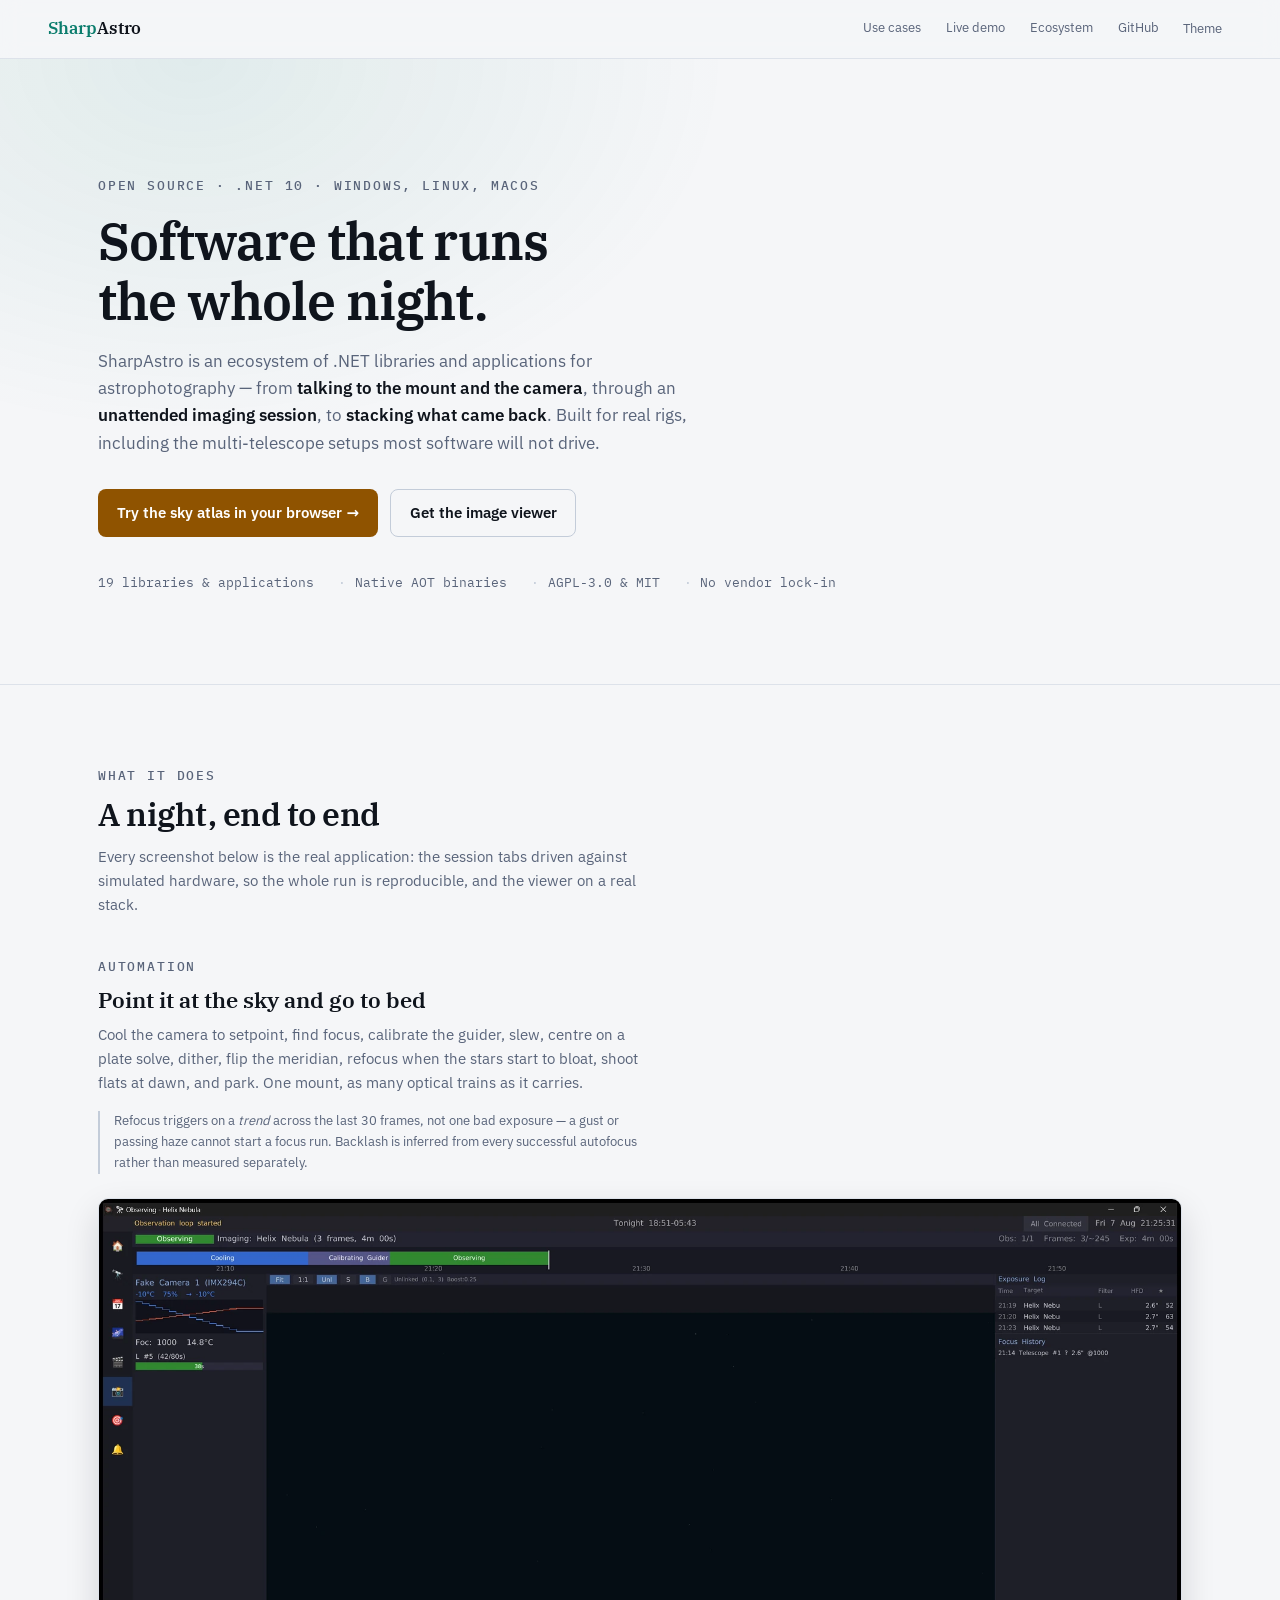
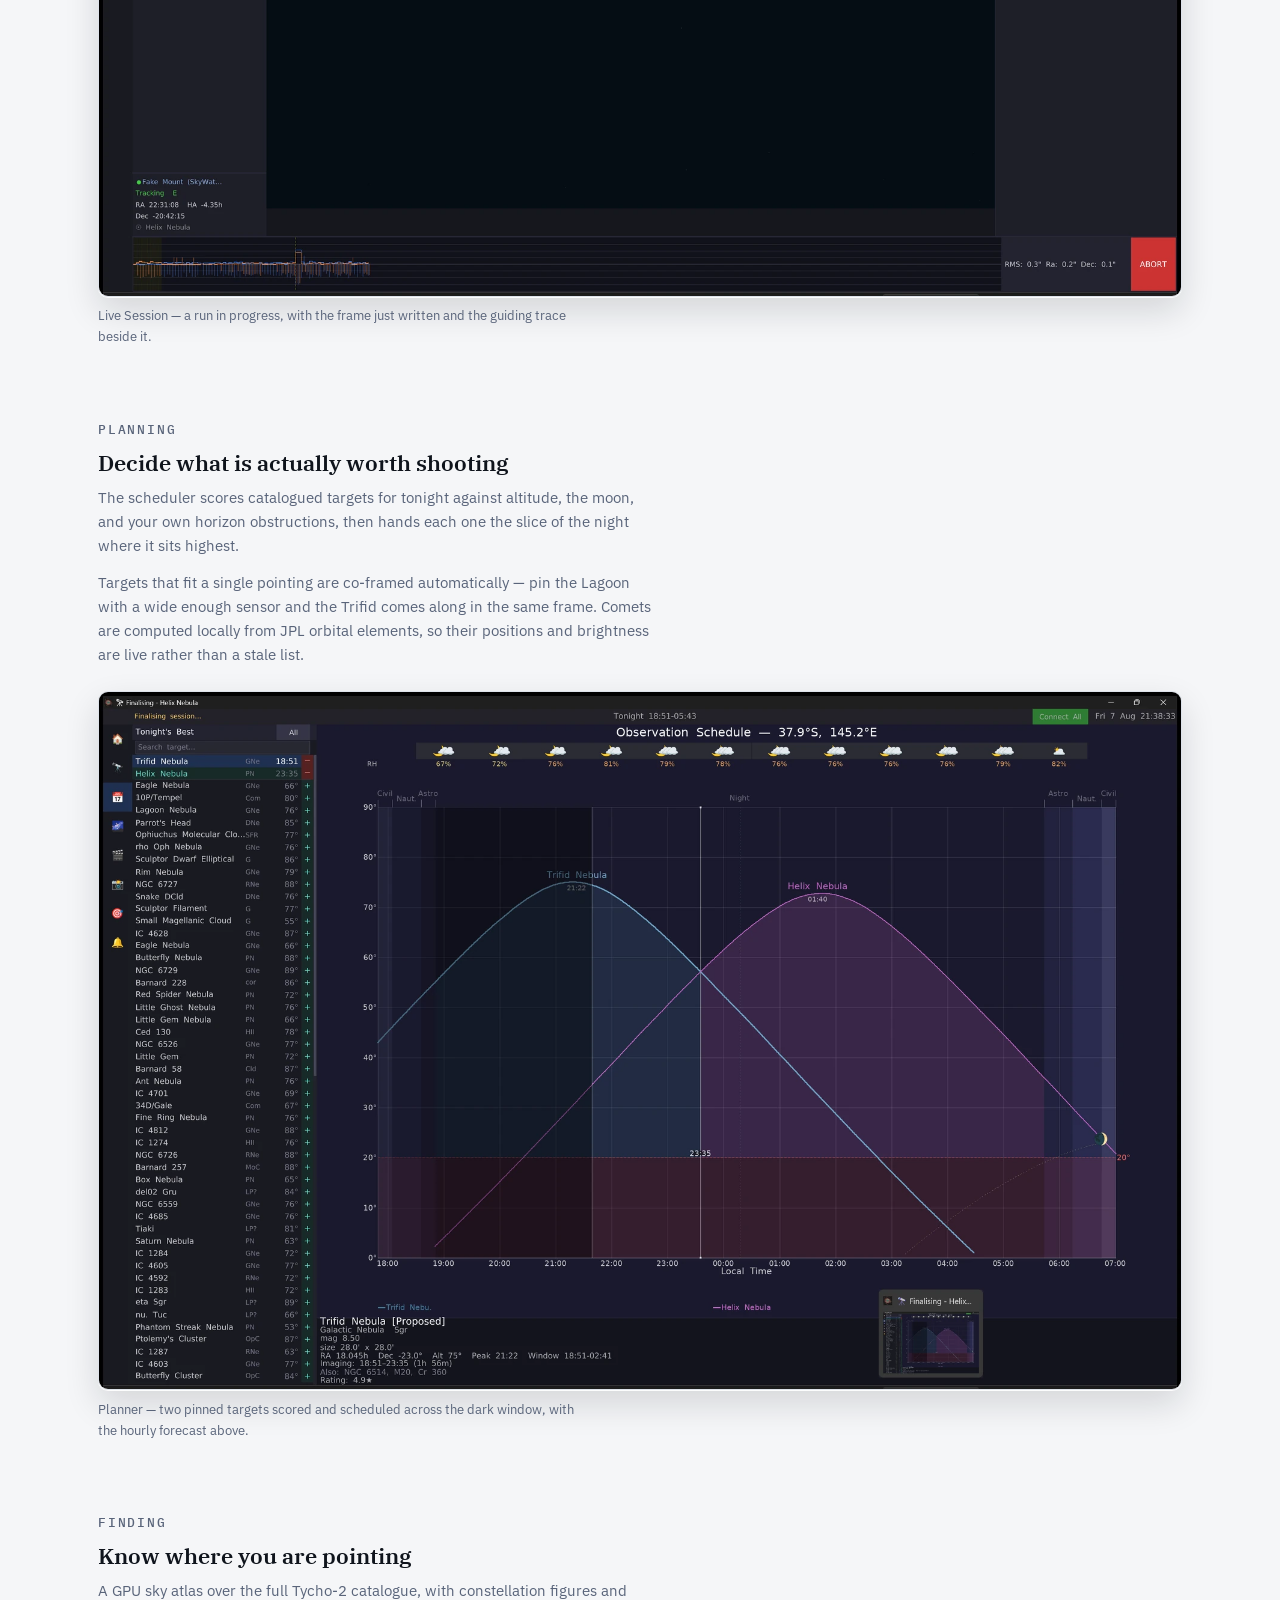
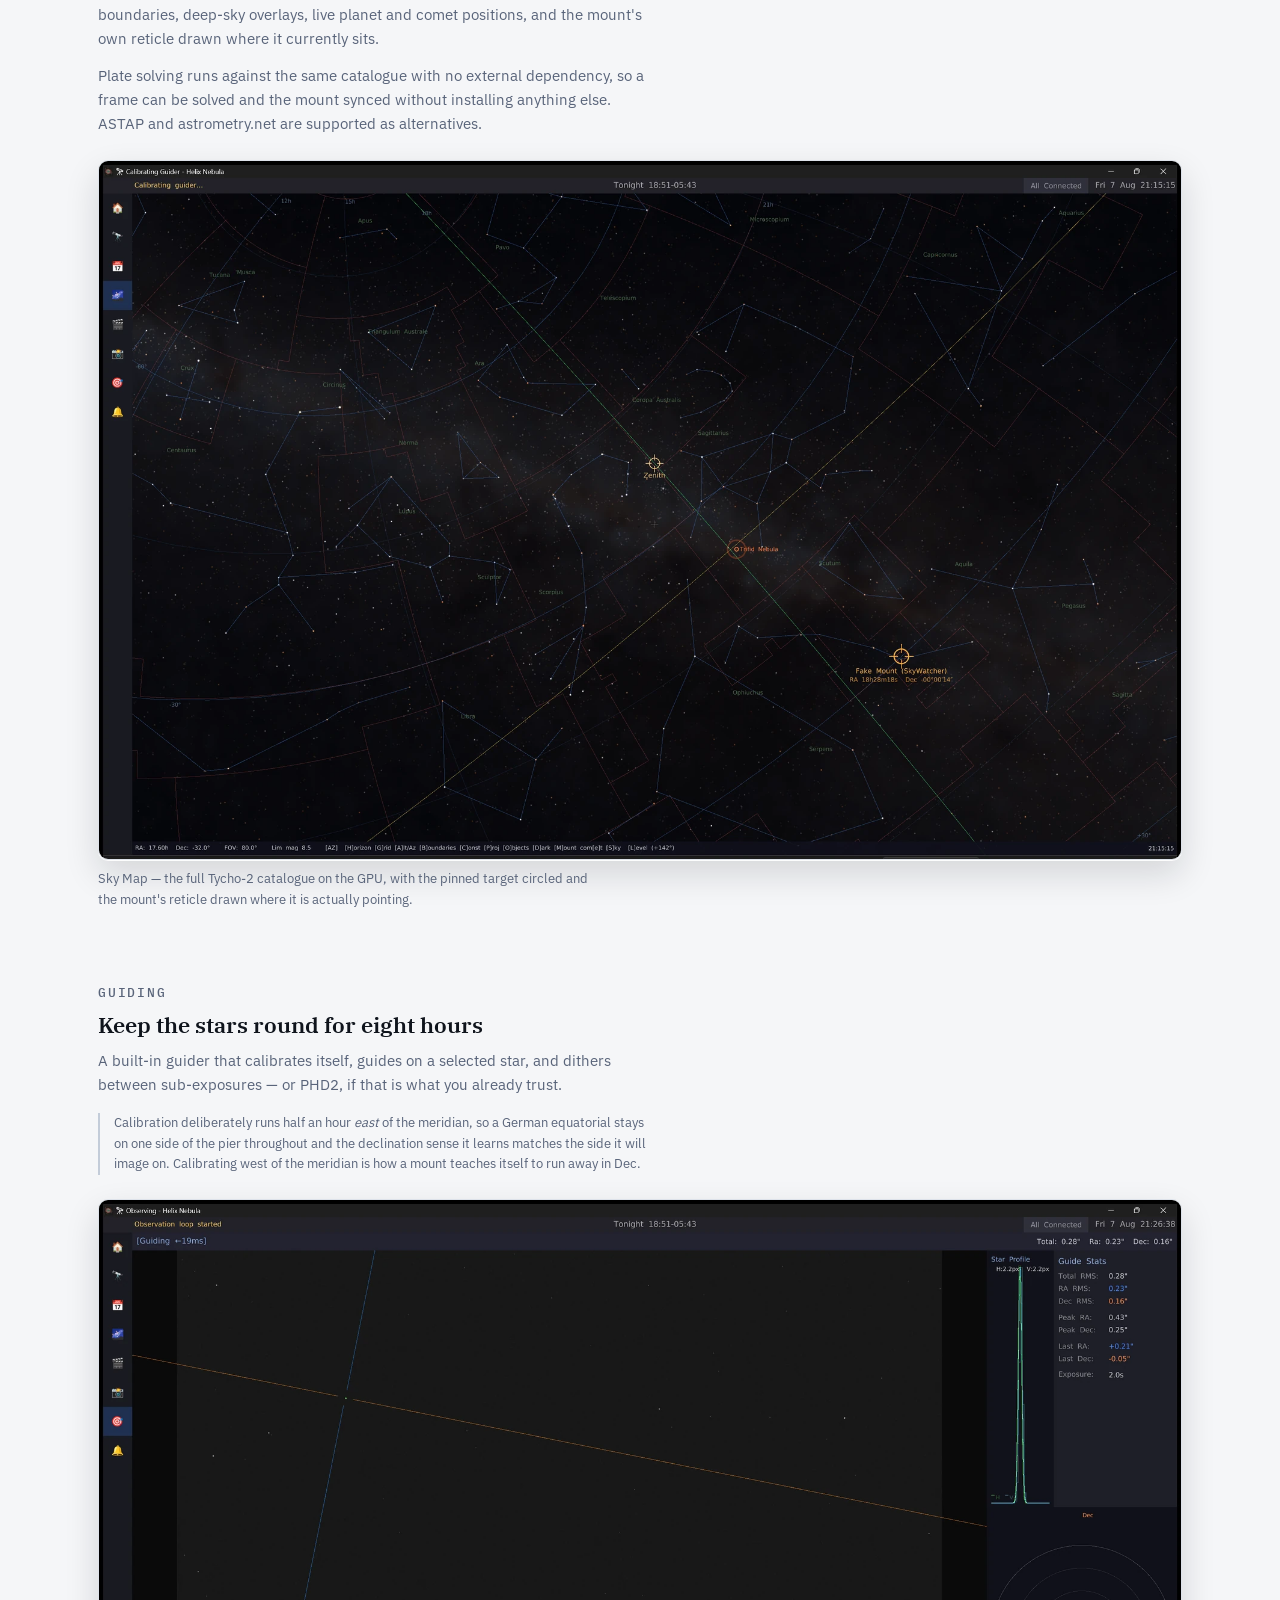
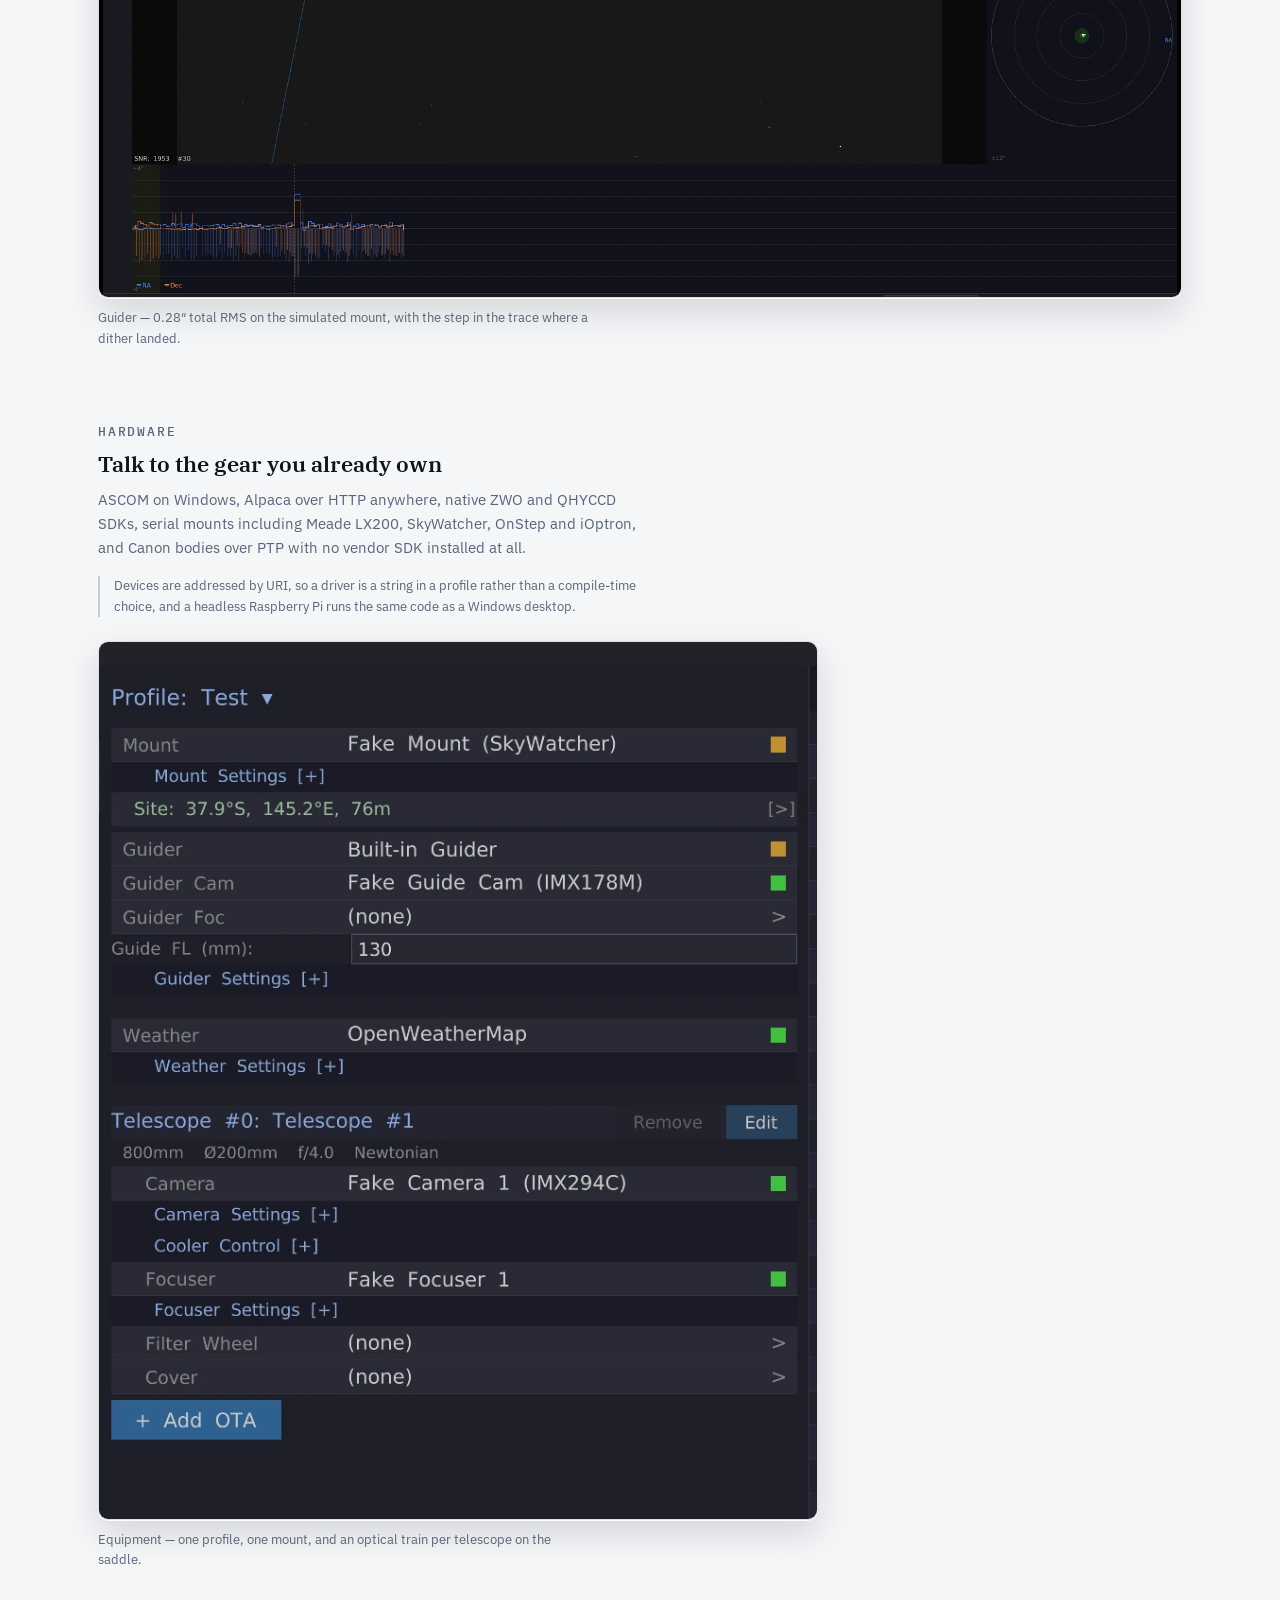
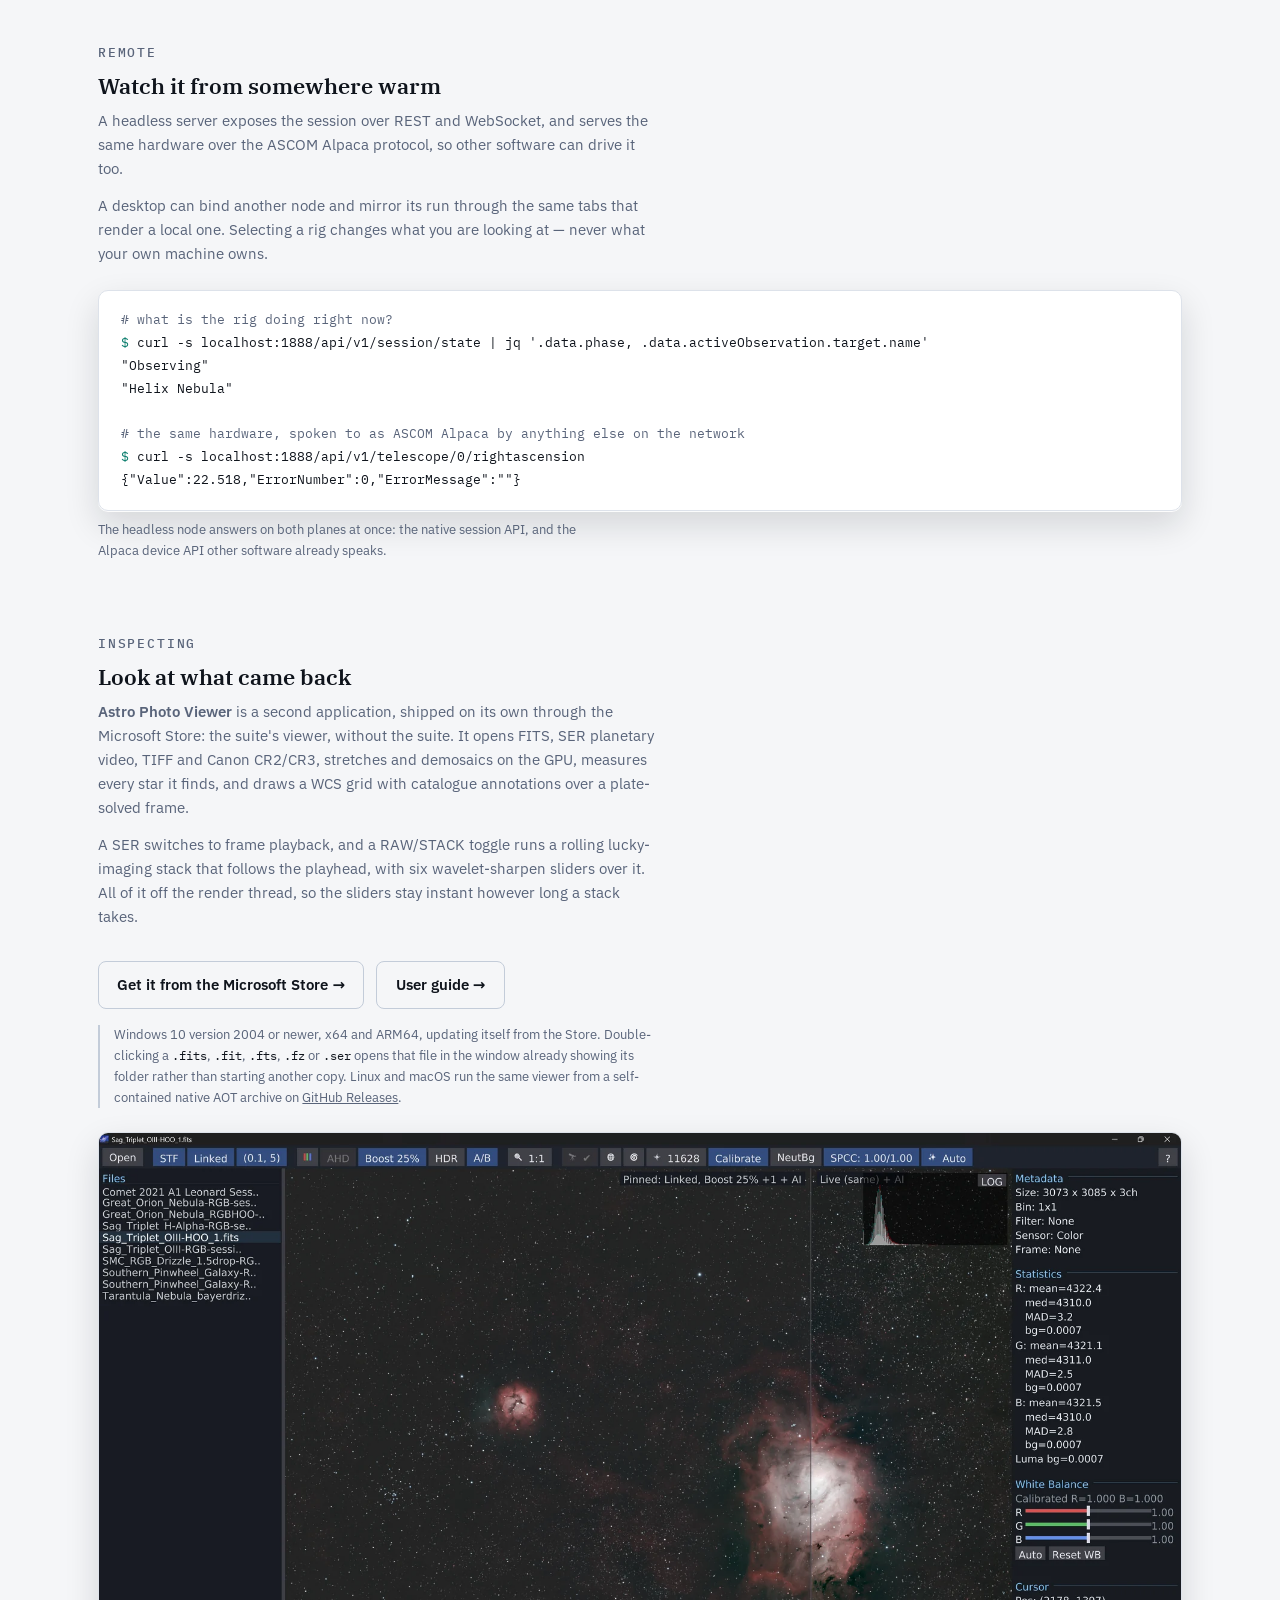
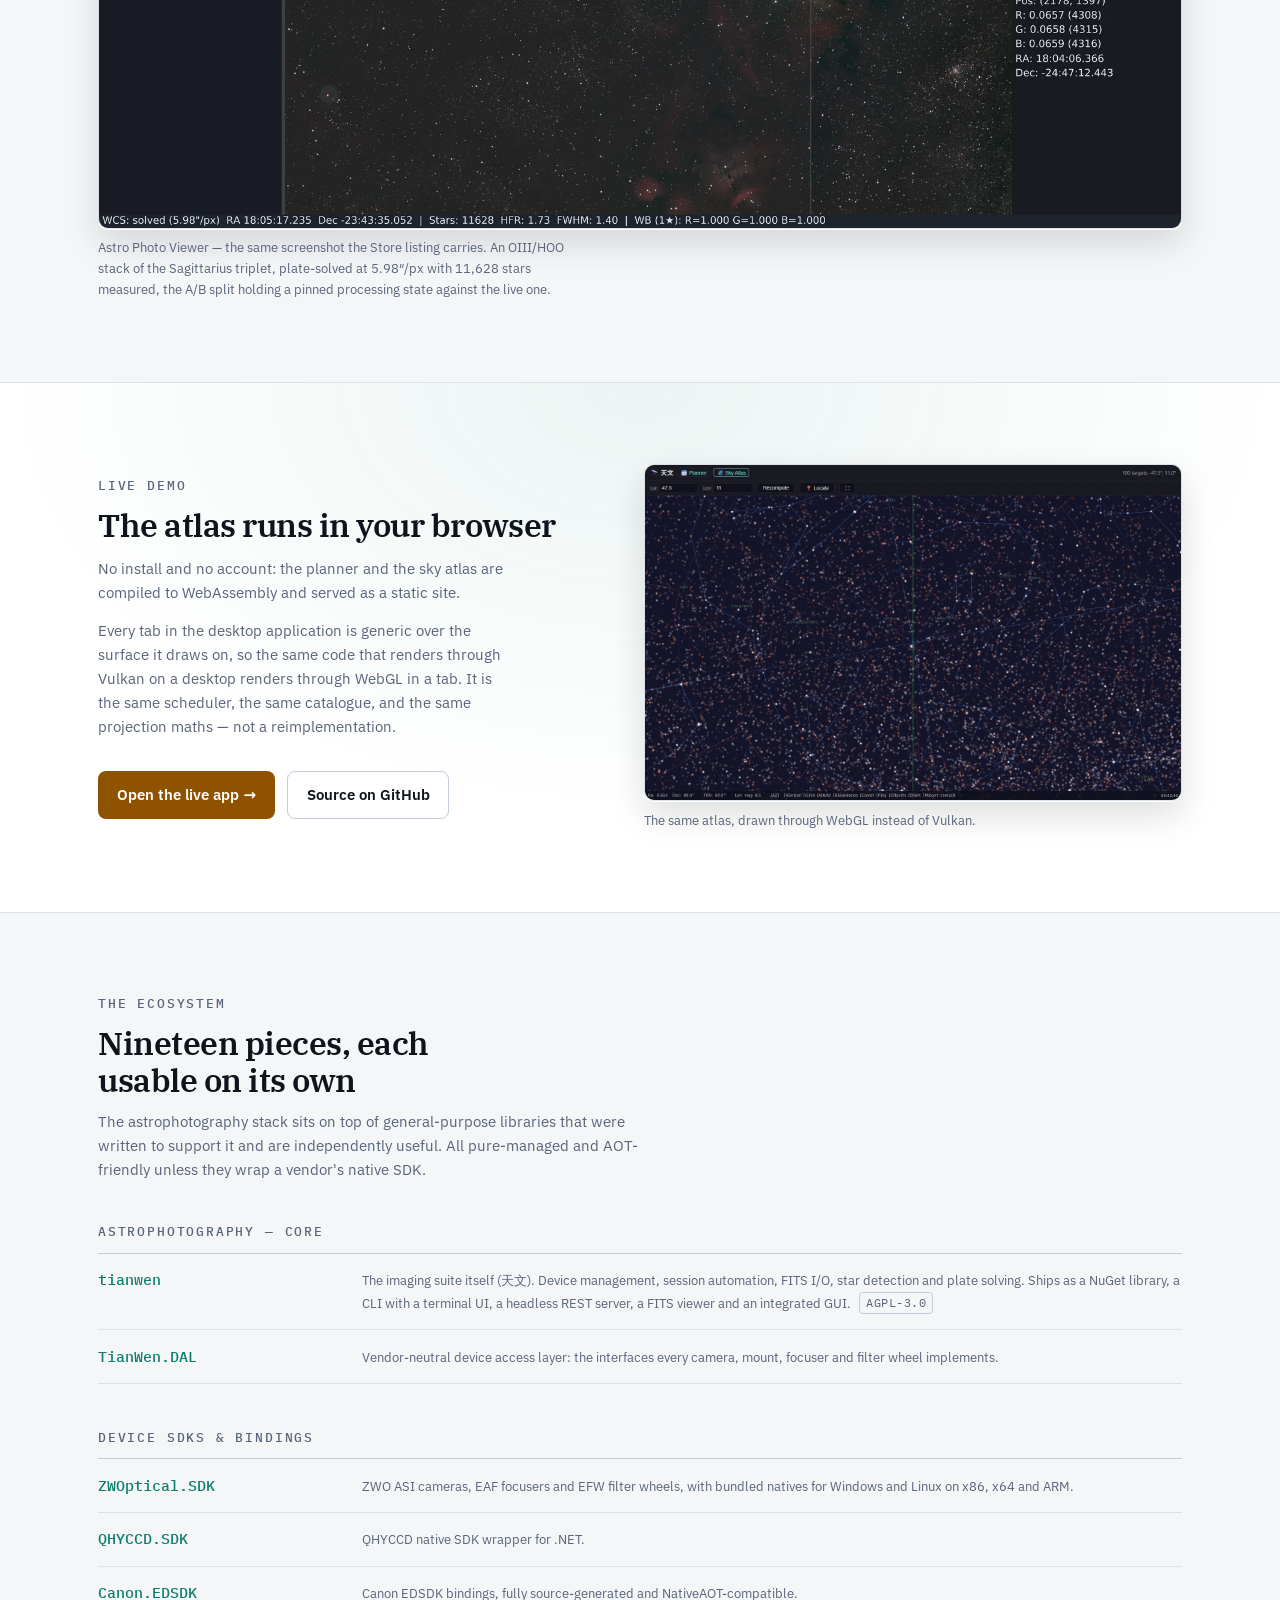
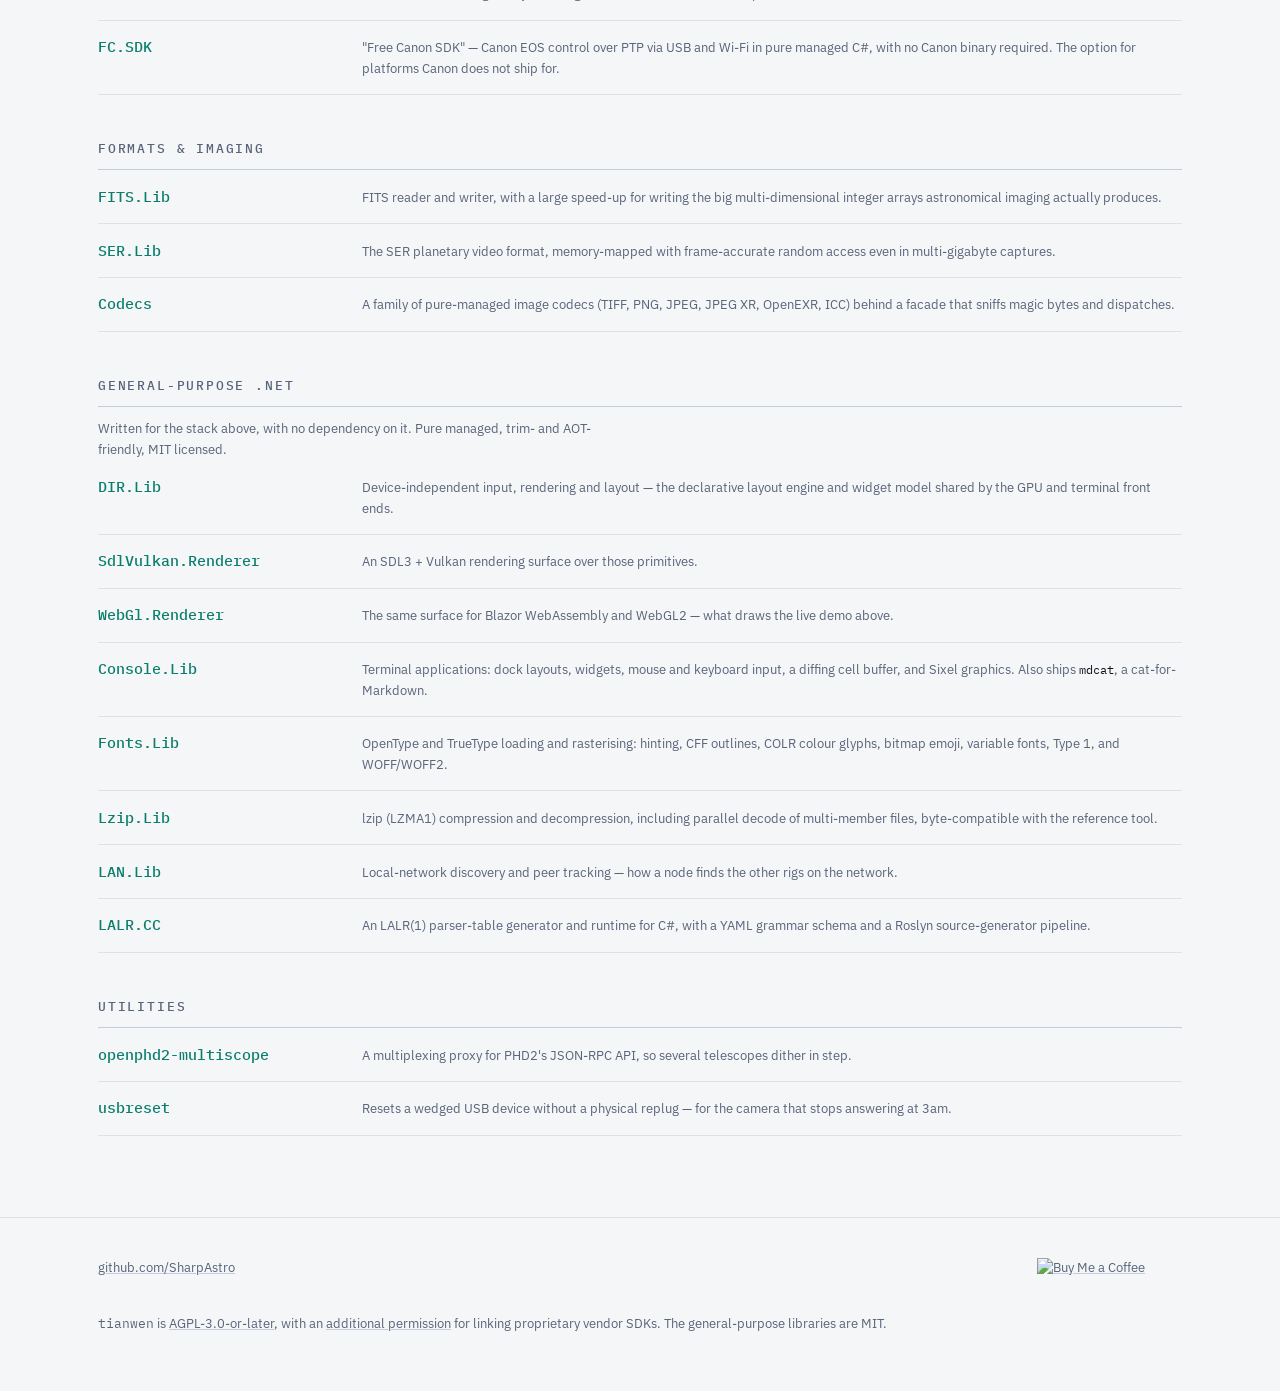
==== index.html @ 947f4868 "Add a Buy Me a Coffee button to the footer Between the GitHub link and the licence line, so it reads" ====
<!DOCTYPE html>
<html lang="en">

<head>
    <meta charset="utf-8" />
    <meta name="viewport" content="width=device-width, initial-scale=1" />
    <title>SharpAstro — a .NET ecosystem for astrophotography</title>
    <meta name="description"
          content="Open-source .NET libraries and applications for astrophotography: device control over ASCOM, Alpaca and native SDKs, unattended imaging sessions, plate solving, and image processing. Try the sky atlas in your browser, or install the image viewer from the Microsoft Store." />
    <link rel="canonical" href="https://sharpastro.github.io/" />

    <meta property="og:type" content="website" />
    <meta property="og:title" content="SharpAstro — a .NET ecosystem for astrophotography" />
    <meta property="og:description"
          content="Device control, unattended imaging sessions, plate solving and image processing, in open-source .NET. Try the sky atlas in your browser." />
    <meta property="og:url" content="https://sharpastro.github.io/" />
    <!-- Deliberately a JPEG, and a different crop from the in-page image: social scrapers are the
         one consumer whose WebP support is still uneven, and they want a 1200x630 card. -->
    <meta property="og:image" content="https://sharpastro.github.io/assets/img/og-cover.jpg" />
    <meta property="og:image:width" content="1200" />
    <meta property="og:image:height" content="630" />
    <meta name="twitter:card" content="summary_large_image" />

    <!-- Zero-asset favicon, matching the telescope the flagship app uses for its own. -->
    <link rel="icon"
          href="data:image/svg+xml,<svg xmlns=%22http://www.w3.org/2000/svg%22 viewBox=%220 0 100 100%22><text y=%22.9em%22 font-size=%2290%22>🔭</text></svg>" />

    <link rel="preload" href="assets/fonts/plex-sans-400.woff2" as="font" type="font/woff2" crossorigin />
    <link rel="preload" href="assets/fonts/plex-serif-600.woff2" as="font" type="font/woff2" crossorigin />
    <link rel="stylesheet" href="assets/site.css" />

    <!-- Applied before first paint so a chosen theme never flashes the other one. -->
    <script>
        (function () {
            try {
                var t = localStorage.getItem("sharpastro-theme");
                if (t === "light" || t === "dark") document.documentElement.setAttribute("data-theme", t);
            } catch (e) { /* private mode: fall through to the OS preference */ }
        })();
    </script>
</head>

<body>
    <header class="topbar">
        <a class="brand" href="/"><span class="sharp">Sharp</span>Astro</a>
        <nav>
            <a href="#use-cases" data-optional>Use&nbsp;cases</a>
            <a href="#demo" data-optional>Live&nbsp;demo</a>
            <a href="#ecosystem">Ecosystem</a>
            <a href="https://github.com/SharpAstro">GitHub</a>
            <button class="theme-toggle" type="button" id="theme-toggle" aria-label="Switch between the dark and light theme">
                Theme
            </button>
        </nav>
    </header>

    <main>
        <section class="hero">
            <div class="wrap">
                <p class="eyebrow">Open source &middot; .NET&nbsp;10 &middot; Windows, Linux, macOS</p>
                <h1>Software that runs the whole night.</h1>
                <p class="lede">
                    SharpAstro is an ecosystem of .NET libraries and applications for astrophotography &mdash;
                    from <strong>talking to the mount and the camera</strong>, through an
                    <strong>unattended imaging session</strong>, to <strong>stacking what came back</strong>.
                    Built for real rigs, including the multi-telescope setups most software will not drive.
                </p>

                <div class="cta-row">
                    <a class="btn btn-primary" href="/tianwen/">Try the sky atlas in your browser &rarr;</a>
                    <a class="btn btn-ghost" href="#viewer">Get the image viewer</a>
                </div>

                <p class="hero-meta">
                    <span>19 libraries &amp; applications</span>
                    <span>Native AOT binaries</span>
                    <span>AGPL-3.0 &amp; MIT</span>
                    <span>No vendor lock-in</span>
                </p>
            </div>
        </section>

        <section id="use-cases">
            <div class="wrap">
                <div class="section-head">
                    <p class="eyebrow">What it does</p>
                    <h2>A night, end to end</h2>
                    <p>
                        Every screenshot below is the real application: the session tabs driven against
                        simulated hardware, so the whole run is reproducible, and the viewer on a real
                        stack.
                    </p>
                </div>

                <div class="usecases">

                    <article class="usecase">
                        <div class="usecase-body">
                            <p class="eyebrow">Automation</p>
                            <h3>Point it at the sky and go to bed</h3>
                            <p>
                                Cool the camera to setpoint, find focus, calibrate the guider, slew, centre on a
                                plate solve, dither, flip the meridian, refocus when the stars start to bloat,
                                shoot flats at dawn, and park. One mount, as many optical trains as it carries.
                            </p>
                            <p class="detail">
                                Refocus triggers on a <em>trend</em> across the last 30 frames, not one bad
                                exposure &mdash; a gust or passing haze cannot start a focus run. Backlash is
                                inferred from every successful autofocus rather than measured separately.
                            </p>
                        </div>
                        <figure>
                            <div class="shot"><img src="assets/img/live-session.webp" width="1800" height="1160" alt="The Live Session tab during an imaging run, showing the current frame, the session phase, and per-frame guiding statistics." loading="lazy" /></div>
                            <figcaption>Live Session &mdash; a run in progress, with the frame just written and the guiding trace beside it.</figcaption>
                        </figure>
                    </article>

                    <article class="usecase">
                        <div class="usecase-body">
                            <p class="eyebrow">Planning</p>
                            <h3>Decide what is actually worth shooting</h3>
                            <p>
                                The scheduler scores catalogued targets for tonight against altitude, the moon,
                                and your own horizon obstructions, then hands each one the slice of the night
                                where it sits highest.
                            </p>
                            <p>
                                Targets that fit a single pointing are co-framed automatically &mdash; pin the
                                Lagoon with a wide enough sensor and the Trifid comes along in the same frame.
                                Comets are computed locally from JPL orbital elements, so their positions and
                                brightness are live rather than a stale list.
                            </p>
                        </div>
                        <figure>
                            <div class="shot"><img src="assets/img/planner.webp" width="1800" height="1160" alt="The Planner tab showing tonight's candidate targets, with altitude curves for two pinned objects plotted against the twilight bands and an hourly cloud forecast." loading="lazy" /></div>
                            <figcaption>Planner &mdash; two pinned targets scored and scheduled across the dark window, with the hourly forecast above.</figcaption>
                        </figure>
                    </article>

                    <article class="usecase">
                        <div class="usecase-body">
                            <p class="eyebrow">Finding</p>
                            <h3>Know where you are pointing</h3>
                            <p>
                                A GPU sky atlas over the full Tycho-2 catalogue, with constellation figures and
                                boundaries, deep-sky overlays, live planet and comet positions, and the mount's
                                own reticle drawn where it currently sits.
                            </p>
                            <p>
                                Plate solving runs against the same catalogue with no external dependency, so a
                                frame can be solved and the mount synced without installing anything else.
                                ASTAP and astrometry.net are supported as alternatives.
                            </p>
                        </div>
                        <figure>
                            <div class="shot"><img src="assets/img/sky-atlas.webp" width="1800" height="1160" alt="The Sky Map tab showing the Milky Way through Sagittarius and Scorpius with constellation figures, boundaries, the ecliptic, the zenith marker and the mount's own reticle." loading="lazy" /></div>
                            <figcaption>Sky Map &mdash; the full Tycho-2 catalogue on the GPU, with the pinned target circled and the mount's reticle drawn where it is actually pointing.</figcaption>
                        </figure>
                    </article>

                    <article class="usecase">
                        <div class="usecase-body">
                            <p class="eyebrow">Guiding</p>
                            <h3>Keep the stars round for eight hours</h3>
                            <p>
                                A built-in guider that calibrates itself, guides on a selected star, and dithers
                                between sub-exposures &mdash; or PHD2, if that is what you already trust.
                            </p>
                            <p class="detail">
                                Calibration deliberately runs half an hour <em>east</em> of the meridian, so a
                                German equatorial stays on one side of the pier throughout and the declination
                                sense it learns matches the side it will image on. Calibrating west of the
                                meridian is how a mount teaches itself to run away in Dec.
                            </p>
                        </div>
                        <figure>
                            <div class="shot"><img src="assets/img/guider.webp" width="1800" height="1160" alt="The Guider tab showing the guide star with its right ascension and declination vectors, a star profile, guide statistics, a scatter plot, and the guiding trace with a dither step." loading="lazy" /></div>
                            <figcaption>Guider &mdash; 0.28&Prime; total RMS on the simulated mount, with the step in the trace where a dither landed.</figcaption>
                        </figure>
                    </article>

                    <article class="usecase">
                        <div class="usecase-body">
                            <p class="eyebrow">Hardware</p>
                            <h3>Talk to the gear you already own</h3>
                            <p>
                                ASCOM on Windows, Alpaca over HTTP anywhere, native ZWO and QHYCCD SDKs, serial
                                mounts including Meade LX200, SkyWatcher, OnStep and iOptron, and Canon bodies
                                over PTP with no vendor SDK installed at all.
                            </p>
                            <p class="detail">
                                Devices are addressed by URI, so a driver is a string in a profile rather than a
                                compile-time choice, and a headless Raspberry Pi runs the same code as a Windows
                                desktop.
                            </p>
                        </div>
                        <figure class="figure-narrow">
                            <div class="shot"><img src="assets/img/equipment.webp" width="760" height="928" alt="The Equipment tab showing a profile with a mount, guider, guide camera, weather source, and one optical train with its camera and focuser assigned." loading="lazy" /></div>
                            <figcaption>Equipment &mdash; one profile, one mount, and an optical train per telescope on the saddle.</figcaption>
                        </figure>
                    </article>

                    <article class="usecase">
                        <div class="usecase-body">
                            <p class="eyebrow">Remote</p>
                            <h3>Watch it from somewhere warm</h3>
                            <p>
                                A headless server exposes the session over REST and WebSocket, and serves the
                                same hardware over the ASCOM Alpaca protocol, so other software can drive it too.
                            </p>
                            <p>
                                A desktop can bind another node and mirror its run through the same tabs that
                                render a local one. Selecting a rig changes what you are looking at &mdash; never
                                what your own machine owns.
                            </p>
                        </div>
                        <figure>
                            <pre class="term" aria-label="Example terminal session querying a running node over its REST API"><code><span class="c"># what is the rig doing right now?</span>
<span class="p">$</span> curl -s localhost:1888/api/v1/session/state | jq '.data.phase, .data.activeObservation.target.name'
<span class="o">"Observing"</span>
<span class="o">"Helix Nebula"</span>

<span class="c"># the same hardware, spoken to as ASCOM Alpaca by anything else on the network</span>
<span class="p">$</span> curl -s localhost:1888/api/v1/telescope/0/rightascension
<span class="o">{"Value":22.518,"ErrorNumber":0,"ErrorMessage":""}</span></code></pre>
                            <figcaption>The headless node answers on both planes at once: the native session API, and the Alpaca device API other software already speaks.</figcaption>
                        </figure>
                    </article>

                    <article class="usecase" id="viewer">
                        <div class="usecase-body">
                            <p class="eyebrow">Inspecting</p>
                            <h3>Look at what came back</h3>
                            <p>
                                <strong>Astro Photo Viewer</strong> is a second application, shipped on its
                                own through the Microsoft Store: the suite's viewer, without the suite. It
                                opens FITS, SER planetary video, TIFF and Canon CR2/CR3, stretches and
                                demosaics on the GPU, measures every star it finds, and draws a WCS grid with
                                catalogue annotations over a plate-solved frame.
                            </p>
                            <p>
                                A SER switches to frame playback, and a RAW/STACK toggle runs a rolling
                                lucky-imaging stack that follows the playhead, with six wavelet-sharpen
                                sliders over it. All of it off the render thread, so the sliders stay instant
                                however long a stack takes.
                            </p>
                            <div class="cta-row">
                                <a class="btn btn-ghost" href="https://apps.microsoft.com/detail/9pmdzp16tgbg">Get it from the Microsoft Store &rarr;</a>
                                <a class="btn btn-ghost" href="guide/viewer.html">User guide &rarr;</a>
                            </div>
                            <p class="detail">
                                Windows&nbsp;10 version&nbsp;2004 or newer, x64 and ARM64, updating itself
                                from the Store. Double-clicking a <code>.fits</code>, <code>.fit</code>,
                                <code>.fts</code>, <code>.fz</code> or <code>.ser</code> opens that file in
                                the window already showing its folder rather than starting another copy.
                                Linux and macOS run the same viewer from a self-contained native AOT archive
                                on <a href="https://github.com/SharpAstro/tianwen/releases">GitHub
                                Releases</a>.
                            </p>
                        </div>
                        <figure>
                            <div class="shot"><img src="assets/img/viewer.webp" width="1800" height="1155" alt="Astro Photo Viewer showing a colour FITS of the Lagoon and Trifid nebulae: the file list at left, an A/B split down the middle between a pinned stretch and the live one, and metadata, per-channel statistics, white-balance sliders and a cursor read-out at right." loading="lazy" /></div>
                            <figcaption>Astro Photo Viewer &mdash; the same screenshot the Store listing carries. An OIII/HOO stack of the Sagittarius triplet, plate-solved at 5.98&Prime;/px with 11,628 stars measured, the A/B split holding a pinned processing state against the live one.</figcaption>
                        </figure>
                    </article>

                </div>
            </div>
        </section>

        <section class="demo" id="demo">
            <div class="wrap demo-grid">
                <div>
                    <p class="eyebrow">Live demo</p>
                    <h2>The atlas runs in your browser</h2>
                    <p>
                        No install and no account: the planner and the sky atlas are compiled to WebAssembly and
                        served as a static site.
                    </p>
                    <p>
                        Every tab in the desktop application is generic over the surface it draws on, so the same
                        code that renders through Vulkan on a desktop renders through WebGL in a tab. It is the
                        same scheduler, the same catalogue, and the same projection maths &mdash; not a
                        reimplementation.
                    </p>
                    <div class="cta-row">
                        <a class="btn btn-primary" href="/tianwen/">Open the live app &rarr;</a>
                        <a class="btn btn-ghost" href="https://github.com/SharpAstro/tianwen">Source on GitHub</a>
                    </div>
                </div>
                <figure>
                    <div class="shot"><img src="assets/img/web-app.webp" width="1440" height="900" alt="The in-browser sky atlas rendering stars, constellation figures and the horizon through WebGL." loading="lazy" /></div>
                    <figcaption>The same atlas, drawn through WebGL instead of Vulkan.</figcaption>
                </figure>
            </div>
        </section>

        <section id="ecosystem">
            <div class="wrap">
                <div class="section-head">
                    <p class="eyebrow">The ecosystem</p>
                    <h2>Nineteen pieces, each usable on its own</h2>
                    <p>
                        The astrophotography stack sits on top of general-purpose libraries that were written to
                        support it and are independently useful. All pure-managed and AOT-friendly unless they
                        wrap a vendor's native SDK.
                    </p>
                </div>

                <div class="catalogue">

                    <div class="cat-group">
                        <p class="eyebrow">Astrophotography &mdash; core</p>
                        <ul class="cat-list">
                            <li><a href="https://github.com/SharpAstro/tianwen">
                                <span class="cat-name">tianwen</span>
                                <span class="cat-desc">The imaging suite itself (天文). Device management, session automation, FITS I/O, star detection and plate solving. Ships as a NuGet library, a CLI with a terminal UI, a headless REST server, a FITS viewer and an integrated GUI.<span class="cat-flag">AGPL-3.0</span></span>
                            </a></li>
                            <li><a href="https://github.com/SharpAstro/TianWen.DAL">
                                <span class="cat-name">TianWen.DAL</span>
                                <span class="cat-desc">Vendor-neutral device access layer: the interfaces every camera, mount, focuser and filter wheel implements.</span>
                            </a></li>
                        </ul>
                    </div>

                    <div class="cat-group">
                        <p class="eyebrow">Device SDKs &amp; bindings</p>
                        <ul class="cat-list">
                            <li><a href="https://github.com/SharpAstro/ZWOptical.SDK">
                                <span class="cat-name">ZWOptical.SDK</span>
                                <span class="cat-desc">ZWO ASI cameras, EAF focusers and EFW filter wheels, with bundled natives for Windows and Linux on x86, x64 and ARM.</span>
                            </a></li>
                            <li><a href="https://github.com/SharpAstro/QHYCCD.SDK">
                                <span class="cat-name">QHYCCD.SDK</span>
                                <span class="cat-desc">QHYCCD native SDK wrapper for .NET.</span>
                            </a></li>
                            <li><a href="https://github.com/SharpAstro/Canon.EDSDK">
                                <span class="cat-name">Canon.EDSDK</span>
                                <span class="cat-desc">Canon EDSDK bindings, fully source-generated and NativeAOT-compatible.</span>
                            </a></li>
                            <li><a href="https://github.com/SharpAstro/FC.SDK">
                                <span class="cat-name">FC.SDK</span>
                                <span class="cat-desc">"Free Canon SDK" &mdash; Canon EOS control over PTP via USB and Wi-Fi in pure managed C#, with no Canon binary required. The option for platforms Canon does not ship for.</span>
                            </a></li>
                        </ul>
                    </div>

                    <div class="cat-group">
                        <p class="eyebrow">Formats &amp; imaging</p>
                        <ul class="cat-list">
                            <li><a href="https://github.com/SharpAstro/FITS.Lib">
                                <span class="cat-name">FITS.Lib</span>
                                <span class="cat-desc">FITS reader and writer, with a large speed-up for writing the big multi-dimensional integer arrays astronomical imaging actually produces.</span>
                            </a></li>
                            <li><a href="https://github.com/SharpAstro/SER.Lib">
                                <span class="cat-name">SER.Lib</span>
                                <span class="cat-desc">The SER planetary video format, memory-mapped with frame-accurate random access even in multi-gigabyte captures.</span>
                            </a></li>
                            <li><a href="https://github.com/SharpAstro/Codecs">
                                <span class="cat-name">Codecs</span>
                                <span class="cat-desc">A family of pure-managed image codecs (TIFF, PNG, JPEG, JPEG&nbsp;XR, OpenEXR, ICC) behind a facade that sniffs magic bytes and dispatches.</span>
                            </a></li>
                        </ul>
                    </div>

                    <div class="cat-group">
                        <p class="eyebrow">General-purpose .NET</p>
                        <p class="group-note">
                            Written for the stack above, with no dependency on it. Pure managed, trim- and
                            AOT-friendly, MIT licensed.
                        </p>
                        <ul class="cat-list">
                            <li><a href="https://github.com/SharpAstro/DIR.Lib">
                                <span class="cat-name">DIR.Lib</span>
                                <span class="cat-desc">Device-independent input, rendering and layout &mdash; the declarative layout engine and widget model shared by the GPU and terminal front ends.</span>
                            </a></li>
                            <li><a href="https://github.com/SharpAstro/SdlVulkan.Renderer">
                                <span class="cat-name">SdlVulkan.Renderer</span>
                                <span class="cat-desc">An SDL3 + Vulkan rendering surface over those primitives.</span>
                            </a></li>
                            <li><a href="https://github.com/SharpAstro/WebGl.Renderer">
                                <span class="cat-name">WebGl.Renderer</span>
                                <span class="cat-desc">The same surface for Blazor WebAssembly and WebGL2 &mdash; what draws the live demo above.</span>
                            </a></li>
                            <li><a href="https://github.com/SharpAstro/Console.Lib">
                                <span class="cat-name">Console.Lib</span>
                                <span class="cat-desc">Terminal applications: dock layouts, widgets, mouse and keyboard input, a diffing cell buffer, and Sixel graphics. Also ships <code>mdcat</code>, a cat-for-Markdown.</span>
                            </a></li>
                            <li><a href="https://github.com/SharpAstro/Fonts.Lib">
                                <span class="cat-name">Fonts.Lib</span>
                                <span class="cat-desc">OpenType and TrueType loading and rasterising: hinting, CFF outlines, COLR colour glyphs, bitmap emoji, variable fonts, Type&nbsp;1, and WOFF/WOFF2.</span>
                            </a></li>
                            <li><a href="https://github.com/SharpAstro/Lzip.Lib">
                                <span class="cat-name">Lzip.Lib</span>
                                <span class="cat-desc">lzip (LZMA1) compression and decompression, including parallel decode of multi-member files, byte-compatible with the reference tool.</span>
                            </a></li>
                            <li><a href="https://github.com/SharpAstro/LAN.Lib">
                                <span class="cat-name">LAN.Lib</span>
                                <span class="cat-desc">Local-network discovery and peer tracking &mdash; how a node finds the other rigs on the network.</span>
                            </a></li>
                            <li><a href="https://github.com/SharpAstro/LALR.CC">
                                <span class="cat-name">LALR.CC</span>
                                <span class="cat-desc">An LALR(1) parser-table generator and runtime for C#, with a YAML grammar schema and a Roslyn source-generator pipeline.</span>
                            </a></li>
                        </ul>
                    </div>

                    <div class="cat-group">
                        <p class="eyebrow">Utilities</p>
                        <ul class="cat-list">
                            <li><a href="https://github.com/SharpAstro/openphd2-multiscope">
                                <span class="cat-name">openphd2-multiscope</span>
                                <span class="cat-desc">A multiplexing proxy for PHD2's JSON-RPC API, so several telescopes dither in step.</span>
                            </a></li>
                            <li><a href="https://github.com/SharpAstro/usbreset">
                                <span class="cat-name">usbreset</span>
                                <span class="cat-desc">Resets a wedged USB device without a physical replug &mdash; for the camera that stops answering at 3am.</span>
                            </a></li>
                        </ul>
                    </div>

                </div>
            </div>
        </section>
    </main>

    <footer>
        <div class="wrap footer-grid">
            <p>
                <a href="https://github.com/SharpAstro">github.com/SharpAstro</a>
            </p>
            <p>
                <!-- Buy Me a Coffee's own hosted button, from their button generator: this is the use
                     it exists for, and it keeps their trademark on their CDN rather than vendored into
                     this repo. Dimensions are explicit because every img here is lazy and an unsized
                     lazy image is a zero-height box until it loads. -->
                <a href="https://buymeacoffee.com/sharpastro">
                    <img src="https://cdn.buymeacoffee.com/buttons/v2/default-yellow.png"
                         alt="Buy Me a Coffee" width="145" height="40" loading="lazy" />
                </a>
            </p>
            <p>
                <code>tianwen</code> is <a href="https://github.com/SharpAstro/tianwen/blob/main/LICENSE">AGPL-3.0-or-later</a>, with an <a href="https://github.com/SharpAstro/tianwen/blob/main/LICENSE.EXCEPTION">additional permission</a> for linking proprietary vendor SDKs. The general-purpose libraries are MIT.
            </p>
        </div>
    </footer>

    <script>
        (function () {
            var btn = document.getElementById("theme-toggle");
            if (!btn) return;
            btn.addEventListener("click", function () {
                var explicit = document.documentElement.getAttribute("data-theme");
                var current = explicit
                    || (window.matchMedia("(prefers-color-scheme: light)").matches ? "light" : "dark");
                var next = current === "dark" ? "light" : "dark";
                document.documentElement.setAttribute("data-theme", next);
                try { localStorage.setItem("sharpastro-theme", next); } catch (e) { /* private mode */ }
            });
        })();
    </script>
</body>

</html>
---- assets/site.css ----
/* SharpAstro org site.

   Two themes, both drawn from the subject rather than from a mood board:
   - dark  = the sky at astronomical twilight. Not pure black; a real dark sky is blue-black,
             and every neutral here is biased the same way so the greys read as chosen.
   - light = a photographic survey plate. Plates are negatives, so the light theme is ink on a
             cool near-white, NOT cream -- the warm-paper-and-serif look is somebody else's site.

   The teal accent is not invented: #66ddcc is the pinned-target colour the TianWen GUI draws
   with, and the same value the in-browser app already uses for its chrome. Site and product
   are one system. Amber is a K-class star's colour and is spent in exactly one place, the
   live-demo call to action.

   Everything is styled through the tokens; the media query and the [data-theme] overrides
   redefine ONLY the tokens, so the OS preference and the explicit toggle can never disagree
   about a component. */

:root {
    color-scheme: dark light;

    --void: #070a12;
    --panel: #0d1220;
    --panel-2: #111829;
    --line: #1b2334;
    --line-strong: #2b3550;
    --text: #dbe2ee;
    --dim: #8895ac;
    --teal: #66ddcc;
    --teal-ink: #041a17;
    --amber: #ffb35c;
    --amber-ink: #21140a;
    --scrim-top: rgba(7, 10, 18, 0.35);
    --scrim-bottom: rgba(7, 10, 18, 0.97);
    --shadow: 0 1px 0 rgba(255, 255, 255, 0.04), 0 18px 44px rgba(0, 0, 0, 0.5);

    /* One scale, used everywhere. */
    --t--1: 0.8125rem;
    --t-0: 0.9375rem;
    --t-1: 1.0625rem;
    --t-2: 1.375rem;
    --t-3: 2rem;
    --t-4: 3.25rem;

    --measure: 62ch;
    --gutter: clamp(1.25rem, 4vw, 3rem);
    --max: 1180px;
}

@media (prefers-color-scheme: light) {
    :root {
        --void: #f5f6f8;
        --panel: #ffffff;
        --panel-2: #eef1f5;
        --line: #dde2ea;
        --line-strong: #c3ccd9;
        --text: #0f141c;
        --dim: #59647a;
        --teal: #0b7d6d;
        --teal-ink: #ffffff;
        --amber: #8f5300;
        --amber-ink: #ffffff;
        --scrim-top: rgba(245, 246, 248, 0.10);
        --scrim-bottom: rgba(245, 246, 248, 0.97);
        --shadow: 0 1px 0 rgba(255, 255, 255, 0.9), 0 14px 34px rgba(15, 20, 28, 0.14);
    }
}

/* The toggle wins over the OS in BOTH directions, so it needs its own full redefinition
   rather than only overriding the media query's half. */
:root[data-theme="light"] {
    color-scheme: light;
    --void: #f5f6f8;
    --panel: #ffffff;
    --panel-2: #eef1f5;
    --line: #dde2ea;
    --line-strong: #c3ccd9;
    --text: #0f141c;
    --dim: #59647a;
    --teal: #0b7d6d;
    --teal-ink: #ffffff;
    --amber: #8f5300;
    --amber-ink: #ffffff;
    --scrim-top: rgba(245, 246, 248, 0.10);
    --scrim-bottom: rgba(245, 246, 248, 0.97);
    --shadow: 0 1px 0 rgba(255, 255, 255, 0.9), 0 14px 34px rgba(15, 20, 28, 0.14);
}

:root[data-theme="dark"] {
    color-scheme: dark;
    --void: #070a12;
    --panel: #0d1220;
    --panel-2: #111829;
    --line: #1b2334;
    --line-strong: #2b3550;
    --text: #dbe2ee;
    --dim: #8895ac;
    --teal: #66ddcc;
    --teal-ink: #041a17;
    --amber: #ffb35c;
    --amber-ink: #21140a;
    --scrim-top: rgba(7, 10, 18, 0.35);
    --scrim-bottom: rgba(7, 10, 18, 0.97);
    --shadow: 0 1px 0 rgba(255, 255, 255, 0.04), 0 18px 44px rgba(0, 0, 0, 0.5);
}

/* Self-hosted so the published site has no third-party font request. */
@font-face {
    font-family: "Plex Sans";
    src: url("fonts/plex-sans-400.woff2") format("woff2");
    font-weight: 400;
    font-display: swap;
}
@font-face {
    font-family: "Plex Sans";
    src: url("fonts/plex-sans-600.woff2") format("woff2");
    font-weight: 600;
    font-display: swap;
}
@font-face {
    font-family: "Plex Serif";
    src: url("fonts/plex-serif-600.woff2") format("woff2");
    font-weight: 600;
    font-display: swap;
}
@font-face {
    font-family: "Plex Mono";
    src: url("fonts/plex-mono-400.woff2") format("woff2");
    font-weight: 400;
    font-display: swap;
}
@font-face {
    font-family: "Plex Mono";
    src: url("fonts/plex-mono-500.woff2") format("woff2");
    font-weight: 500;
    font-display: swap;
}

*, *::before, *::after { box-sizing: border-box; }

html {
    -webkit-text-size-adjust: 100%;

    /* Clears the sticky topbar when an in-page anchor is followed. Sections have enough padding to
       get away without it; #viewer is an <article> whose eyebrow starts at its very first pixel. */
    scroll-padding-block-start: 4rem;
}

body {
    margin: 0;
    background: var(--void);
    color: var(--text);
    font-family: "Plex Sans", system-ui, -apple-system, "Segoe UI", sans-serif;
    font-size: var(--t-0);
    line-height: 1.6;
    text-rendering: optimizeLegibility;
}

h1, h2, h3 {
    font-family: "Plex Serif", Georgia, serif;
    font-weight: 600;
    line-height: 1.15;
    text-wrap: balance;
    margin: 0;
}

p { margin: 0; }

a { color: inherit; }

img { display: block; max-width: 100%; height: auto; }

code, .mono { font-family: "Plex Mono", ui-monospace, SFMono-Regular, Menlo, monospace; }

:where(a, button, summary):focus-visible {
    outline: 2px solid var(--teal);
    outline-offset: 3px;
    border-radius: 2px;
}

.wrap {
    width: 100%;
    max-width: var(--max);
    margin-inline: auto;
    padding-inline: var(--gutter);
}

/* An uppercase micro-label. Used for section eyebrows and catalogue group headers -- the
   small-caps register astronomical catalogues use for their own section heads. */
.eyebrow {
    font-family: "Plex Mono", monospace;
    font-size: var(--t--1);
    font-weight: 500;
    letter-spacing: 0.14em;
    text-transform: uppercase;
    color: var(--dim);
}

/* ---------- top bar ---------- */

.topbar {
    position: sticky;
    top: 0;
    z-index: 10;
    display: flex;
    align-items: center;
    gap: 1rem;
    padding: 0.75rem var(--gutter);
    background: color-mix(in srgb, var(--void) 82%, transparent);
    backdrop-filter: blur(10px);
    border-bottom: 1px solid var(--line);
}

.topbar .brand {
    font-family: "Plex Serif", Georgia, serif;
    font-weight: 600;
    font-size: var(--t-1);
    text-decoration: none;
    letter-spacing: -0.01em;
}

.topbar .brand .sharp { color: var(--teal); }

.topbar nav {
    margin-inline-start: auto;
    display: flex;
    align-items: center;
    gap: 0.35rem;
}

.topbar nav a,
.theme-toggle {
    font-size: var(--t--1);
    color: var(--dim);
    text-decoration: none;
    padding: 0.4rem 0.6rem;
    border-radius: 6px;
    background: none;
    border: 0;
    font-family: inherit;
    cursor: pointer;
}

.topbar nav a:hover,
.theme-toggle:hover { color: var(--text); background: var(--panel-2); }

@media (max-width: 640px) {
    .topbar nav a[data-optional] { display: none; }
}

/* ---------- hero ---------- */

.hero {
    position: relative;
    isolation: isolate;
    padding-block: clamp(4rem, 13vh, 8rem) clamp(3.5rem, 10vh, 6rem);
    border-bottom: 1px solid var(--line);
    overflow: hidden;
}

/* The atlas screenshot IS the hero image -- the most characteristic thing the project draws.
   It sits behind a vertical scrim so the type stays legible without a flat overlay killing it. */
.hero::before {
    content: "";
    position: absolute;
    inset: 0;
    z-index: -2;
    background-image: url("img/sky-atlas.webp");
    background-size: cover;
    background-position: 50% 42%;
    opacity: 0.55;
}

.hero::after {
    content: "";
    position: absolute;
    inset: 0;
    z-index: -1;
    background: linear-gradient(180deg, var(--scrim-top) 0%, var(--scrim-bottom) 78%);
}

/* The photo backdrop is a DARK-THEME device and does not survive inversion: a night sky laid
   over pale paper at any opacity is just grey, whatever the value. So the light theme drops it
   entirely and the hero becomes typographic on the plate ground, with a faint accent wash --
   which is what a printed atlas plate actually looks like, rather than a dimmed photograph. */
@media (prefers-color-scheme: light) {
    :root:not([data-theme="dark"]) .hero::before { display: none; }
    :root:not([data-theme="dark"]) .hero::after {
        background:
            radial-gradient(70% 100% at 15% 0%, color-mix(in srgb, var(--teal) 9%, transparent), transparent 60%),
            linear-gradient(180deg, transparent 60%, var(--void) 100%);
    }
}
:root[data-theme="light"] .hero::before { display: none; }
:root[data-theme="light"] .hero::after {
    background:
        radial-gradient(70% 100% at 15% 0%, color-mix(in srgb, var(--teal) 9%, transparent), transparent 60%),
        linear-gradient(180deg, transparent 60%, var(--void) 100%);
}
:root[data-theme="dark"] .hero::before { display: block; opacity: 0.55; }

.hero h1 {
    font-size: var(--t-4);
    letter-spacing: -0.02em;
    margin-block: 0.9rem 1.1rem;
    max-width: 18ch;
}

.hero .lede {
    font-size: var(--t-1);
    color: var(--dim);
    max-width: var(--measure);
}

.hero .lede strong { color: var(--text); font-weight: 600; }

.cta-row {
    display: flex;
    flex-wrap: wrap;
    gap: 0.75rem;
    margin-block-start: 2rem;
}

.btn {
    display: inline-flex;
    align-items: center;
    gap: 0.5rem;
    padding: 0.7rem 1.15rem;
    border-radius: 8px;
    font-weight: 600;
    font-size: var(--t-0);
    text-decoration: none;
    border: 1px solid transparent;
    transition: transform 120ms ease, background-color 120ms ease, border-color 120ms ease;
}

.btn:hover { transform: translateY(-1px); }

/* The single loudest element on the page, and the only amber. */
.btn-primary { background: var(--amber); color: var(--amber-ink); }
.btn-primary:hover { background: color-mix(in srgb, var(--amber) 88%, white); }

.btn-ghost { border-color: var(--line-strong); color: var(--text); }
.btn-ghost:hover { background: var(--panel-2); border-color: var(--teal); }

.hero-meta {
    display: flex;
    flex-wrap: wrap;
    gap: 0.4rem 1.5rem;
    margin-block-start: 2.25rem;
    font-family: "Plex Mono", monospace;
    font-size: var(--t--1);
    color: var(--dim);
}

.hero-meta span::before {
    content: "·";
    margin-inline-end: 0.55rem;
    color: var(--line-strong);
}
.hero-meta span:first-child::before { content: none; }

/* ---------- sections ---------- */

section { padding-block: clamp(3.5rem, 9vh, 6rem); }

.section-head { max-width: var(--measure); margin-block-end: 2.5rem; }
.section-head h2 { font-size: var(--t-3); letter-spacing: -0.015em; margin-block: 0.6rem 0.75rem; }
.section-head p { color: var(--dim); }

/* Use cases: prose in a readable column, then the screenshot at FULL container width.
   Not an icon grid -- each one is a concrete thing you do on a given night, so it gets a real
   screenshot and real sentences.

   Deliberately NOT the alternating side-by-side arrangement this started as. These are dense
   application screenshots at ~2900px; beside a text column each one arrives about 370px wide,
   which is illegible mush -- and the screenshots are the entire reason the section exists.
   Prettier layout, useless images, is the wrong trade. */
.usecases { display: flex; flex-direction: column; gap: clamp(3.5rem, 8vh, 5.5rem); }

.usecase-body { max-width: var(--measure); margin-block-end: 1.5rem; }

.usecase-body h3 { font-size: var(--t-2); margin-block: 0.55rem 0.7rem; }
.usecase-body p { color: var(--dim); }
.usecase-body p + p { margin-block-start: 0.8rem; }

.usecase-body .detail {
    margin-block-start: 1rem;
    padding-inline-start: 0.9rem;
    border-inline-start: 2px solid var(--line-strong);
    font-size: var(--t--1);
    color: var(--dim);
}

.usecase-body .detail code { color: var(--text); font-size: 0.95em; }

figure { margin: 0; }

/* For crops rather than full windows -- e.g. the equipment panel. Blown to the full container
   they would just be upscaled. */
.figure-narrow { max-width: 720px; }

/* A real terminal exchange, for the one capability whose whole point is that there is no GUI
   to screenshot. Scrolls rather than wrapping: a wrapped shell line stops looking like one. */
.term {
    margin: 0;
    padding: 1.15rem 1.35rem;
    border: 1px solid var(--line);
    border-radius: 10px;
    background: var(--panel);
    box-shadow: var(--shadow);
    overflow-x: auto;
    font-family: "Plex Mono", ui-monospace, monospace;
    font-size: var(--t--1);
    line-height: 1.75;
    color: var(--text);
    tab-size: 4;
}

/* Amber is reserved for the single live-demo call to action, so it does NOT appear here.
   The prompt carries the only accent; output is plain body colour. */
.term code { font: inherit; color: inherit; }
.term .c { color: var(--dim); }
.term .p { color: var(--teal); user-select: none; }
.term .o { color: var(--text); }

.shot {
    border: 1px solid var(--line);
    border-radius: 10px;
    overflow: hidden;
    background: var(--panel);
    box-shadow: var(--shadow);
}

figcaption {
    margin-block-start: 0.6rem;
    font-size: var(--t--1);
    color: var(--dim);
    max-width: var(--measure);
}

/* ---------- live demo band ---------- */

.demo {
    border-block: 1px solid var(--line);
    background:
        radial-gradient(80% 130% at 50% 0%, color-mix(in srgb, var(--teal) 8%, transparent), transparent 62%),
        var(--panel);
}

.demo-grid {
    display: grid;
    grid-template-columns: minmax(0, 1fr) minmax(0, 1.1fr);
    gap: clamp(1.75rem, 5vw, 3.5rem);
    align-items: center;
}

.demo h2 { font-size: var(--t-3); letter-spacing: -0.015em; margin-block: 0.6rem 0.85rem; }
.demo p { color: var(--dim); max-width: 46ch; }
.demo p + p { margin-block-start: 0.85rem; }

@media (max-width: 860px) {
    .demo-grid { grid-template-columns: minmax(0, 1fr); }
}

/* ---------- the catalogue ---------- */

/* The repos ARE a catalogue, so they are set like one: monospaced designations in a fixed
   left column, group heads in the small-caps register, hairline rules between entries. */
.catalogue { display: flex; flex-direction: column; gap: 2.75rem; }

.cat-group > .eyebrow {
    display: block;
    padding-block-end: 0.6rem;
    border-block-end: 1px solid var(--line-strong);
}

.cat-group > p.group-note {
    color: var(--dim);
    font-size: var(--t--1);
    margin-block-start: 0.75rem;
    max-width: var(--measure);
}

.cat-list { list-style: none; margin: 0; padding: 0; }

.cat-list li { border-block-end: 1px solid var(--line); }

.cat-list a {
    display: grid;
    grid-template-columns: minmax(11.5rem, 15rem) minmax(0, 1fr);
    gap: 0.35rem 1.5rem;
    align-items: baseline;
    padding-block: 0.9rem;
    text-decoration: none;
    transition: background-color 120ms ease;
}

.cat-list a:hover { background: var(--panel-2); }

.cat-name {
    font-family: "Plex Mono", monospace;
    font-weight: 500;
    font-size: var(--t-0);
    color: var(--teal);
}

.cat-list a:hover .cat-name { text-decoration: underline; text-underline-offset: 3px; }

.cat-desc { color: var(--dim); font-size: var(--t--1); }
.cat-desc code { color: var(--text); font-size: 0.95em; }

.cat-flag {
    display: inline-block;
    margin-inline-start: 0.5rem;
    padding: 0.05rem 0.4rem;
    border: 1px solid var(--line-strong);
    border-radius: 4px;
    font-family: "Plex Mono", monospace;
    font-size: 0.72rem;
    letter-spacing: 0.04em;
    color: var(--dim);
    vertical-align: 0.1em;
}

@media (max-width: 620px) {
    .cat-list a { grid-template-columns: minmax(0, 1fr); }
}

/* ---------- footer ---------- */

footer {
    border-block-start: 1px solid var(--line);
    padding-block: 2.5rem 3.5rem;
    color: var(--dim);
    font-size: var(--t--1);
}

.footer-grid {
    display: flex;
    flex-wrap: wrap;
    gap: 1rem 2.5rem;
    align-items: baseline;
    justify-content: space-between;
}

footer a { color: var(--dim); text-decoration-color: var(--line-strong); }
footer a:hover { color: var(--text); }

@media (prefers-reduced-motion: reduce) {
    *, *::before, *::after {
        animation-duration: 0.001ms !important;
        transition-duration: 0.001ms !important;
    }
    .btn:hover { transform: none; }
}
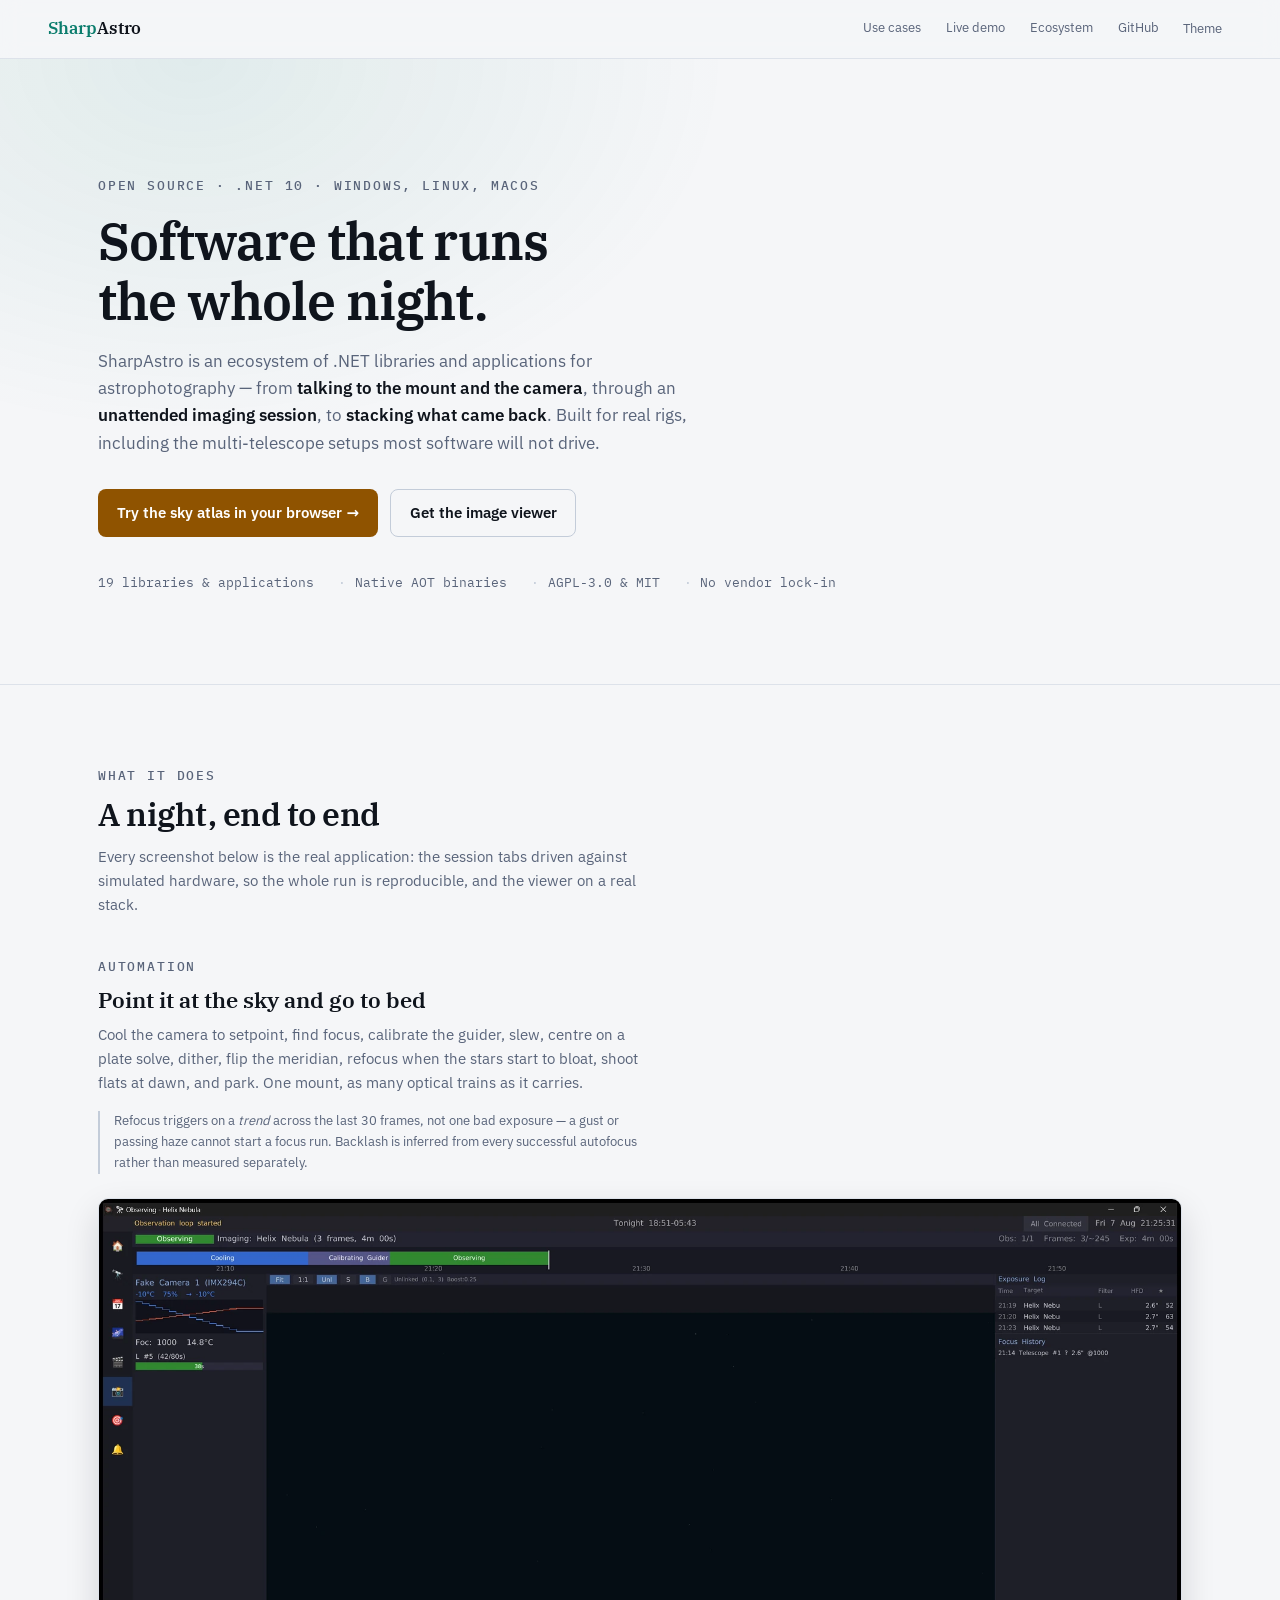
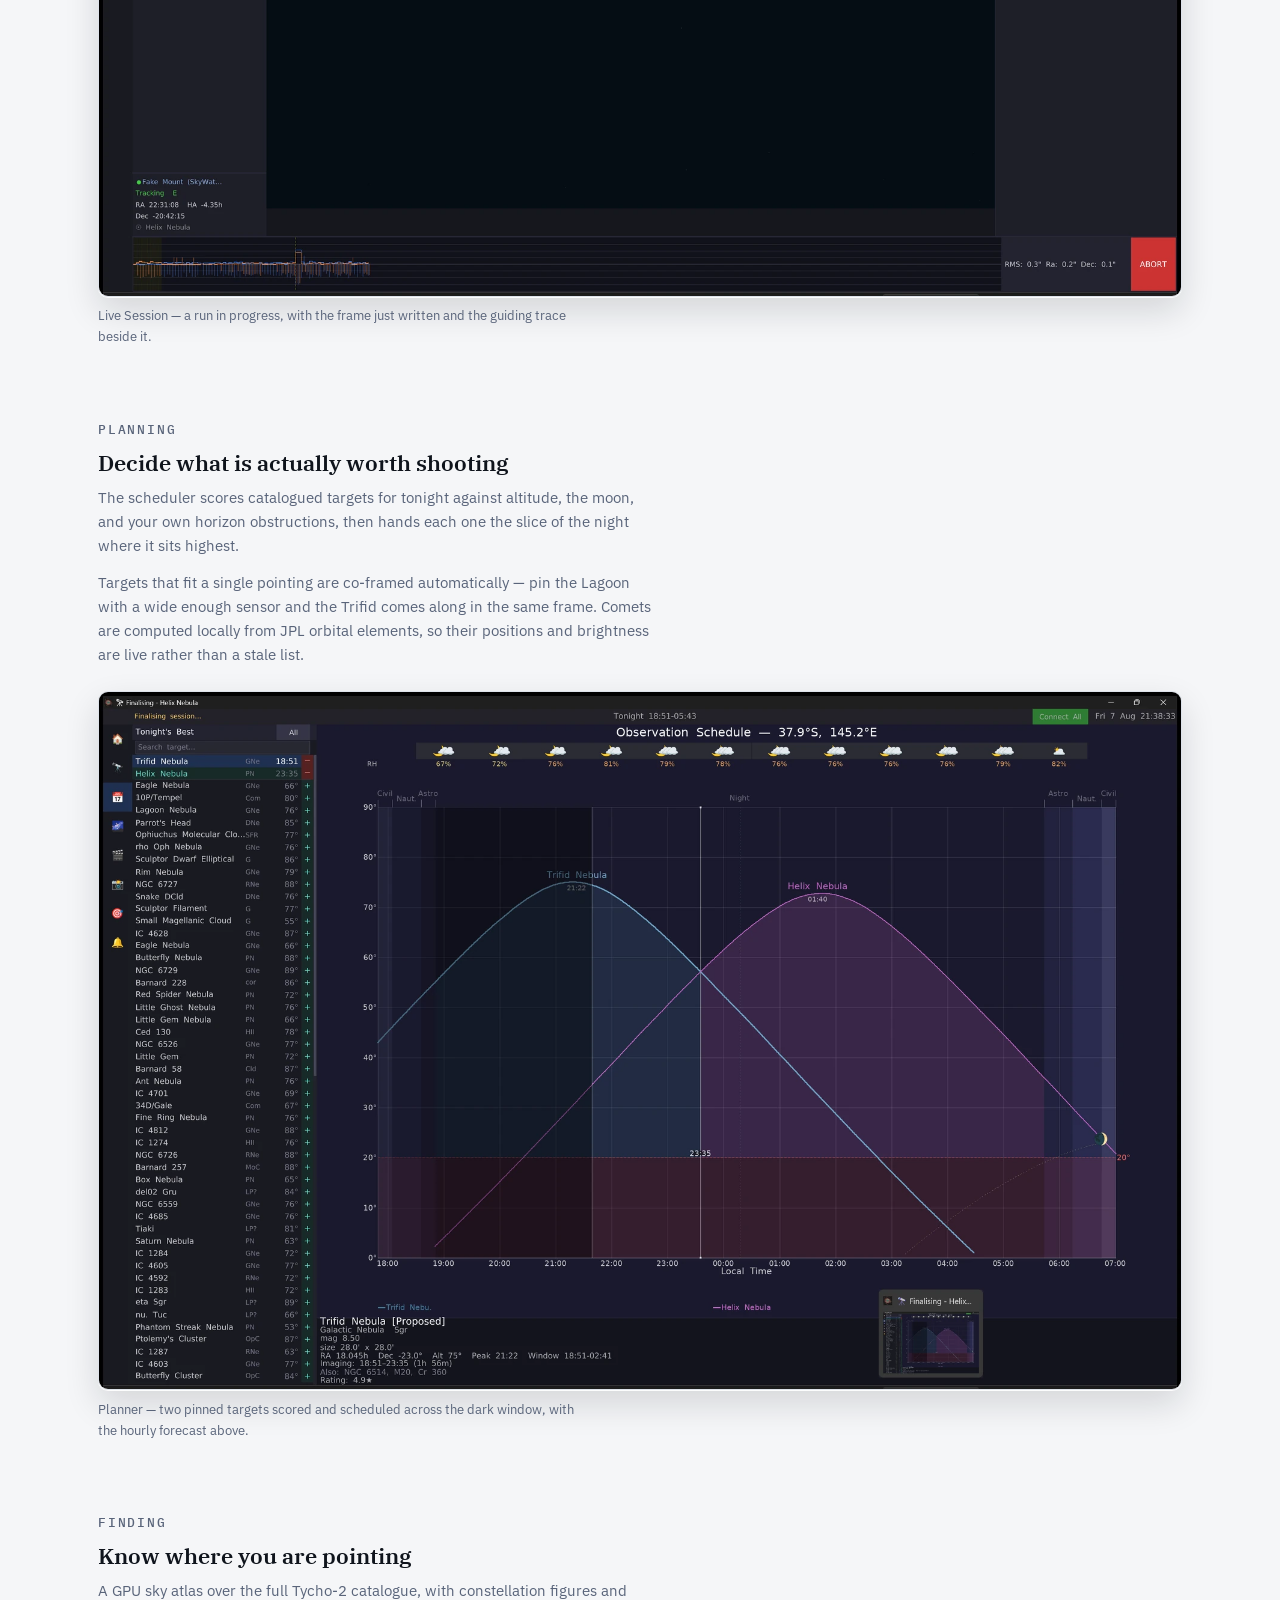
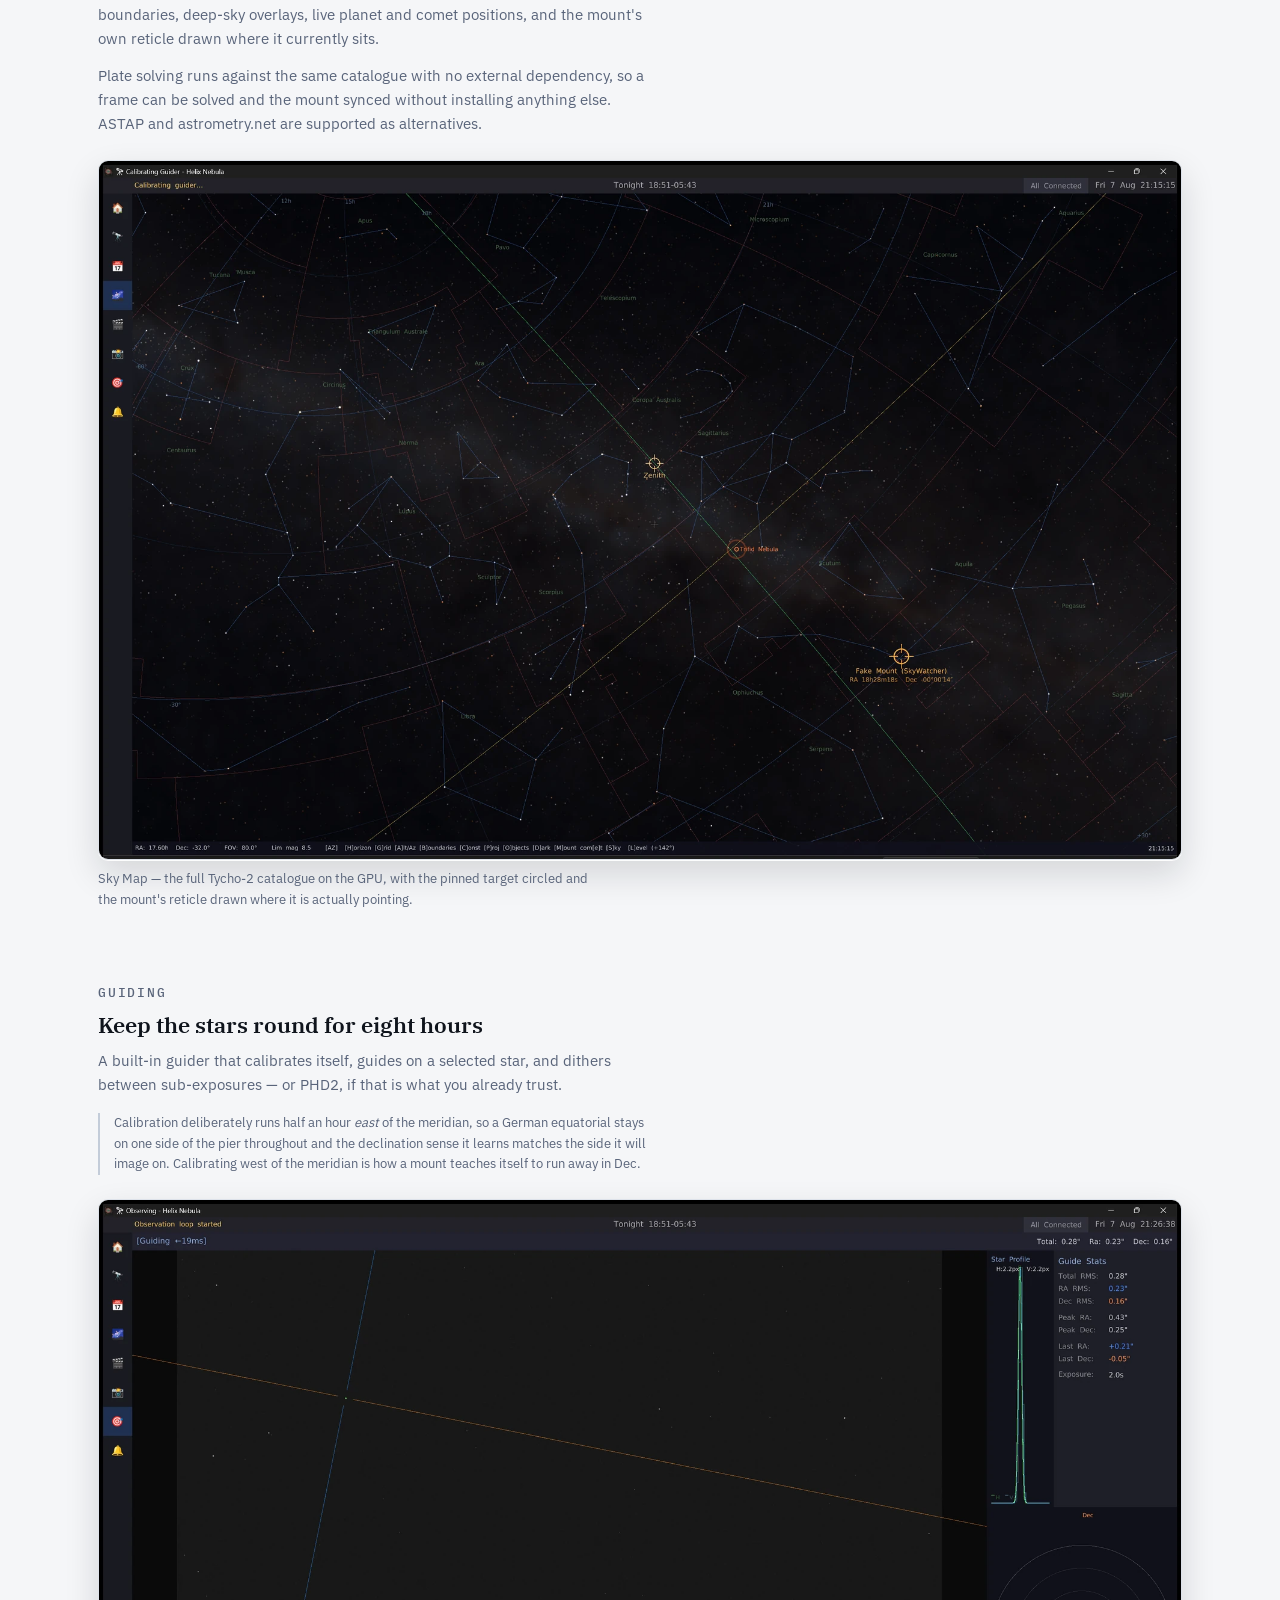
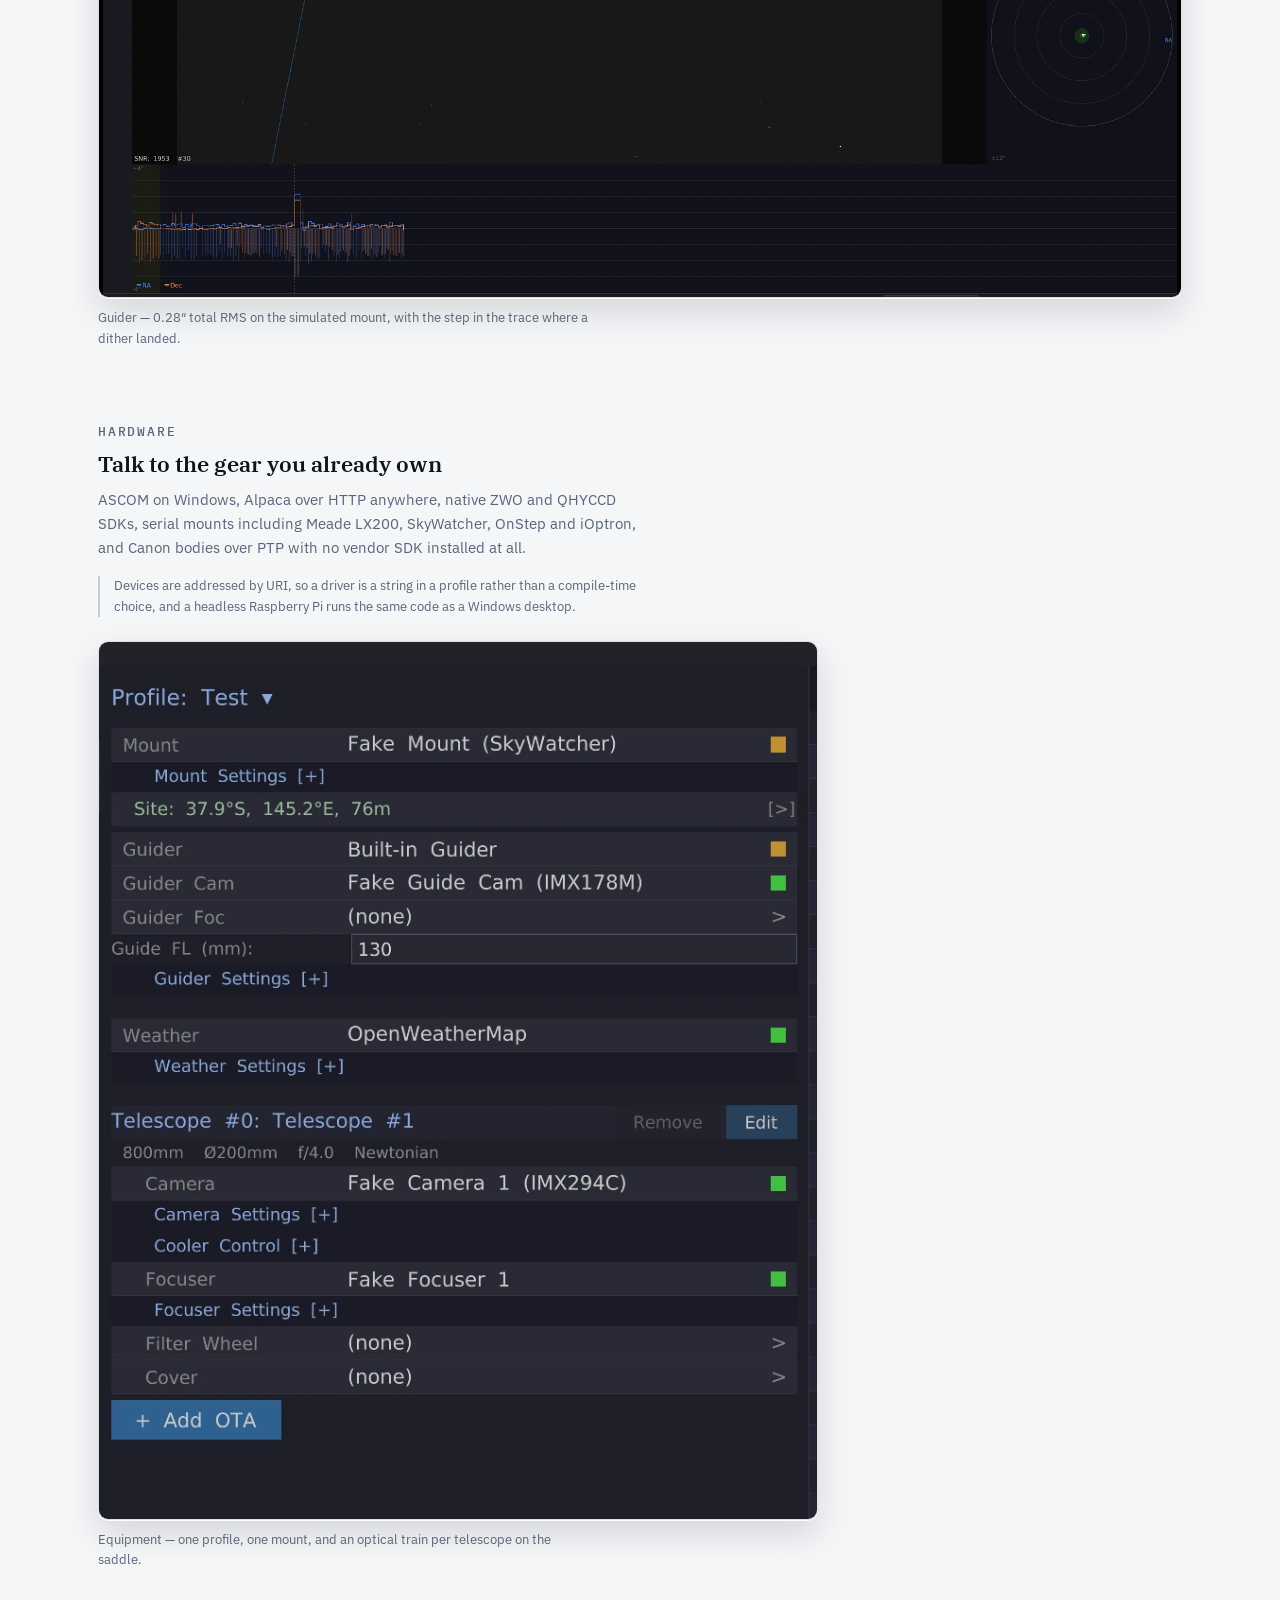
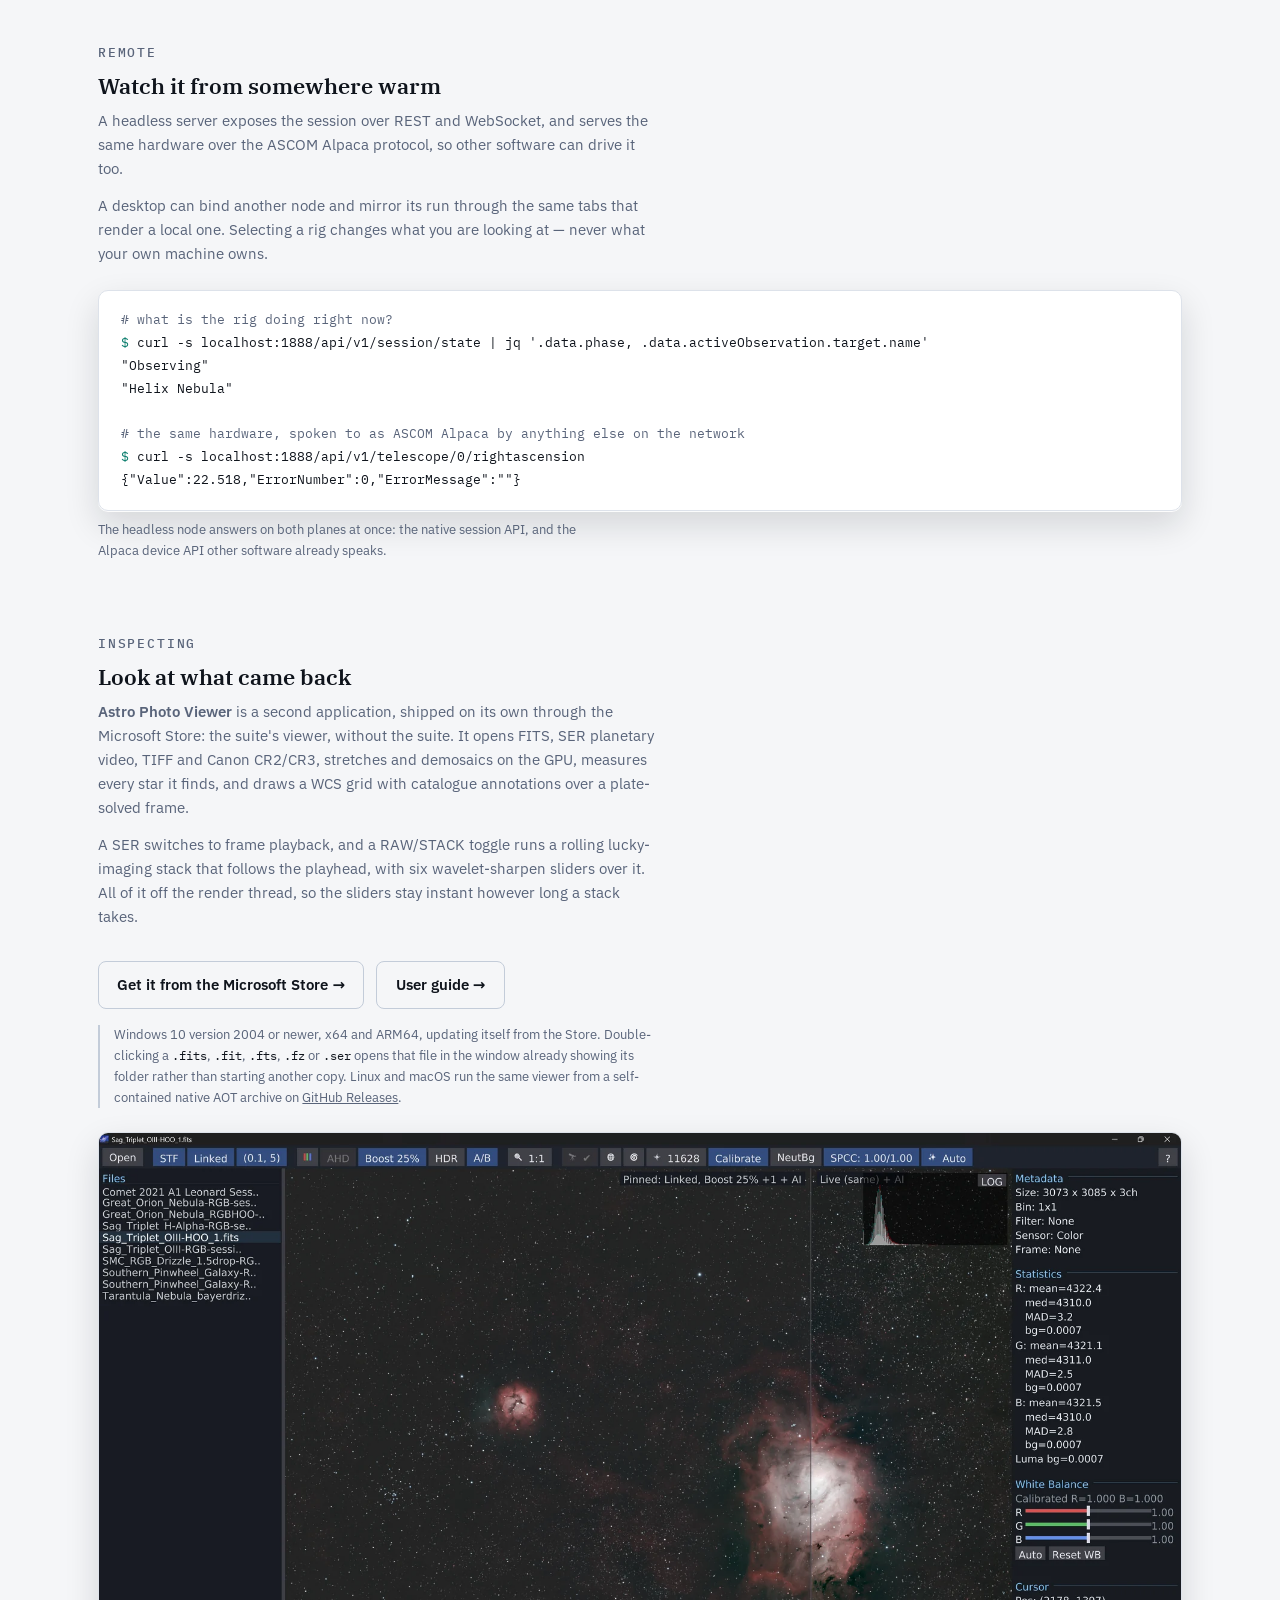
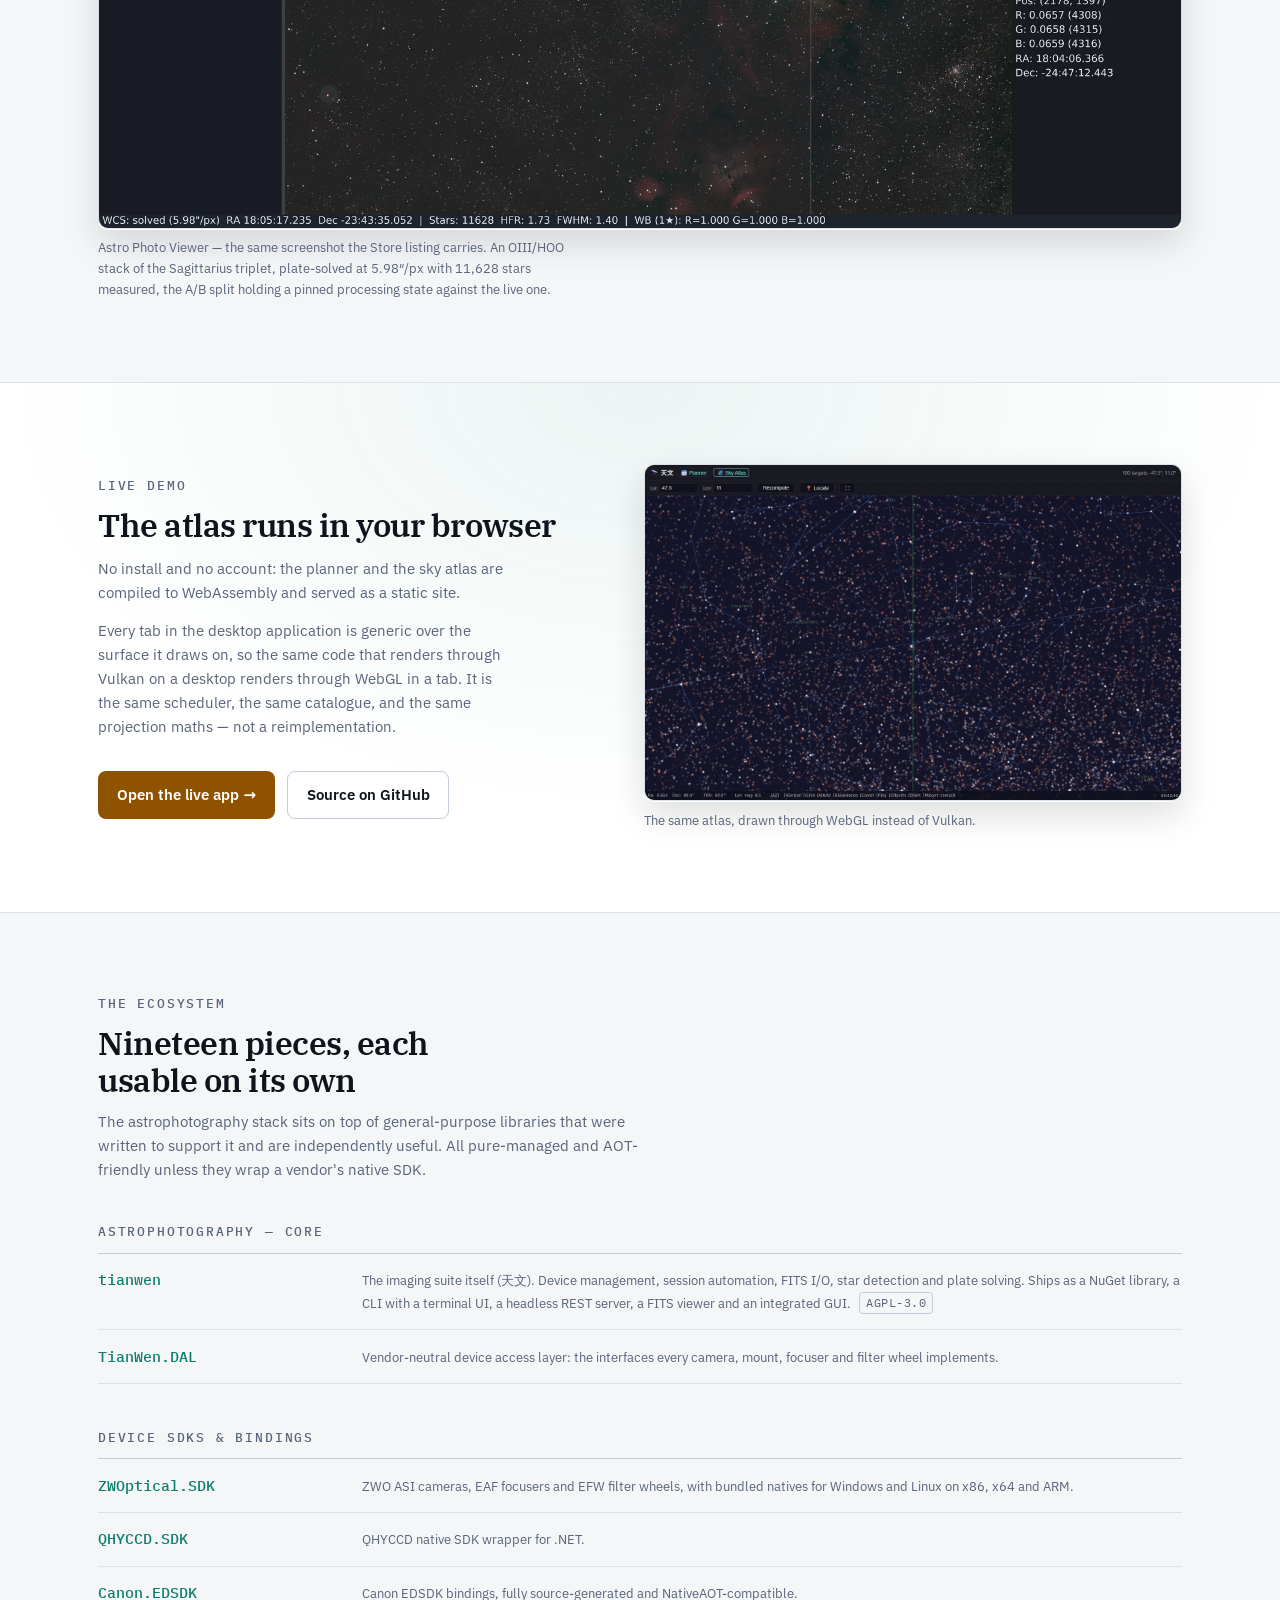
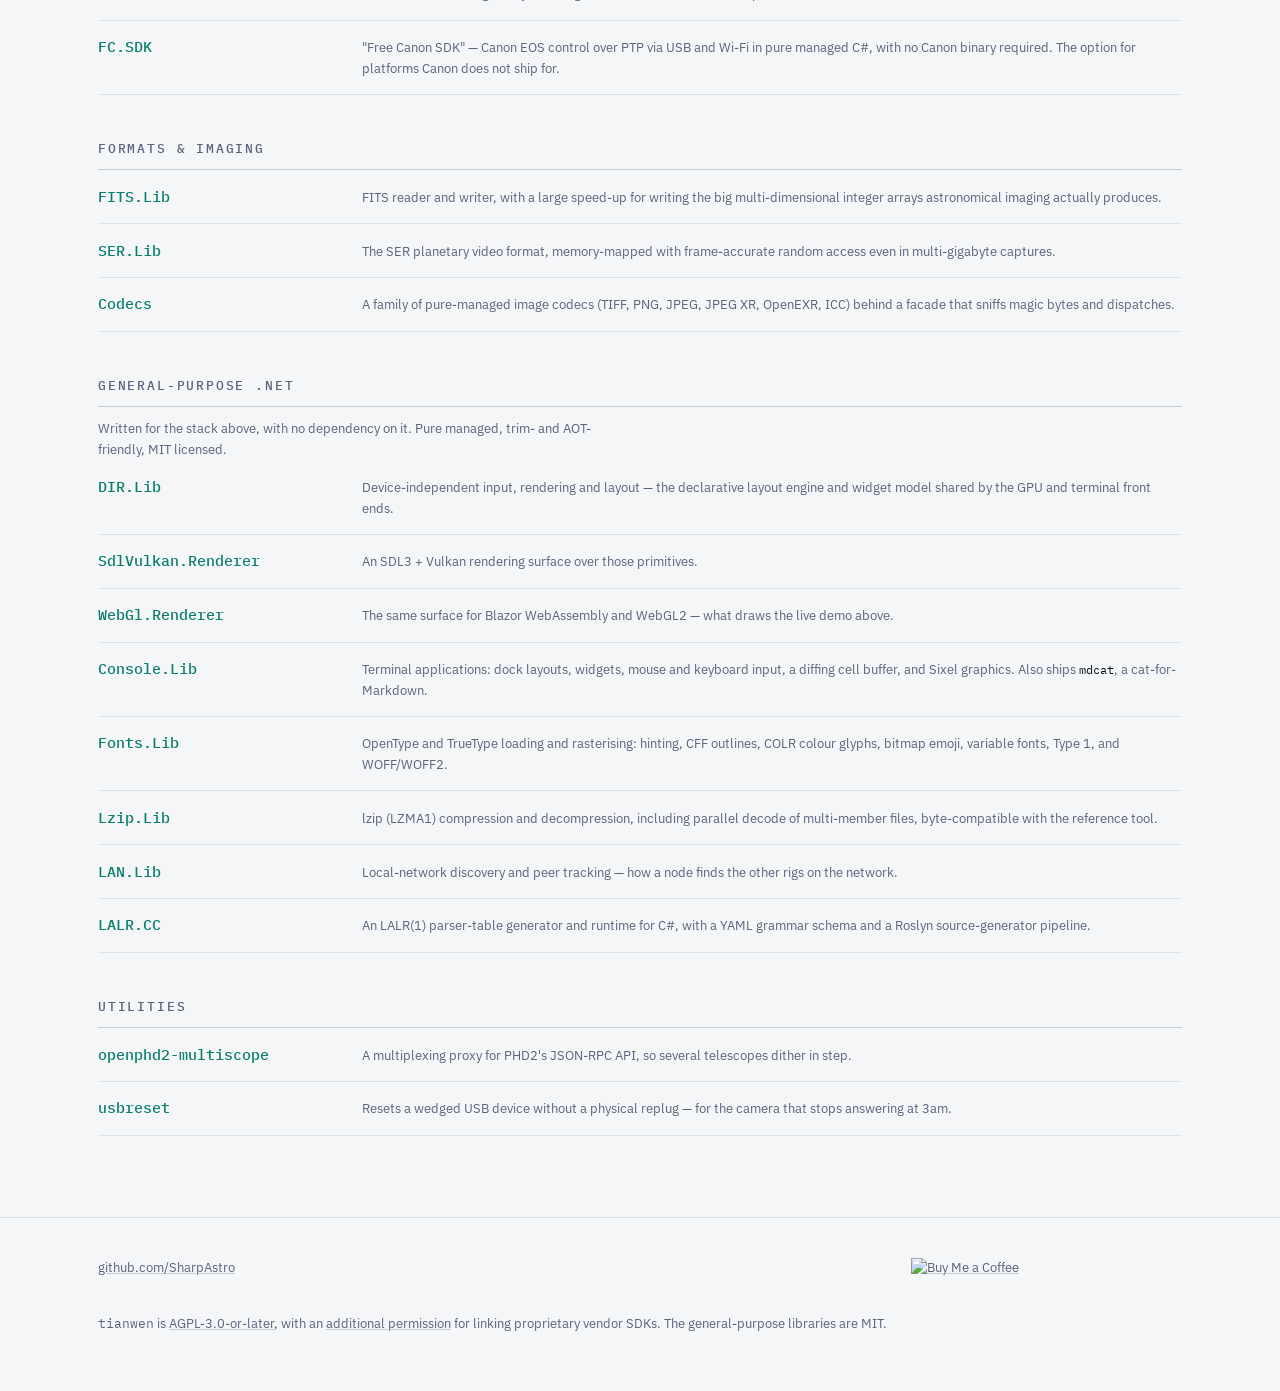
==== commit 21fa73dc: "feat(site): the GitHub Sponsors button, beside the coffee one Sponsors went live for the org, so the" ====
--- a/index.html
+++ b/index.html
@@ -429,15 +429,17 @@
             <p>
                 <a href="https://github.com/SharpAstro">github.com/SharpAstro</a>
             </p>
-            <p>
-                <!-- Buy Me a Coffee's own hosted button, from their button generator: this is the use
-                     it exists for, and it keeps their trademark on their CDN rather than vendored into
-                     this repo. Dimensions are explicit because every img here is lazy and an unsized
-                     lazy image is a zero-height box until it loads. -->
+            <p class="support-links">
+                <!-- Both buttons are the provider's OWN hosted asset, from their own generator: that is
+                     the use each exists for, and it keeps two trademarks on their own origins rather
+                     than vendored into this repo. Dimensions are explicit because every img here is
+                     lazy and an unsized lazy image is a zero-height box until it loads. -->
                 <a href="https://buymeacoffee.com/sharpastro">
                     <img src="https://cdn.buymeacoffee.com/buttons/v2/default-yellow.png"
                          alt="Buy Me a Coffee" width="145" height="40" loading="lazy" />
                 </a>
+                <iframe src="https://github.com/sponsors/SharpAstro/button" title="Sponsor SharpAstro"
+                        width="114" height="32" loading="lazy"></iframe>
             </p>
             <p>
                 <code>tianwen</code> is <a href="https://github.com/SharpAstro/tianwen/blob/main/LICENSE">AGPL-3.0-or-later</a>, with an <a href="https://github.com/SharpAstro/tianwen/blob/main/LICENSE.EXCEPTION">additional permission</a> for linking proprietary vendor SDKs. The general-purpose libraries are MIT.
--- a/assets/site.css
+++ b/assets/site.css
@@ -543,6 +543,23 @@
     justify-content: space-between;
 }
 
+/* The two donation buttons share a line and centre against each other. They are different heights
+   (the Buy Me a Coffee image is 40px, GitHub's Sponsors iframe 32px), so the footer's baseline
+   alignment would otherwise step them. The iframe's chrome is stripped here rather than inline,
+   because GitHub's embed snippet ships a style attribute and nothing else on this page has one. */
+.support-links {
+    display: flex;
+    align-items: center;
+    gap: 0.75rem;
+    flex-wrap: wrap;
+}
+
+.support-links iframe {
+    border: 0;
+    border-radius: 6px;
+    color-scheme: light;
+}
+
 footer a { color: var(--dim); text-decoration-color: var(--line-strong); }
 footer a:hover { color: var(--text); }
 
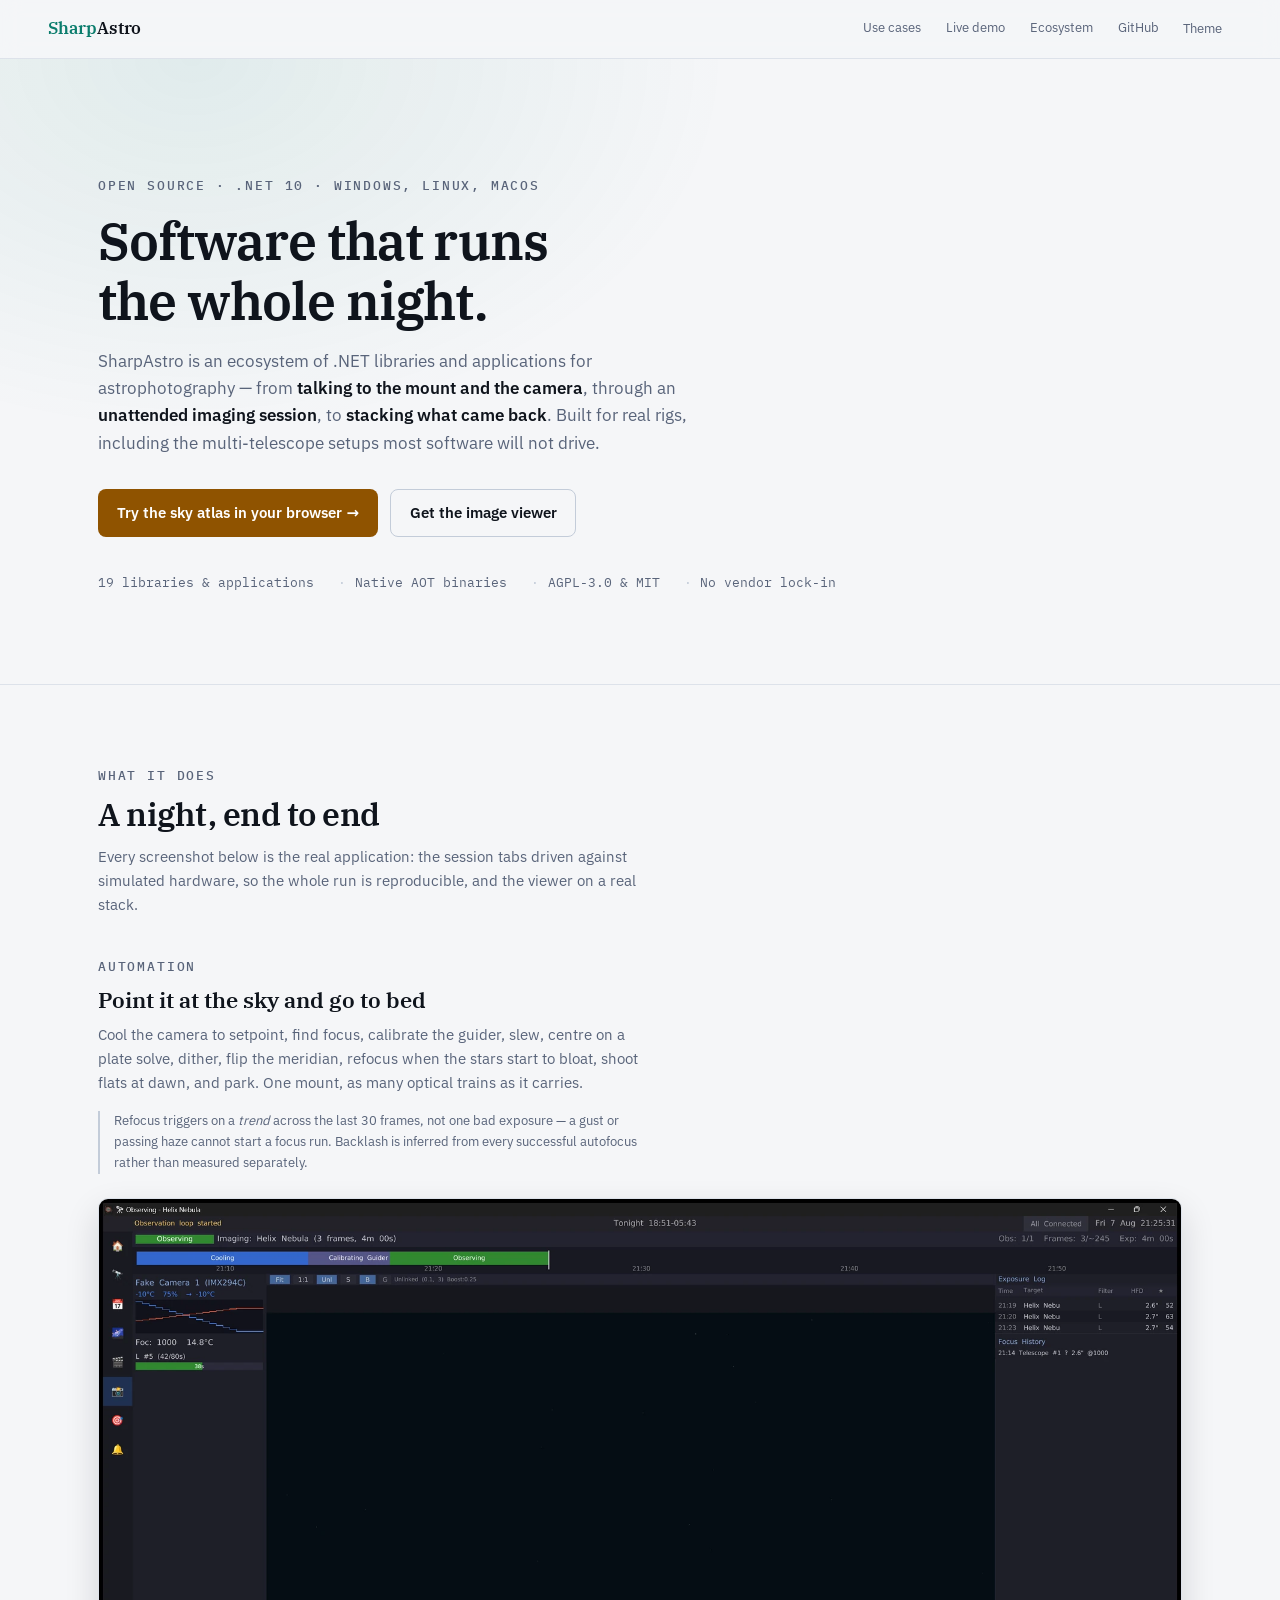
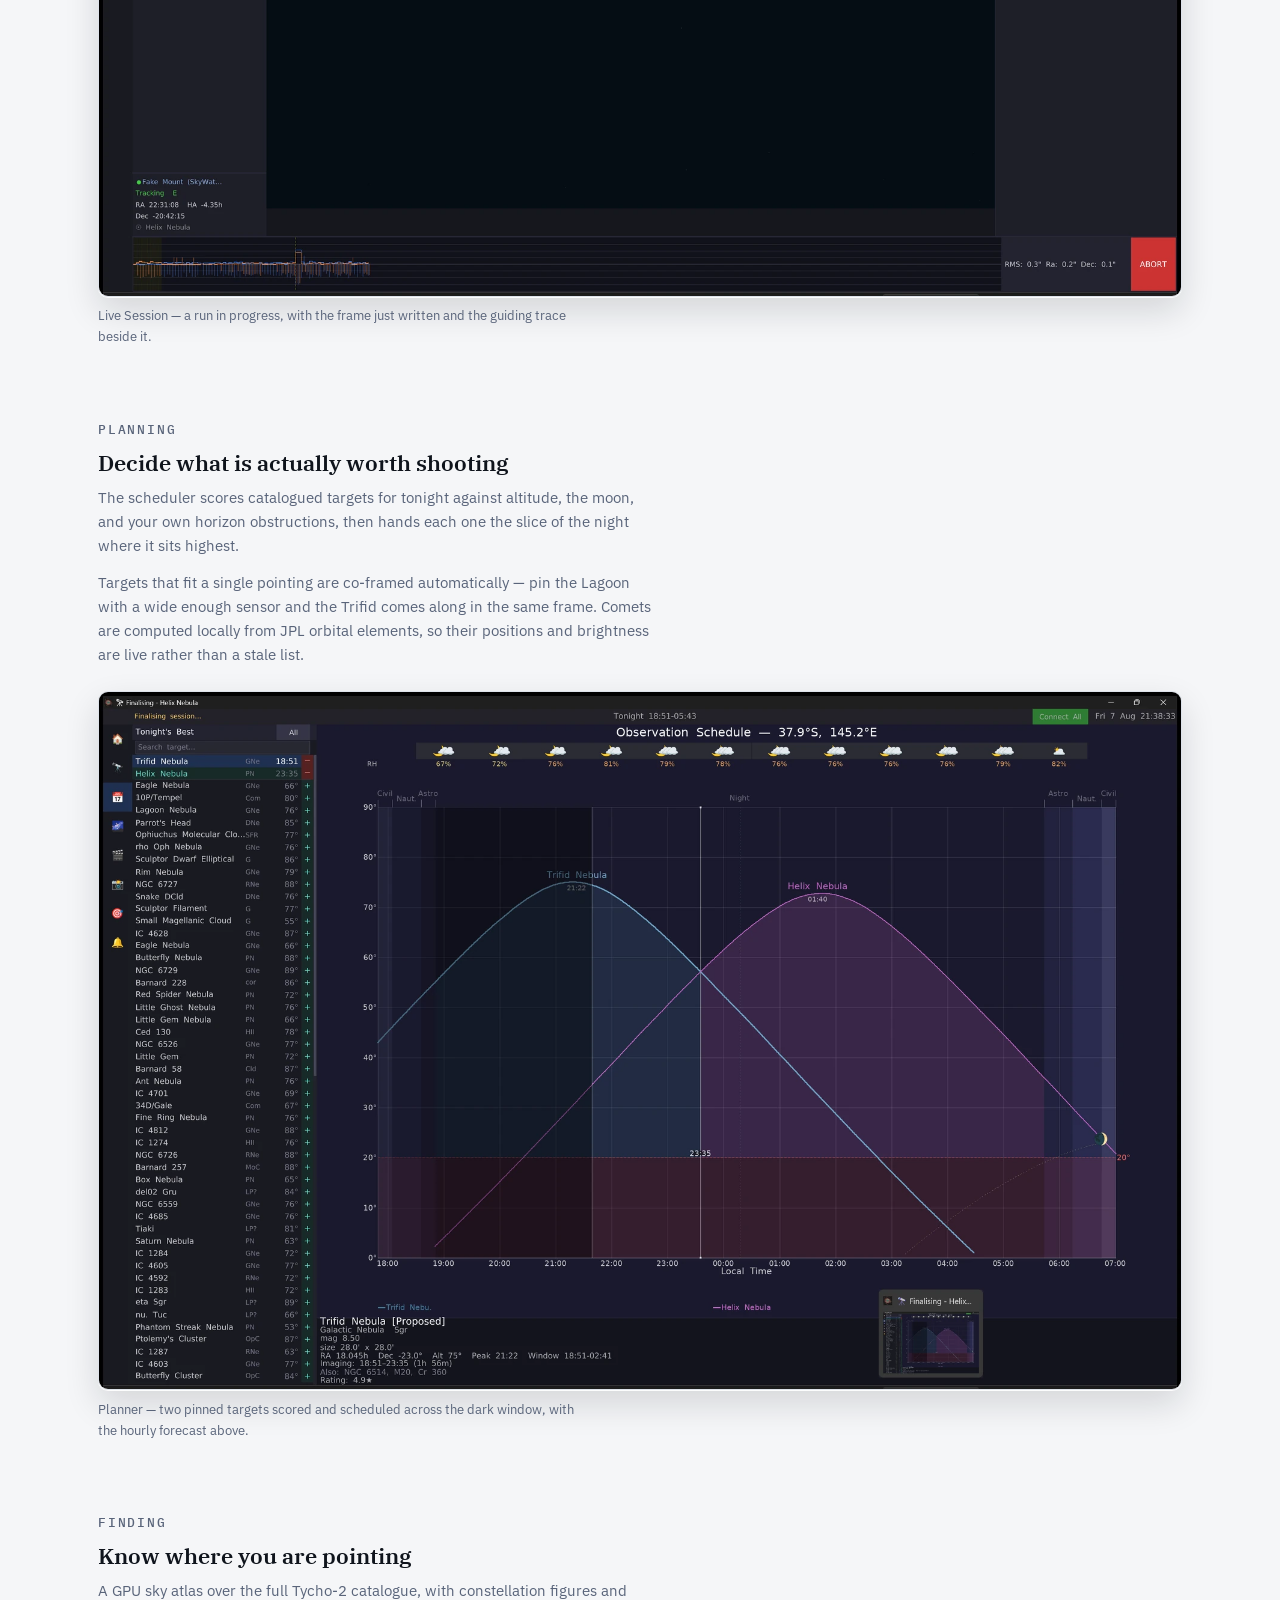
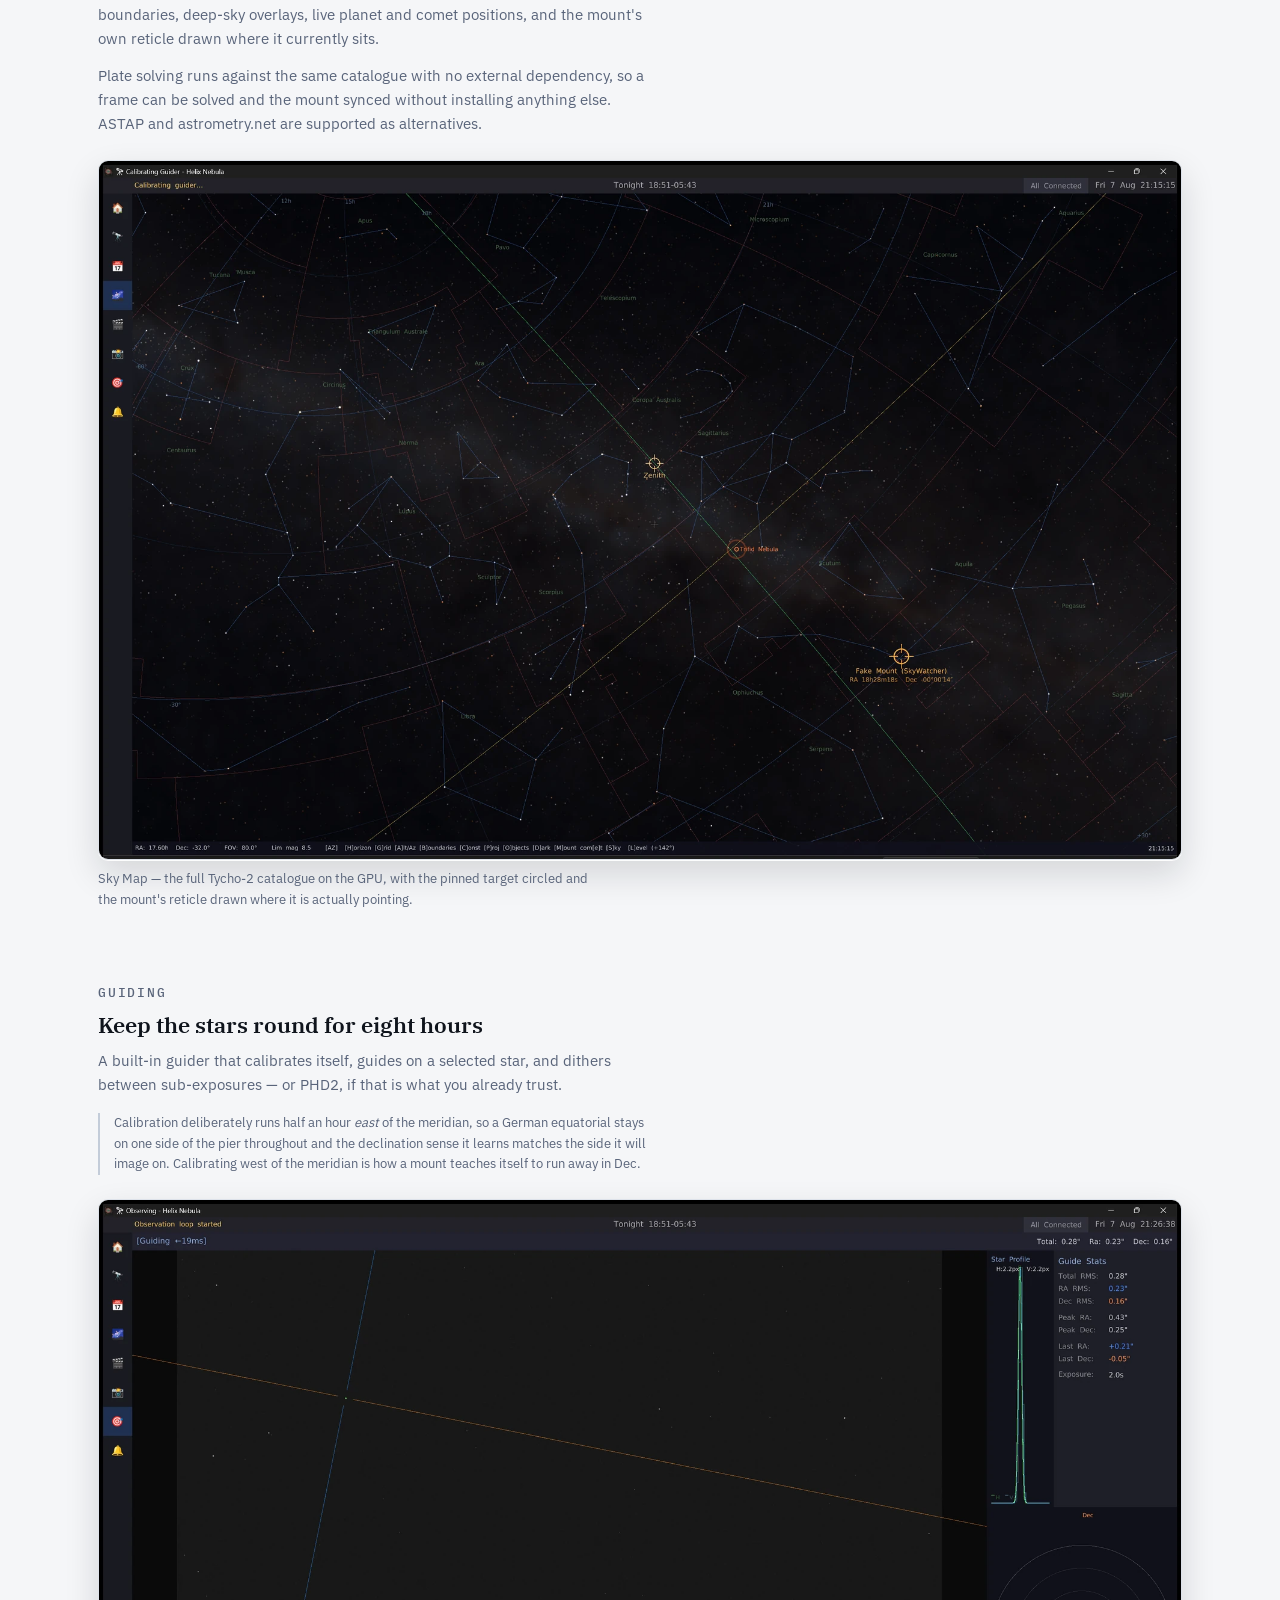
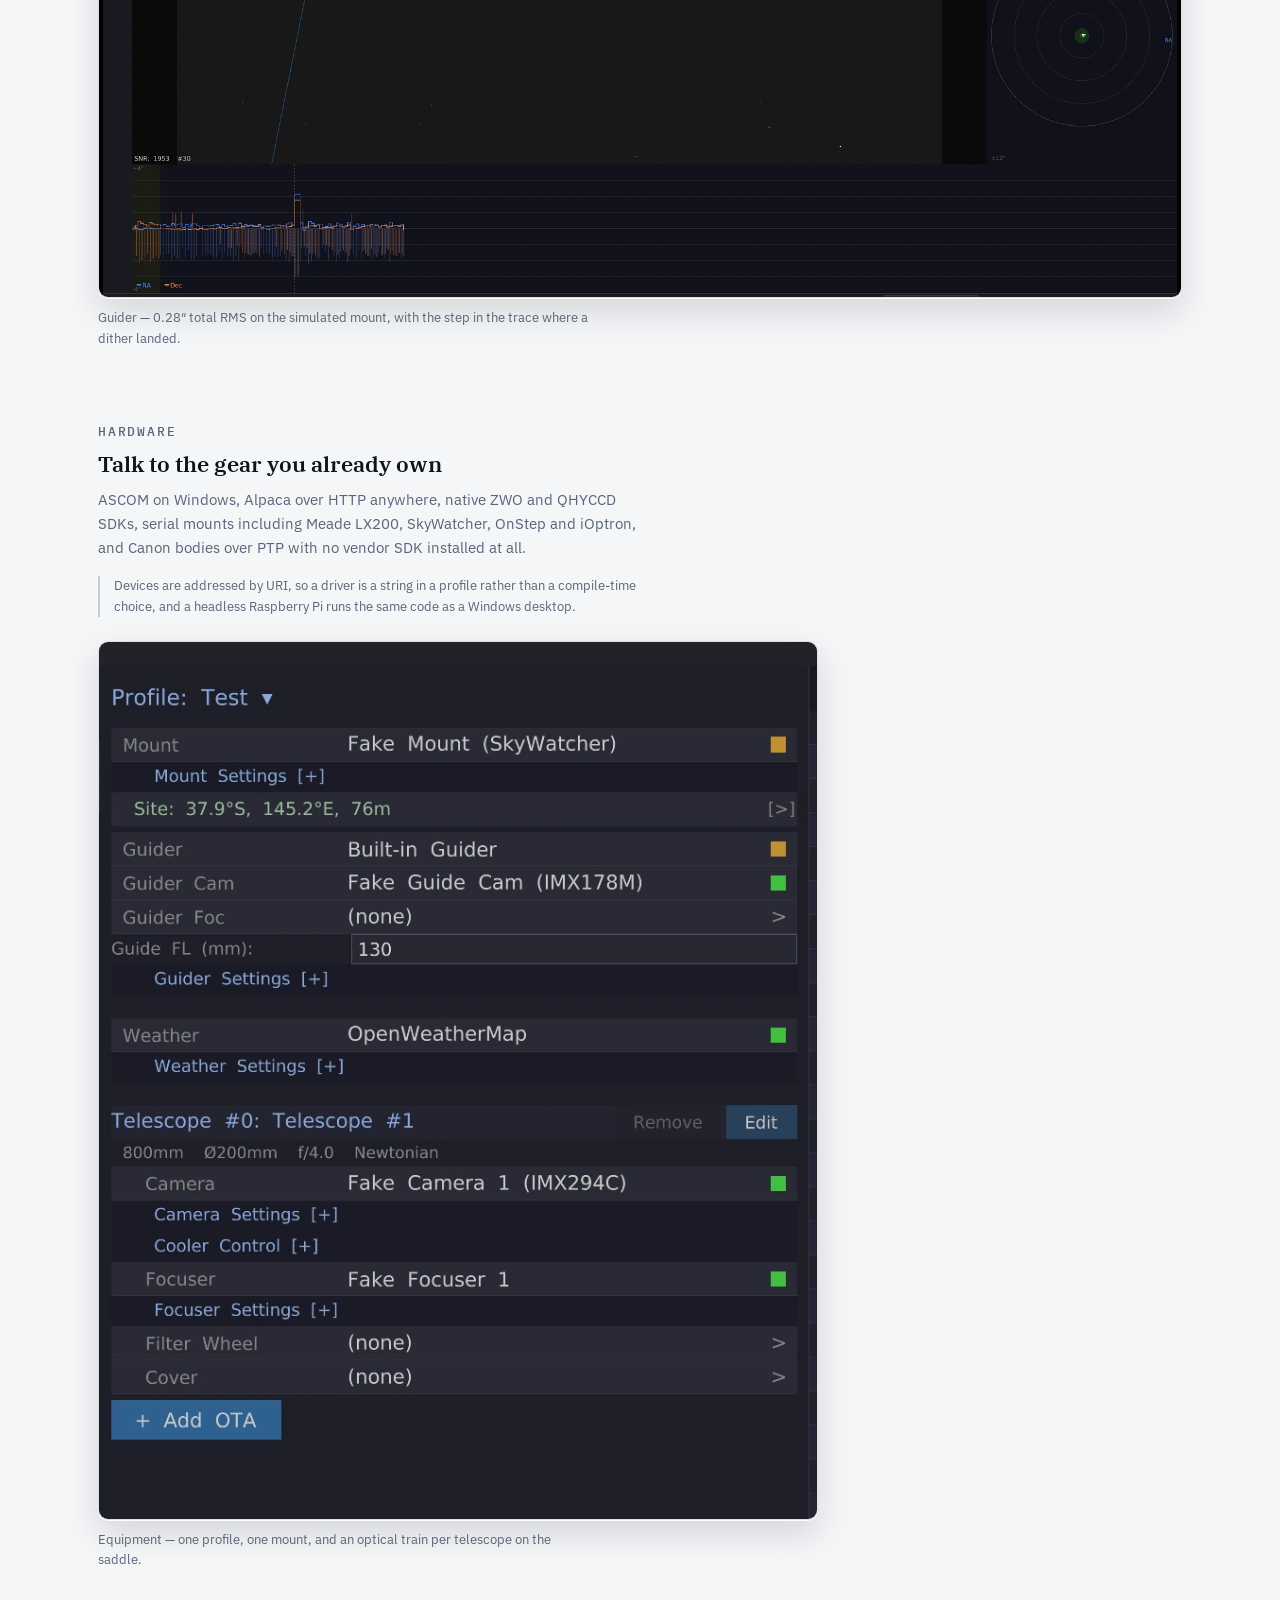
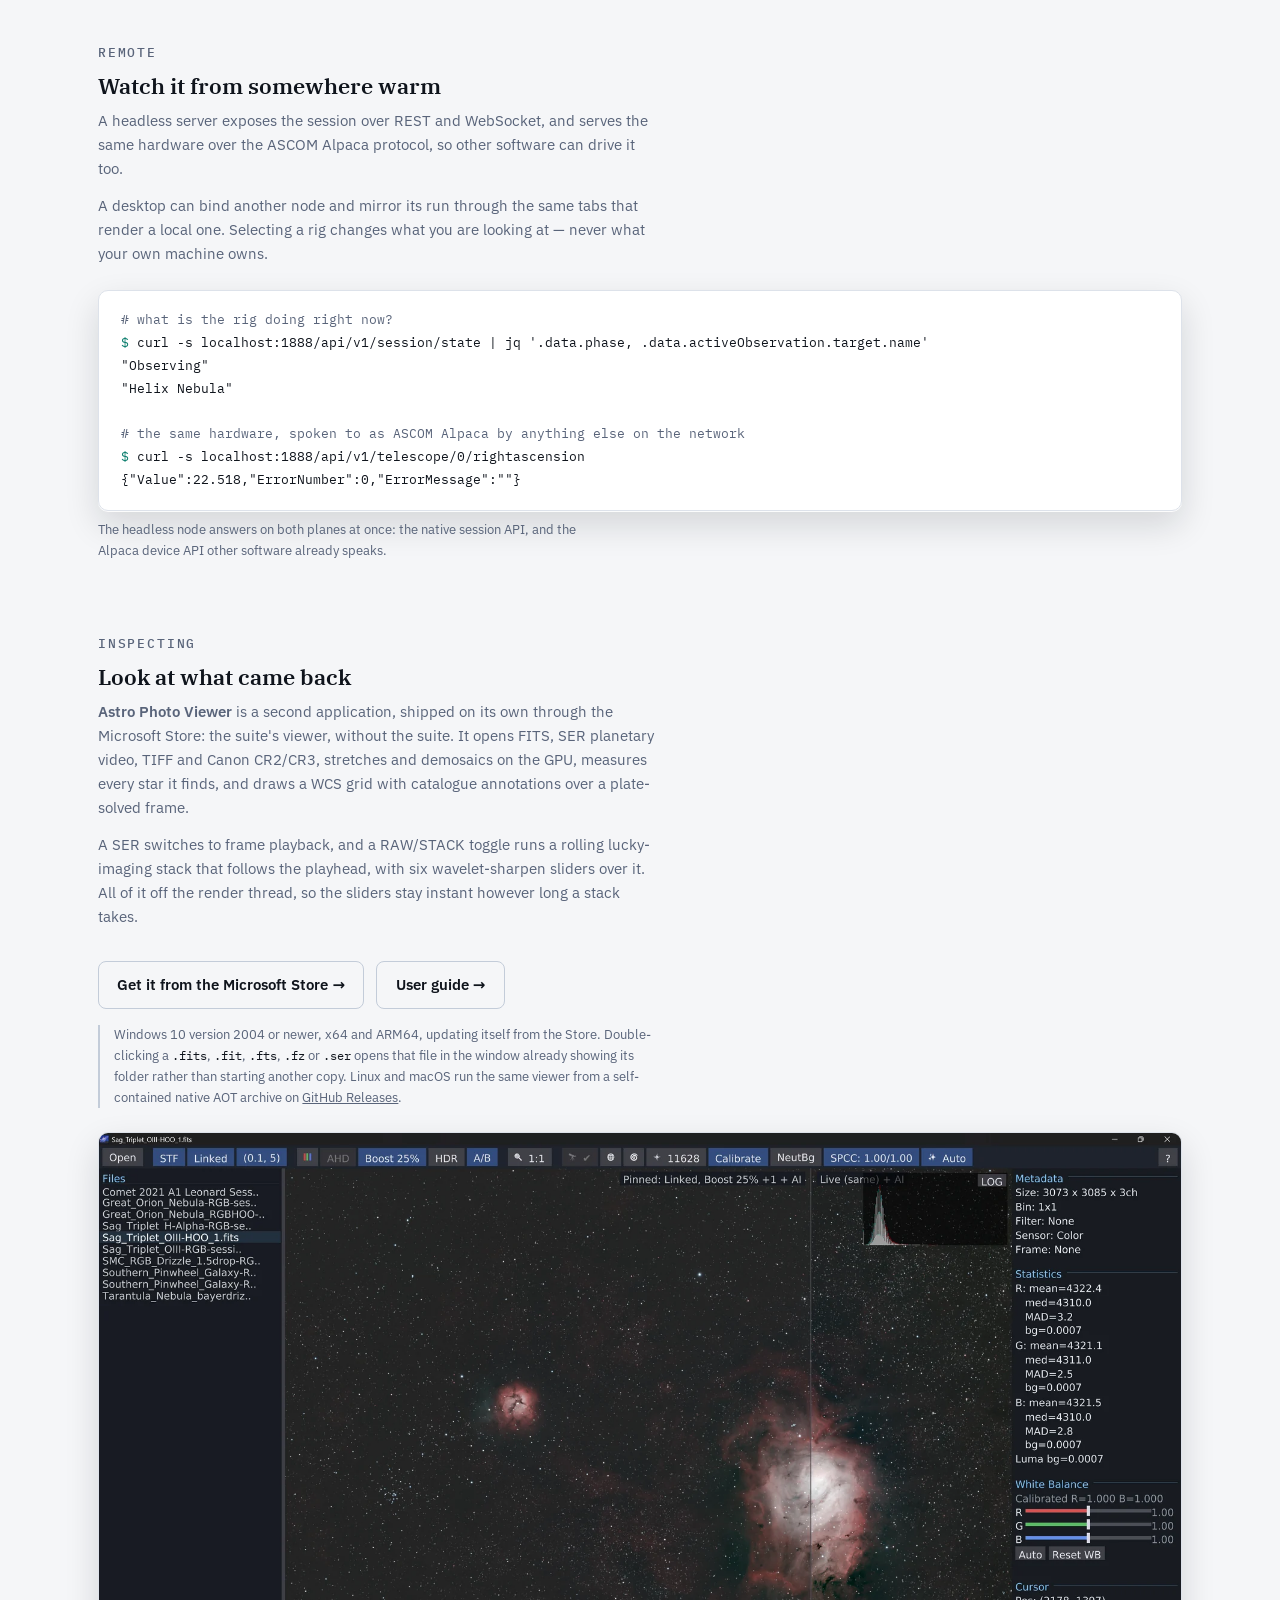
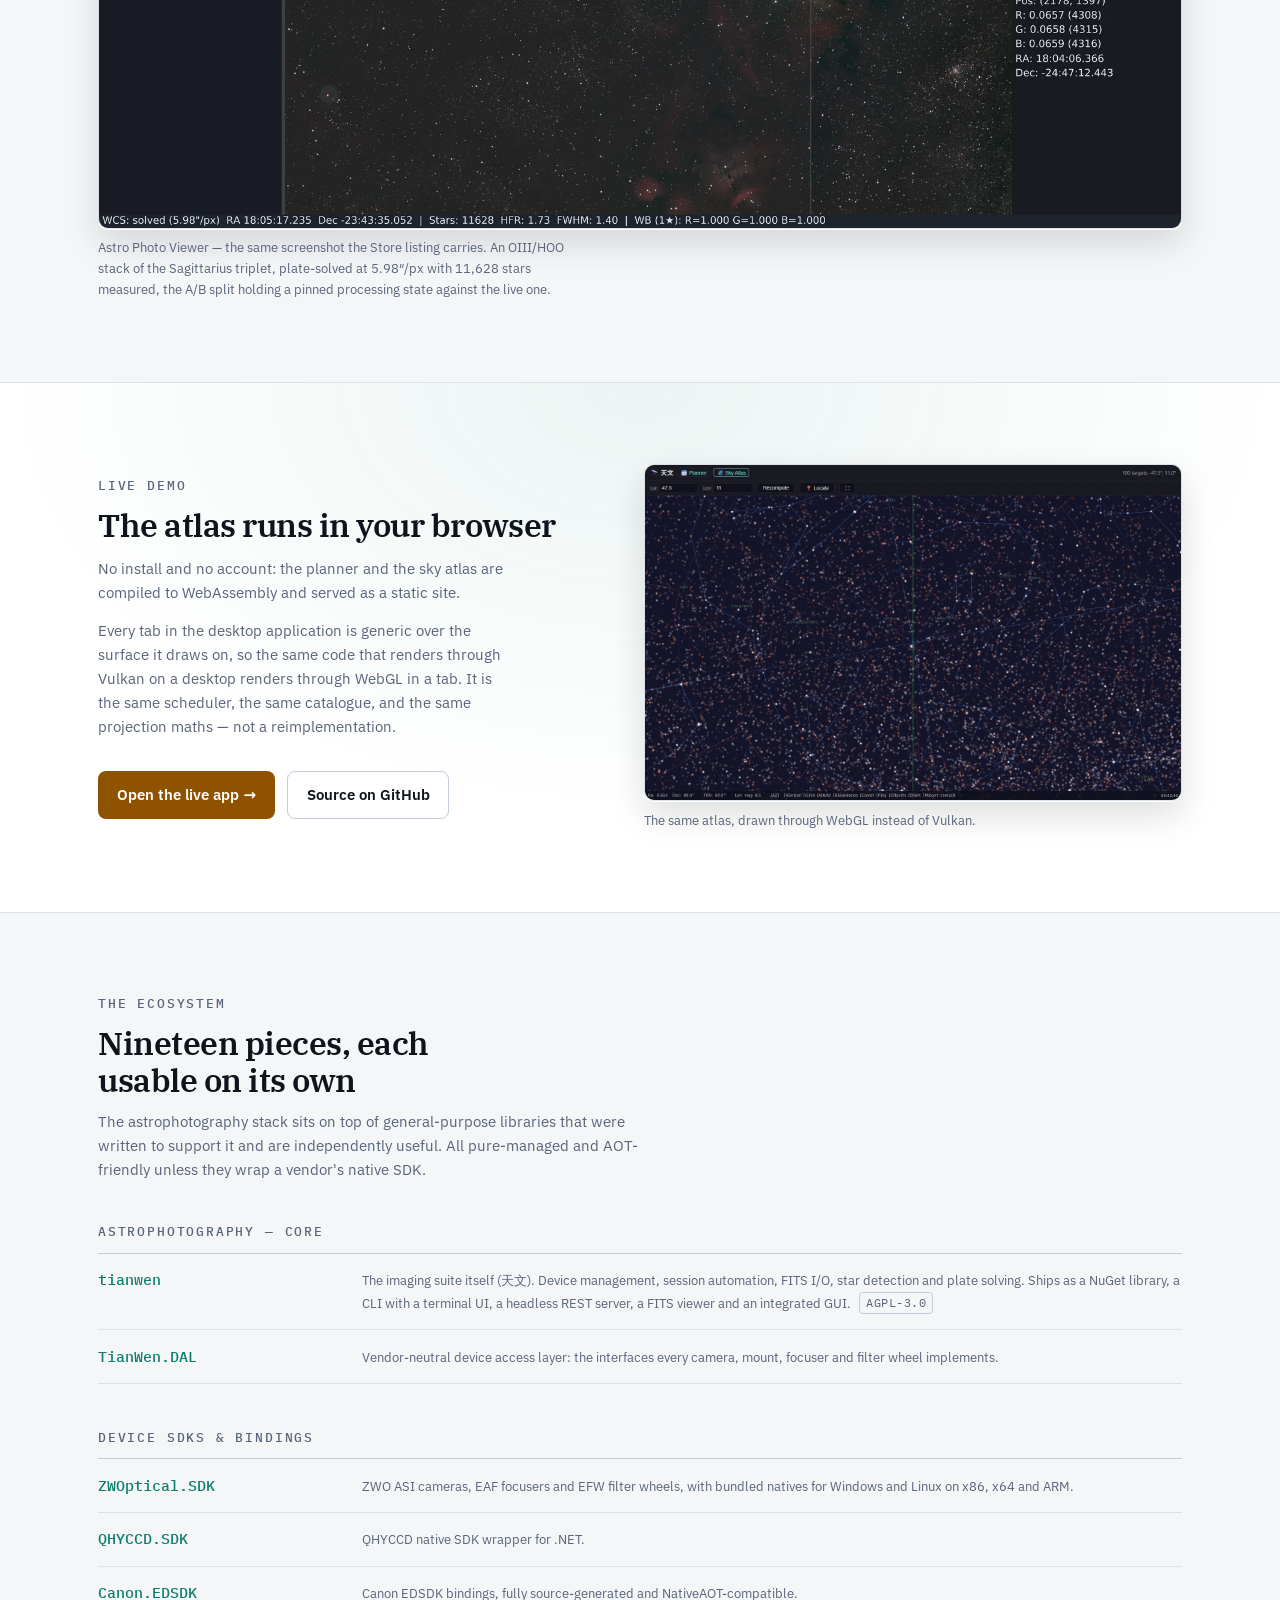
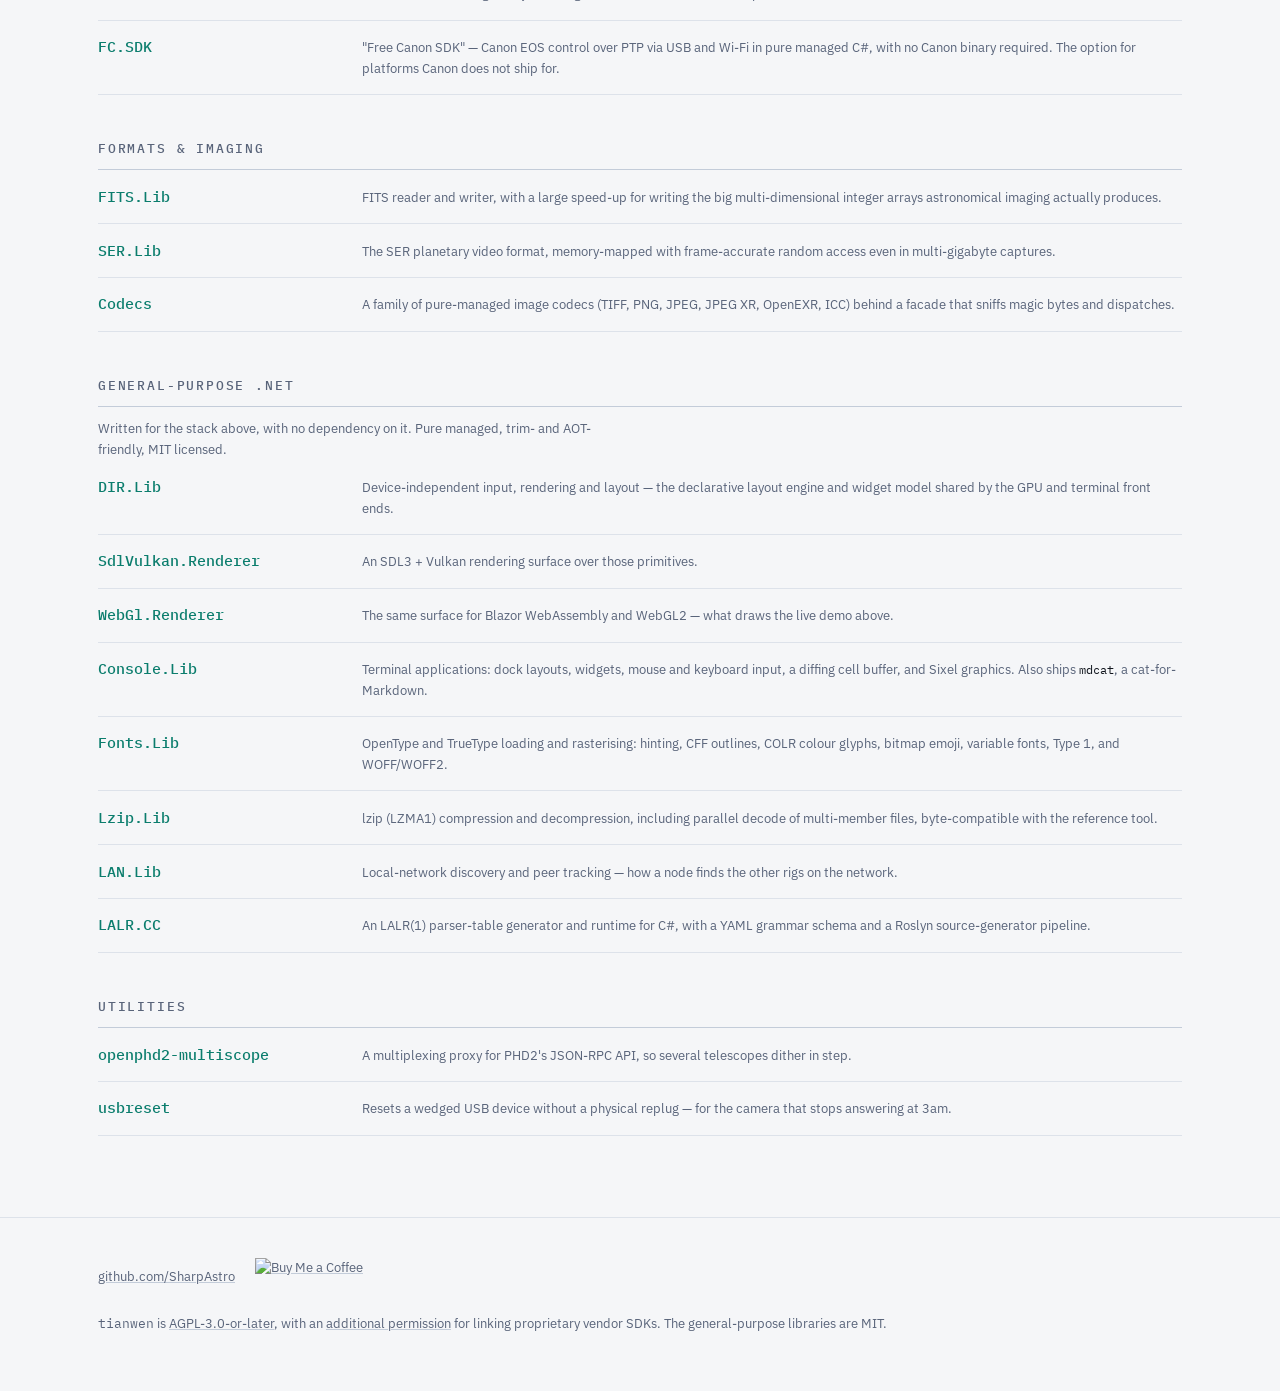
==== commit 6b914df9: "fix(site): the footer buttons sit on the repo-link row instead of stacking in a column They were the" ====
--- a/index.html
+++ b/index.html
@@ -426,14 +426,14 @@
 
     <footer>
         <div class="wrap footer-grid">
-            <p>
+            <p class="support-links">
                 <a href="https://github.com/SharpAstro">github.com/SharpAstro</a>
-            </p>
-            <p class="support-links">
                 <!-- Both buttons are the provider's OWN hosted asset, from their own generator: that is
                      the use each exists for, and it keeps two trademarks on their own origins rather
-                     than vendored into this repo. Dimensions are explicit because every img here is
-                     lazy and an unsized lazy image is a zero-height box until it loads. -->
+                     than vendored into this repo. They sit on the row with the repo link rather than in
+                     a column of their own, which left them stacked against a wide empty gap. Dimensions
+                     are explicit because every img here is lazy and an unsized lazy image is a
+                     zero-height box until it loads. -->
                 <a href="https://buymeacoffee.com/sharpastro">
                     <img src="https://cdn.buymeacoffee.com/buttons/v2/default-yellow.png"
                          alt="Buy Me a Coffee" width="145" height="40" loading="lazy" />
--- a/assets/site.css
+++ b/assets/site.css
@@ -543,18 +543,26 @@
     justify-content: space-between;
 }
 
-/* The two donation buttons share a line and centre against each other. They are different heights
-   (the Buy Me a Coffee image is 40px, GitHub's Sponsors iframe 32px), so the footer's baseline
-   alignment would otherwise step them. The iframe's chrome is stripped here rather than inline,
-   because GitHub's embed snippet ships a style attribute and nothing else on this page has one. */
+/* The repo link and the two donation buttons share one row and centre against each other. All
+   three are different heights (a line of text, a 40px image, a 32px iframe), so the footer grid's
+   baseline alignment stepped them; and nothing here may shrink, or the row folds into a stack as
+   soon as the licence sentence competes for the width. The iframe's chrome is stripped here rather
+   than inline, because GitHub's embed snippet ships a style attribute and nothing else on this
+   page has one. */
 .support-links {
     display: flex;
     align-items: center;
-    gap: 0.75rem;
     flex-wrap: wrap;
-}
+    gap: 0.75rem 1.25rem;
+}
+
+.support-links a { flex: none; }
+
+/* Kills the descender gap under an inline image, which reads as the button sitting low. */
+.support-links img { display: block; }
 
 .support-links iframe {
+    flex: none;
     border: 0;
     border-radius: 6px;
     color-scheme: light;
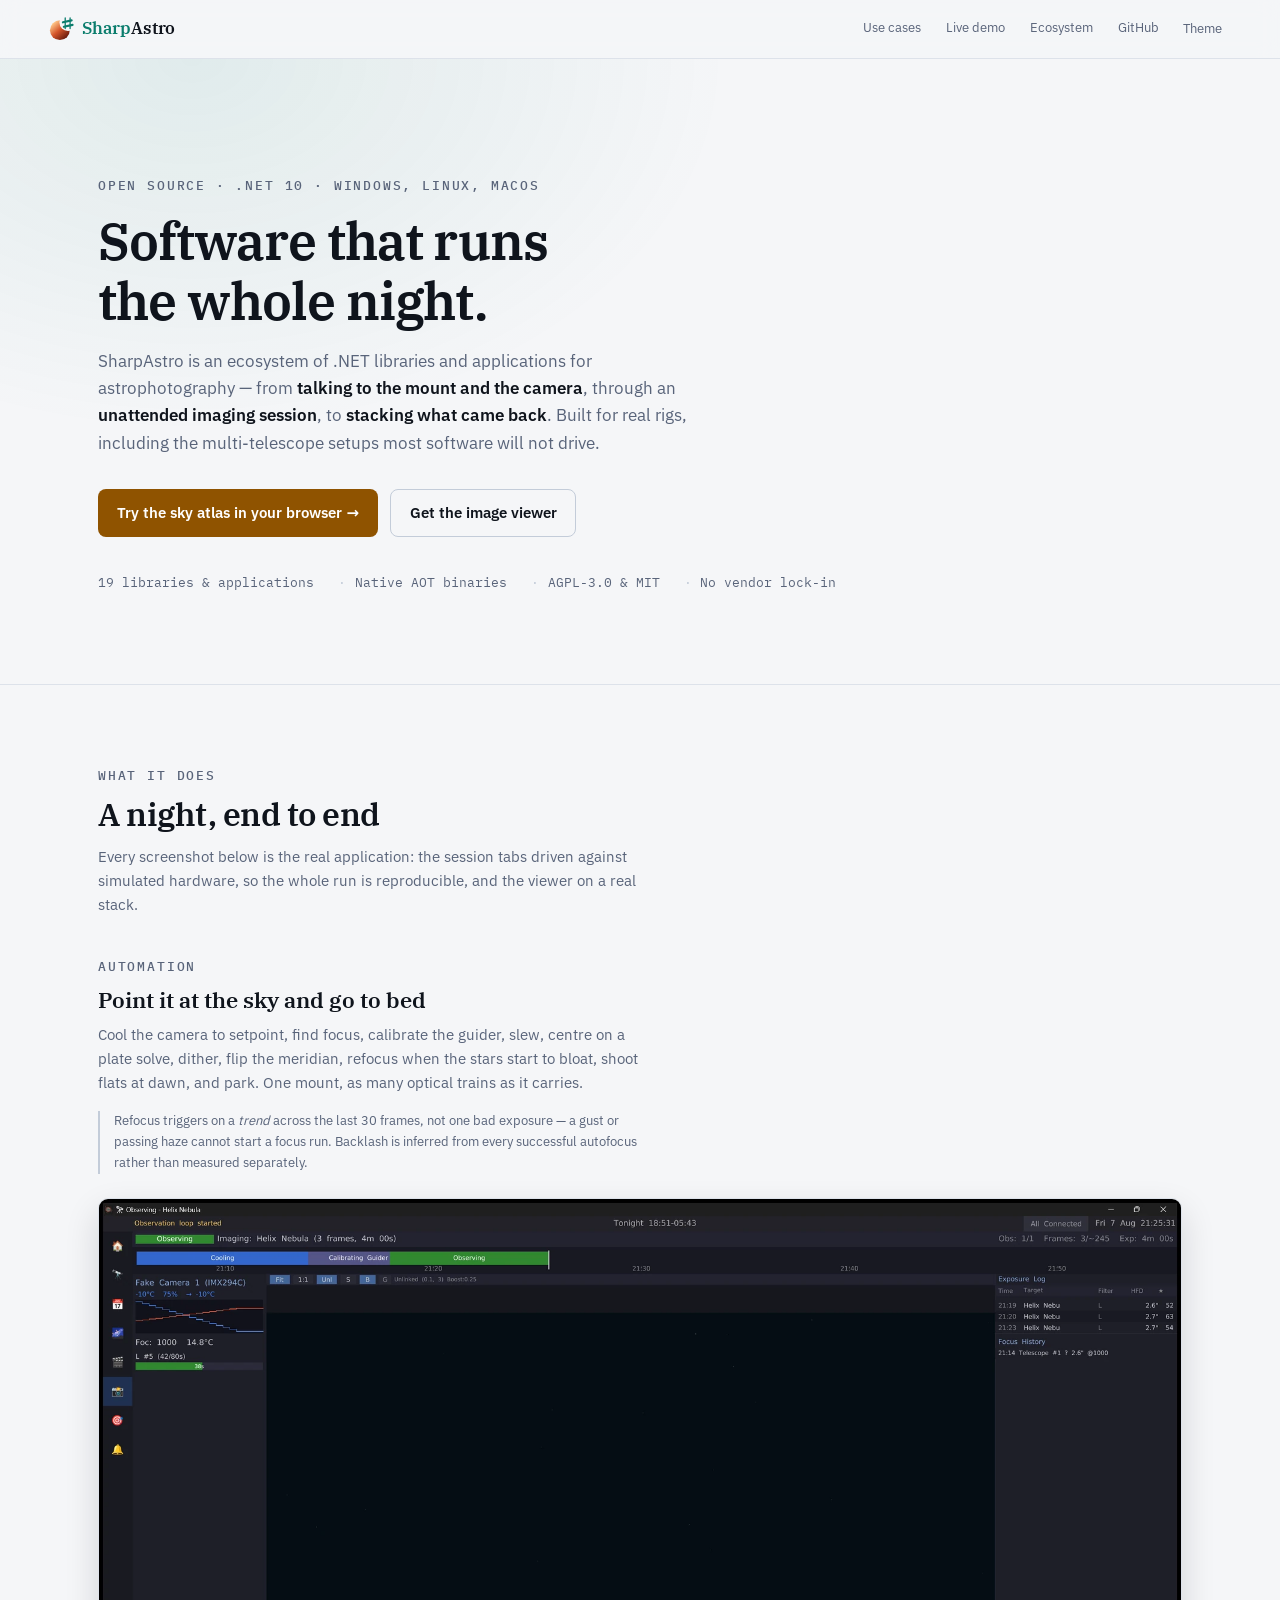
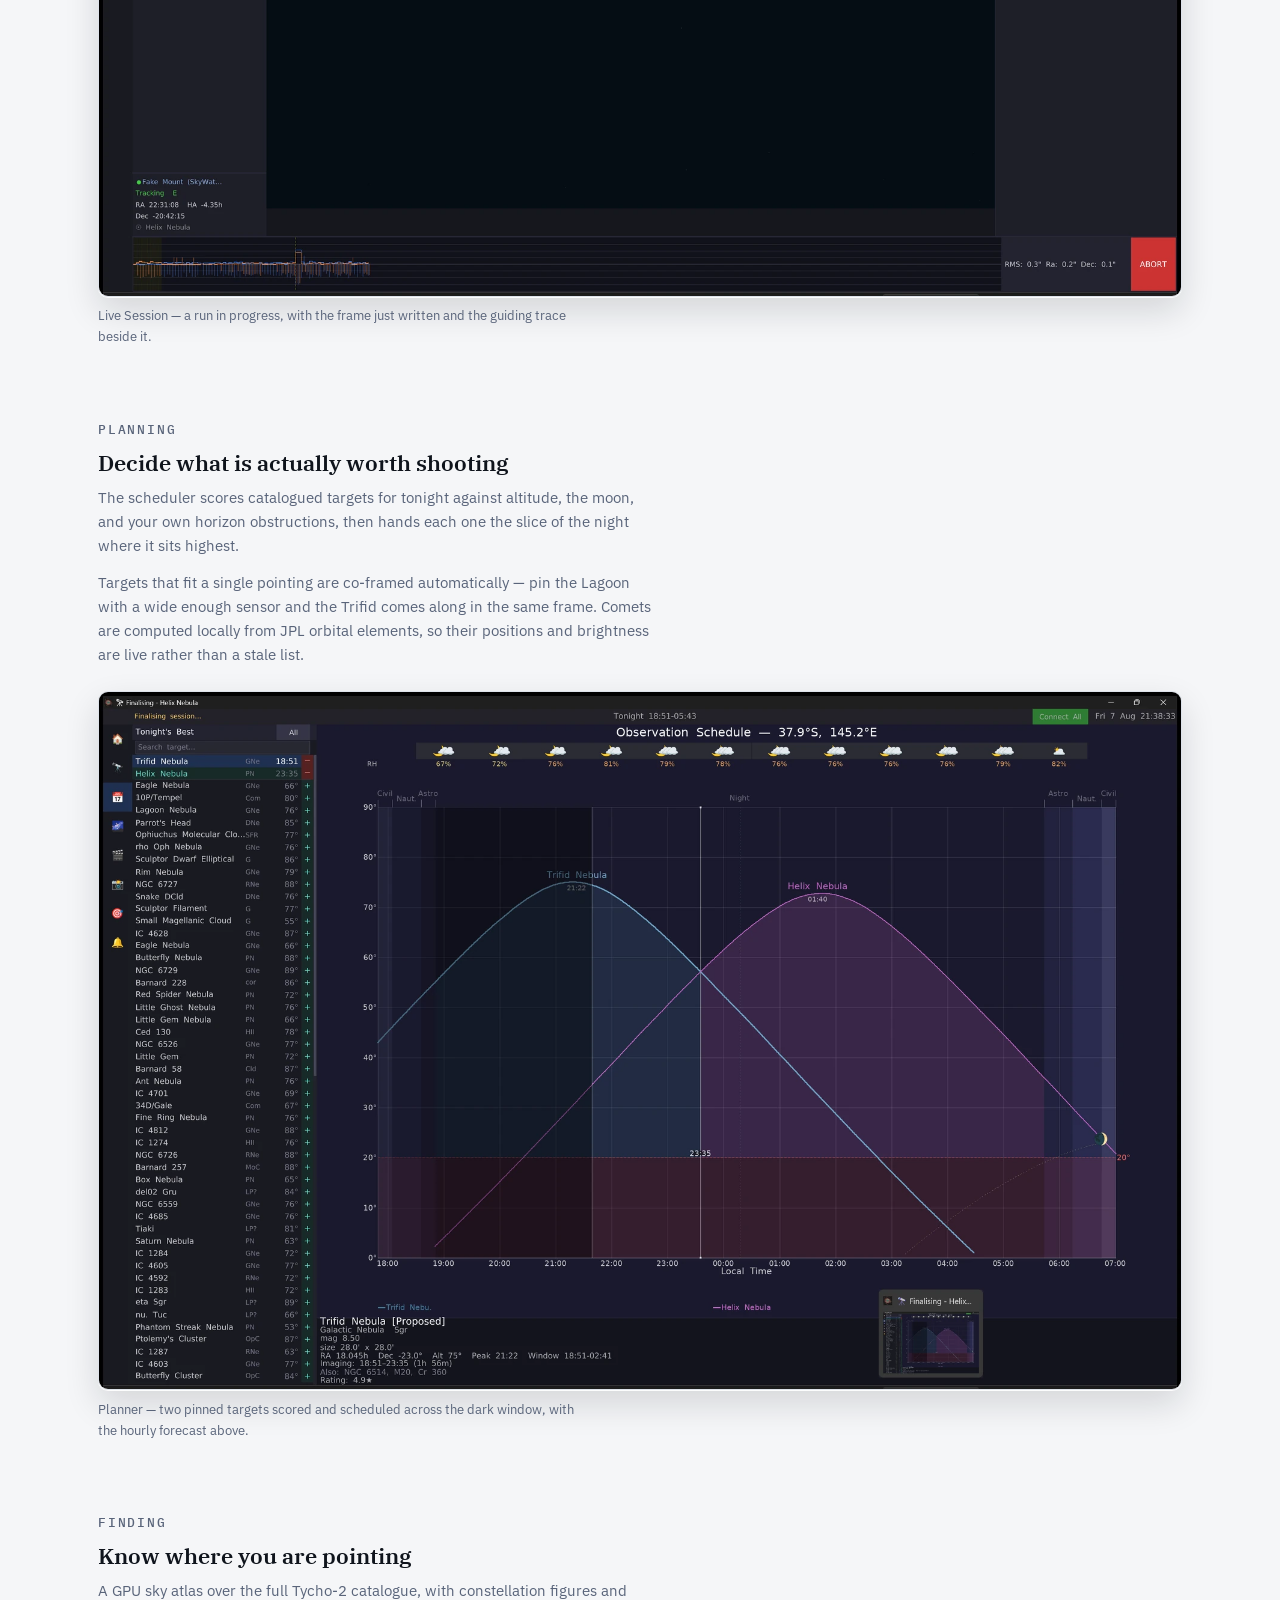
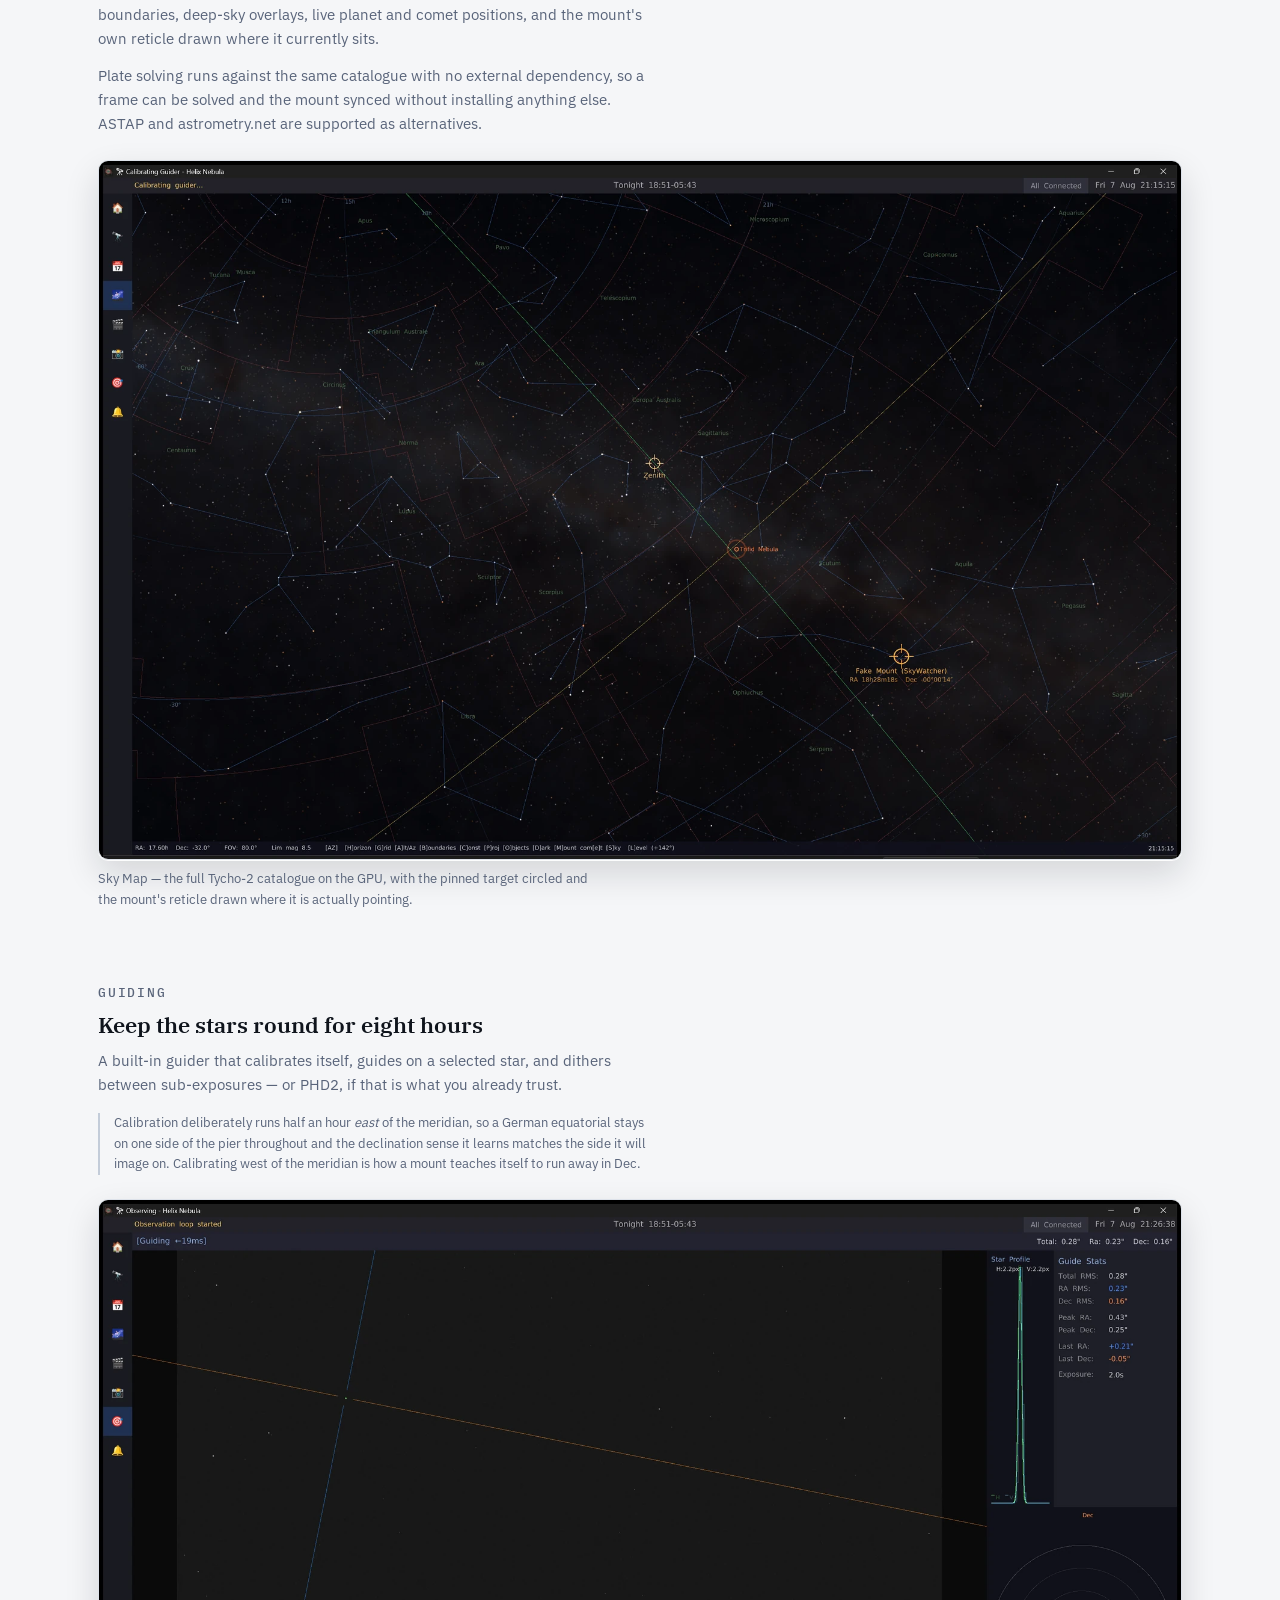
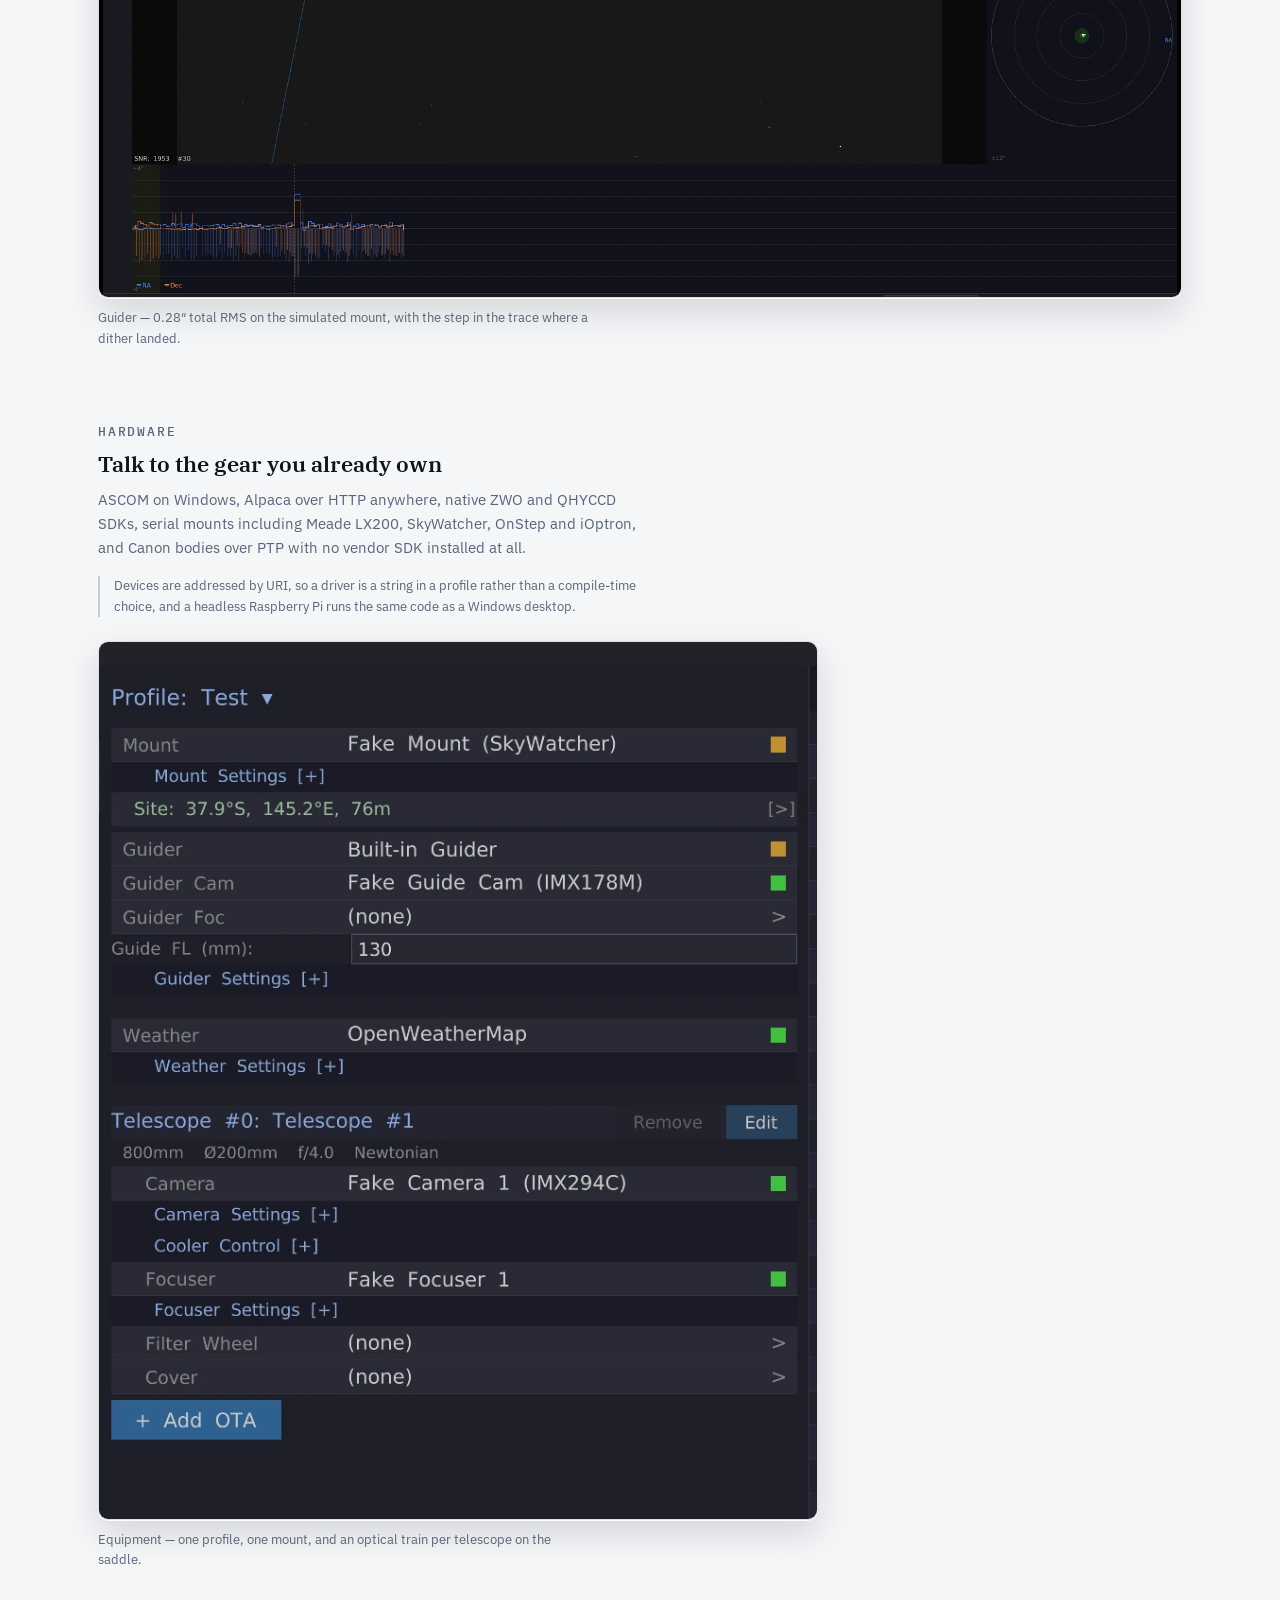
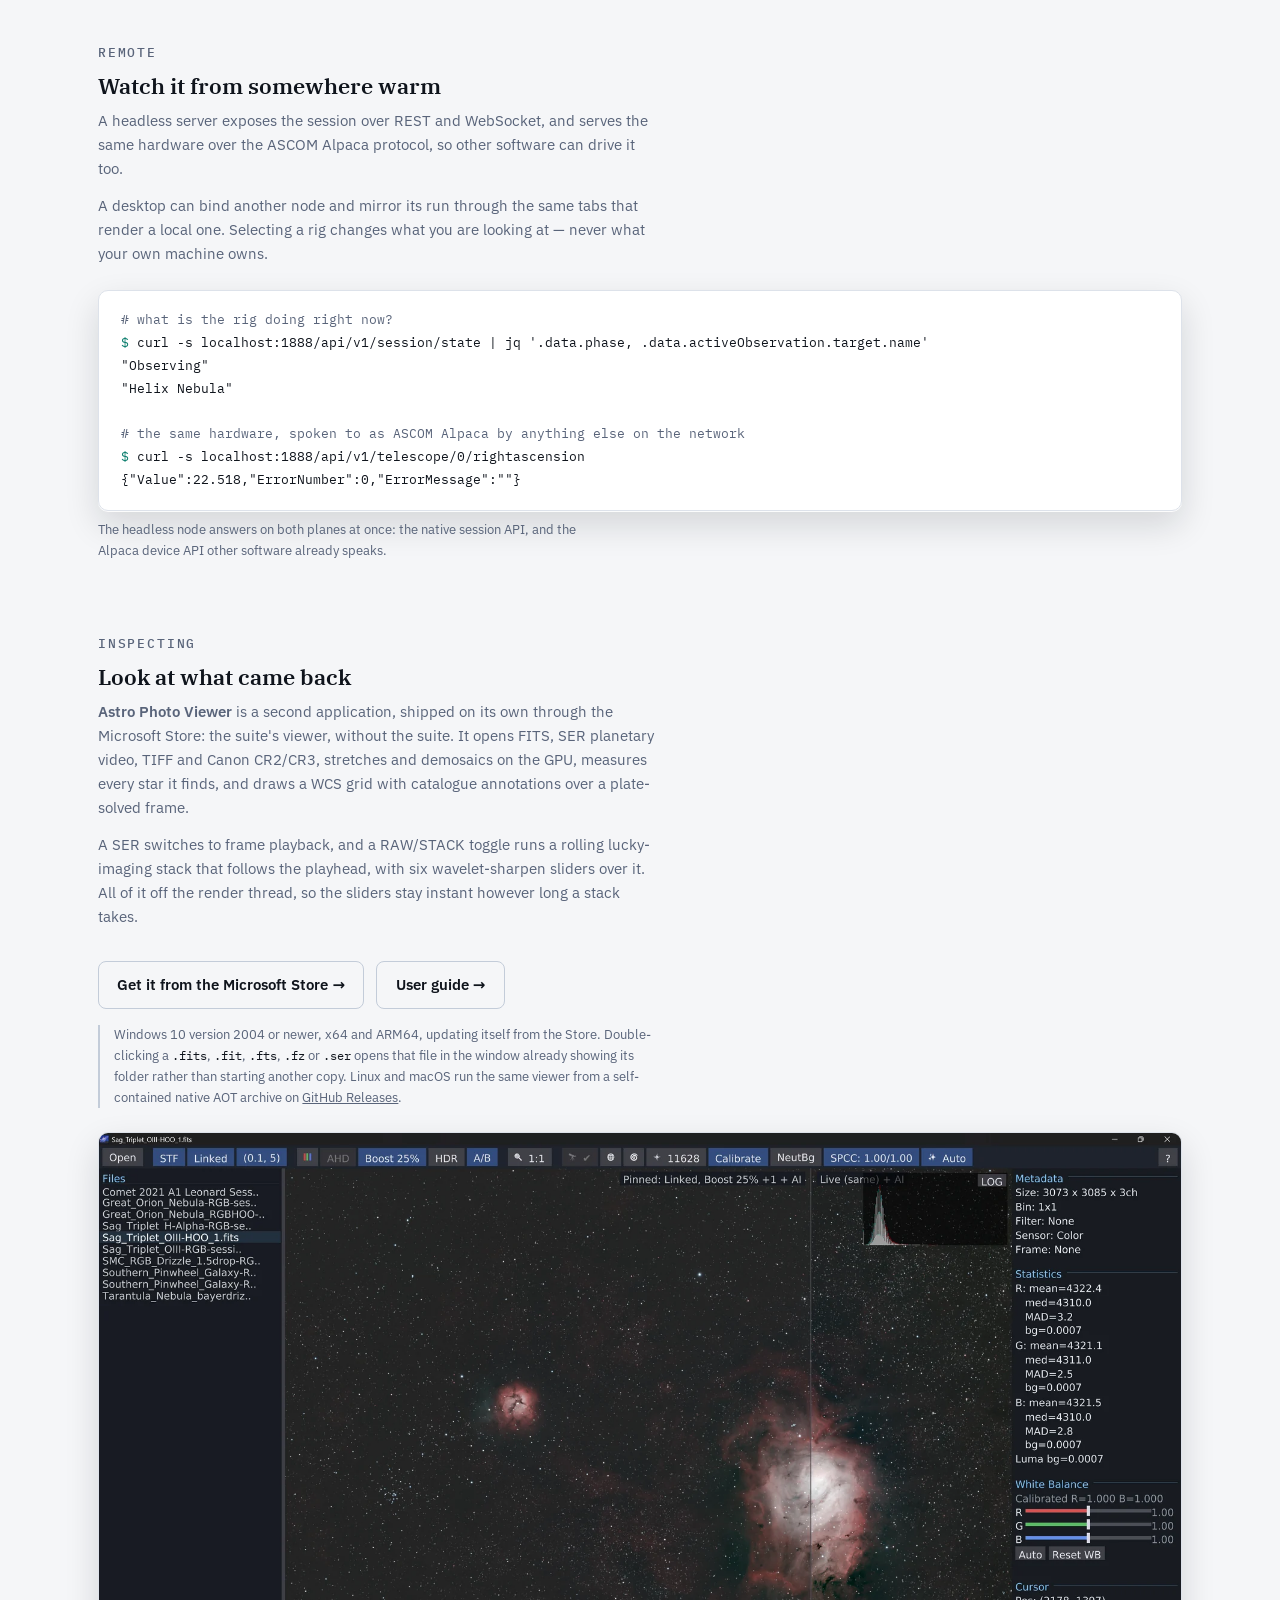
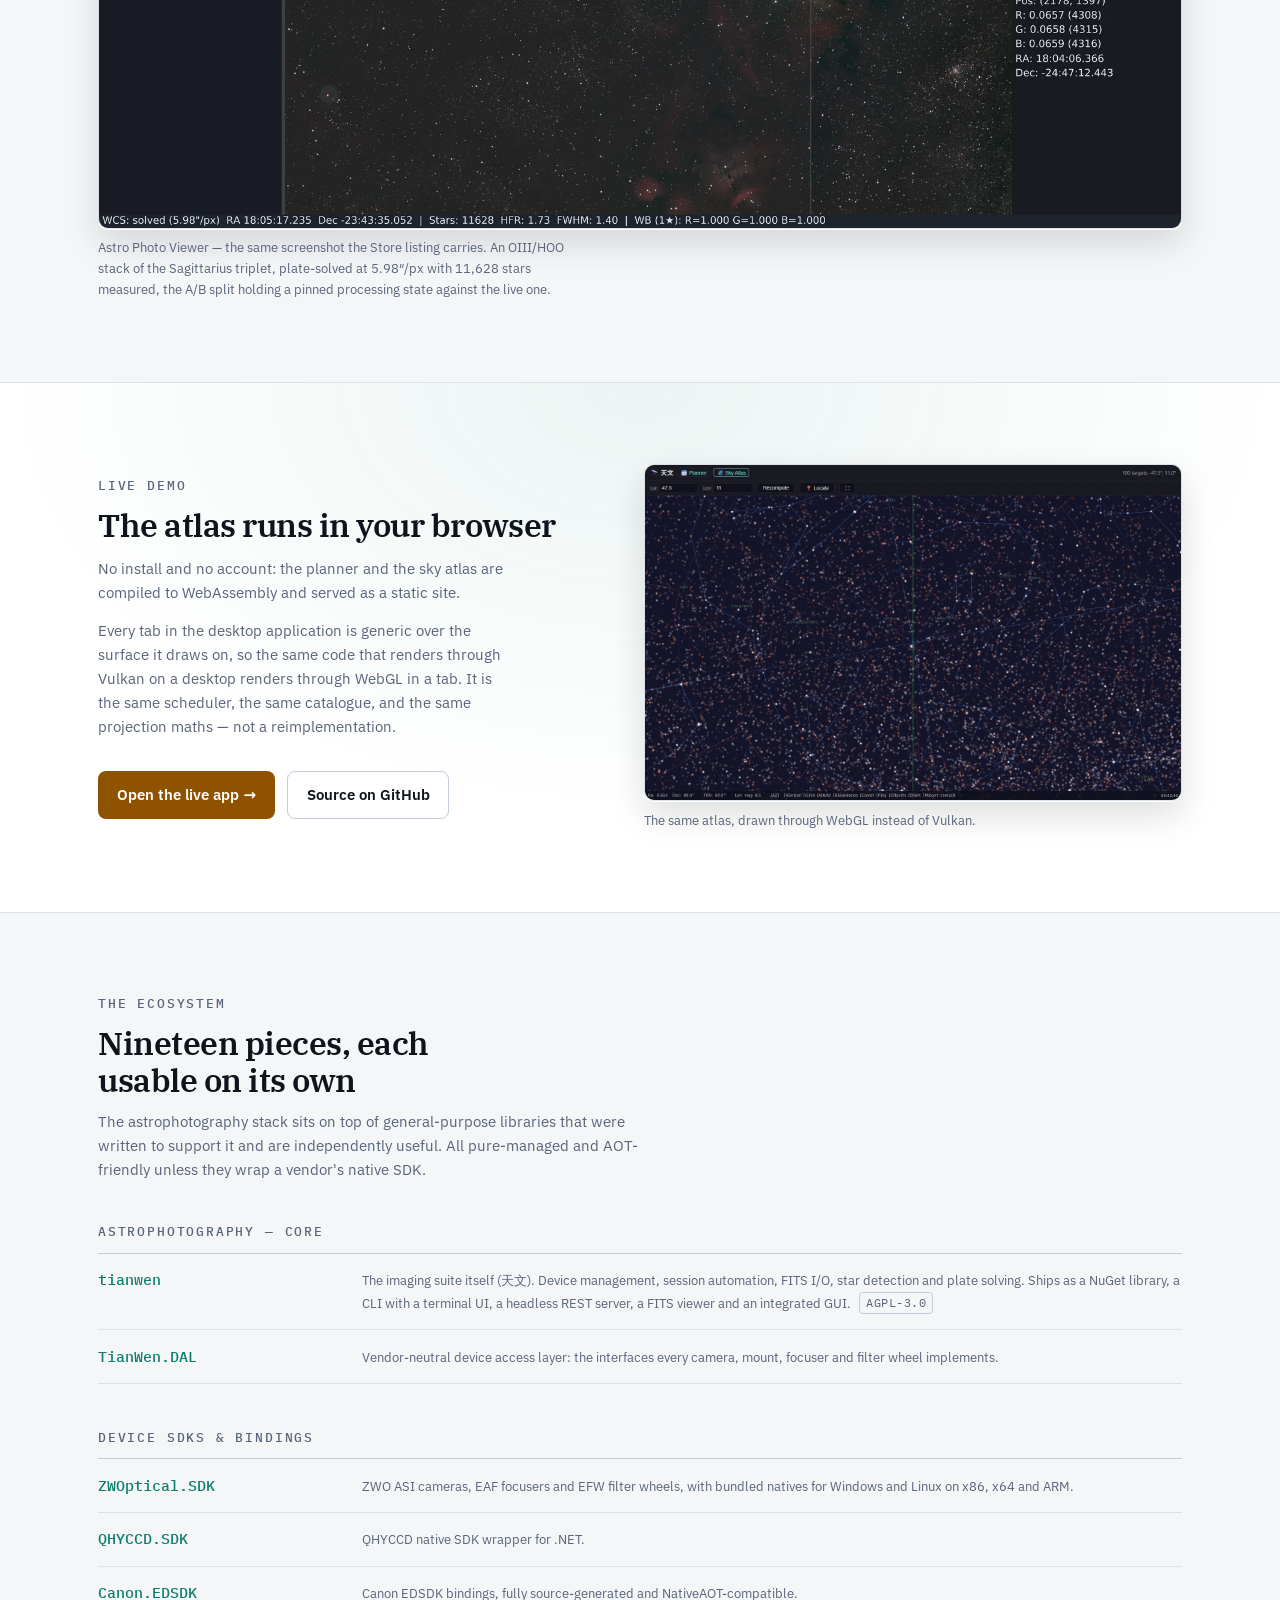
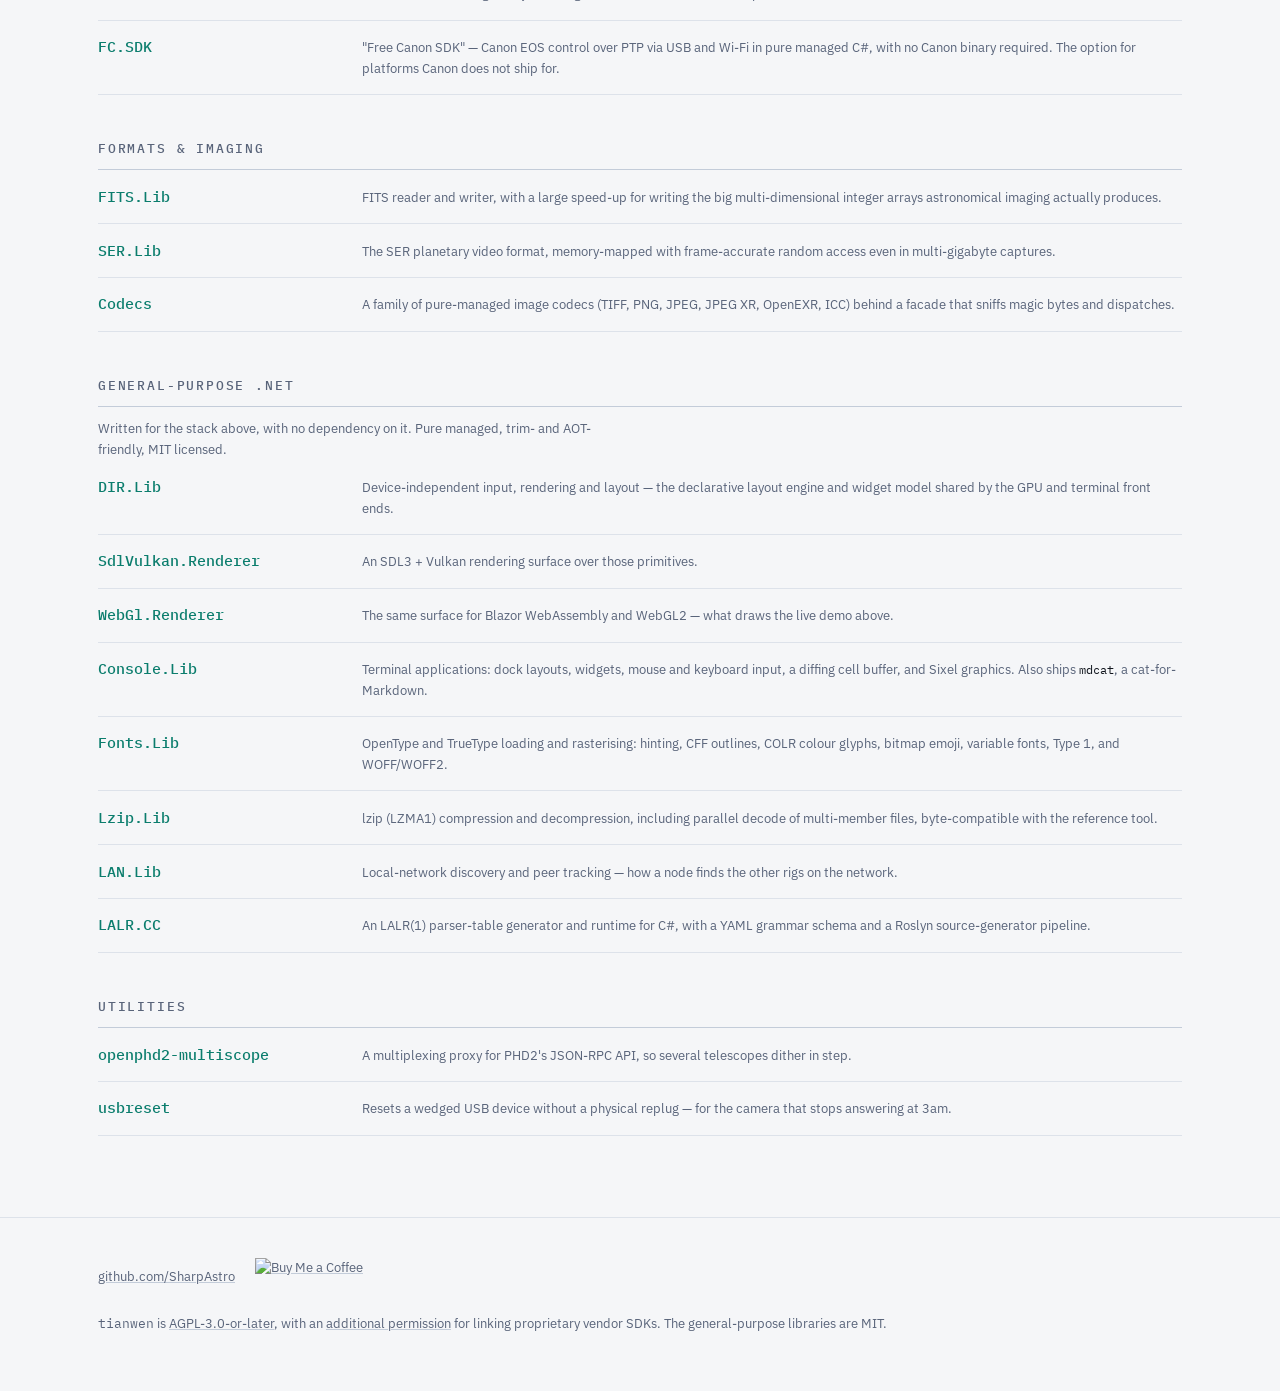
==== commit d75cb092: "feat(site): a mark for the wordmark, the moon in total eclipse with the sharp in its bite The brand " ====
--- a/index.html
+++ b/index.html
@@ -21,9 +21,10 @@
     <meta property="og:image:height" content="630" />
     <meta name="twitter:card" content="summary_large_image" />
 
-    <!-- Zero-asset favicon, matching the telescope the flagship app uses for its own. -->
-    <link rel="icon"
-          href="data:image/svg+xml,<svg xmlns=%22http://www.w3.org/2000/svg%22 viewBox=%220 0 100 100%22><text y=%22.9em%22 font-size=%2290%22>🔭</text></svg>" />
+    <!-- The mark itself, inline: an eclipsed moon with the sharp in the shadow bite. Bright teal
+         rather than the light theme's darker one, because a favicon lands on browser chrome of
+         either colour and the pale mint is the one that reads on both. -->
+    <link rel="icon" href="data:image/svg+xml,<svg xmlns=%22http://www.w3.org/2000/svg%22 viewBox=%220 0 32 32%22><defs><linearGradient id=%22u%22 x1=%22.15%22 y1=%22.15%22 x2=%22.85%22 y2=%22.95%22><stop offset=%220%22 stop-color=%22%23ffc98a%22/><stop offset=%22.45%22 stop-color=%22%23d4552a%22/><stop offset=%221%22 stop-color=%22%235c1409%22/></linearGradient><mask id=%22b%22><rect width=%2232%22 height=%2232%22 fill=%22%23fff%22/><circle cx=%2224.5%22 cy=%228%22 r=%2210.4%22 fill=%22%23000%22/></mask></defs><circle cx=%2214.6%22 cy=%2217.4%22 r=%2212.2%22 fill=%22url(%23u)%22 mask=%22url(%23b)%22/><g fill=%22%2366ddcc%22><rect x=%2220.4%22 y=%221.6%22 width=%221.6%22 height=%2214.6%22 rx=%22.8%22/><rect x=%2226.4%22 y=%221.6%22 width=%221.6%22 height=%2214.6%22 rx=%22.8%22/><g transform=%22rotate(-12 24.2 8.9)%22><rect x=%2217.4%22 y=%225.2%22 width=%2213.6%22 height=%222.7%22 rx=%221.35%22/><rect x=%2217.4%22 y=%2210.8%22 width=%2213.6%22 height=%222.7%22 rx=%221.35%22/></g></g></svg>" />
 
     <link rel="preload" href="assets/fonts/plex-sans-400.woff2" as="font" type="font/woff2" crossorigin />
     <link rel="preload" href="assets/fonts/plex-serif-600.woff2" as="font" type="font/woff2" crossorigin />
@@ -42,7 +43,29 @@
 
 <body>
     <header class="topbar">
-        <a class="brand" href="/"><span class="sharp">Sharp</span>Astro</a>
+        <a class="brand" href="/"><svg class="mark" viewBox="0 0 32 32" width="26" height="26" aria-hidden="true" focusable="false">
+                <defs>
+                    <linearGradient id="umbra" x1="0.15" y1="0.15" x2="0.85" y2="0.95">
+                        <stop offset="0" stop-color="#ffc98a" />
+                        <stop offset="0.45" stop-color="#d4552a" />
+                        <stop offset="1" stop-color="#5c1409" />
+                    </linearGradient>
+                    <mask id="bite">
+                        <rect width="32" height="32" fill="#fff" />
+                        <circle cx="24.5" cy="8" r="10.4" fill="#000" />
+                    </mask>
+                </defs>
+                <circle cx="14.6" cy="17.4" r="12.2" fill="url(#umbra)" mask="url(#bite)" />
+                <g class="mark-sharp">
+                    <rect x="20.4" y="1.6" width="1.6" height="14.6" rx="0.8" />
+                    <rect x="26.4" y="1.6" width="1.6" height="14.6" rx="0.8" />
+                    <g transform="rotate(-12 24.2 8.9)">
+                        <rect x="17.4" y="5.2" width="13.6" height="2.7" rx="1.35" />
+                        <rect x="17.4" y="10.8" width="13.6" height="2.7" rx="1.35" />
+                    </g>
+                </g>
+            </svg>
+            <span class="wordmark"><span class="sharp">Sharp</span>Astro</span></a>
         <nav>
             <a href="#use-cases" data-optional>Use&nbsp;cases</a>
             <a href="#demo" data-optional>Live&nbsp;demo</a>
--- a/assets/site.css
+++ b/assets/site.css
@@ -211,6 +211,9 @@
 }
 
 .topbar .brand {
+    display: flex;
+    align-items: center;
+    gap: 0.5rem;
     font-family: "Plex Serif", Georgia, serif;
     font-weight: 600;
     font-size: var(--t-1);
@@ -219,6 +222,12 @@
 }
 
 .topbar .brand .sharp { color: var(--teal); }
+
+/* The mark carries its own copper, because a total eclipse is the same colour on either ground.
+   The sharp is the half that has to follow the theme, so CSS owns that one: the dark theme's mint
+   is unreadable on a white header, and the light theme's darker teal disappears on the dark one. */
+.topbar .brand .mark { flex: none; }
+.topbar .brand .mark-sharp { fill: var(--teal); }
 
 .topbar nav {
     margin-inline-start: auto;
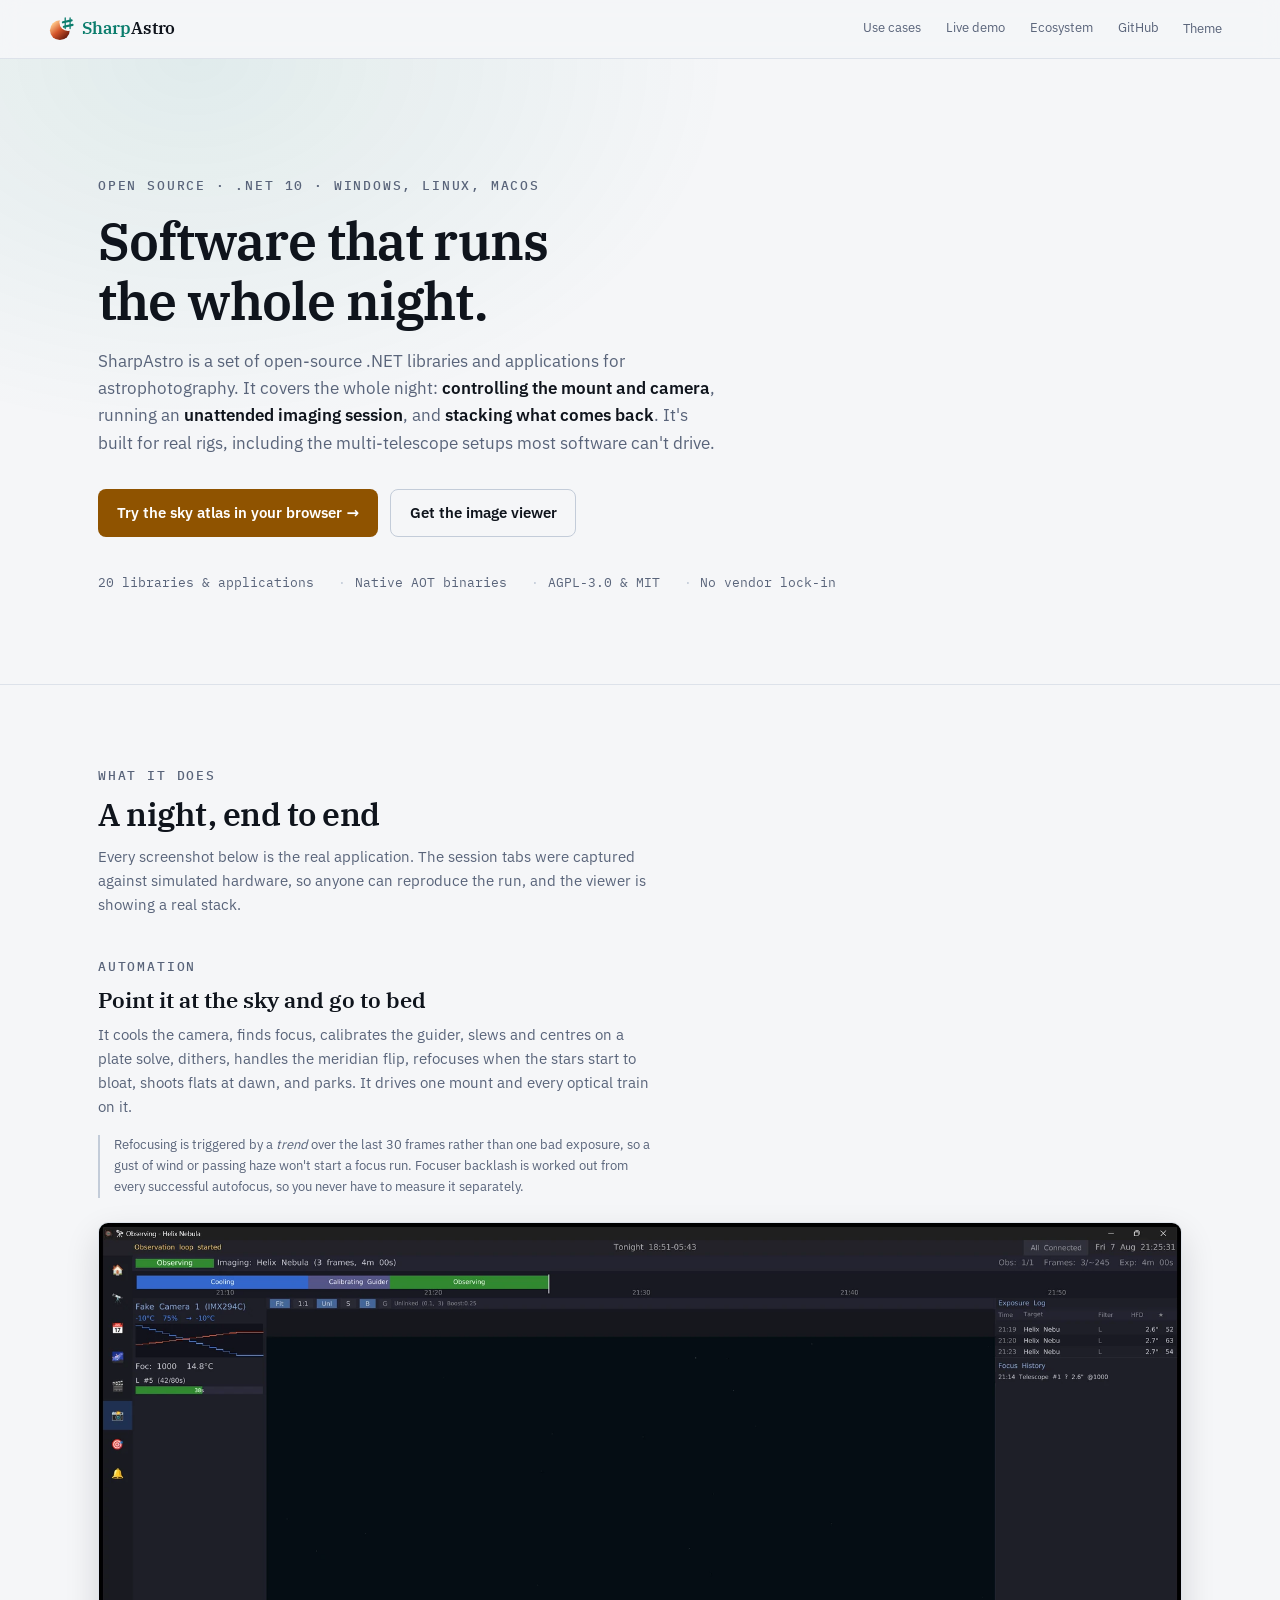
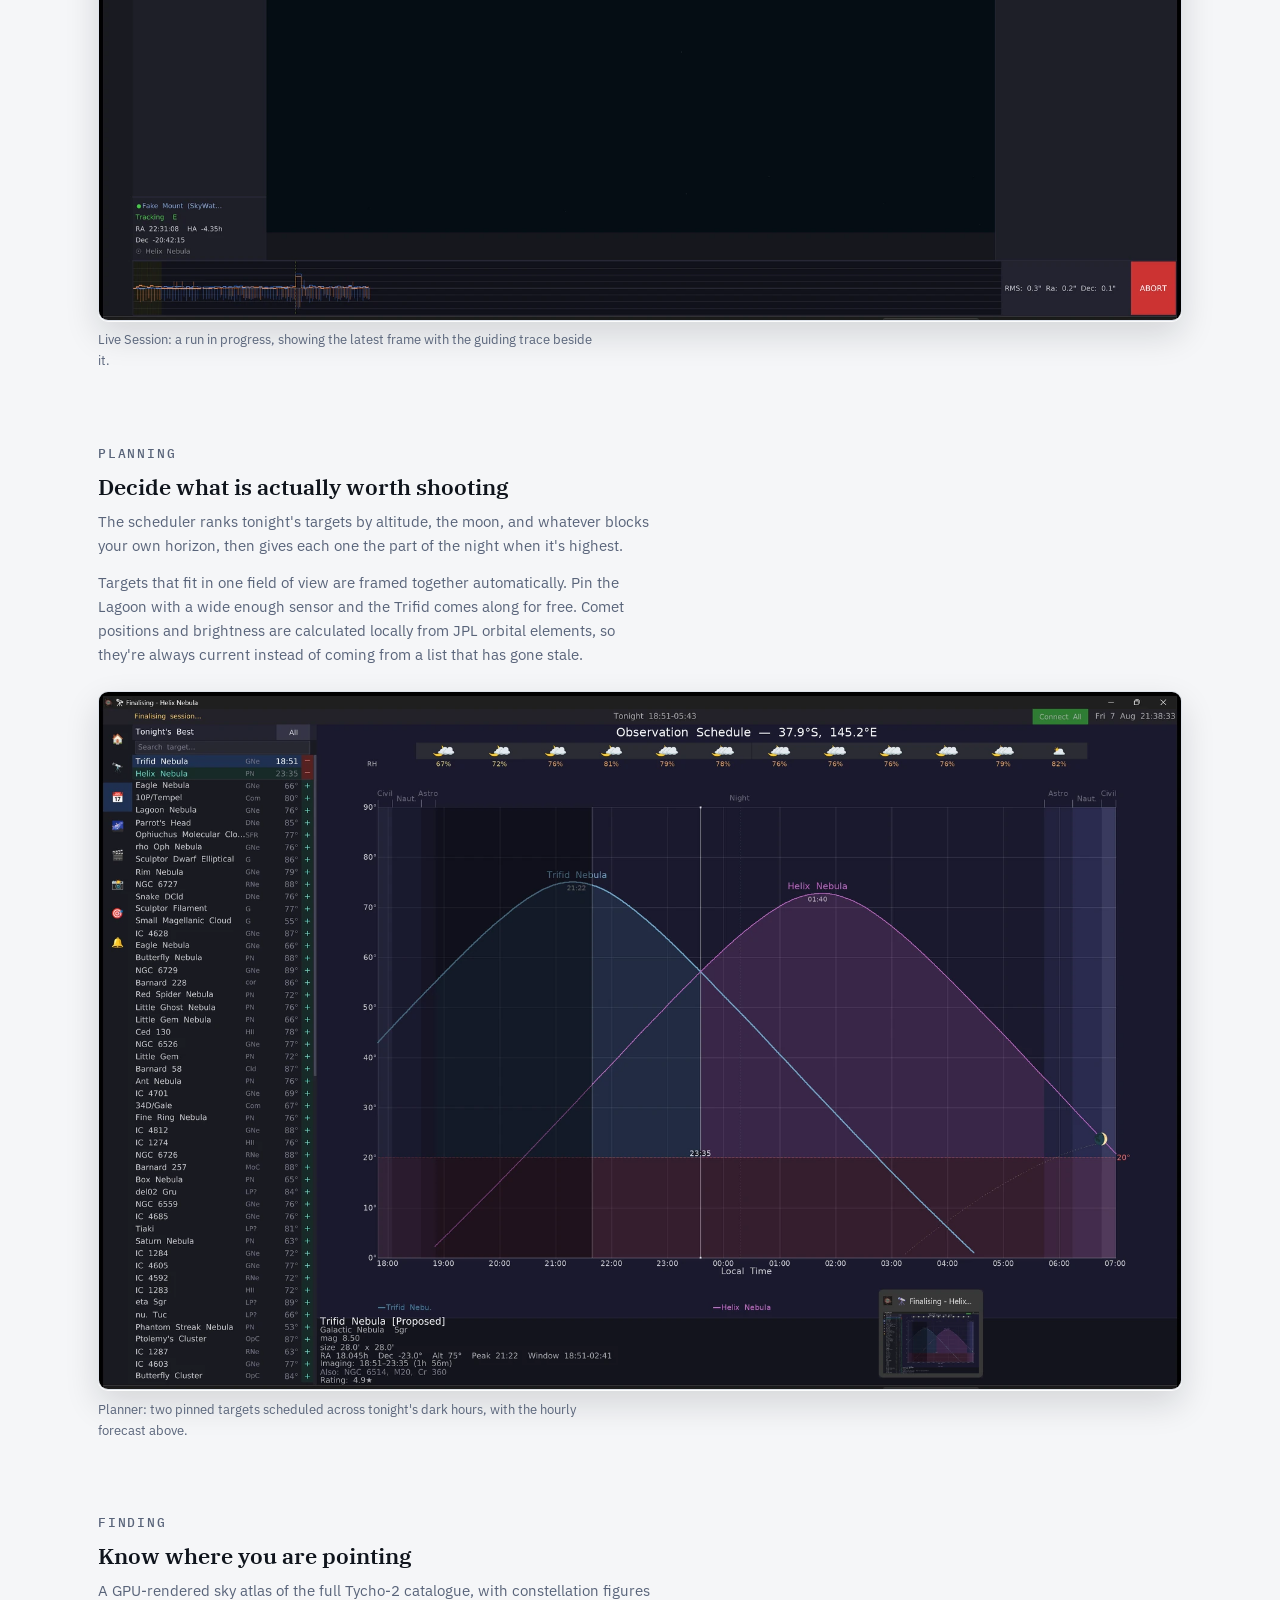
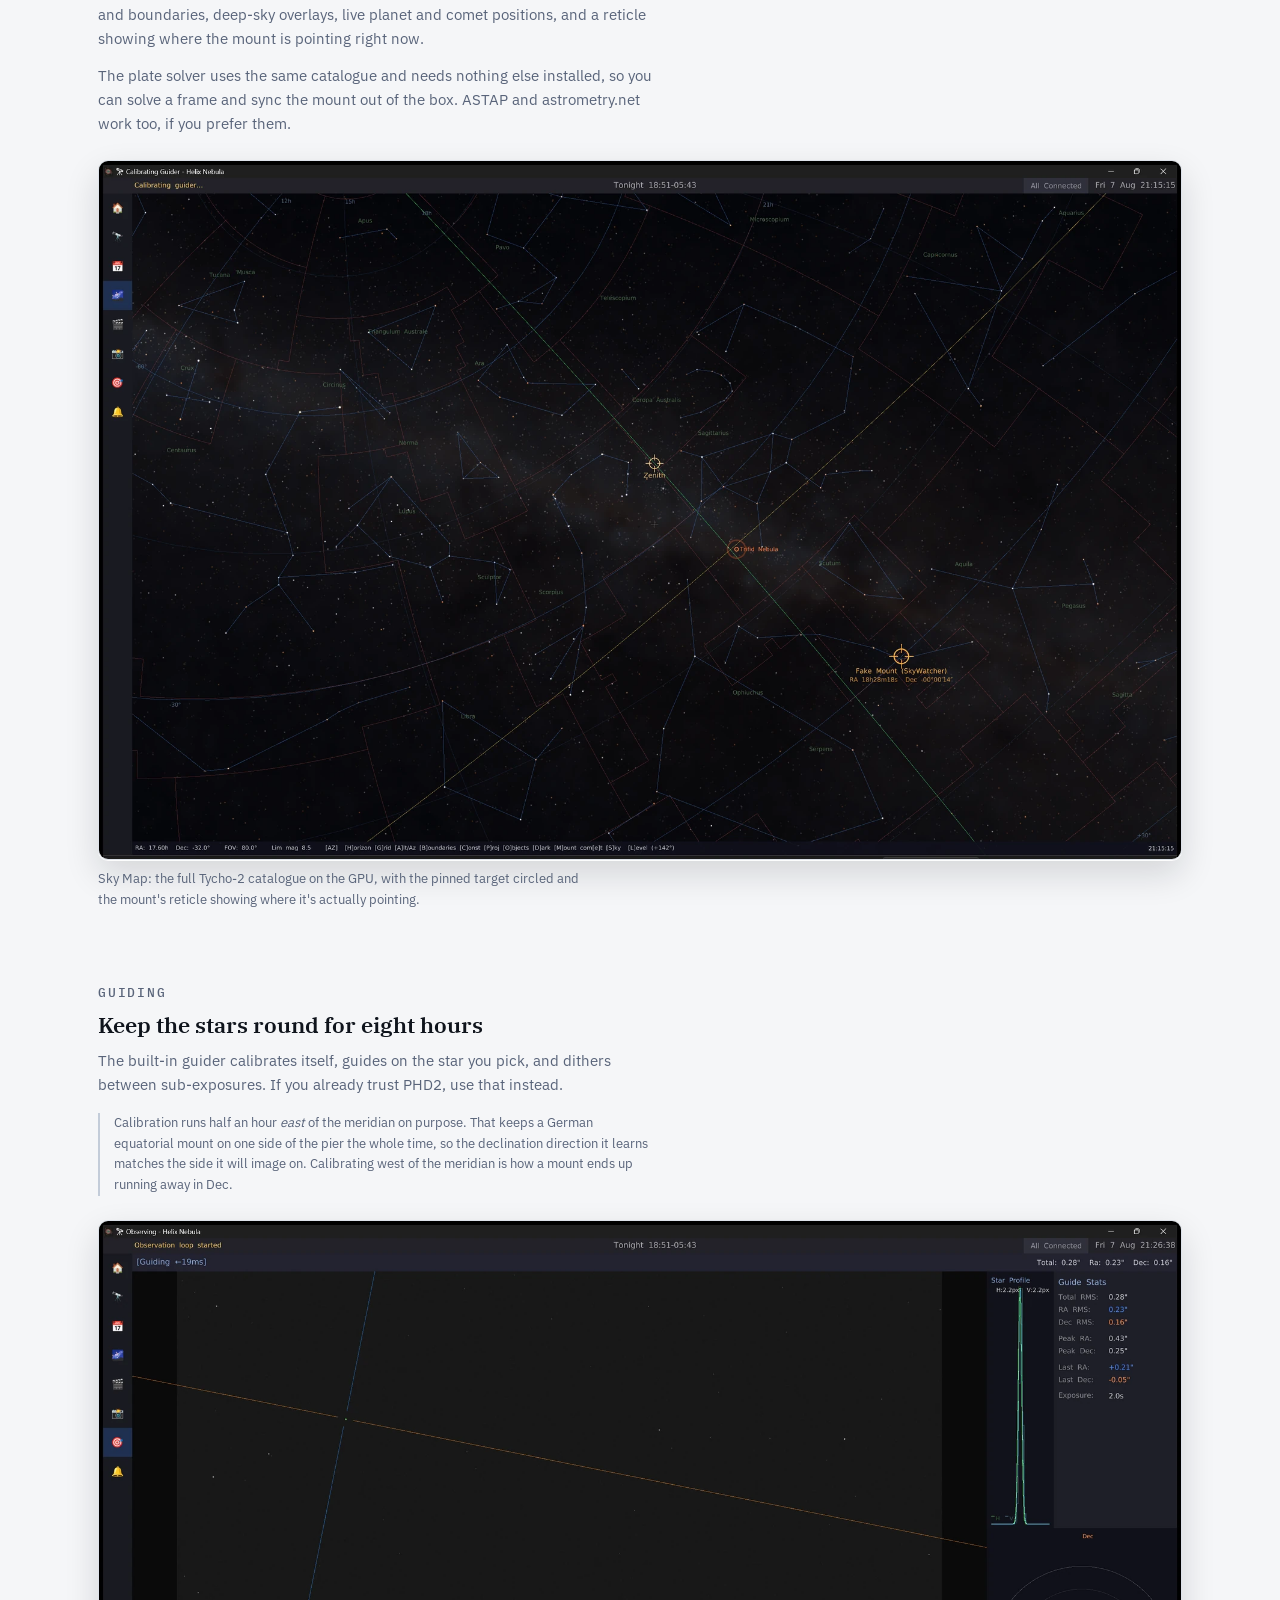
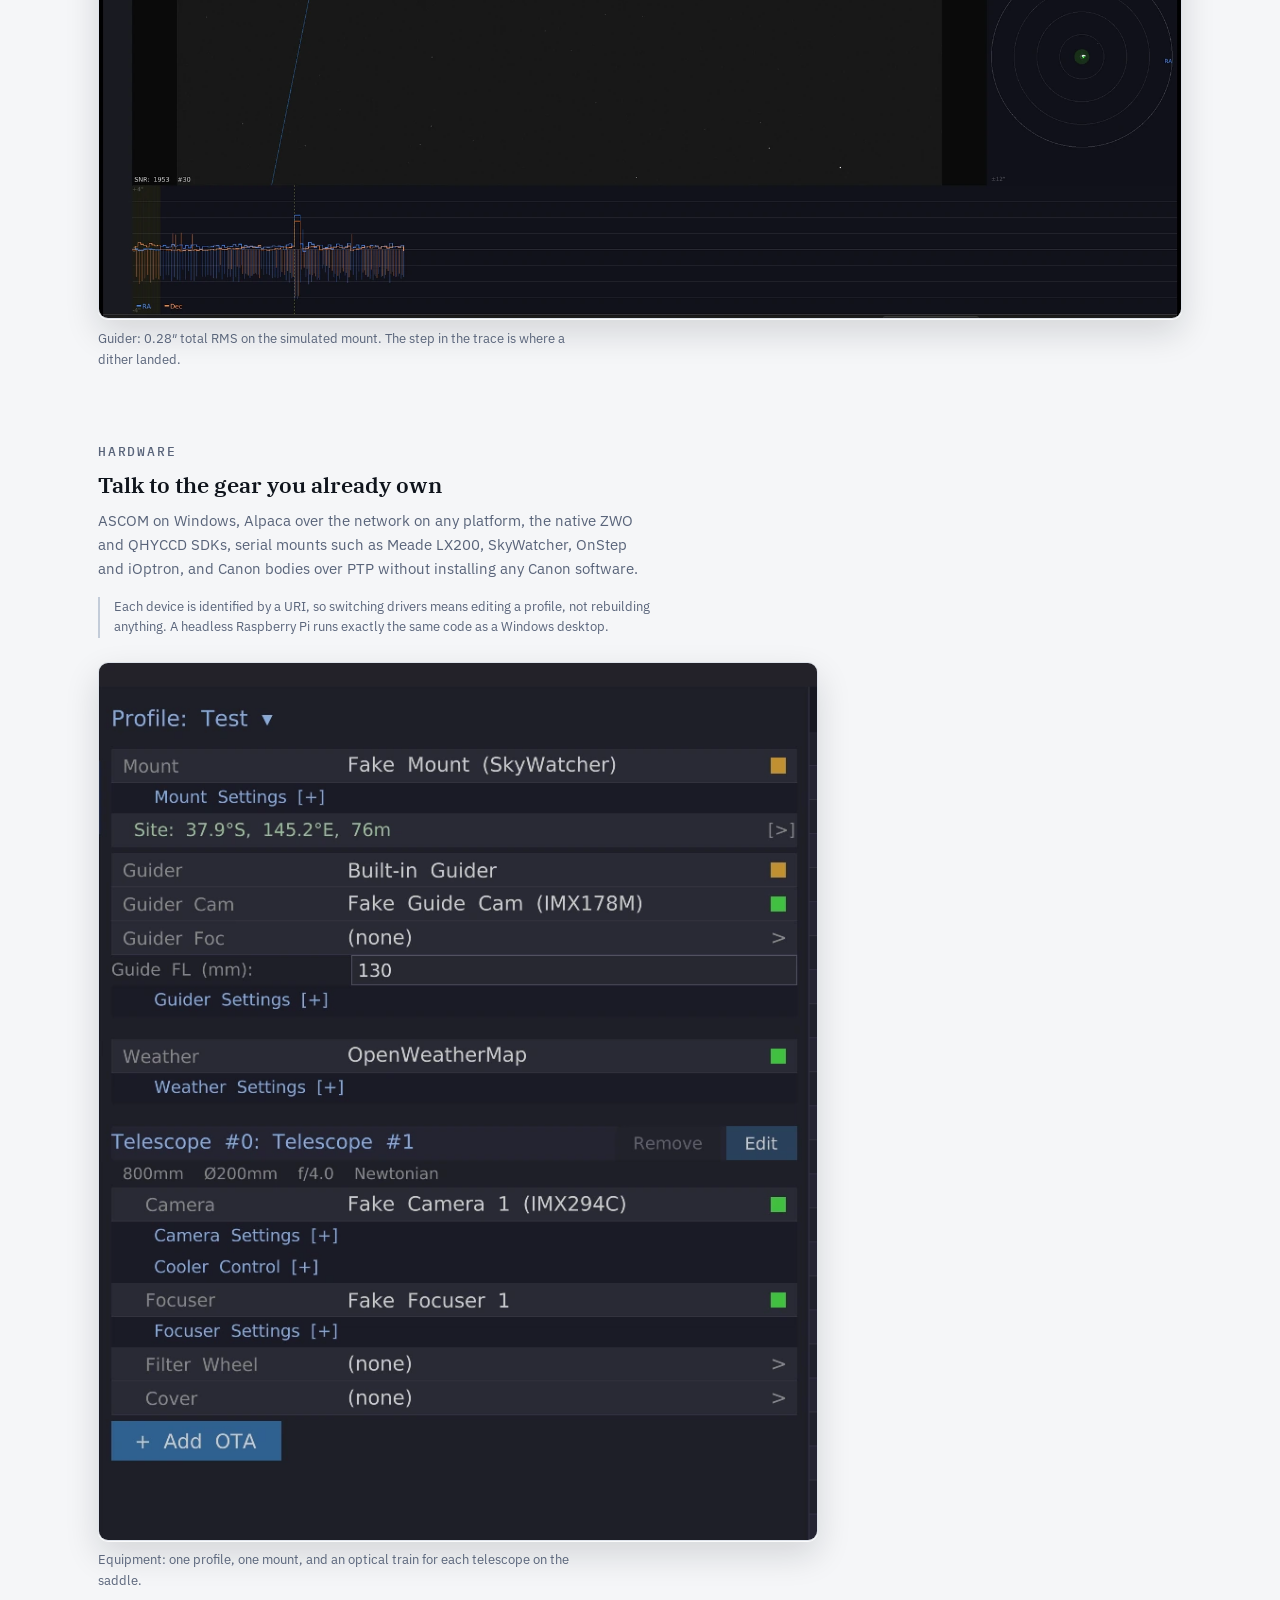
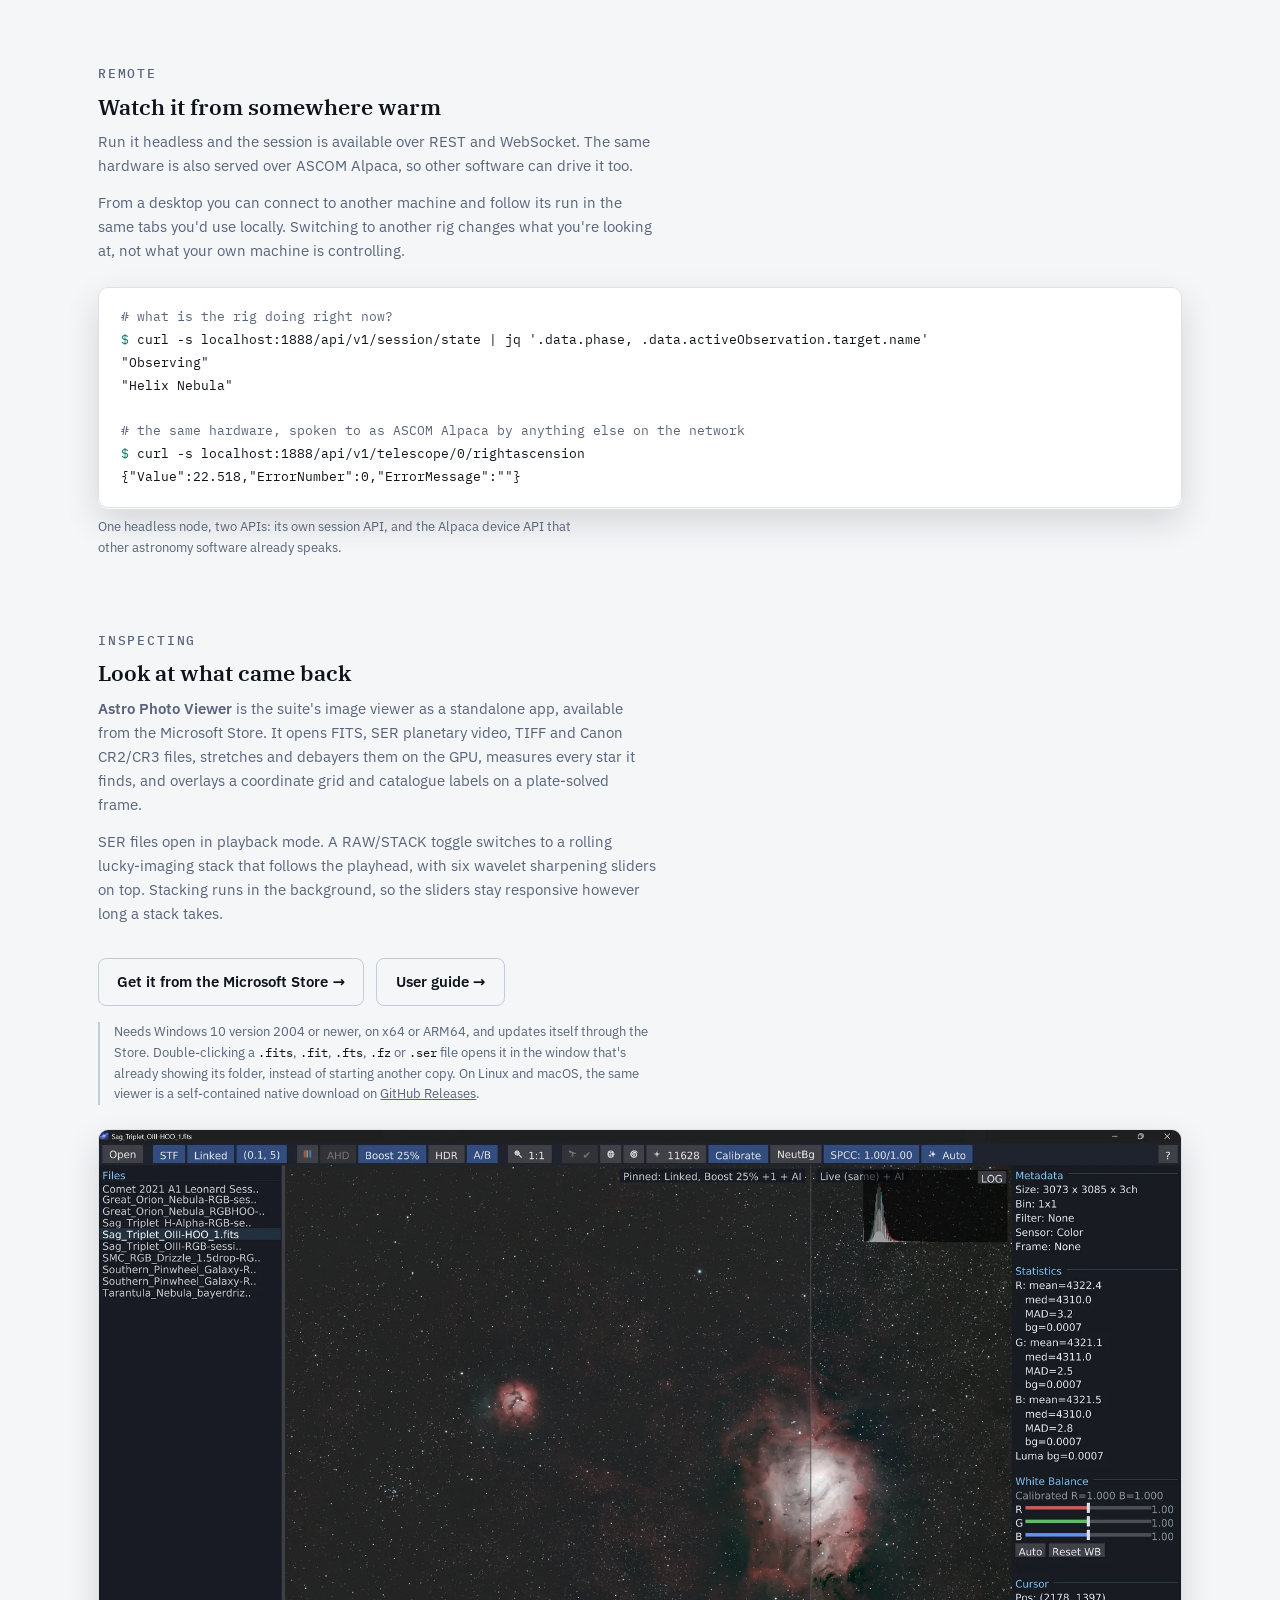
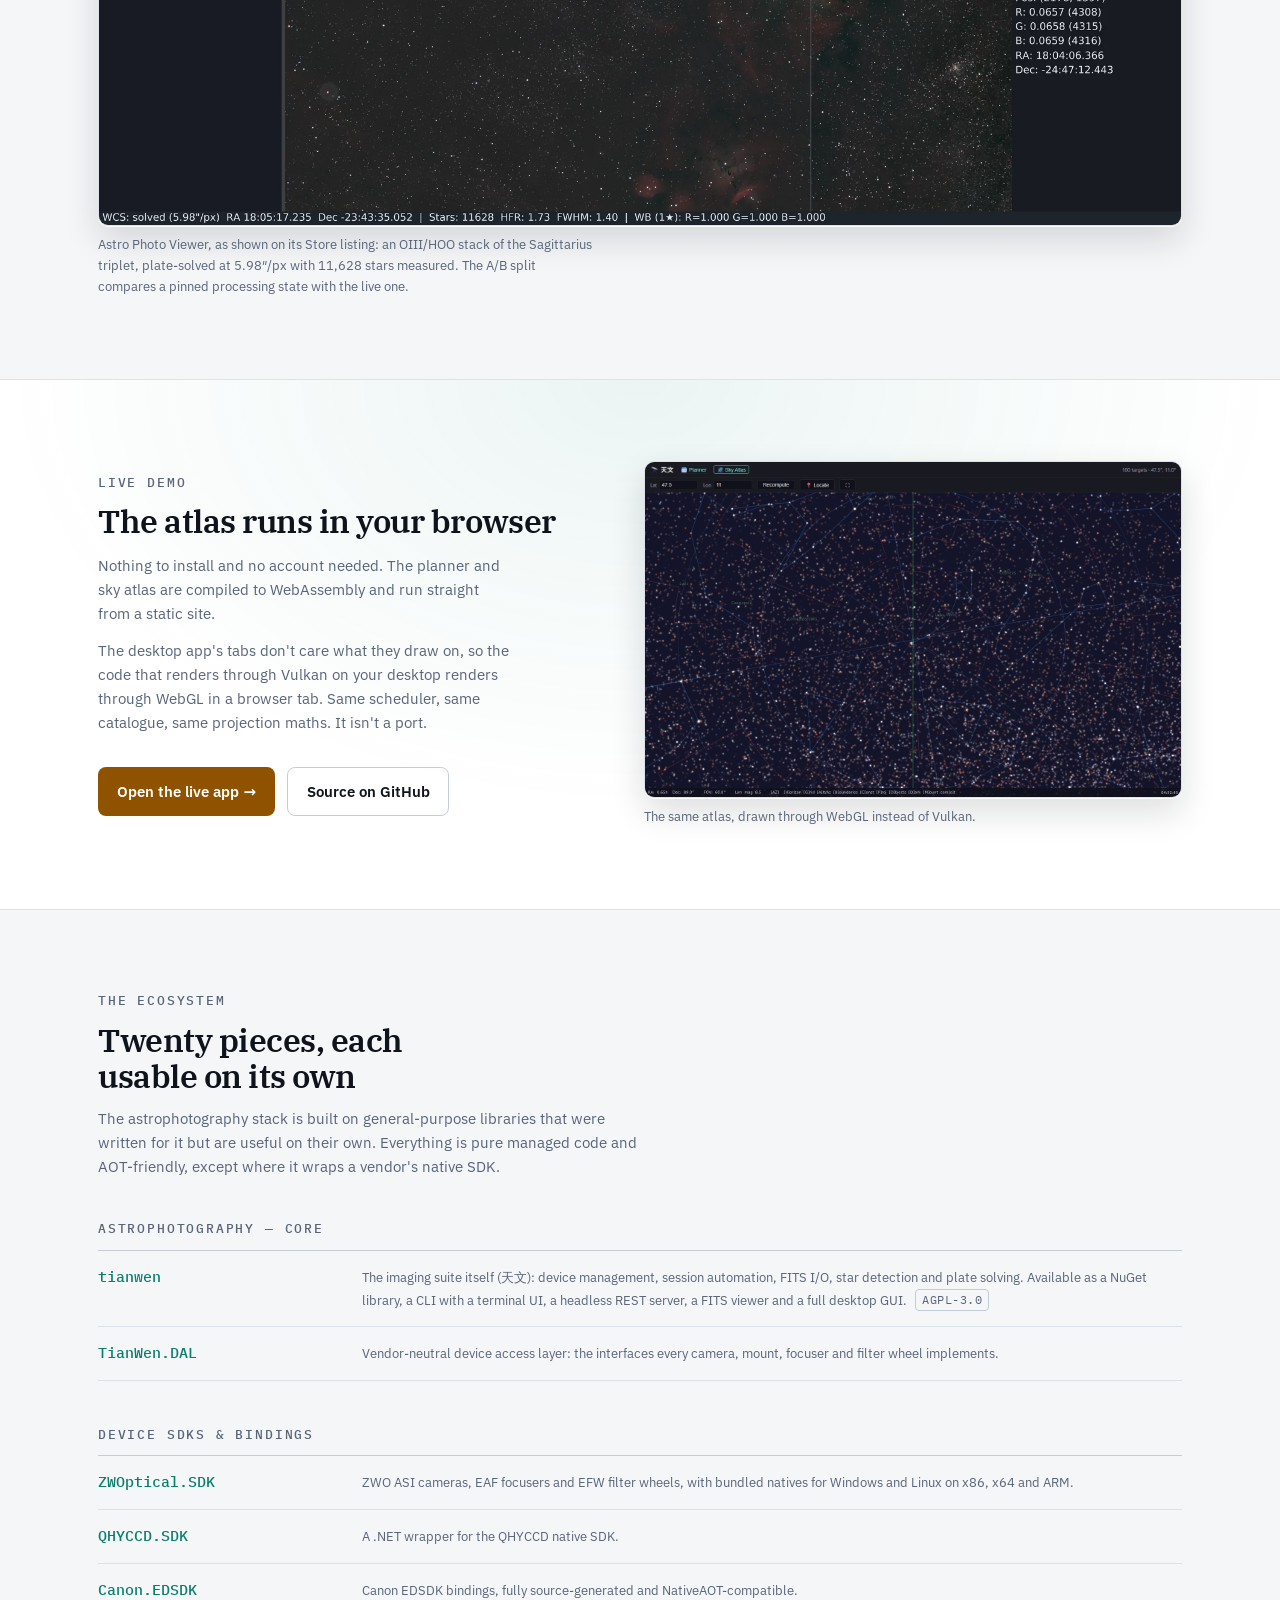
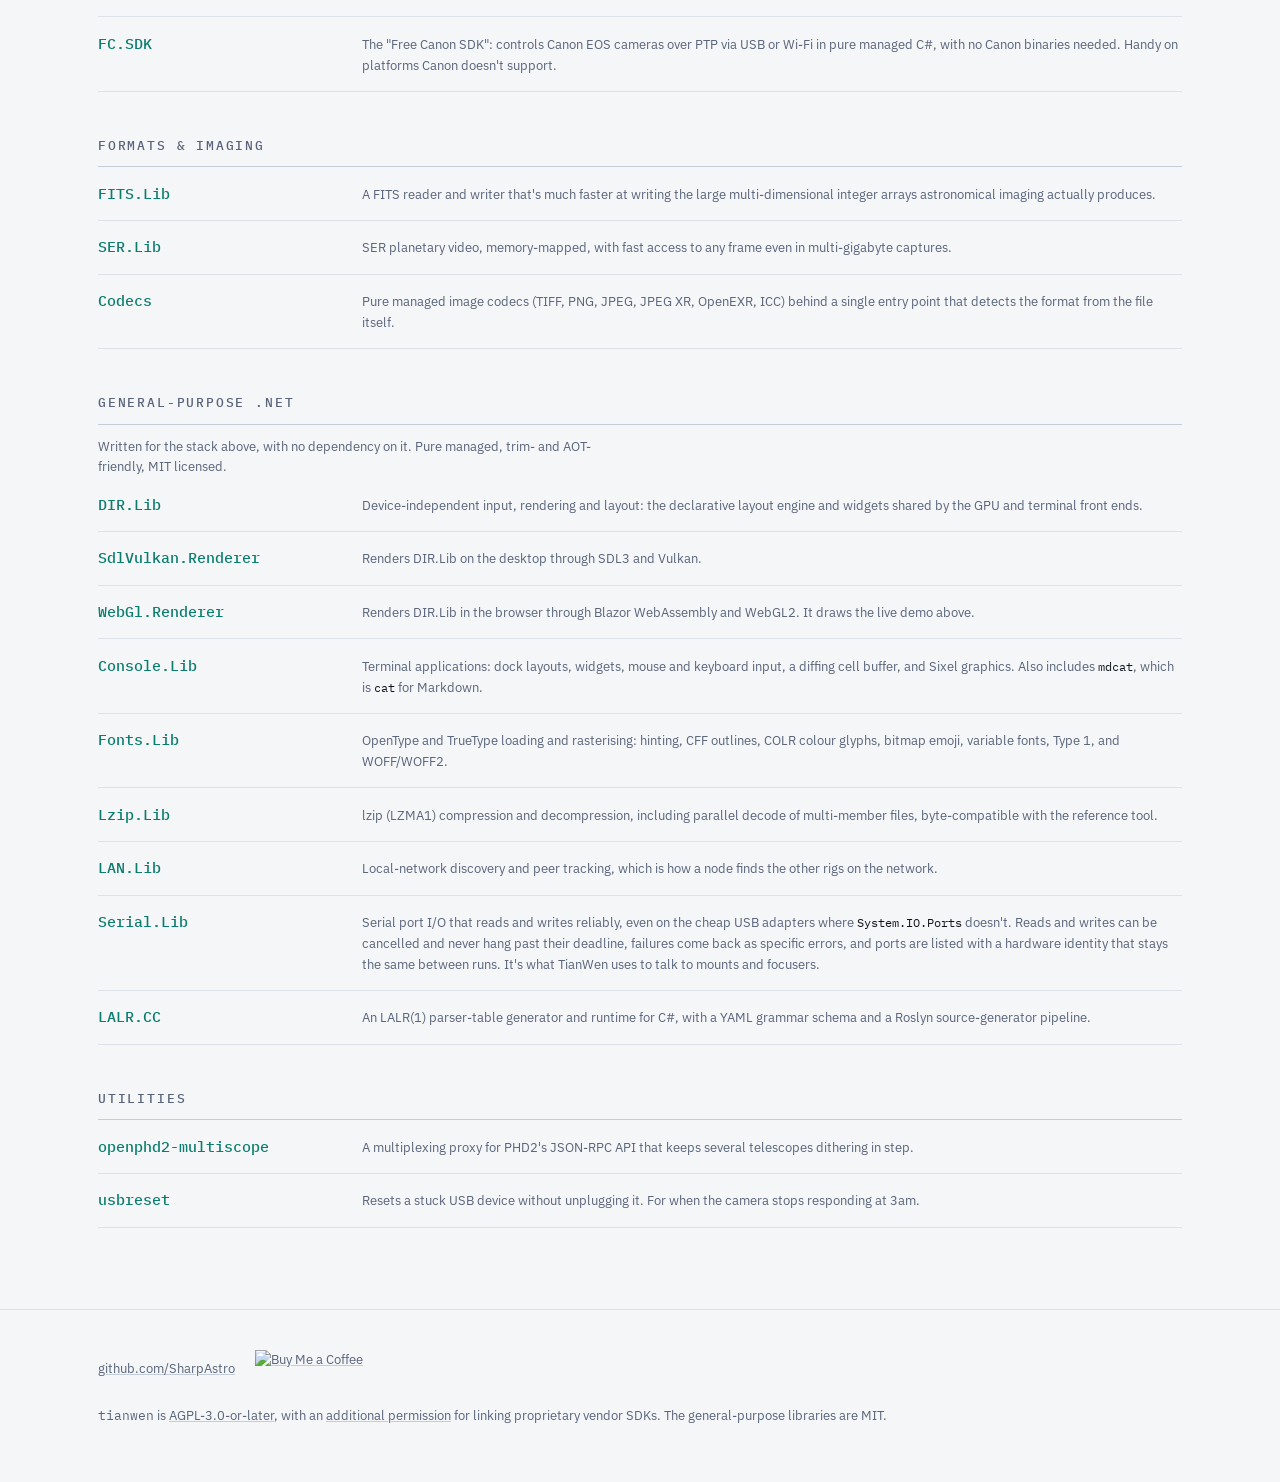
==== commit dff952f6: "docs(site): plainer wording throughout, and Serial.Lib in the catalogue Rewrites the landing page co" ====
--- a/index.html
+++ b/index.html
@@ -83,10 +83,11 @@
                 <p class="eyebrow">Open source &middot; .NET&nbsp;10 &middot; Windows, Linux, macOS</p>
                 <h1>Software that runs the whole night.</h1>
                 <p class="lede">
-                    SharpAstro is an ecosystem of .NET libraries and applications for astrophotography &mdash;
-                    from <strong>talking to the mount and the camera</strong>, through an
-                    <strong>unattended imaging session</strong>, to <strong>stacking what came back</strong>.
-                    Built for real rigs, including the multi-telescope setups most software will not drive.
+                    SharpAstro is a set of open-source .NET libraries and applications for
+                    astrophotography. It covers the whole night: <strong>controlling the mount and
+                    camera</strong>, running an <strong>unattended imaging session</strong>, and
+                    <strong>stacking what comes back</strong>. It's built for real rigs, including the
+                    multi-telescope setups most software can't drive.
                 </p>
 
                 <div class="cta-row">
@@ -95,7 +96,7 @@
                 </div>
 
                 <p class="hero-meta">
-                    <span>19 libraries &amp; applications</span>
+                    <span>20 libraries &amp; applications</span>
                     <span>Native AOT binaries</span>
                     <span>AGPL-3.0 &amp; MIT</span>
                     <span>No vendor lock-in</span>
@@ -109,9 +110,9 @@
                     <p class="eyebrow">What it does</p>
                     <h2>A night, end to end</h2>
                     <p>
-                        Every screenshot below is the real application: the session tabs driven against
-                        simulated hardware, so the whole run is reproducible, and the viewer on a real
-                        stack.
+                        Every screenshot below is the real application. The session tabs were captured
+                        against simulated hardware, so anyone can reproduce the run, and the viewer is
+                        showing a real stack.
                     </p>
                 </div>
 
@@ -122,19 +123,21 @@
                             <p class="eyebrow">Automation</p>
                             <h3>Point it at the sky and go to bed</h3>
                             <p>
-                                Cool the camera to setpoint, find focus, calibrate the guider, slew, centre on a
-                                plate solve, dither, flip the meridian, refocus when the stars start to bloat,
-                                shoot flats at dawn, and park. One mount, as many optical trains as it carries.
+                                It cools the camera, finds focus, calibrates the guider, slews and
+                                centres on a plate solve, dithers, handles the meridian flip, refocuses
+                                when the stars start to bloat, shoots flats at dawn, and parks. It
+                                drives one mount and every optical train on it.
                             </p>
                             <p class="detail">
-                                Refocus triggers on a <em>trend</em> across the last 30 frames, not one bad
-                                exposure &mdash; a gust or passing haze cannot start a focus run. Backlash is
-                                inferred from every successful autofocus rather than measured separately.
+                                Refocusing is triggered by a <em>trend</em> over the last 30 frames
+                                rather than one bad exposure, so a gust of wind or passing haze won't
+                                start a focus run. Focuser backlash is worked out from every successful
+                                autofocus, so you never have to measure it separately.
                             </p>
                         </div>
                         <figure>
                             <div class="shot"><img src="assets/img/live-session.webp" width="1800" height="1160" alt="The Live Session tab during an imaging run, showing the current frame, the session phase, and per-frame guiding statistics." loading="lazy" /></div>
-                            <figcaption>Live Session &mdash; a run in progress, with the frame just written and the guiding trace beside it.</figcaption>
+                            <figcaption>Live Session: a run in progress, showing the latest frame with the guiding trace beside it.</figcaption>
                         </figure>
                     </article>
 
@@ -143,20 +146,21 @@
                             <p class="eyebrow">Planning</p>
                             <h3>Decide what is actually worth shooting</h3>
                             <p>
-                                The scheduler scores catalogued targets for tonight against altitude, the moon,
-                                and your own horizon obstructions, then hands each one the slice of the night
-                                where it sits highest.
-                            </p>
-                            <p>
-                                Targets that fit a single pointing are co-framed automatically &mdash; pin the
-                                Lagoon with a wide enough sensor and the Trifid comes along in the same frame.
-                                Comets are computed locally from JPL orbital elements, so their positions and
-                                brightness are live rather than a stale list.
+                                The scheduler ranks tonight's targets by altitude, the moon, and
+                                whatever blocks your own horizon, then gives each one the part of the
+                                night when it's highest.
+                            </p>
+                            <p>
+                                Targets that fit in one field of view are framed together automatically.
+                                Pin the Lagoon with a wide enough sensor and the Trifid comes along for
+                                free. Comet positions and brightness are calculated locally from JPL
+                                orbital elements, so they're always current instead of coming from a
+                                list that has gone stale.
                             </p>
                         </div>
                         <figure>
                             <div class="shot"><img src="assets/img/planner.webp" width="1800" height="1160" alt="The Planner tab showing tonight's candidate targets, with altitude curves for two pinned objects plotted against the twilight bands and an hourly cloud forecast." loading="lazy" /></div>
-                            <figcaption>Planner &mdash; two pinned targets scored and scheduled across the dark window, with the hourly forecast above.</figcaption>
+                            <figcaption>Planner: two pinned targets scheduled across tonight's dark hours, with the hourly forecast above.</figcaption>
                         </figure>
                     </article>
 
@@ -165,19 +169,20 @@
                             <p class="eyebrow">Finding</p>
                             <h3>Know where you are pointing</h3>
                             <p>
-                                A GPU sky atlas over the full Tycho-2 catalogue, with constellation figures and
-                                boundaries, deep-sky overlays, live planet and comet positions, and the mount's
-                                own reticle drawn where it currently sits.
-                            </p>
-                            <p>
-                                Plate solving runs against the same catalogue with no external dependency, so a
-                                frame can be solved and the mount synced without installing anything else.
-                                ASTAP and astrometry.net are supported as alternatives.
+                                A GPU-rendered sky atlas of the full Tycho-2 catalogue, with
+                                constellation figures and boundaries, deep-sky overlays, live planet and
+                                comet positions, and a reticle showing where the mount is pointing right
+                                now.
+                            </p>
+                            <p>
+                                The plate solver uses the same catalogue and needs nothing else
+                                installed, so you can solve a frame and sync the mount out of the box.
+                                ASTAP and astrometry.net work too, if you prefer them.
                             </p>
                         </div>
                         <figure>
                             <div class="shot"><img src="assets/img/sky-atlas.webp" width="1800" height="1160" alt="The Sky Map tab showing the Milky Way through Sagittarius and Scorpius with constellation figures, boundaries, the ecliptic, the zenith marker and the mount's own reticle." loading="lazy" /></div>
-                            <figcaption>Sky Map &mdash; the full Tycho-2 catalogue on the GPU, with the pinned target circled and the mount's reticle drawn where it is actually pointing.</figcaption>
+                            <figcaption>Sky Map: the full Tycho-2 catalogue on the GPU, with the pinned target circled and the mount's reticle showing where it's actually pointing.</figcaption>
                         </figure>
                     </article>
 
@@ -186,19 +191,21 @@
                             <p class="eyebrow">Guiding</p>
                             <h3>Keep the stars round for eight hours</h3>
                             <p>
-                                A built-in guider that calibrates itself, guides on a selected star, and dithers
-                                between sub-exposures &mdash; or PHD2, if that is what you already trust.
+                                The built-in guider calibrates itself, guides on the star you pick, and
+                                dithers between sub-exposures. If you already trust PHD2, use that
+                                instead.
                             </p>
                             <p class="detail">
-                                Calibration deliberately runs half an hour <em>east</em> of the meridian, so a
-                                German equatorial stays on one side of the pier throughout and the declination
-                                sense it learns matches the side it will image on. Calibrating west of the
-                                meridian is how a mount teaches itself to run away in Dec.
+                                Calibration runs half an hour <em>east</em> of the meridian on purpose.
+                                That keeps a German equatorial mount on one side of the pier the whole
+                                time, so the declination direction it learns matches the side it will
+                                image on. Calibrating west of the meridian is how a mount ends up
+                                running away in Dec.
                             </p>
                         </div>
                         <figure>
                             <div class="shot"><img src="assets/img/guider.webp" width="1800" height="1160" alt="The Guider tab showing the guide star with its right ascension and declination vectors, a star profile, guide statistics, a scatter plot, and the guiding trace with a dither step." loading="lazy" /></div>
-                            <figcaption>Guider &mdash; 0.28&Prime; total RMS on the simulated mount, with the step in the trace where a dither landed.</figcaption>
+                            <figcaption>Guider: 0.28&Prime; total RMS on the simulated mount. The step in the trace is where a dither landed.</figcaption>
                         </figure>
                     </article>
 
@@ -207,19 +214,20 @@
                             <p class="eyebrow">Hardware</p>
                             <h3>Talk to the gear you already own</h3>
                             <p>
-                                ASCOM on Windows, Alpaca over HTTP anywhere, native ZWO and QHYCCD SDKs, serial
-                                mounts including Meade LX200, SkyWatcher, OnStep and iOptron, and Canon bodies
-                                over PTP with no vendor SDK installed at all.
+                                ASCOM on Windows, Alpaca over the network on any platform, the native
+                                ZWO and QHYCCD SDKs, serial mounts such as Meade LX200, SkyWatcher,
+                                OnStep and iOptron, and Canon bodies over PTP without installing any
+                                Canon software.
                             </p>
                             <p class="detail">
-                                Devices are addressed by URI, so a driver is a string in a profile rather than a
-                                compile-time choice, and a headless Raspberry Pi runs the same code as a Windows
-                                desktop.
+                                Each device is identified by a URI, so switching drivers means editing a
+                                profile, not rebuilding anything. A headless Raspberry Pi runs exactly
+                                the same code as a Windows desktop.
                             </p>
                         </div>
                         <figure class="figure-narrow">
                             <div class="shot"><img src="assets/img/equipment.webp" width="760" height="928" alt="The Equipment tab showing a profile with a mount, guider, guide camera, weather source, and one optical train with its camera and focuser assigned." loading="lazy" /></div>
-                            <figcaption>Equipment &mdash; one profile, one mount, and an optical train per telescope on the saddle.</figcaption>
+                            <figcaption>Equipment: one profile, one mount, and an optical train for each telescope on the saddle.</figcaption>
                         </figure>
                     </article>
 
@@ -228,13 +236,14 @@
                             <p class="eyebrow">Remote</p>
                             <h3>Watch it from somewhere warm</h3>
                             <p>
-                                A headless server exposes the session over REST and WebSocket, and serves the
-                                same hardware over the ASCOM Alpaca protocol, so other software can drive it too.
-                            </p>
-                            <p>
-                                A desktop can bind another node and mirror its run through the same tabs that
-                                render a local one. Selecting a rig changes what you are looking at &mdash; never
-                                what your own machine owns.
+                                Run it headless and the session is available over REST and WebSocket.
+                                The same hardware is also served over ASCOM Alpaca, so other software
+                                can drive it too.
+                            </p>
+                            <p>
+                                From a desktop you can connect to another machine and follow its run in
+                                the same tabs you'd use locally. Switching to another rig changes what
+                                you're looking at, not what your own machine is controlling.
                             </p>
                         </div>
                         <figure>
@@ -246,7 +255,7 @@
 <span class="c"># the same hardware, spoken to as ASCOM Alpaca by anything else on the network</span>
 <span class="p">$</span> curl -s localhost:1888/api/v1/telescope/0/rightascension
 <span class="o">{"Value":22.518,"ErrorNumber":0,"ErrorMessage":""}</span></code></pre>
-                            <figcaption>The headless node answers on both planes at once: the native session API, and the Alpaca device API other software already speaks.</figcaption>
+                            <figcaption>One headless node, two APIs: its own session API, and the Alpaca device API that other astronomy software already speaks.</figcaption>
                         </figure>
                     </article>
 
@@ -255,35 +264,36 @@
                             <p class="eyebrow">Inspecting</p>
                             <h3>Look at what came back</h3>
                             <p>
-                                <strong>Astro Photo Viewer</strong> is a second application, shipped on its
-                                own through the Microsoft Store: the suite's viewer, without the suite. It
-                                opens FITS, SER planetary video, TIFF and Canon CR2/CR3, stretches and
-                                demosaics on the GPU, measures every star it finds, and draws a WCS grid with
-                                catalogue annotations over a plate-solved frame.
-                            </p>
-                            <p>
-                                A SER switches to frame playback, and a RAW/STACK toggle runs a rolling
-                                lucky-imaging stack that follows the playhead, with six wavelet-sharpen
-                                sliders over it. All of it off the render thread, so the sliders stay instant
-                                however long a stack takes.
+                                <strong>Astro Photo Viewer</strong> is the suite's image viewer as a
+                                standalone app, available from the Microsoft Store. It opens FITS, SER
+                                planetary video, TIFF and Canon CR2/CR3 files, stretches and debayers
+                                them on the GPU, measures every star it finds, and overlays a coordinate
+                                grid and catalogue labels on a plate-solved frame.
+                            </p>
+                            <p>
+                                SER files open in playback mode. A RAW/STACK toggle switches to a
+                                rolling lucky-imaging stack that follows the playhead, with six wavelet
+                                sharpening sliders on top. Stacking runs in the background, so the
+                                sliders stay responsive however long a stack takes.
                             </p>
                             <div class="cta-row">
                                 <a class="btn btn-ghost" href="https://apps.microsoft.com/detail/9pmdzp16tgbg">Get it from the Microsoft Store &rarr;</a>
                                 <a class="btn btn-ghost" href="guide/viewer.html">User guide &rarr;</a>
                             </div>
                             <p class="detail">
-                                Windows&nbsp;10 version&nbsp;2004 or newer, x64 and ARM64, updating itself
-                                from the Store. Double-clicking a <code>.fits</code>, <code>.fit</code>,
-                                <code>.fts</code>, <code>.fz</code> or <code>.ser</code> opens that file in
-                                the window already showing its folder rather than starting another copy.
-                                Linux and macOS run the same viewer from a self-contained native AOT archive
-                                on <a href="https://github.com/SharpAstro/tianwen/releases">GitHub
+                                Needs Windows&nbsp;10 version&nbsp;2004 or newer, on x64 or ARM64, and
+                                updates itself through the Store. Double-clicking a <code>.fits</code>,
+                                <code>.fit</code>, <code>.fts</code>, <code>.fz</code> or
+                                <code>.ser</code> file opens it in the window that's already showing its
+                                folder, instead of starting another copy. On Linux and macOS, the same
+                                viewer is a self-contained native download on <a
+                                href="https://github.com/SharpAstro/tianwen/releases">GitHub
                                 Releases</a>.
                             </p>
                         </div>
                         <figure>
                             <div class="shot"><img src="assets/img/viewer.webp" width="1800" height="1155" alt="Astro Photo Viewer showing a colour FITS of the Lagoon and Trifid nebulae: the file list at left, an A/B split down the middle between a pinned stretch and the live one, and metadata, per-channel statistics, white-balance sliders and a cursor read-out at right." loading="lazy" /></div>
-                            <figcaption>Astro Photo Viewer &mdash; the same screenshot the Store listing carries. An OIII/HOO stack of the Sagittarius triplet, plate-solved at 5.98&Prime;/px with 11,628 stars measured, the A/B split holding a pinned processing state against the live one.</figcaption>
+                            <figcaption>Astro Photo Viewer, as shown on its Store listing: an OIII/HOO stack of the Sagittarius triplet, plate-solved at 5.98&Prime;/px with 11,628 stars measured. The A/B split compares a pinned processing state with the live one.</figcaption>
                         </figure>
                     </article>
 
@@ -297,14 +307,13 @@
                     <p class="eyebrow">Live demo</p>
                     <h2>The atlas runs in your browser</h2>
                     <p>
-                        No install and no account: the planner and the sky atlas are compiled to WebAssembly and
-                        served as a static site.
+                        Nothing to install and no account needed. The planner and sky atlas are compiled
+                        to WebAssembly and run straight from a static site.
                     </p>
                     <p>
-                        Every tab in the desktop application is generic over the surface it draws on, so the same
-                        code that renders through Vulkan on a desktop renders through WebGL in a tab. It is the
-                        same scheduler, the same catalogue, and the same projection maths &mdash; not a
-                        reimplementation.
+                        The desktop app's tabs don't care what they draw on, so the code that renders
+                        through Vulkan on your desktop renders through WebGL in a browser tab. Same
+                        scheduler, same catalogue, same projection maths. It isn't a port.
                     </p>
                     <div class="cta-row">
                         <a class="btn btn-primary" href="/tianwen/">Open the live app &rarr;</a>
@@ -322,11 +331,11 @@
             <div class="wrap">
                 <div class="section-head">
                     <p class="eyebrow">The ecosystem</p>
-                    <h2>Nineteen pieces, each usable on its own</h2>
+                    <h2>Twenty pieces, each usable on its own</h2>
                     <p>
-                        The astrophotography stack sits on top of general-purpose libraries that were written to
-                        support it and are independently useful. All pure-managed and AOT-friendly unless they
-                        wrap a vendor's native SDK.
+                        The astrophotography stack is built on general-purpose libraries that were
+                        written for it but are useful on their own. Everything is pure managed code and
+                        AOT-friendly, except where it wraps a vendor's native SDK.
                     </p>
                 </div>
 
@@ -337,7 +346,7 @@
                         <ul class="cat-list">
                             <li><a href="https://github.com/SharpAstro/tianwen">
                                 <span class="cat-name">tianwen</span>
-                                <span class="cat-desc">The imaging suite itself (天文). Device management, session automation, FITS I/O, star detection and plate solving. Ships as a NuGet library, a CLI with a terminal UI, a headless REST server, a FITS viewer and an integrated GUI.<span class="cat-flag">AGPL-3.0</span></span>
+                                <span class="cat-desc">The imaging suite itself (天文): device management, session automation, FITS I/O, star detection and plate solving. Available as a NuGet library, a CLI with a terminal UI, a headless REST server, a FITS viewer and a full desktop GUI.<span class="cat-flag">AGPL-3.0</span></span>
                             </a></li>
                             <li><a href="https://github.com/SharpAstro/TianWen.DAL">
                                 <span class="cat-name">TianWen.DAL</span>
@@ -355,7 +364,7 @@
                             </a></li>
                             <li><a href="https://github.com/SharpAstro/QHYCCD.SDK">
                                 <span class="cat-name">QHYCCD.SDK</span>
-                                <span class="cat-desc">QHYCCD native SDK wrapper for .NET.</span>
+                                <span class="cat-desc">A .NET wrapper for the QHYCCD native SDK.</span>
                             </a></li>
                             <li><a href="https://github.com/SharpAstro/Canon.EDSDK">
                                 <span class="cat-name">Canon.EDSDK</span>
@@ -363,7 +372,7 @@
                             </a></li>
                             <li><a href="https://github.com/SharpAstro/FC.SDK">
                                 <span class="cat-name">FC.SDK</span>
-                                <span class="cat-desc">"Free Canon SDK" &mdash; Canon EOS control over PTP via USB and Wi-Fi in pure managed C#, with no Canon binary required. The option for platforms Canon does not ship for.</span>
+                                <span class="cat-desc">The "Free Canon SDK": controls Canon EOS cameras over PTP via USB or Wi-Fi in pure managed C#, with no Canon binaries needed. Handy on platforms Canon doesn't support.</span>
                             </a></li>
                         </ul>
                     </div>
@@ -373,15 +382,15 @@
                         <ul class="cat-list">
                             <li><a href="https://github.com/SharpAstro/FITS.Lib">
                                 <span class="cat-name">FITS.Lib</span>
-                                <span class="cat-desc">FITS reader and writer, with a large speed-up for writing the big multi-dimensional integer arrays astronomical imaging actually produces.</span>
+                                <span class="cat-desc">A FITS reader and writer that's much faster at writing the large multi-dimensional integer arrays astronomical imaging actually produces.</span>
                             </a></li>
                             <li><a href="https://github.com/SharpAstro/SER.Lib">
                                 <span class="cat-name">SER.Lib</span>
-                                <span class="cat-desc">The SER planetary video format, memory-mapped with frame-accurate random access even in multi-gigabyte captures.</span>
+                                <span class="cat-desc">SER planetary video, memory-mapped, with fast access to any frame even in multi-gigabyte captures.</span>
                             </a></li>
                             <li><a href="https://github.com/SharpAstro/Codecs">
                                 <span class="cat-name">Codecs</span>
-                                <span class="cat-desc">A family of pure-managed image codecs (TIFF, PNG, JPEG, JPEG&nbsp;XR, OpenEXR, ICC) behind a facade that sniffs magic bytes and dispatches.</span>
+                                <span class="cat-desc">Pure managed image codecs (TIFF, PNG, JPEG, JPEG&nbsp;XR, OpenEXR, ICC) behind a single entry point that detects the format from the file itself.</span>
                             </a></li>
                         </ul>
                     </div>
@@ -395,19 +404,19 @@
                         <ul class="cat-list">
                             <li><a href="https://github.com/SharpAstro/DIR.Lib">
                                 <span class="cat-name">DIR.Lib</span>
-                                <span class="cat-desc">Device-independent input, rendering and layout &mdash; the declarative layout engine and widget model shared by the GPU and terminal front ends.</span>
+                                <span class="cat-desc">Device-independent input, rendering and layout: the declarative layout engine and widgets shared by the GPU and terminal front ends.</span>
                             </a></li>
                             <li><a href="https://github.com/SharpAstro/SdlVulkan.Renderer">
                                 <span class="cat-name">SdlVulkan.Renderer</span>
-                                <span class="cat-desc">An SDL3 + Vulkan rendering surface over those primitives.</span>
+                                <span class="cat-desc">Renders DIR.Lib on the desktop through SDL3 and Vulkan.</span>
                             </a></li>
                             <li><a href="https://github.com/SharpAstro/WebGl.Renderer">
                                 <span class="cat-name">WebGl.Renderer</span>
-                                <span class="cat-desc">The same surface for Blazor WebAssembly and WebGL2 &mdash; what draws the live demo above.</span>
+                                <span class="cat-desc">Renders DIR.Lib in the browser through Blazor WebAssembly and WebGL2. It draws the live demo above.</span>
                             </a></li>
                             <li><a href="https://github.com/SharpAstro/Console.Lib">
                                 <span class="cat-name">Console.Lib</span>
-                                <span class="cat-desc">Terminal applications: dock layouts, widgets, mouse and keyboard input, a diffing cell buffer, and Sixel graphics. Also ships <code>mdcat</code>, a cat-for-Markdown.</span>
+                                <span class="cat-desc">Terminal applications: dock layouts, widgets, mouse and keyboard input, a diffing cell buffer, and Sixel graphics. Also includes <code>mdcat</code>, which is <code>cat</code> for Markdown.</span>
                             </a></li>
                             <li><a href="https://github.com/SharpAstro/Fonts.Lib">
                                 <span class="cat-name">Fonts.Lib</span>
@@ -419,7 +428,11 @@
                             </a></li>
                             <li><a href="https://github.com/SharpAstro/LAN.Lib">
                                 <span class="cat-name">LAN.Lib</span>
-                                <span class="cat-desc">Local-network discovery and peer tracking &mdash; how a node finds the other rigs on the network.</span>
+                                <span class="cat-desc">Local-network discovery and peer tracking, which is how a node finds the other rigs on the network.</span>
+                            </a></li>
+                            <li><a href="https://github.com/SharpAstro/Serial.Lib">
+                                <span class="cat-name">Serial.Lib</span>
+                                <span class="cat-desc">Serial port I/O that reads and writes reliably, even on the cheap USB adapters where <code>System.IO.Ports</code> doesn't. Reads and writes can be cancelled and never hang past their deadline, failures come back as specific errors, and ports are listed with a hardware identity that stays the same between runs. It's what TianWen uses to talk to mounts and focusers.</span>
                             </a></li>
                             <li><a href="https://github.com/SharpAstro/LALR.CC">
                                 <span class="cat-name">LALR.CC</span>
@@ -433,11 +446,11 @@
                         <ul class="cat-list">
                             <li><a href="https://github.com/SharpAstro/openphd2-multiscope">
                                 <span class="cat-name">openphd2-multiscope</span>
-                                <span class="cat-desc">A multiplexing proxy for PHD2's JSON-RPC API, so several telescopes dither in step.</span>
+                                <span class="cat-desc">A multiplexing proxy for PHD2's JSON-RPC API that keeps several telescopes dithering in step.</span>
                             </a></li>
                             <li><a href="https://github.com/SharpAstro/usbreset">
                                 <span class="cat-name">usbreset</span>
-                                <span class="cat-desc">Resets a wedged USB device without a physical replug &mdash; for the camera that stops answering at 3am.</span>
+                                <span class="cat-desc">Resets a stuck USB device without unplugging it. For when the camera stops responding at 3am.</span>
                             </a></li>
                         </ul>
                     </div>
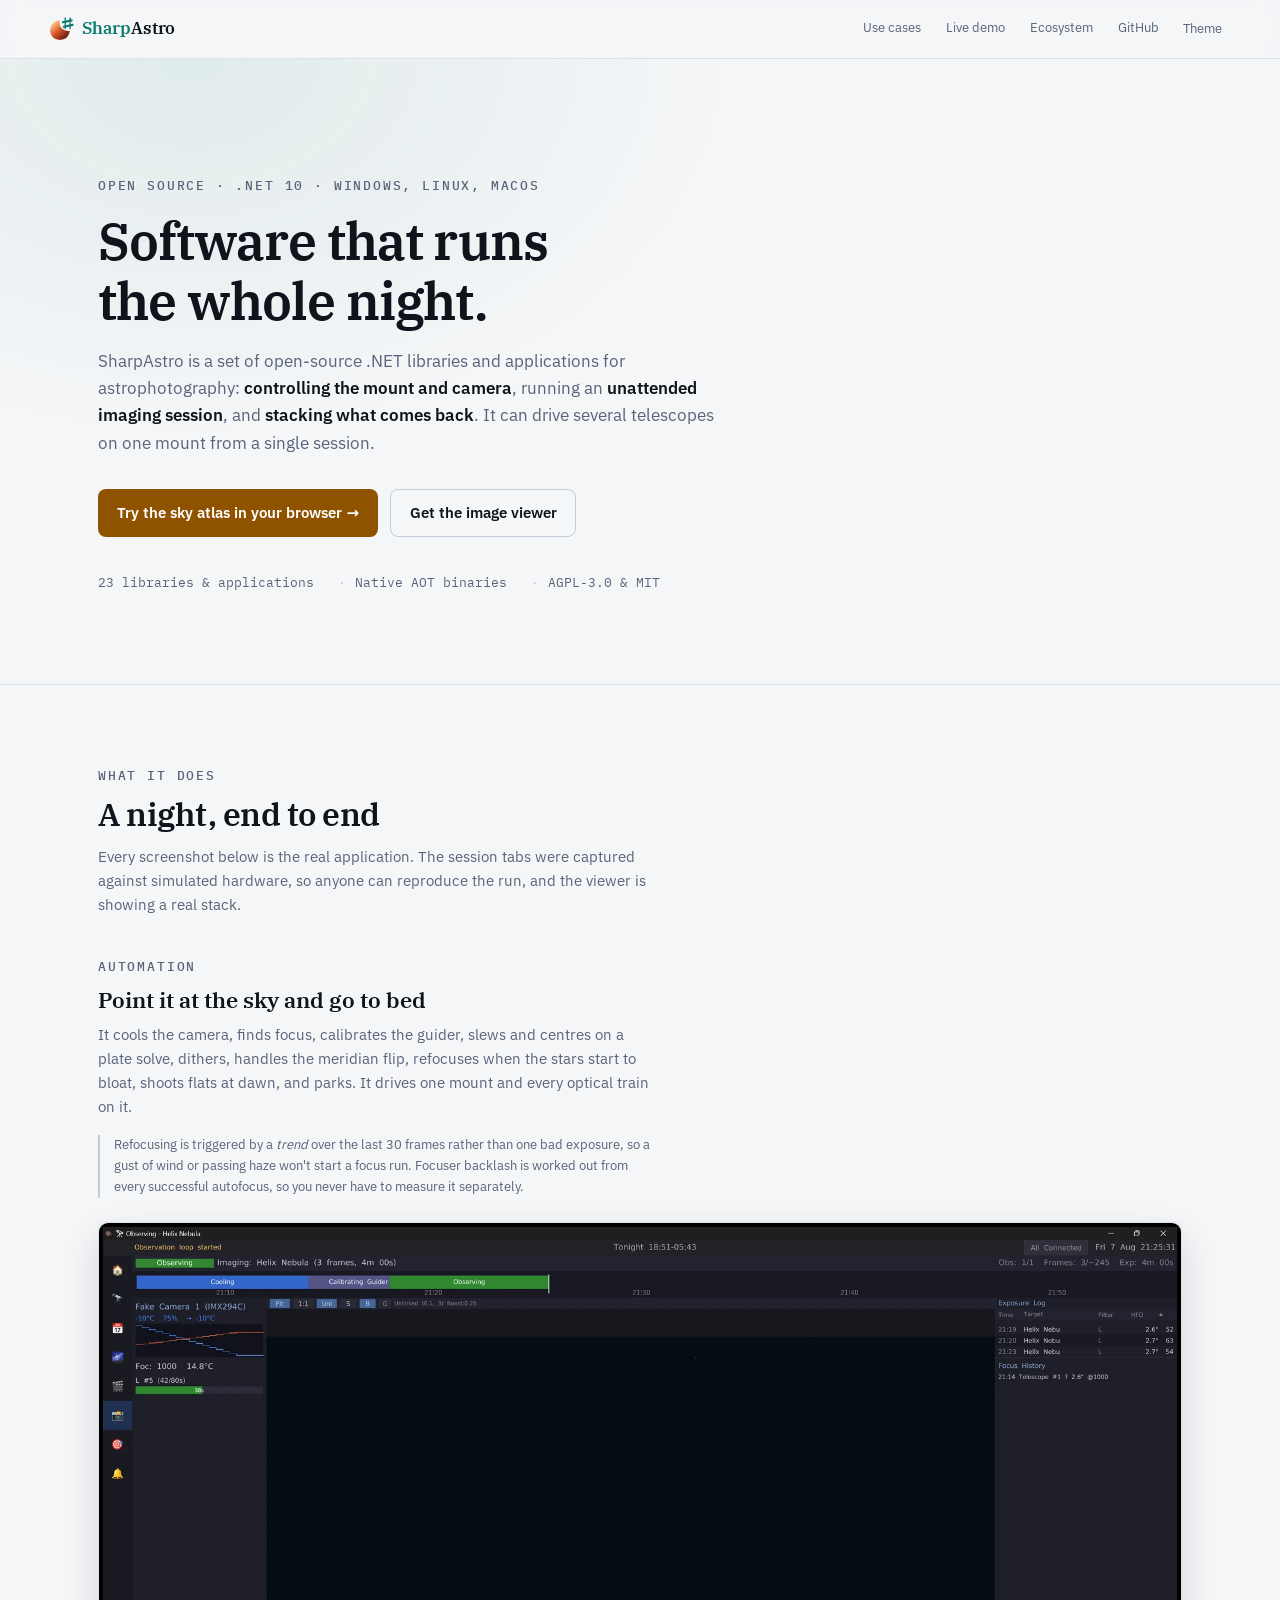
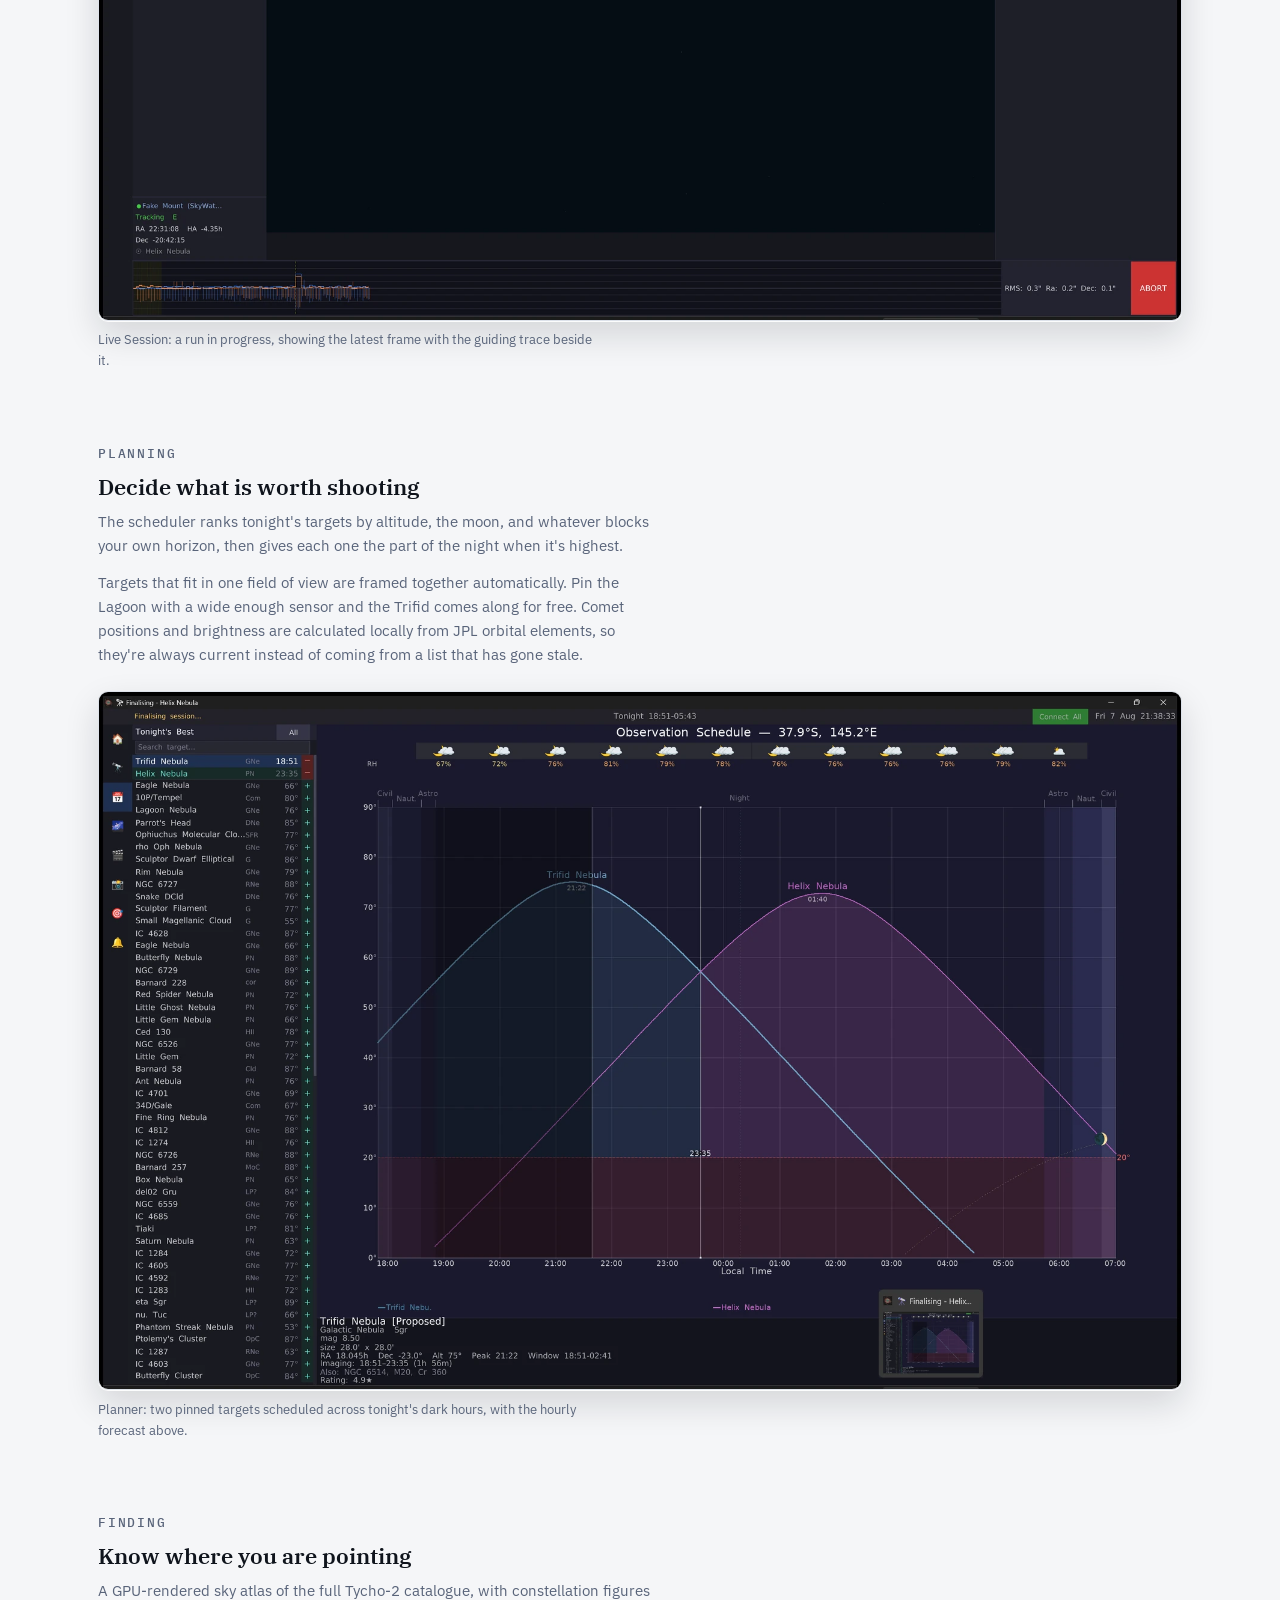
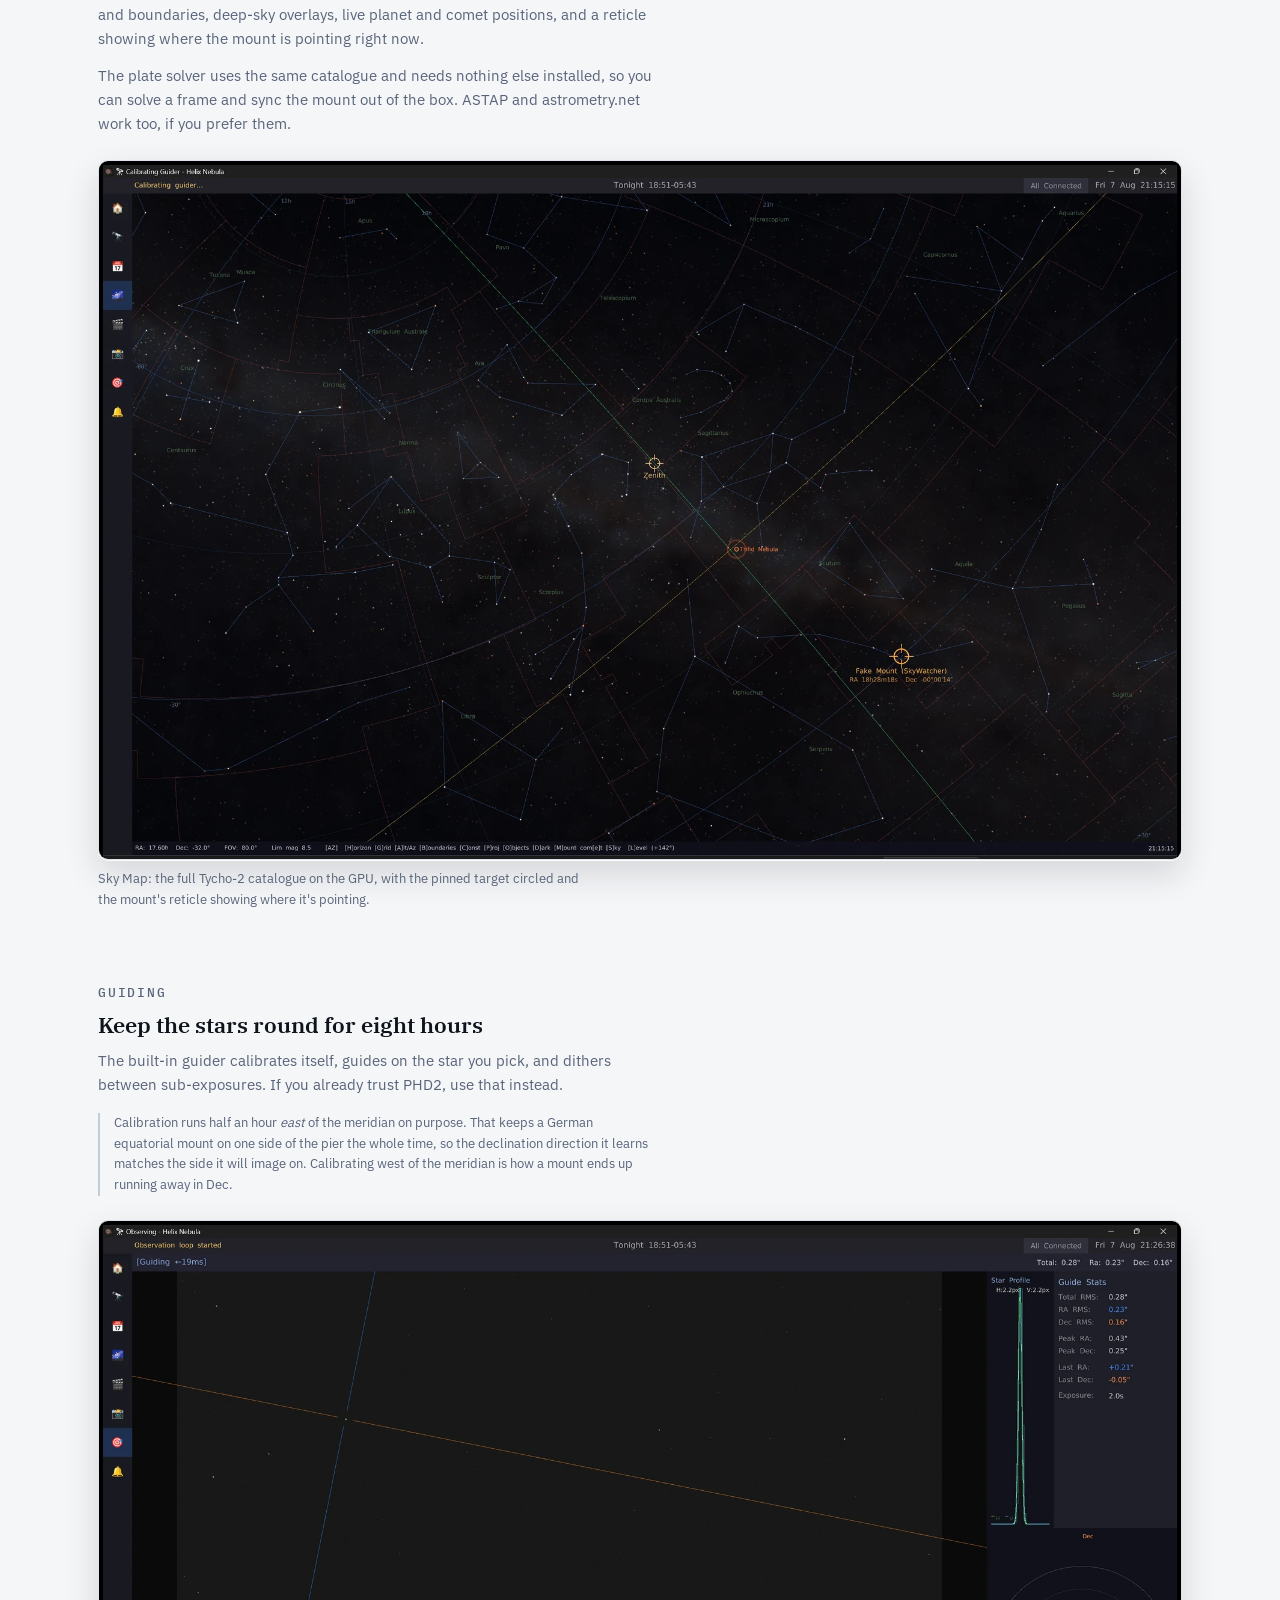
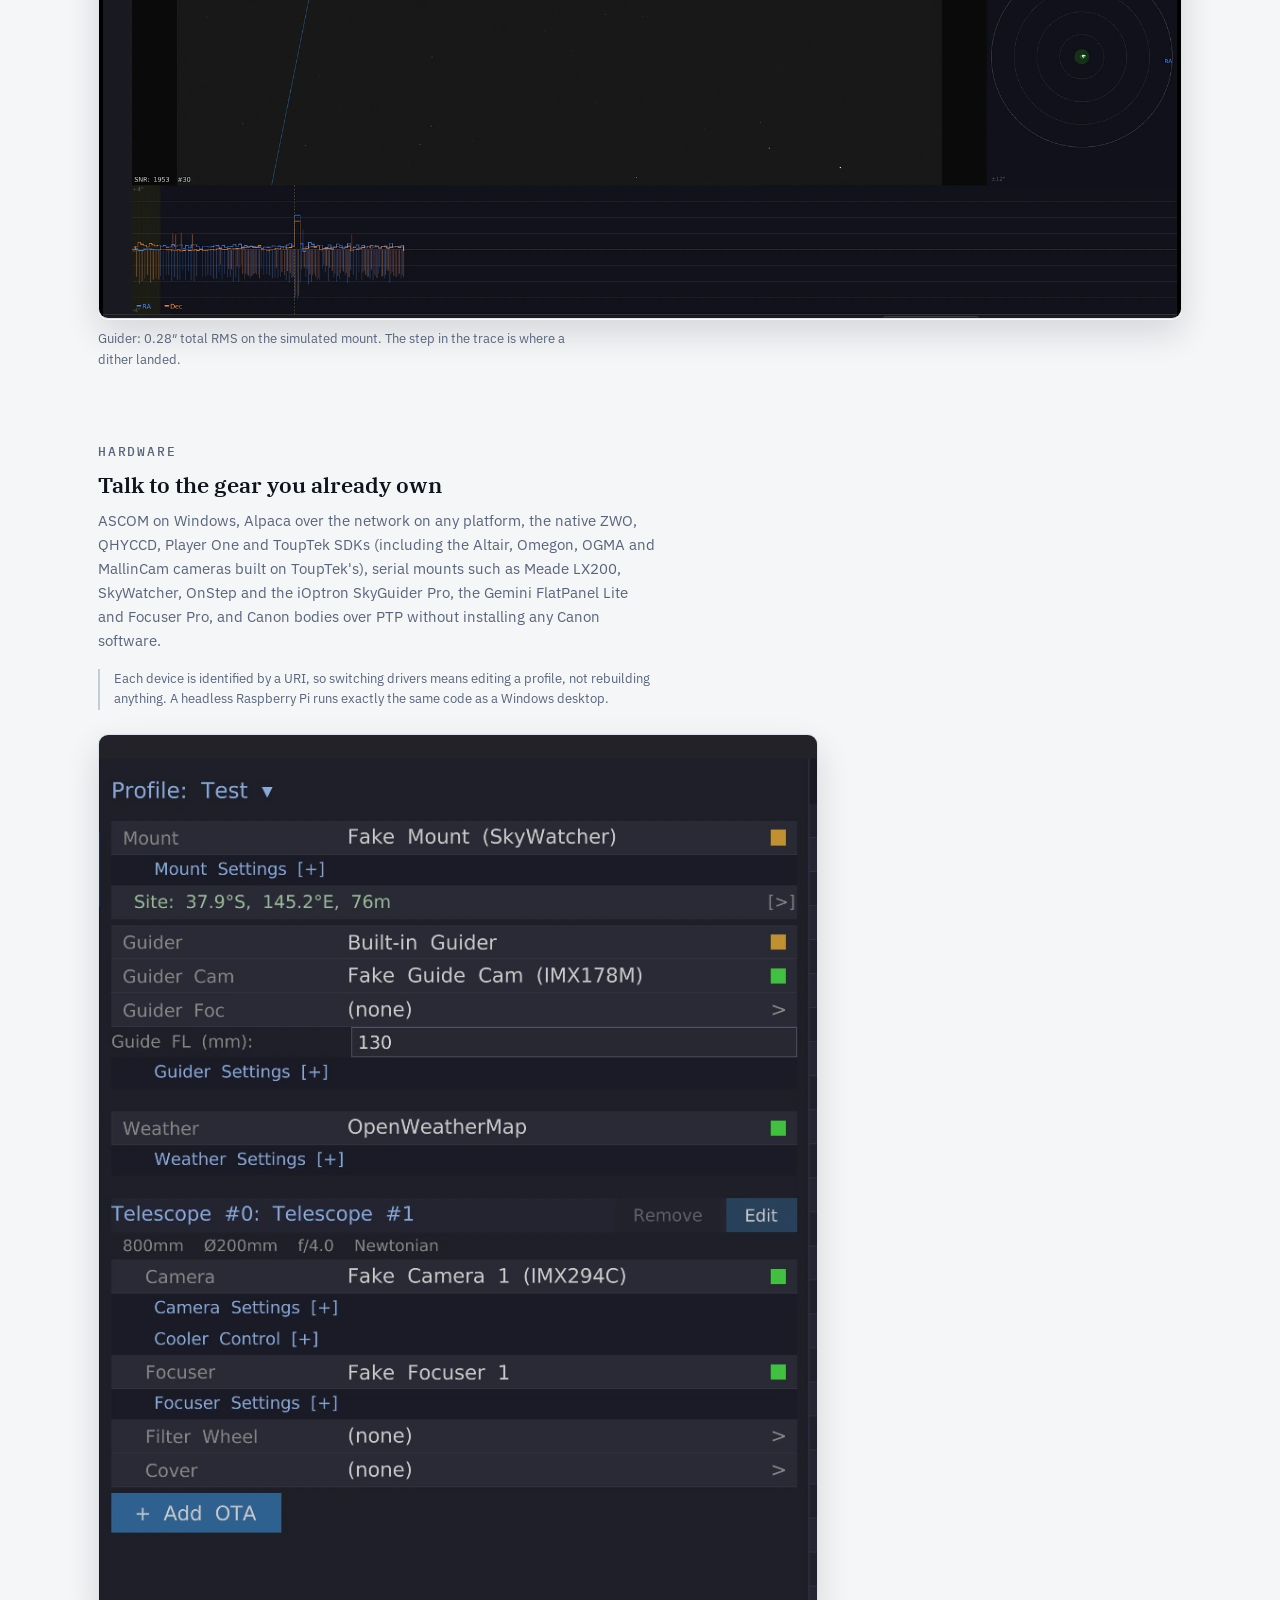
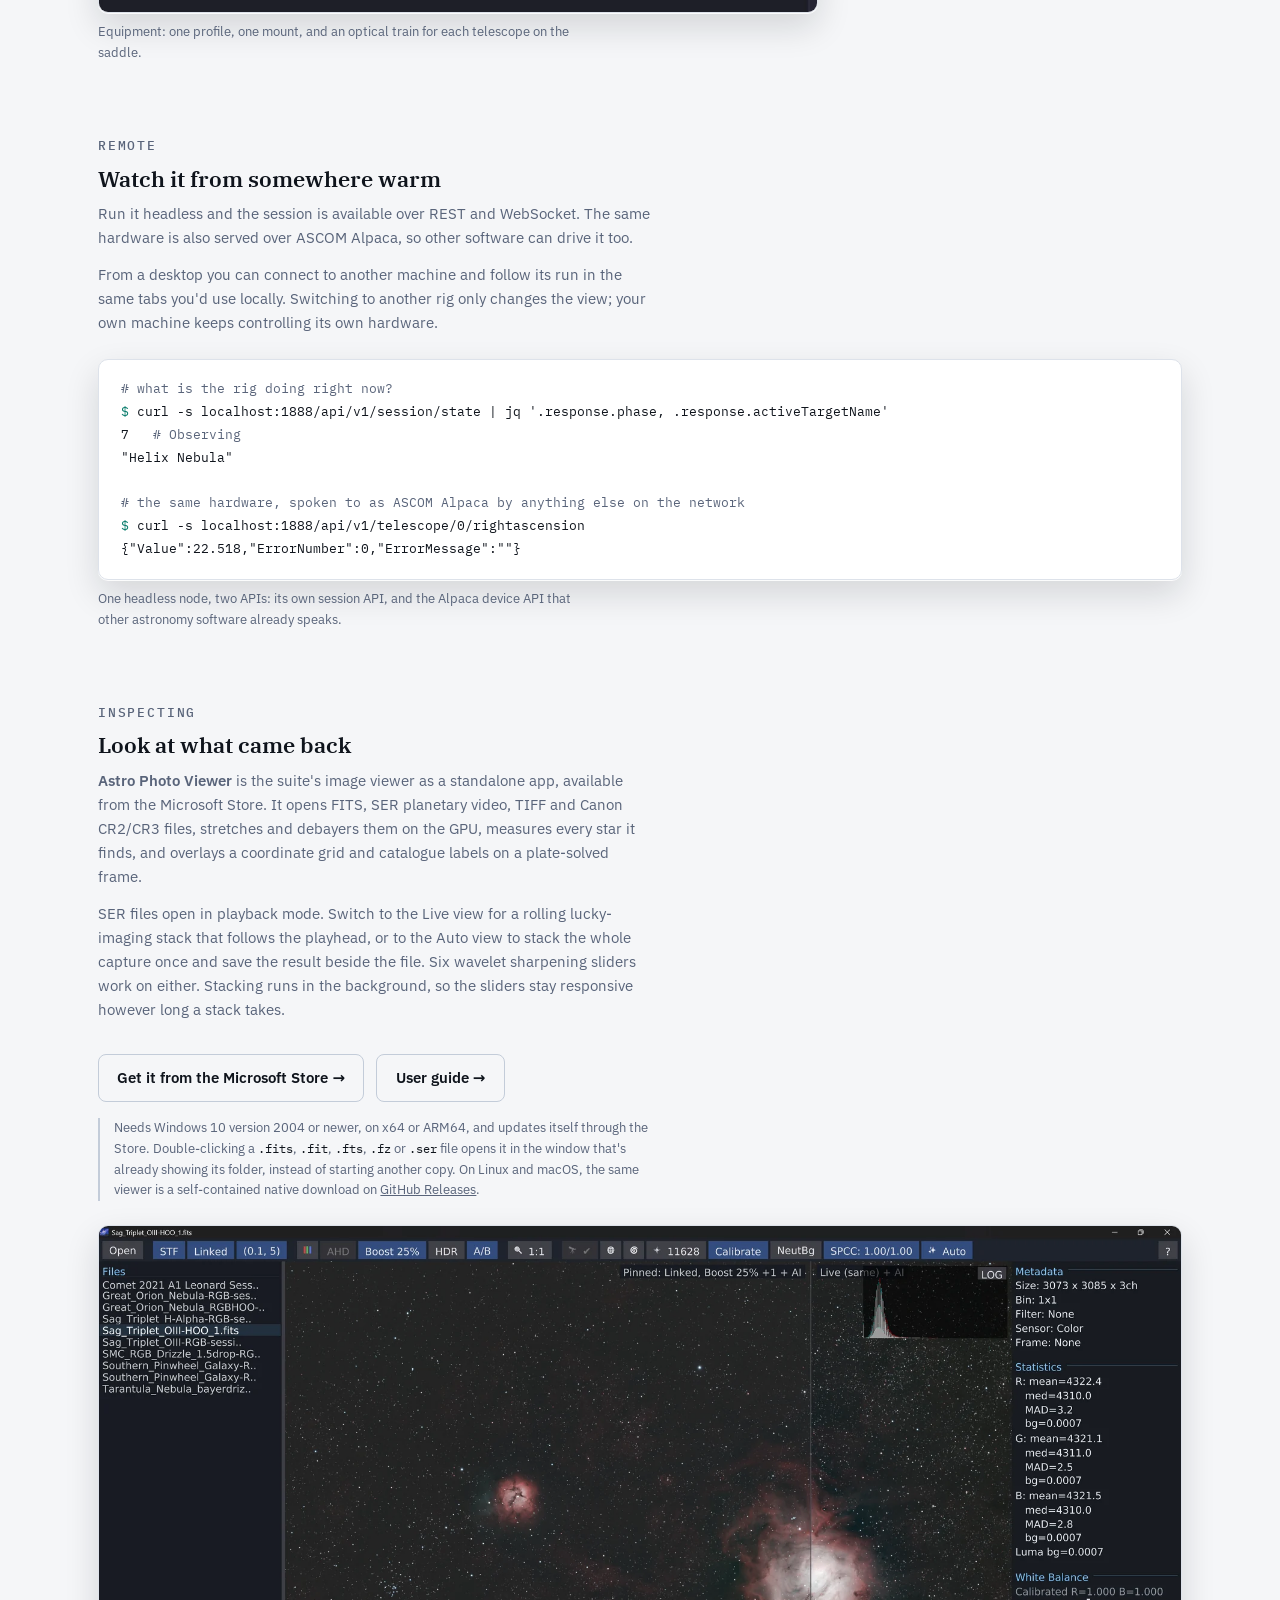
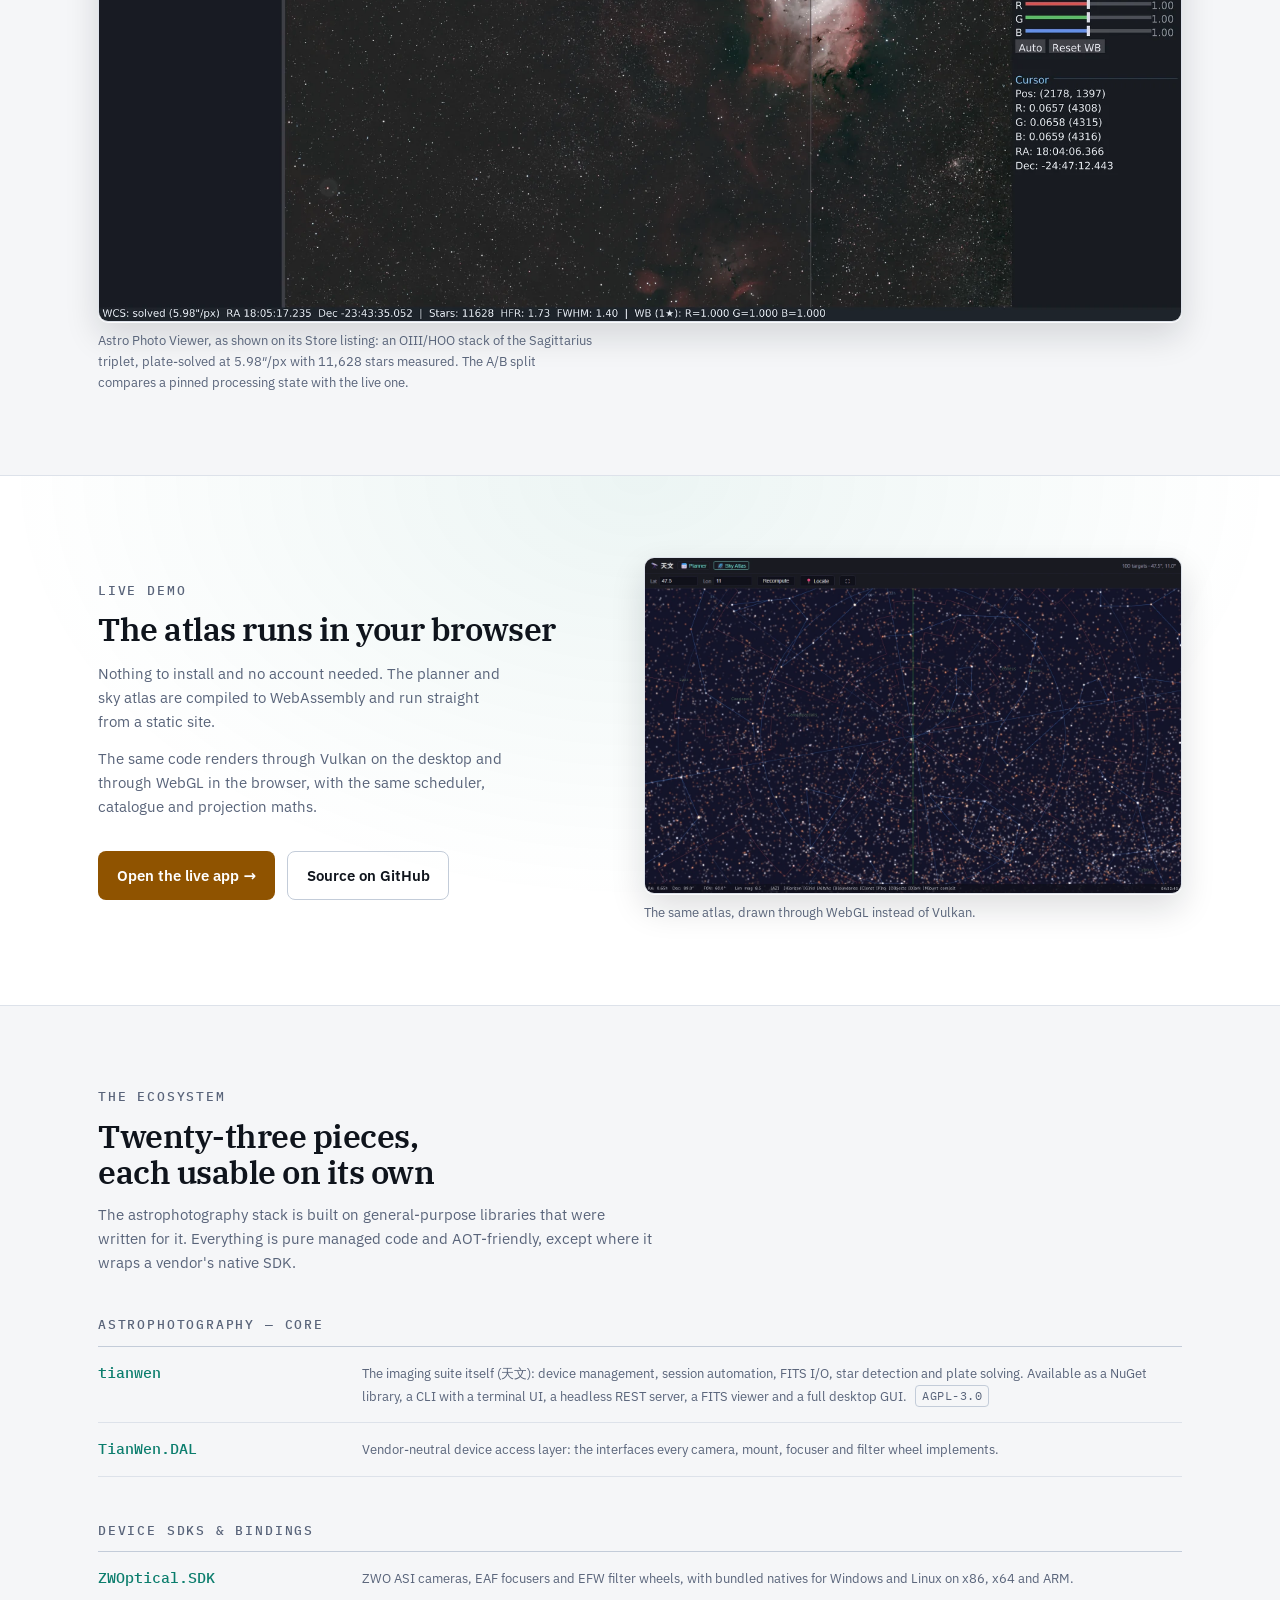
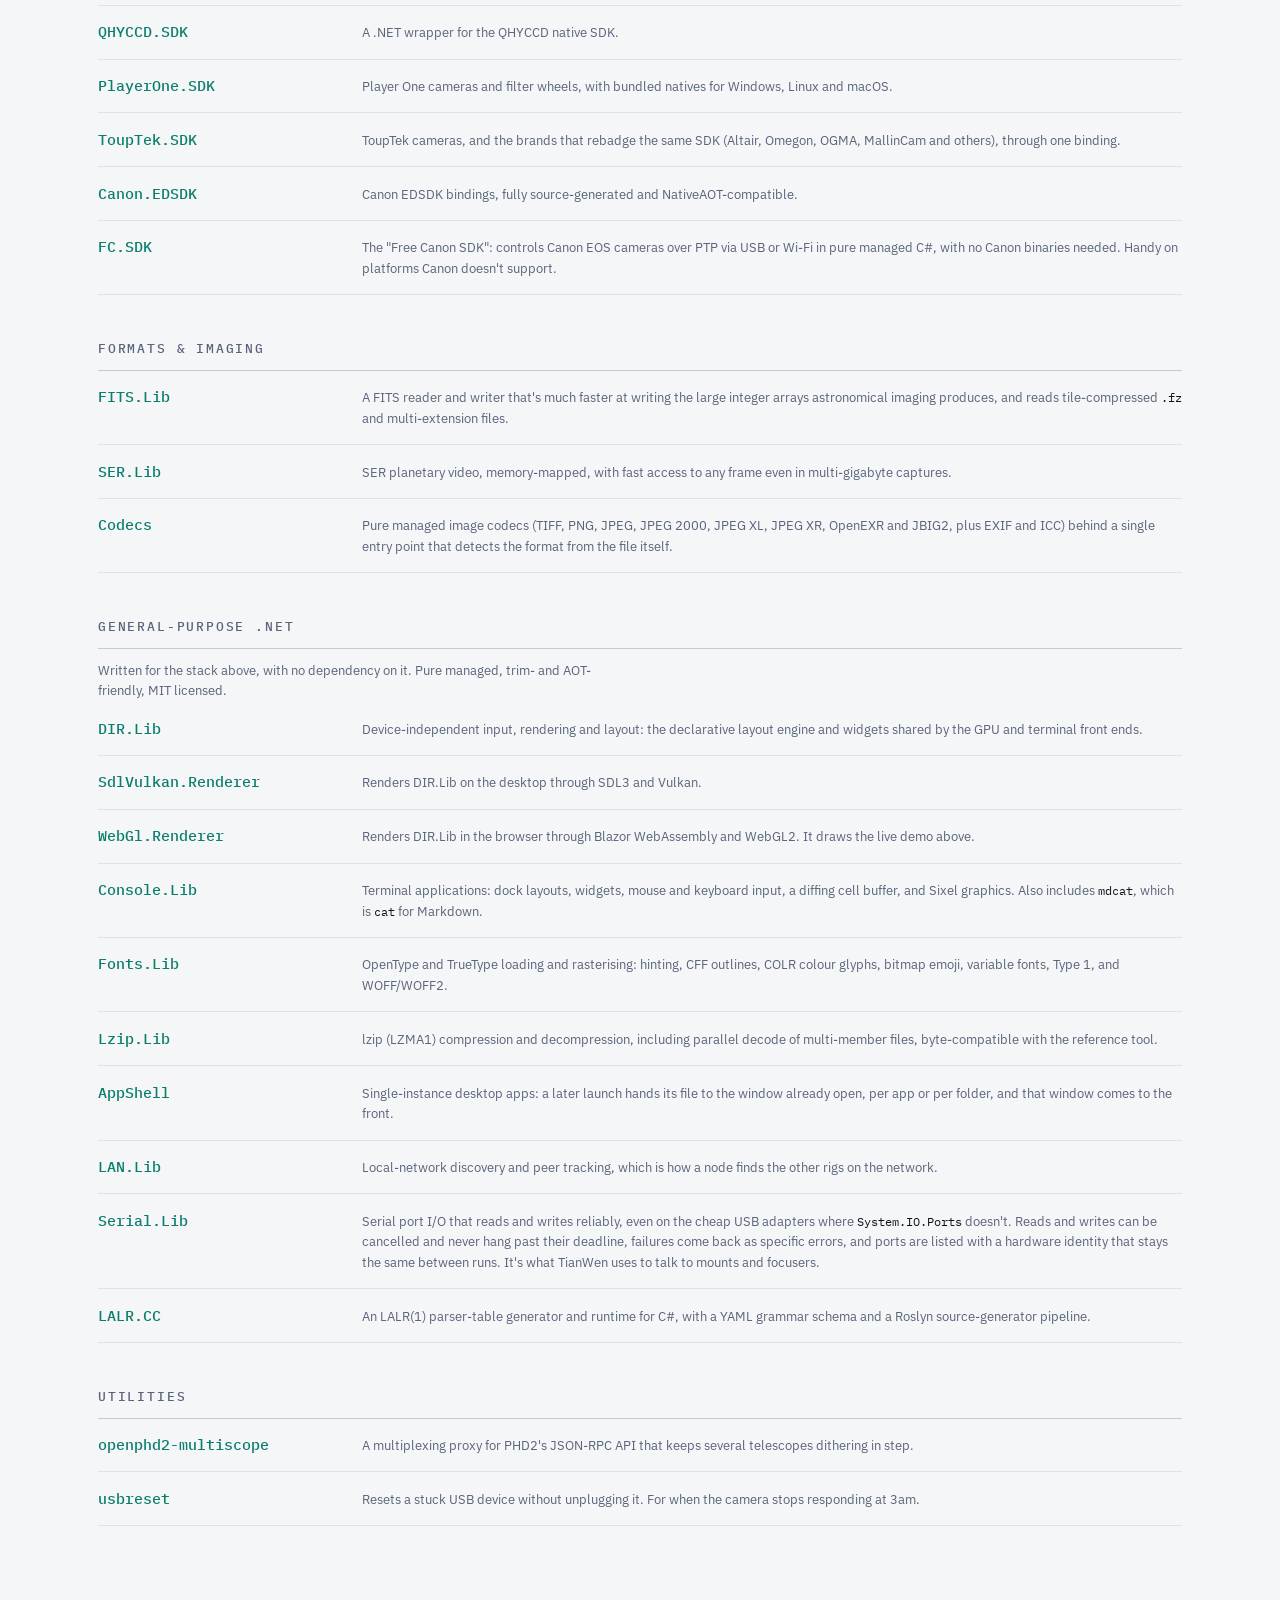
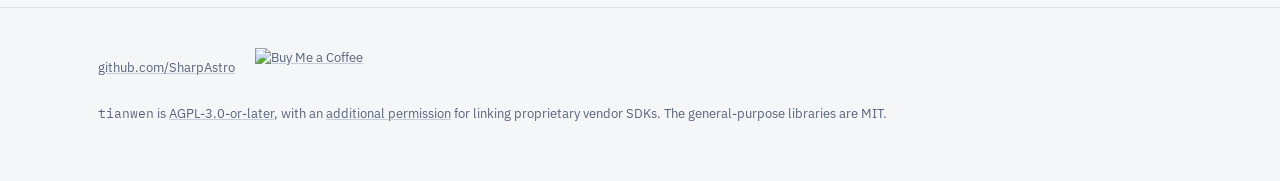
==== commit 67c4ae7f: "docs(site): plainer wording, and the viewer guide caught up with the app Wording: fewer em-dash asid" ====
--- a/index.html
+++ b/index.html
@@ -84,10 +84,10 @@
                 <h1>Software that runs the whole night.</h1>
                 <p class="lede">
                     SharpAstro is a set of open-source .NET libraries and applications for
-                    astrophotography. It covers the whole night: <strong>controlling the mount and
-                    camera</strong>, running an <strong>unattended imaging session</strong>, and
-                    <strong>stacking what comes back</strong>. It's built for real rigs, including the
-                    multi-telescope setups most software can't drive.
+                    astrophotography: <strong>controlling the mount and camera</strong>, running an
+                    <strong>unattended imaging session</strong>, and <strong>stacking what comes
+                    back</strong>. It can drive several telescopes on one mount from a single
+                    session.
                 </p>
 
                 <div class="cta-row">
@@ -96,10 +96,9 @@
                 </div>
 
                 <p class="hero-meta">
-                    <span>20 libraries &amp; applications</span>
+                    <span>23 libraries &amp; applications</span>
                     <span>Native AOT binaries</span>
                     <span>AGPL-3.0 &amp; MIT</span>
-                    <span>No vendor lock-in</span>
                 </p>
             </div>
         </section>
@@ -144,7 +143,7 @@
                     <article class="usecase">
                         <div class="usecase-body">
                             <p class="eyebrow">Planning</p>
-                            <h3>Decide what is actually worth shooting</h3>
+                            <h3>Decide what is worth shooting</h3>
                             <p>
                                 The scheduler ranks tonight's targets by altitude, the moon, and
                                 whatever blocks your own horizon, then gives each one the part of the
@@ -182,7 +181,7 @@
                         </div>
                         <figure>
                             <div class="shot"><img src="assets/img/sky-atlas.webp" width="1800" height="1160" alt="The Sky Map tab showing the Milky Way through Sagittarius and Scorpius with constellation figures, boundaries, the ecliptic, the zenith marker and the mount's own reticle." loading="lazy" /></div>
-                            <figcaption>Sky Map: the full Tycho-2 catalogue on the GPU, with the pinned target circled and the mount's reticle showing where it's actually pointing.</figcaption>
+                            <figcaption>Sky Map: the full Tycho-2 catalogue on the GPU, with the pinned target circled and the mount's reticle showing where it's pointing.</figcaption>
                         </figure>
                     </article>
 
@@ -215,9 +214,11 @@
                             <h3>Talk to the gear you already own</h3>
                             <p>
                                 ASCOM on Windows, Alpaca over the network on any platform, the native
-                                ZWO and QHYCCD SDKs, serial mounts such as Meade LX200, SkyWatcher,
-                                OnStep and iOptron, and Canon bodies over PTP without installing any
-                                Canon software.
+                                ZWO, QHYCCD, Player One and ToupTek SDKs (including the Altair, Omegon,
+                                OGMA and MallinCam cameras built on ToupTek's), serial mounts such as
+                                Meade LX200, SkyWatcher, OnStep and the iOptron SkyGuider Pro, the
+                                Gemini FlatPanel Lite and Focuser Pro, and Canon bodies over PTP without
+                                installing any Canon software.
                             </p>
                             <p class="detail">
                                 Each device is identified by a URI, so switching drivers means editing a
@@ -242,14 +243,14 @@
                             </p>
                             <p>
                                 From a desktop you can connect to another machine and follow its run in
-                                the same tabs you'd use locally. Switching to another rig changes what
-                                you're looking at, not what your own machine is controlling.
+                                the same tabs you'd use locally. Switching to another rig only changes the
+                                view; your own machine keeps controlling its own hardware.
                             </p>
                         </div>
                         <figure>
                             <pre class="term" aria-label="Example terminal session querying a running node over its REST API"><code><span class="c"># what is the rig doing right now?</span>
-<span class="p">$</span> curl -s localhost:1888/api/v1/session/state | jq '.data.phase, .data.activeObservation.target.name'
-<span class="o">"Observing"</span>
+<span class="p">$</span> curl -s localhost:1888/api/v1/session/state | jq '.response.phase, .response.activeTargetName'
+<span class="o">7</span>   <span class="c"># Observing</span>
 <span class="o">"Helix Nebula"</span>
 
 <span class="c"># the same hardware, spoken to as ASCOM Alpaca by anything else on the network</span>
@@ -271,10 +272,11 @@
                                 grid and catalogue labels on a plate-solved frame.
                             </p>
                             <p>
-                                SER files open in playback mode. A RAW/STACK toggle switches to a
-                                rolling lucky-imaging stack that follows the playhead, with six wavelet
-                                sharpening sliders on top. Stacking runs in the background, so the
-                                sliders stay responsive however long a stack takes.
+                                SER files open in playback mode. Switch to the Live view for a rolling
+                                lucky-imaging stack that follows the playhead, or to the Auto view to
+                                stack the whole capture once and save the result beside the file. Six
+                                wavelet sharpening sliders work on either. Stacking runs in the
+                                background, so the sliders stay responsive however long a stack takes.
                             </p>
                             <div class="cta-row">
                                 <a class="btn btn-ghost" href="https://apps.microsoft.com/detail/9pmdzp16tgbg">Get it from the Microsoft Store &rarr;</a>
@@ -311,9 +313,8 @@
                         to WebAssembly and run straight from a static site.
                     </p>
                     <p>
-                        The desktop app's tabs don't care what they draw on, so the code that renders
-                        through Vulkan on your desktop renders through WebGL in a browser tab. Same
-                        scheduler, same catalogue, same projection maths. It isn't a port.
+                        The same code renders through Vulkan on the desktop and through WebGL in the
+                        browser, with the same scheduler, catalogue and projection maths.
                     </p>
                     <div class="cta-row">
                         <a class="btn btn-primary" href="/tianwen/">Open the live app &rarr;</a>
@@ -331,10 +332,10 @@
             <div class="wrap">
                 <div class="section-head">
                     <p class="eyebrow">The ecosystem</p>
-                    <h2>Twenty pieces, each usable on its own</h2>
+                    <h2>Twenty-three pieces, each usable on its own</h2>
                     <p>
                         The astrophotography stack is built on general-purpose libraries that were
-                        written for it but are useful on their own. Everything is pure managed code and
+                        written for it. Everything is pure managed code and
                         AOT-friendly, except where it wraps a vendor's native SDK.
                     </p>
                 </div>
@@ -366,6 +367,14 @@
                                 <span class="cat-name">QHYCCD.SDK</span>
                                 <span class="cat-desc">A .NET wrapper for the QHYCCD native SDK.</span>
                             </a></li>
+                            <li><a href="https://github.com/SharpAstro/PlayerOne.SDK">
+                                <span class="cat-name">PlayerOne.SDK</span>
+                                <span class="cat-desc">Player One cameras and filter wheels, with bundled natives for Windows, Linux and macOS.</span>
+                            </a></li>
+                            <li><a href="https://github.com/SharpAstro/ToupTek.SDK">
+                                <span class="cat-name">ToupTek.SDK</span>
+                                <span class="cat-desc">ToupTek cameras, and the brands that rebadge the same SDK (Altair, Omegon, OGMA, MallinCam and others), through one binding.</span>
+                            </a></li>
                             <li><a href="https://github.com/SharpAstro/Canon.EDSDK">
                                 <span class="cat-name">Canon.EDSDK</span>
                                 <span class="cat-desc">Canon EDSDK bindings, fully source-generated and NativeAOT-compatible.</span>
@@ -382,7 +391,7 @@
                         <ul class="cat-list">
                             <li><a href="https://github.com/SharpAstro/FITS.Lib">
                                 <span class="cat-name">FITS.Lib</span>
-                                <span class="cat-desc">A FITS reader and writer that's much faster at writing the large multi-dimensional integer arrays astronomical imaging actually produces.</span>
+                                <span class="cat-desc">A FITS reader and writer that's much faster at writing the large integer arrays astronomical imaging produces, and reads tile-compressed <code>.fz</code> and multi-extension files.</span>
                             </a></li>
                             <li><a href="https://github.com/SharpAstro/SER.Lib">
                                 <span class="cat-name">SER.Lib</span>
@@ -390,7 +399,7 @@
                             </a></li>
                             <li><a href="https://github.com/SharpAstro/Codecs">
                                 <span class="cat-name">Codecs</span>
-                                <span class="cat-desc">Pure managed image codecs (TIFF, PNG, JPEG, JPEG&nbsp;XR, OpenEXR, ICC) behind a single entry point that detects the format from the file itself.</span>
+                                <span class="cat-desc">Pure managed image codecs (TIFF, PNG, JPEG, JPEG&nbsp;2000, JPEG&nbsp;XL, JPEG&nbsp;XR, OpenEXR and JBIG2, plus EXIF and ICC) behind a single entry point that detects the format from the file itself.</span>
                             </a></li>
                         </ul>
                     </div>
@@ -425,6 +434,10 @@
                             <li><a href="https://github.com/SharpAstro/Lzip.Lib">
                                 <span class="cat-name">Lzip.Lib</span>
                                 <span class="cat-desc">lzip (LZMA1) compression and decompression, including parallel decode of multi-member files, byte-compatible with the reference tool.</span>
+                            </a></li>
+                            <li><a href="https://github.com/SharpAstro/AppShell">
+                                <span class="cat-name">AppShell</span>
+                                <span class="cat-desc">Single-instance desktop apps: a later launch hands its file to the window already open, per app or per folder, and that window comes to the front.</span>
                             </a></li>
                             <li><a href="https://github.com/SharpAstro/LAN.Lib">
                                 <span class="cat-name">LAN.Lib</span>
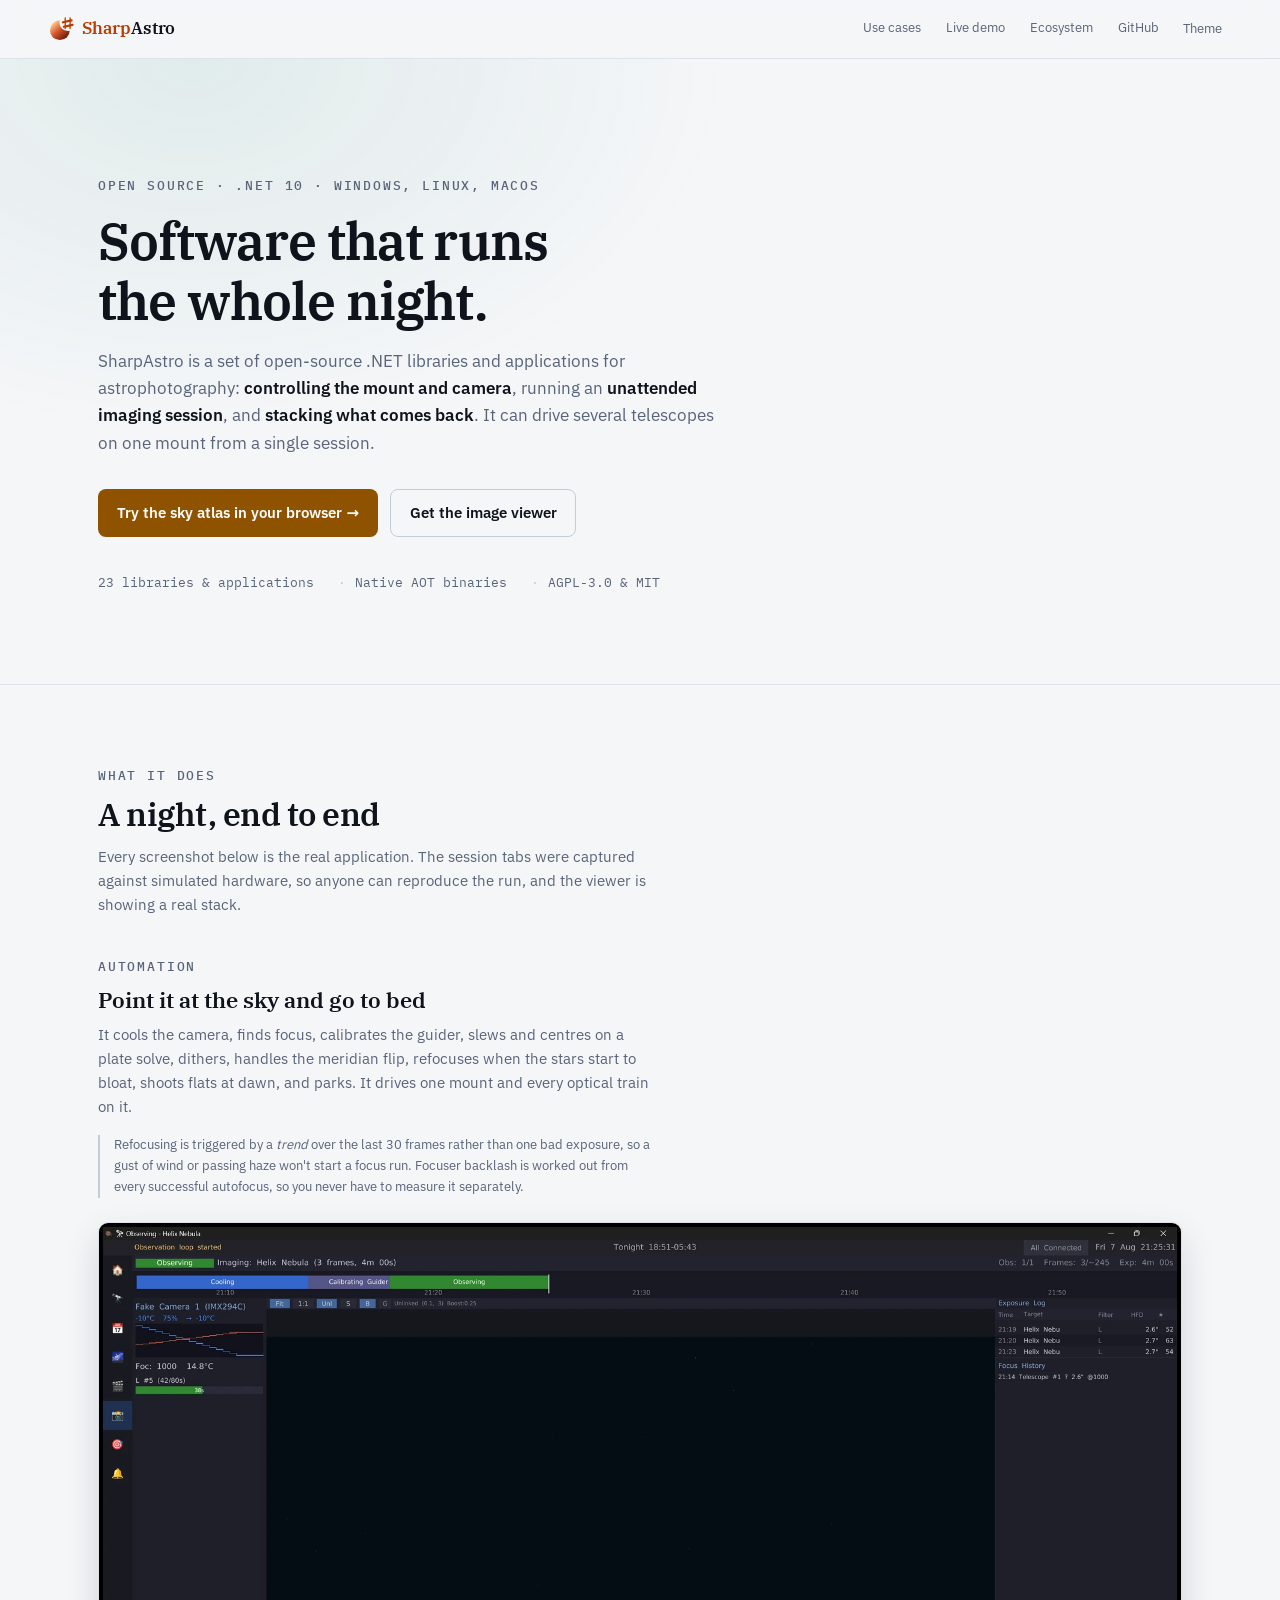
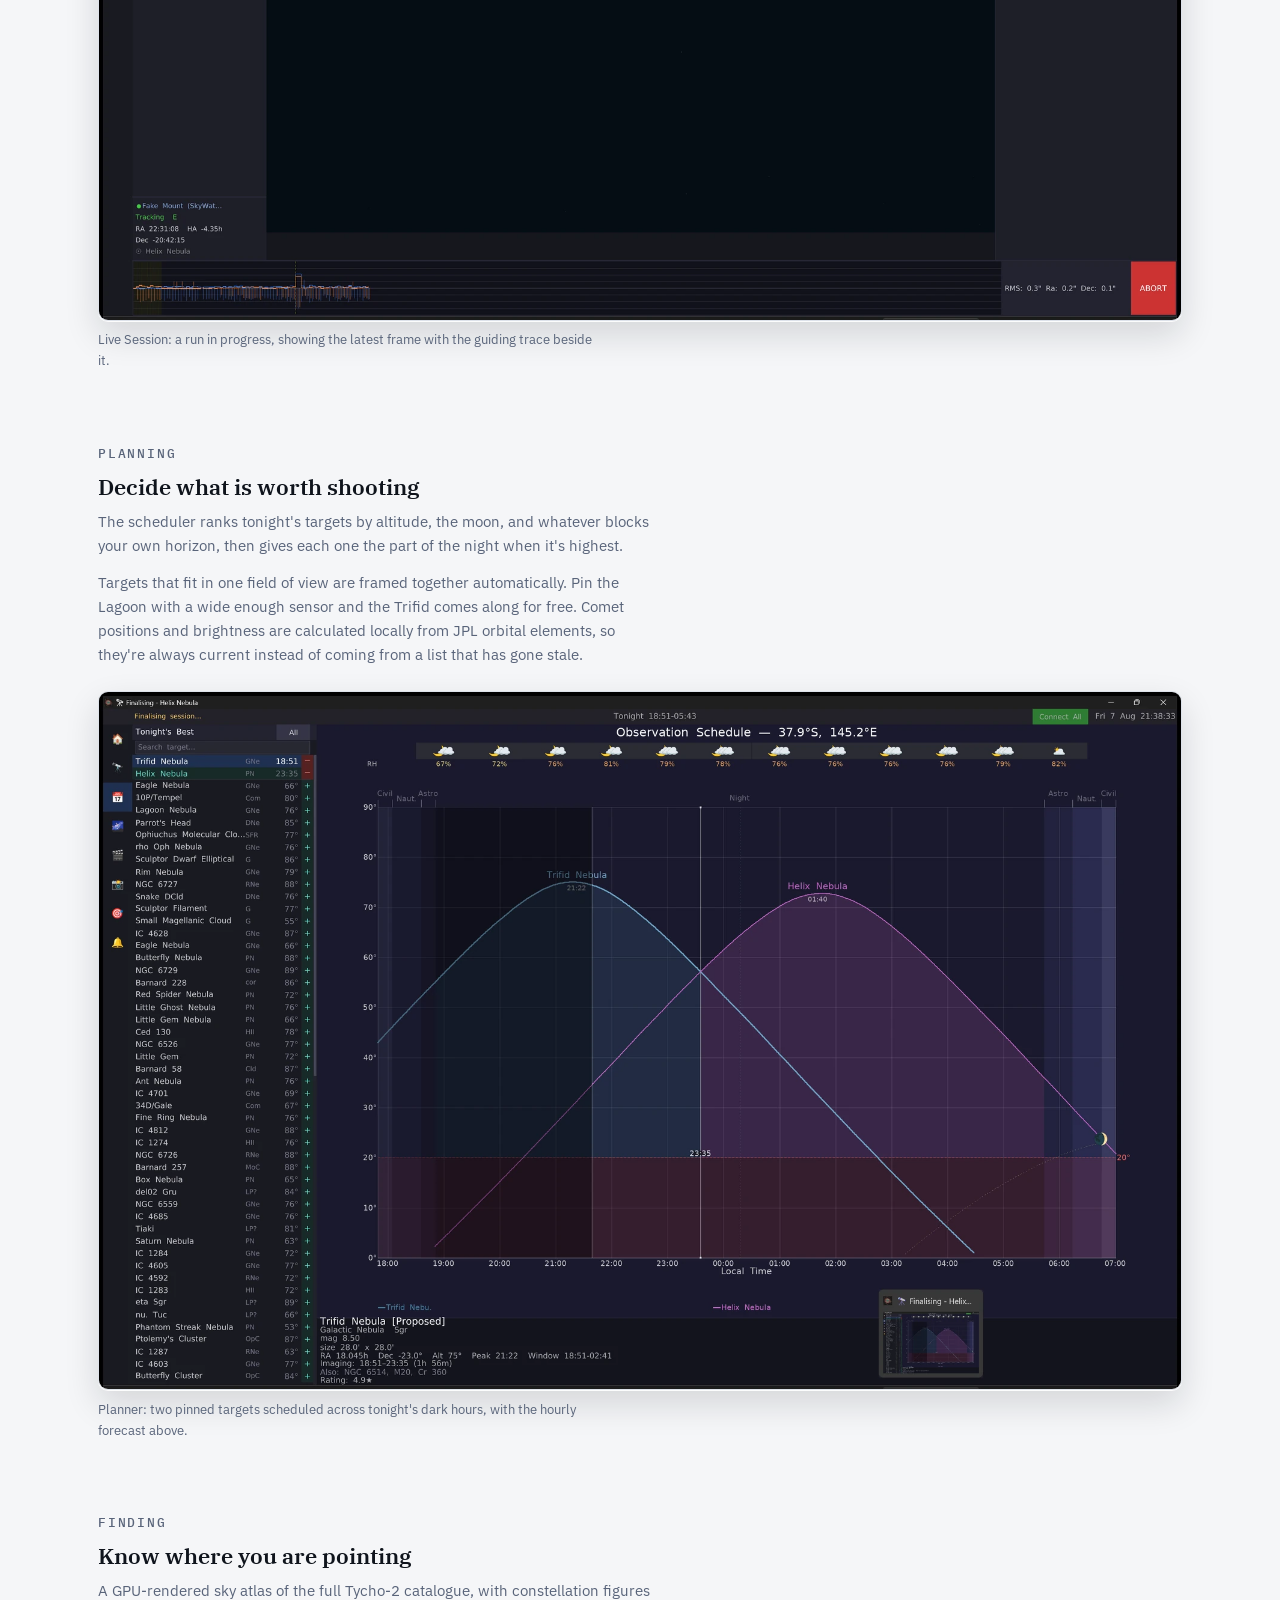
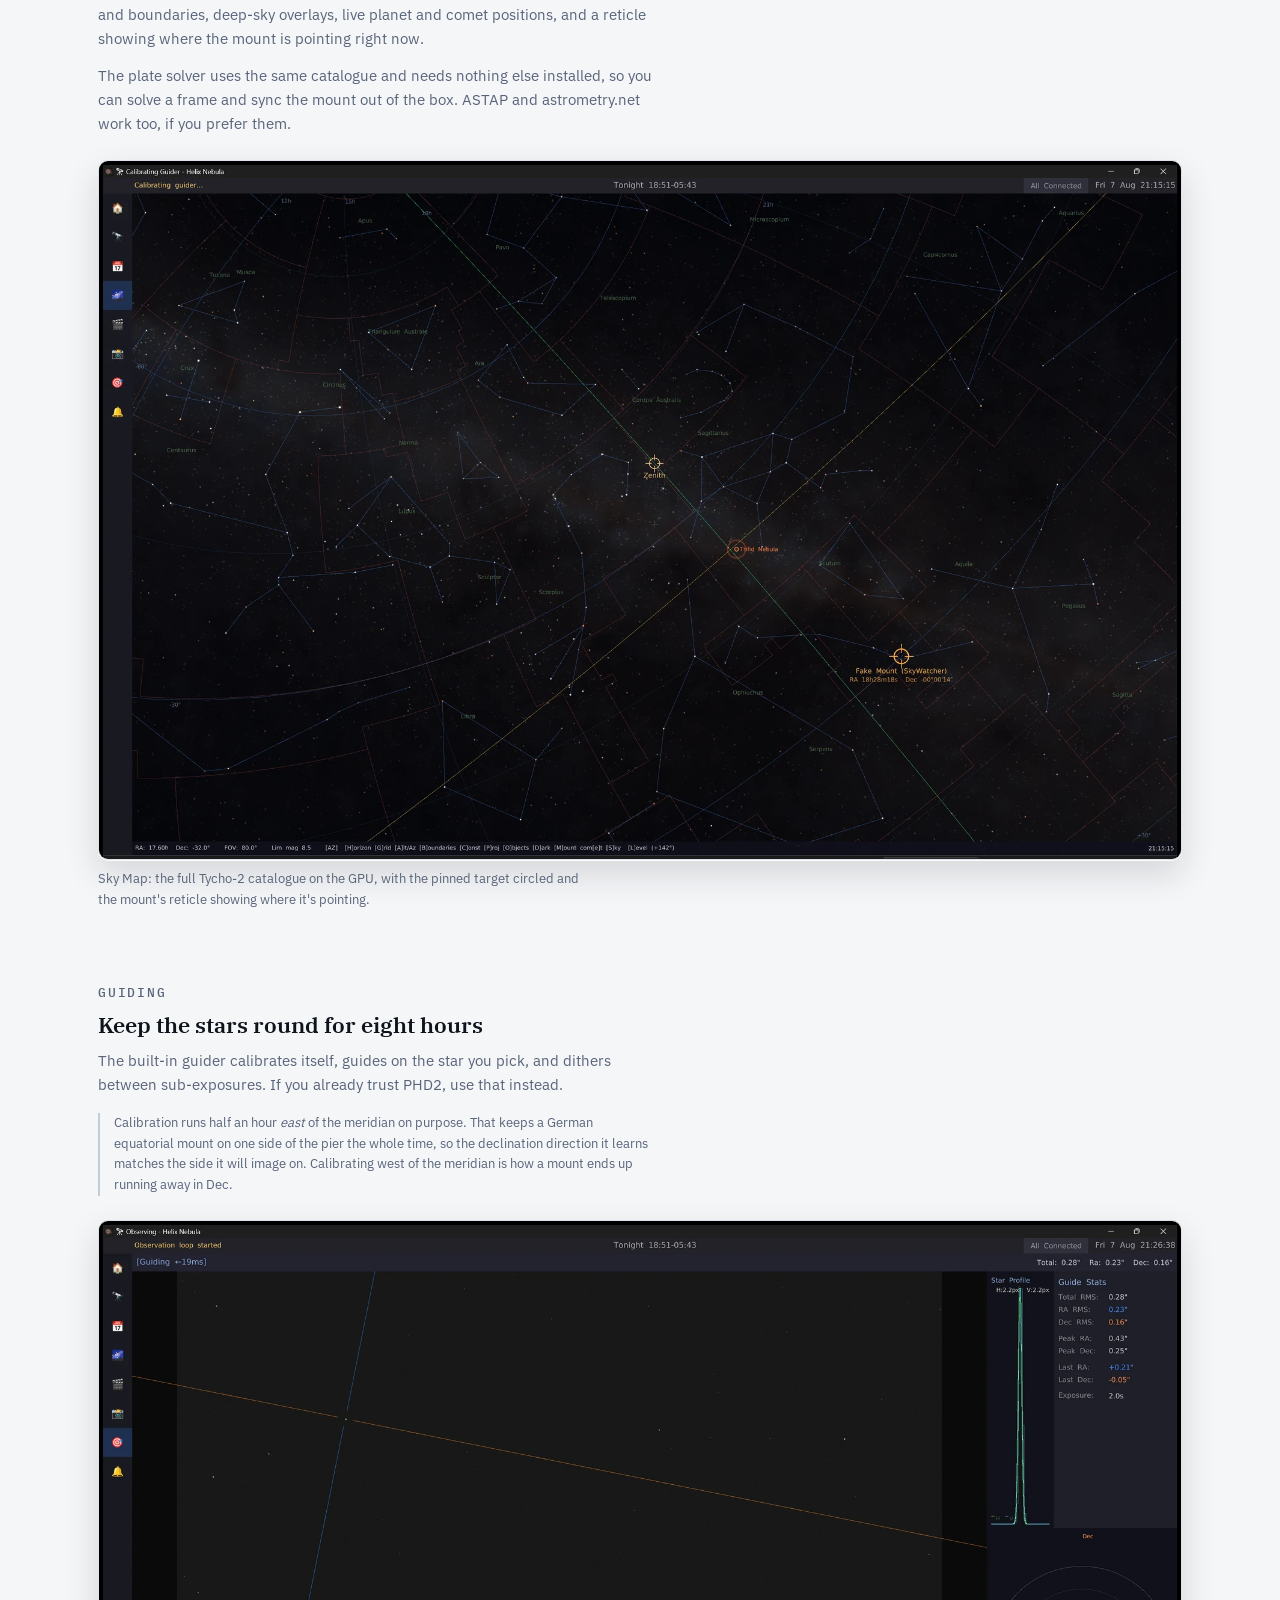
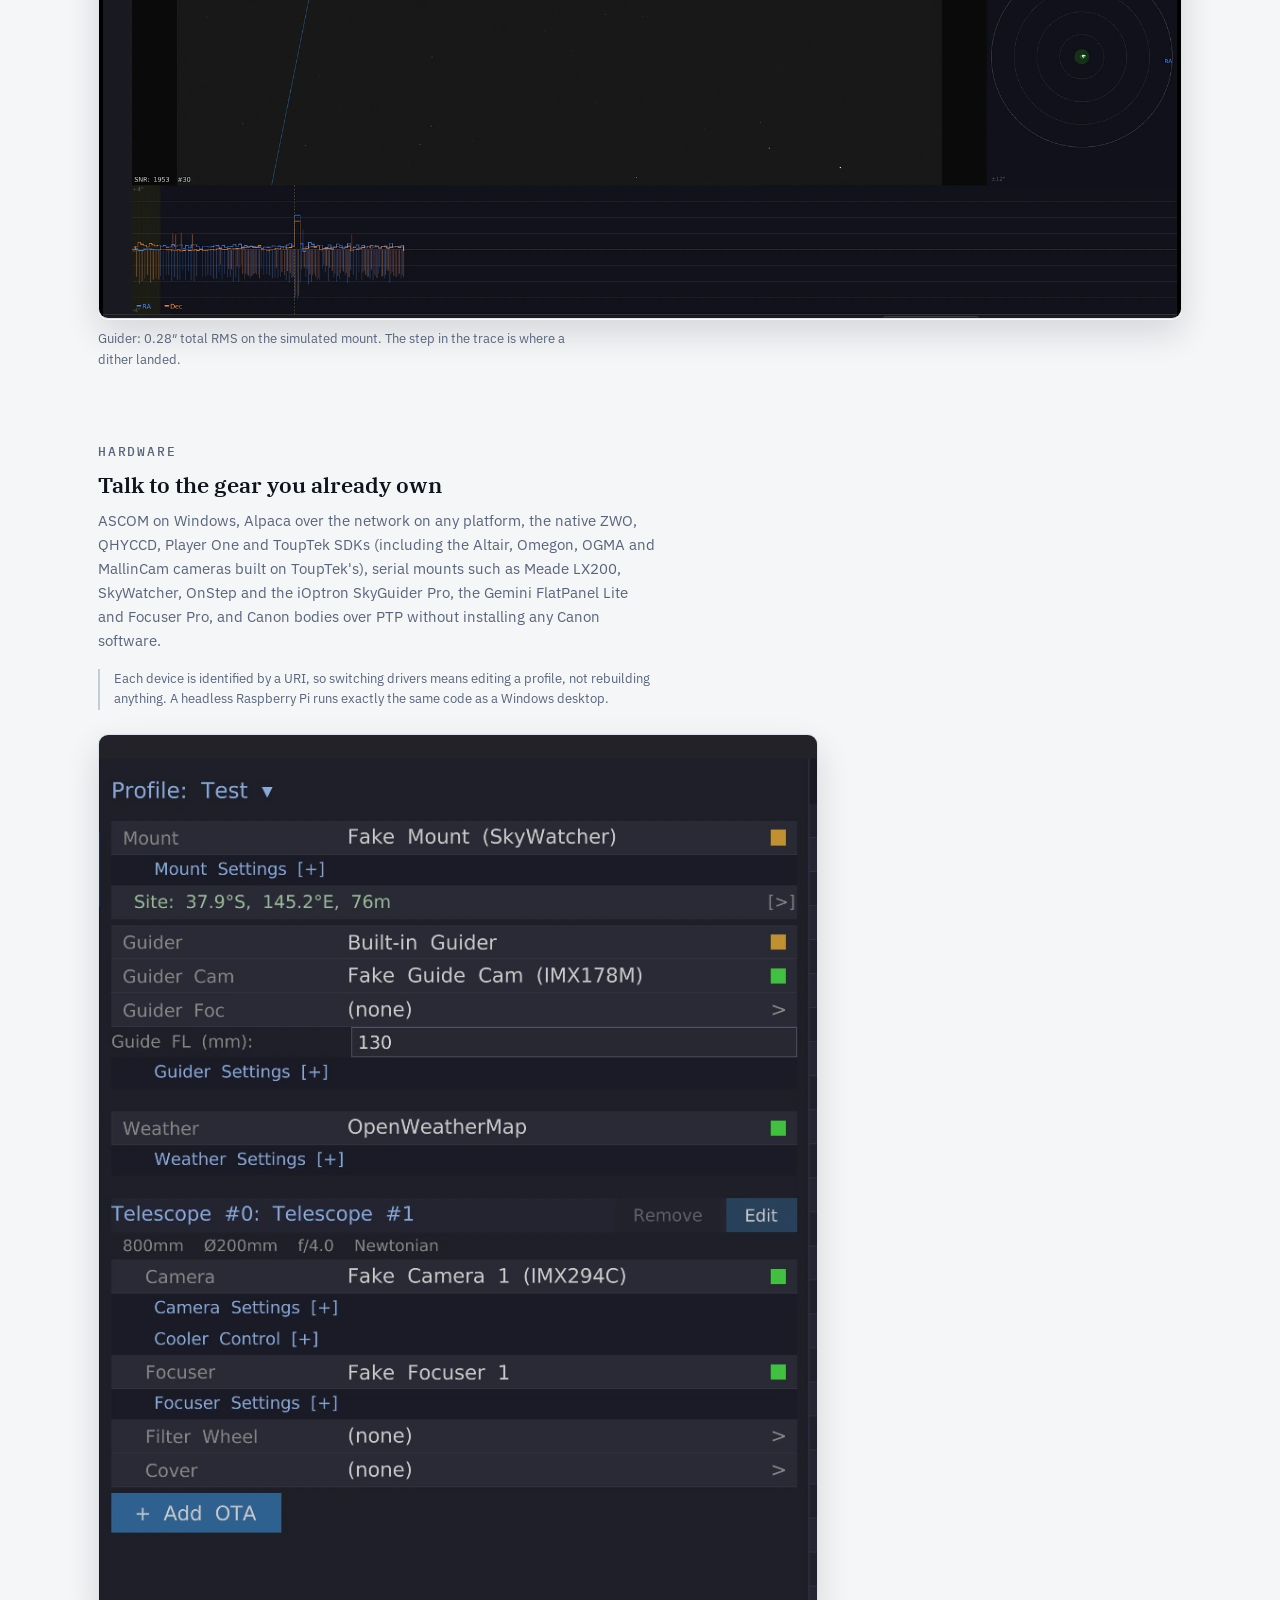
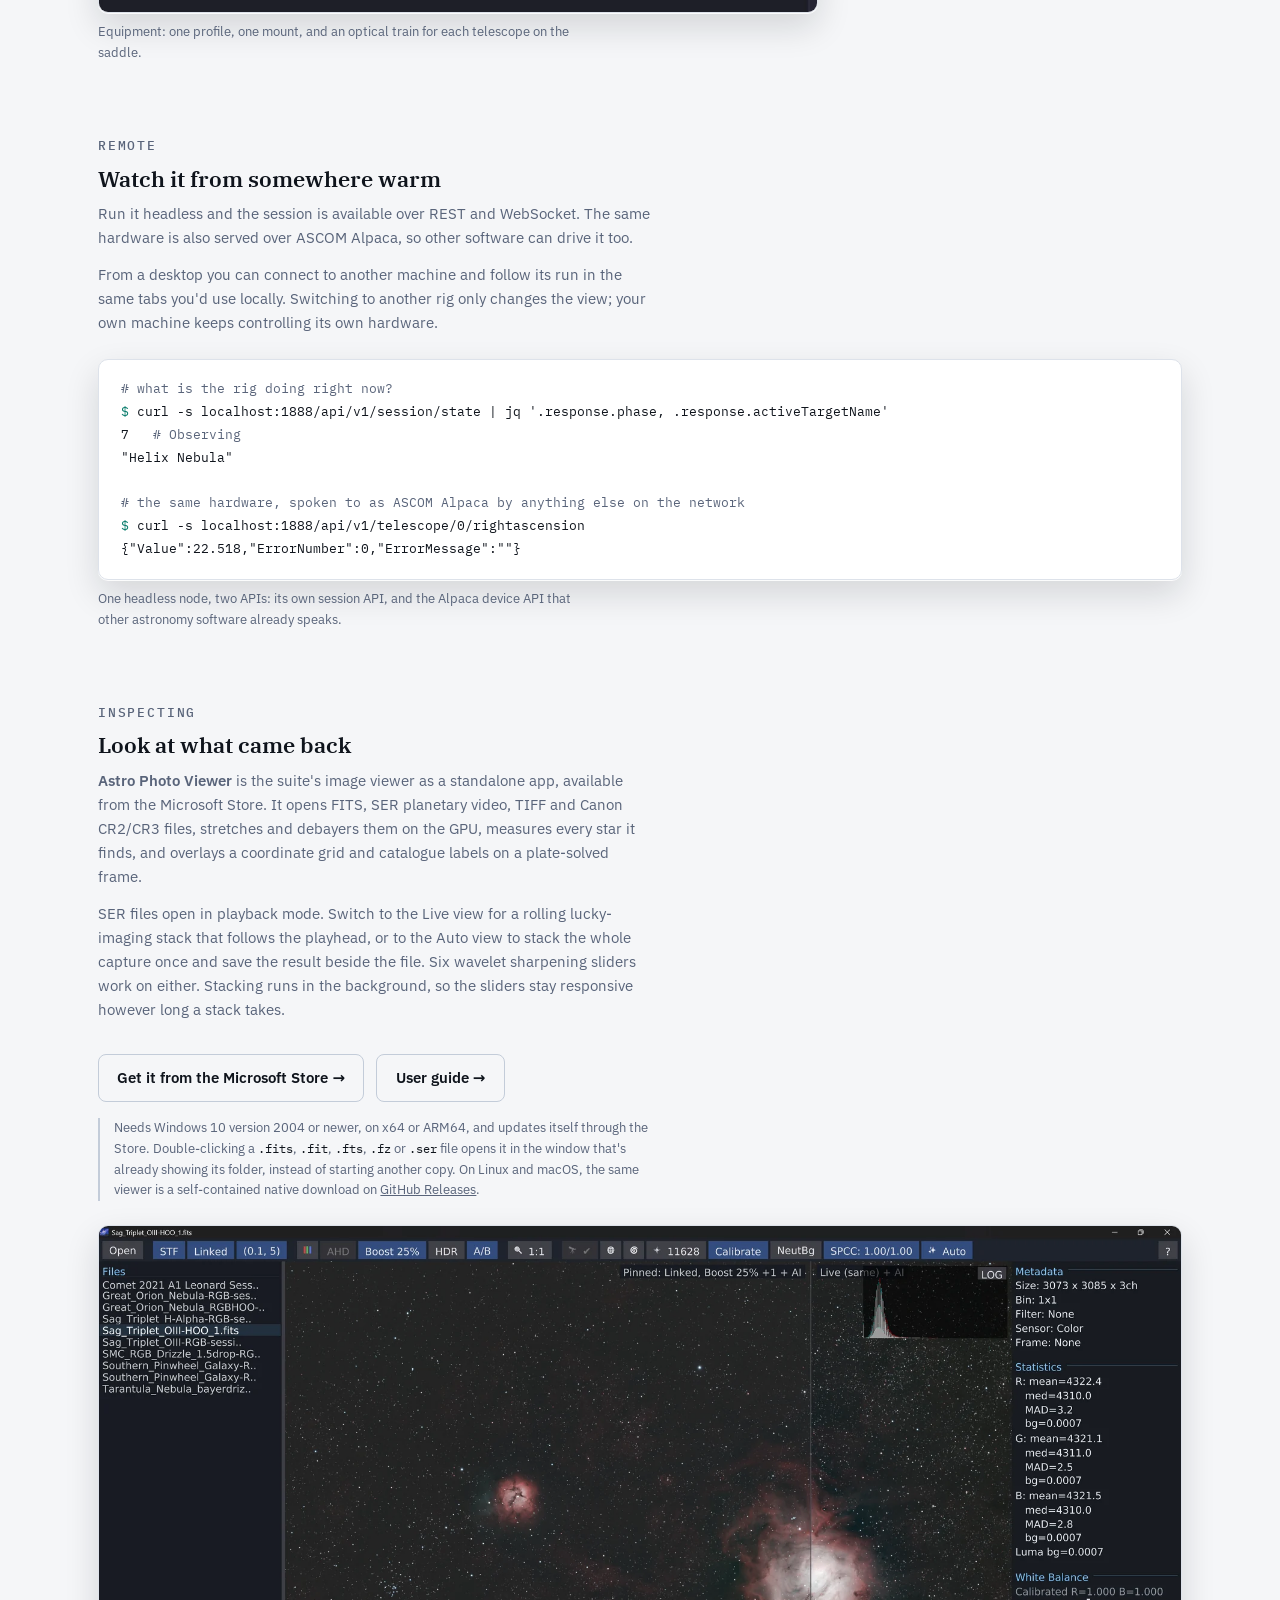
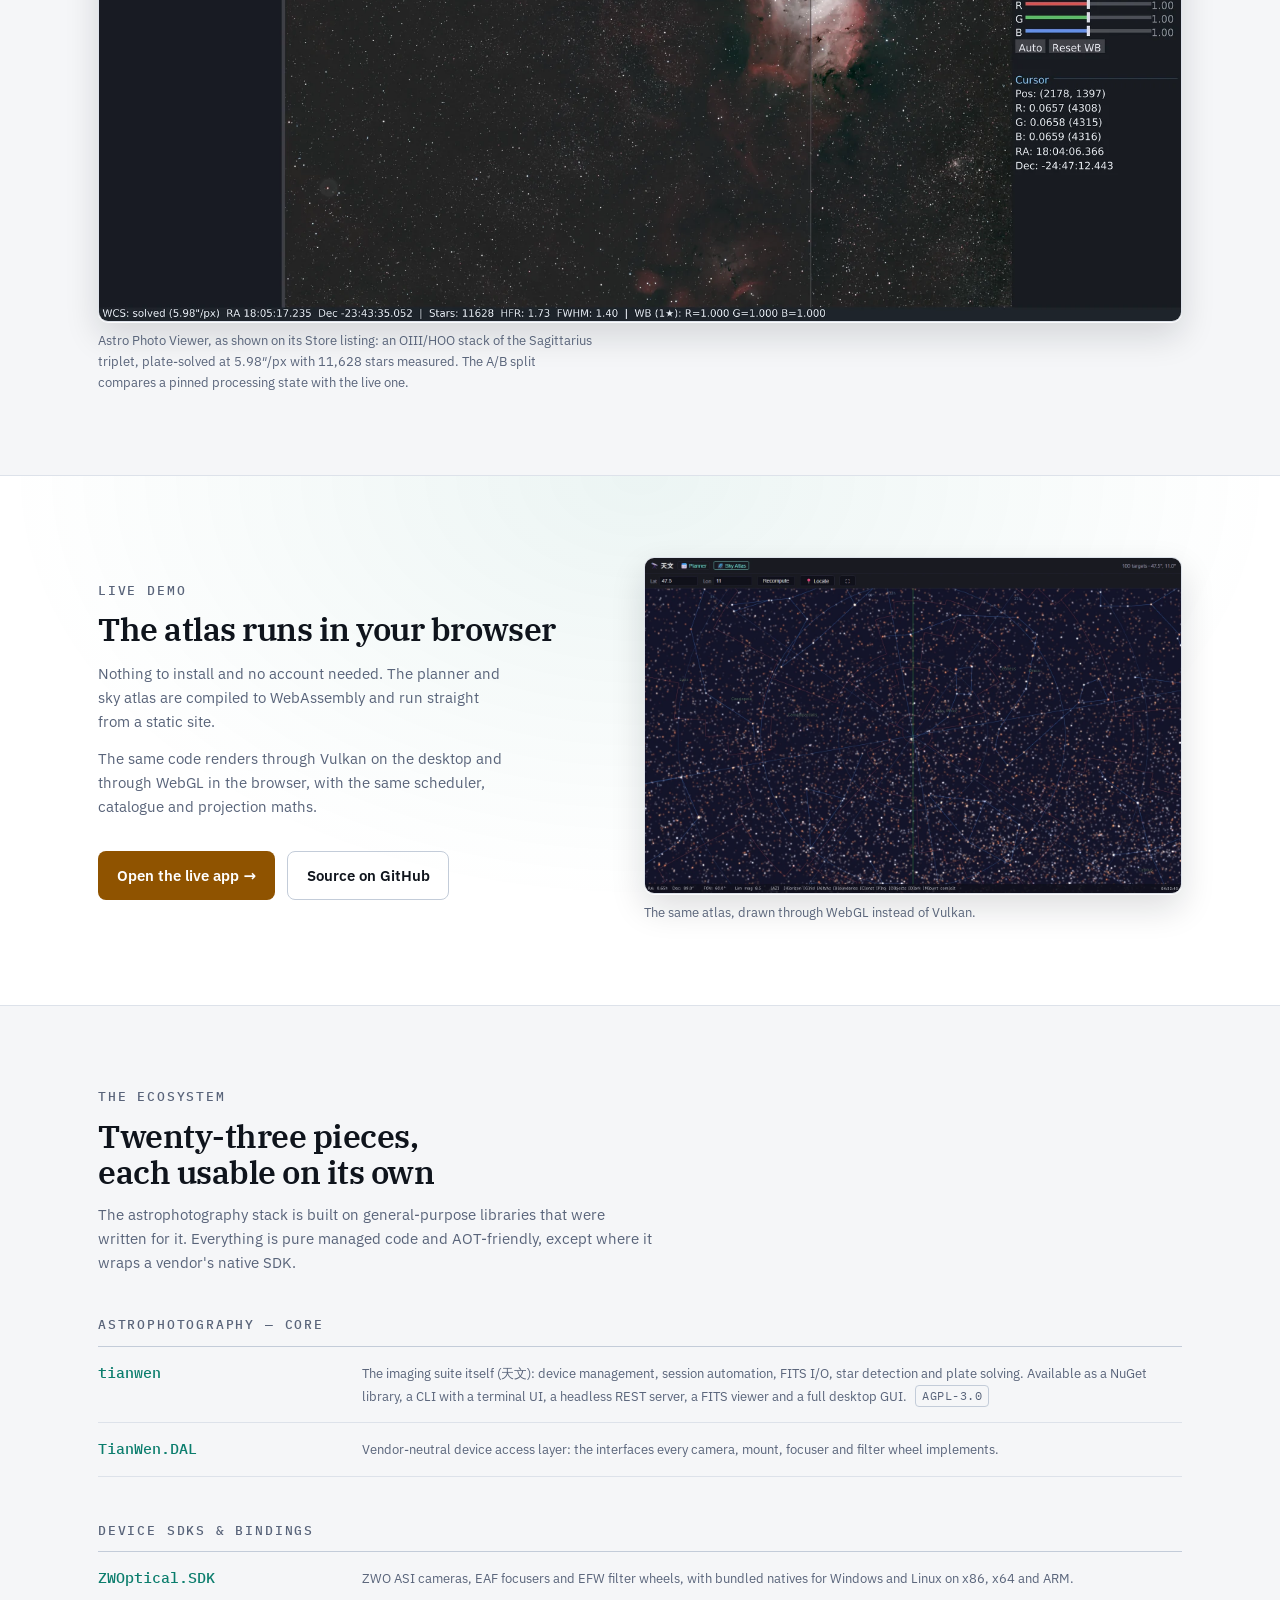
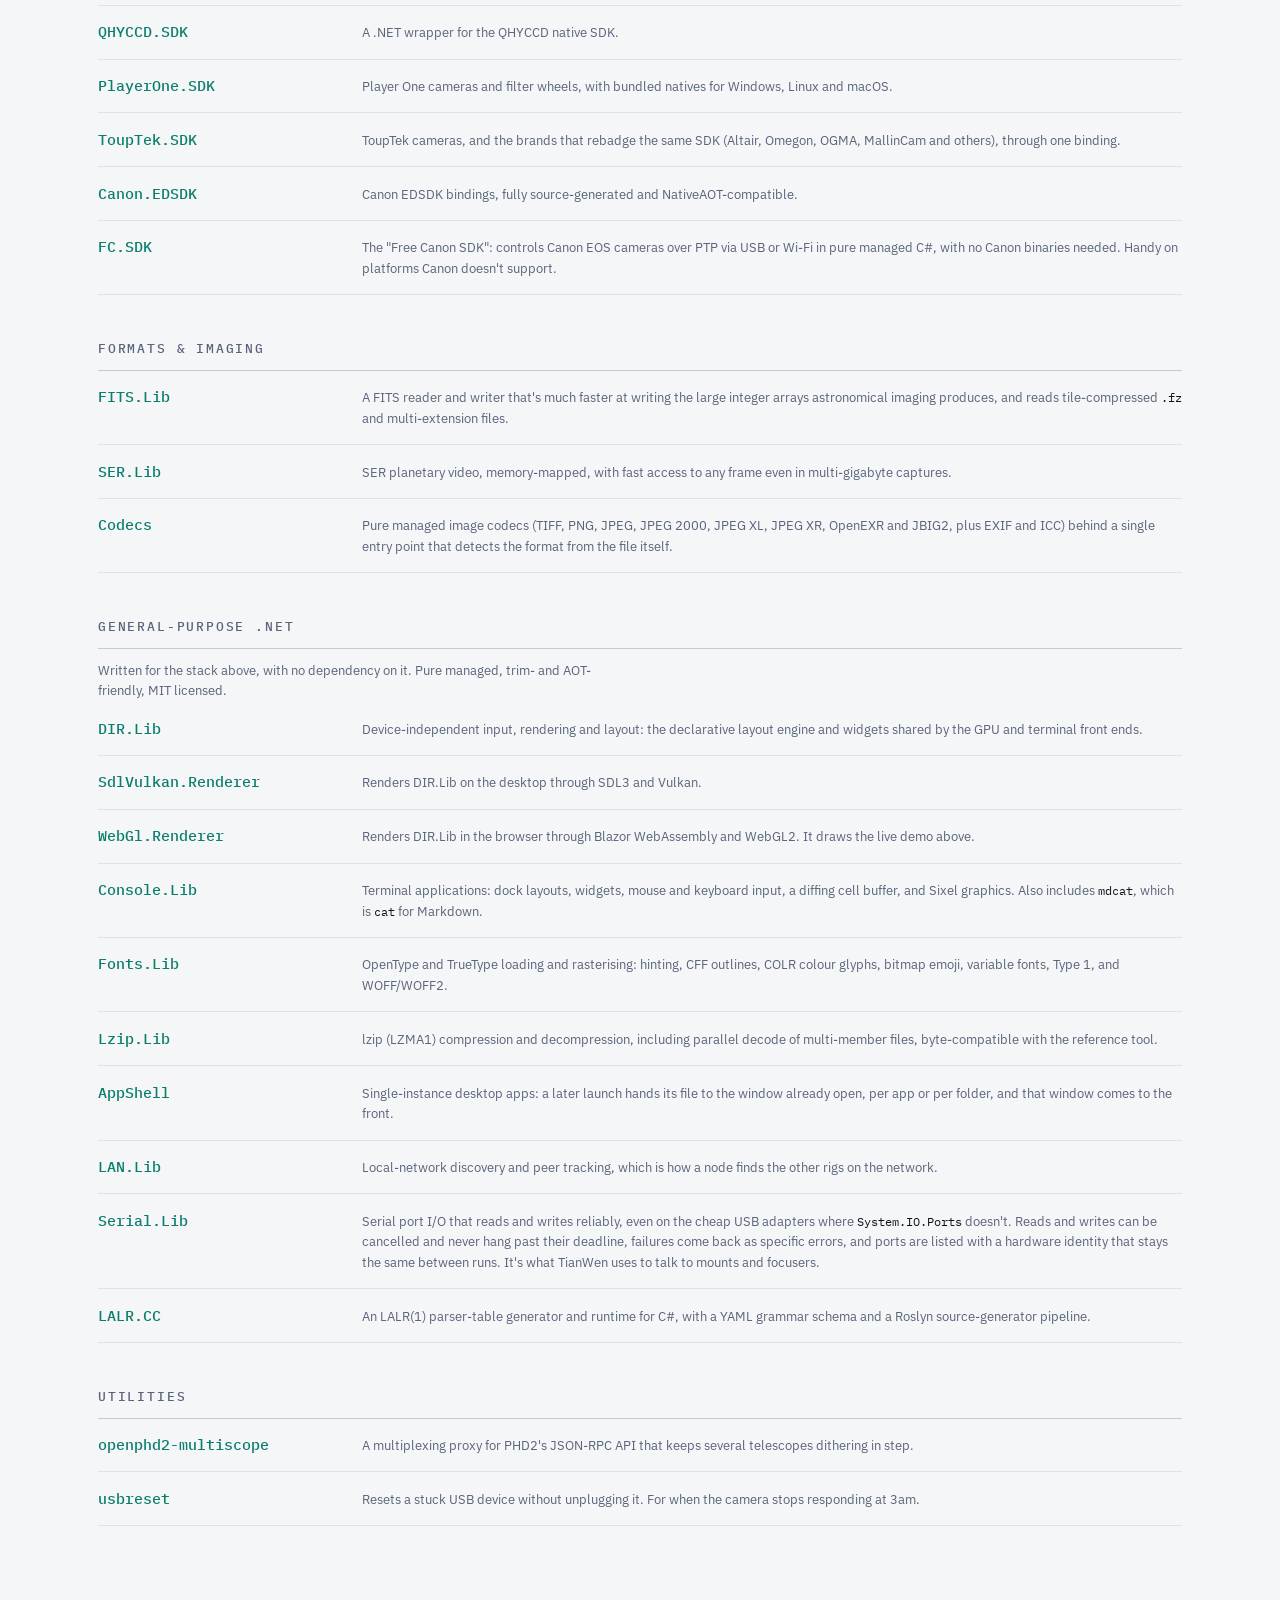
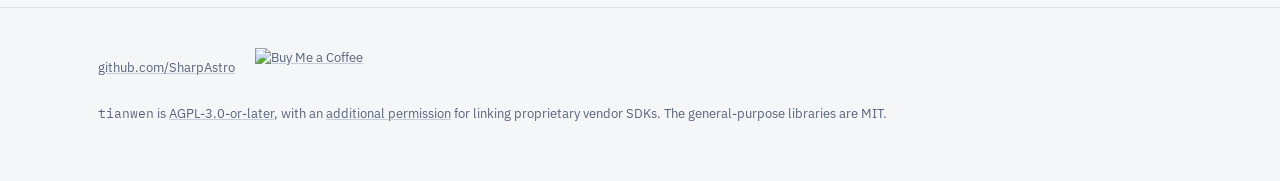
==== commit f2fe5d13: "feat(site): the sharp takes night-mode orange, and the favicon is the sharp alone The mint was the g" ====
--- a/index.html
+++ b/index.html
@@ -21,10 +21,10 @@
     <meta property="og:image:height" content="630" />
     <meta name="twitter:card" content="summary_large_image" />
 
-    <!-- The mark itself, inline: an eclipsed moon with the sharp in the shadow bite. Bright teal
-         rather than the light theme's darker one, because a favicon lands on browser chrome of
-         either colour and the pale mint is the one that reads on both. -->
-    <link rel="icon" href="data:image/svg+xml,<svg xmlns=%22http://www.w3.org/2000/svg%22 viewBox=%220 0 32 32%22><defs><linearGradient id=%22u%22 x1=%22.15%22 y1=%22.15%22 x2=%22.85%22 y2=%22.95%22><stop offset=%220%22 stop-color=%22%23ffc98a%22/><stop offset=%22.45%22 stop-color=%22%23d4552a%22/><stop offset=%221%22 stop-color=%22%235c1409%22/></linearGradient><mask id=%22b%22><rect width=%2232%22 height=%2232%22 fill=%22%23fff%22/><circle cx=%2224.5%22 cy=%228%22 r=%2210.4%22 fill=%22%23000%22/></mask></defs><circle cx=%2214.6%22 cy=%2217.4%22 r=%2212.2%22 fill=%22url(%23u)%22 mask=%22url(%23b)%22/><g fill=%22%2366ddcc%22><rect x=%2220.4%22 y=%221.6%22 width=%221.6%22 height=%2214.6%22 rx=%22.8%22/><rect x=%2226.4%22 y=%221.6%22 width=%221.6%22 height=%2214.6%22 rx=%22.8%22/><g transform=%22rotate(-12 24.2 8.9)%22><rect x=%2217.4%22 y=%225.2%22 width=%2213.6%22 height=%222.7%22 rx=%221.35%22/><rect x=%2217.4%22 y=%2210.8%22 width=%2213.6%22 height=%222.7%22 rx=%221.35%22/></g></g></svg>" />
+    <!-- The smallest form of the mark: the sharp alone, since at 16 px the eclipsed moon and the
+         sharp in its shadow bite run together. Night-mode orange, which reads on browser chrome of
+         either colour. -->
+    <link rel="icon" href="data:image/svg+xml,<svg xmlns=%22http://www.w3.org/2000/svg%22 viewBox=%2216.7 1.4 15 15%22><g fill=%22%23e04a00%22><rect x=%2220.4%22 y=%221.6%22 width=%221.6%22 height=%2214.6%22 rx=%22.8%22/><rect x=%2226.4%22 y=%221.6%22 width=%221.6%22 height=%2214.6%22 rx=%22.8%22/><g transform=%22rotate(-12 24.2 8.9)%22><rect x=%2217.4%22 y=%225.2%22 width=%2213.6%22 height=%222.7%22 rx=%221.35%22/><rect x=%2217.4%22 y=%2210.8%22 width=%2213.6%22 height=%222.7%22 rx=%221.35%22/></g></g></svg>" />
 
     <link rel="preload" href="assets/fonts/plex-sans-400.woff2" as="font" type="font/woff2" crossorigin />
     <link rel="preload" href="assets/fonts/plex-serif-600.woff2" as="font" type="font/woff2" crossorigin />
--- a/assets/site.css
+++ b/assets/site.css
@@ -26,6 +26,7 @@
     --text: #dbe2ee;
     --dim: #8895ac;
     --teal: #66ddcc;
+    --mark: #e04a00;
     --teal-ink: #041a17;
     --amber: #ffb35c;
     --amber-ink: #21140a;
@@ -56,6 +57,7 @@
         --text: #0f141c;
         --dim: #59647a;
         --teal: #0b7d6d;
+        --mark: #b83c00;
         --teal-ink: #ffffff;
         --amber: #8f5300;
         --amber-ink: #ffffff;
@@ -77,6 +79,7 @@
     --text: #0f141c;
     --dim: #59647a;
     --teal: #0b7d6d;
+    --mark: #b83c00;
     --teal-ink: #ffffff;
     --amber: #8f5300;
     --amber-ink: #ffffff;
@@ -95,6 +98,7 @@
     --text: #dbe2ee;
     --dim: #8895ac;
     --teal: #66ddcc;
+    --mark: #e04a00;
     --teal-ink: #041a17;
     --amber: #ffb35c;
     --amber-ink: #21140a;
@@ -221,13 +225,14 @@
     letter-spacing: -0.01em;
 }
 
-.topbar .brand .sharp { color: var(--teal); }
+.topbar .brand .sharp { color: var(--mark); }
 
 /* The mark carries its own copper, because a total eclipse is the same colour on either ground.
-   The sharp is the half that has to follow the theme, so CSS owns that one: the dark theme's mint
-   is unreadable on a white header, and the light theme's darker teal disappears on the dark one. */
+   The sharp is the half that has to follow the theme, so CSS owns that one. Its colour is tianwen's
+   night-mode text (NightPalette.BodyText, no blue at all) on the dark theme, and the night palette's
+   dim text on the light one, where the brighter orange is too pale on a white header. */
 .topbar .brand .mark { flex: none; }
-.topbar .brand .mark-sharp { fill: var(--teal); }
+.topbar .brand .mark-sharp { fill: var(--mark); }
 
 .topbar nav {
     margin-inline-start: auto;
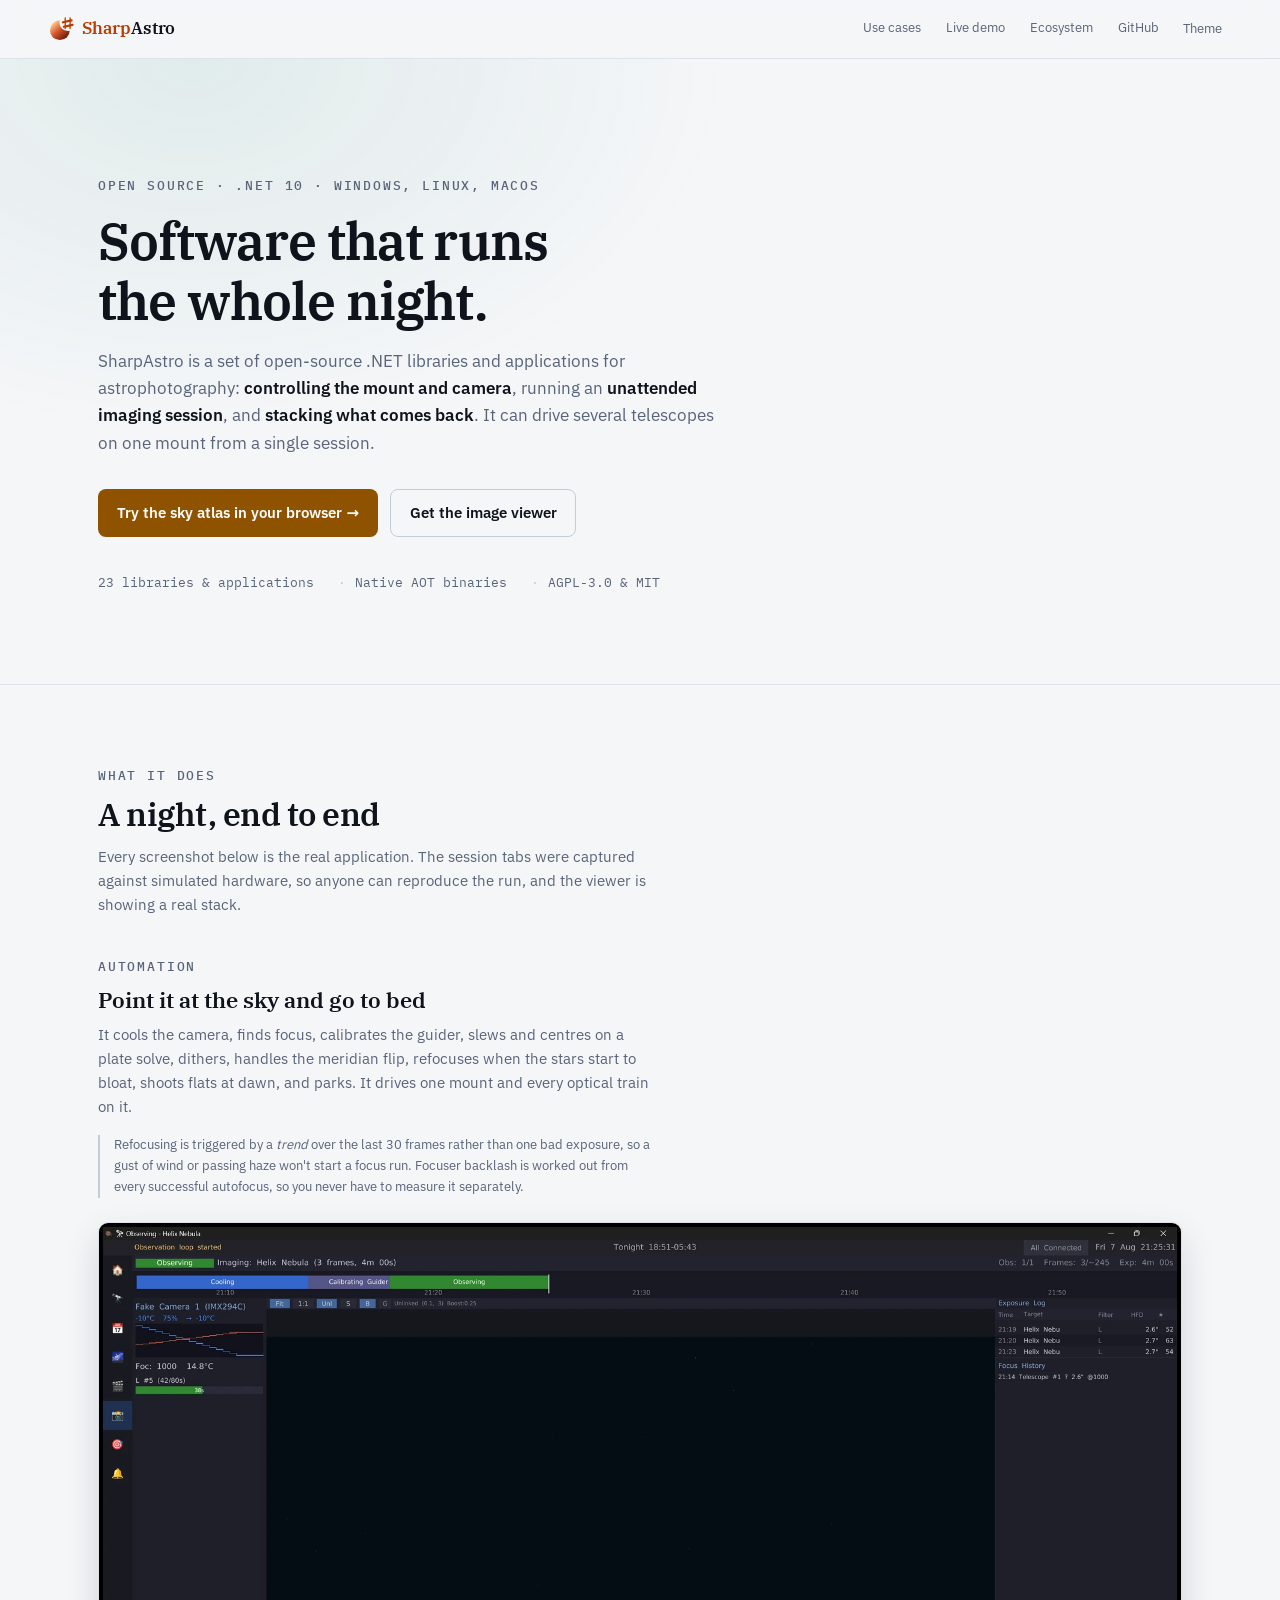
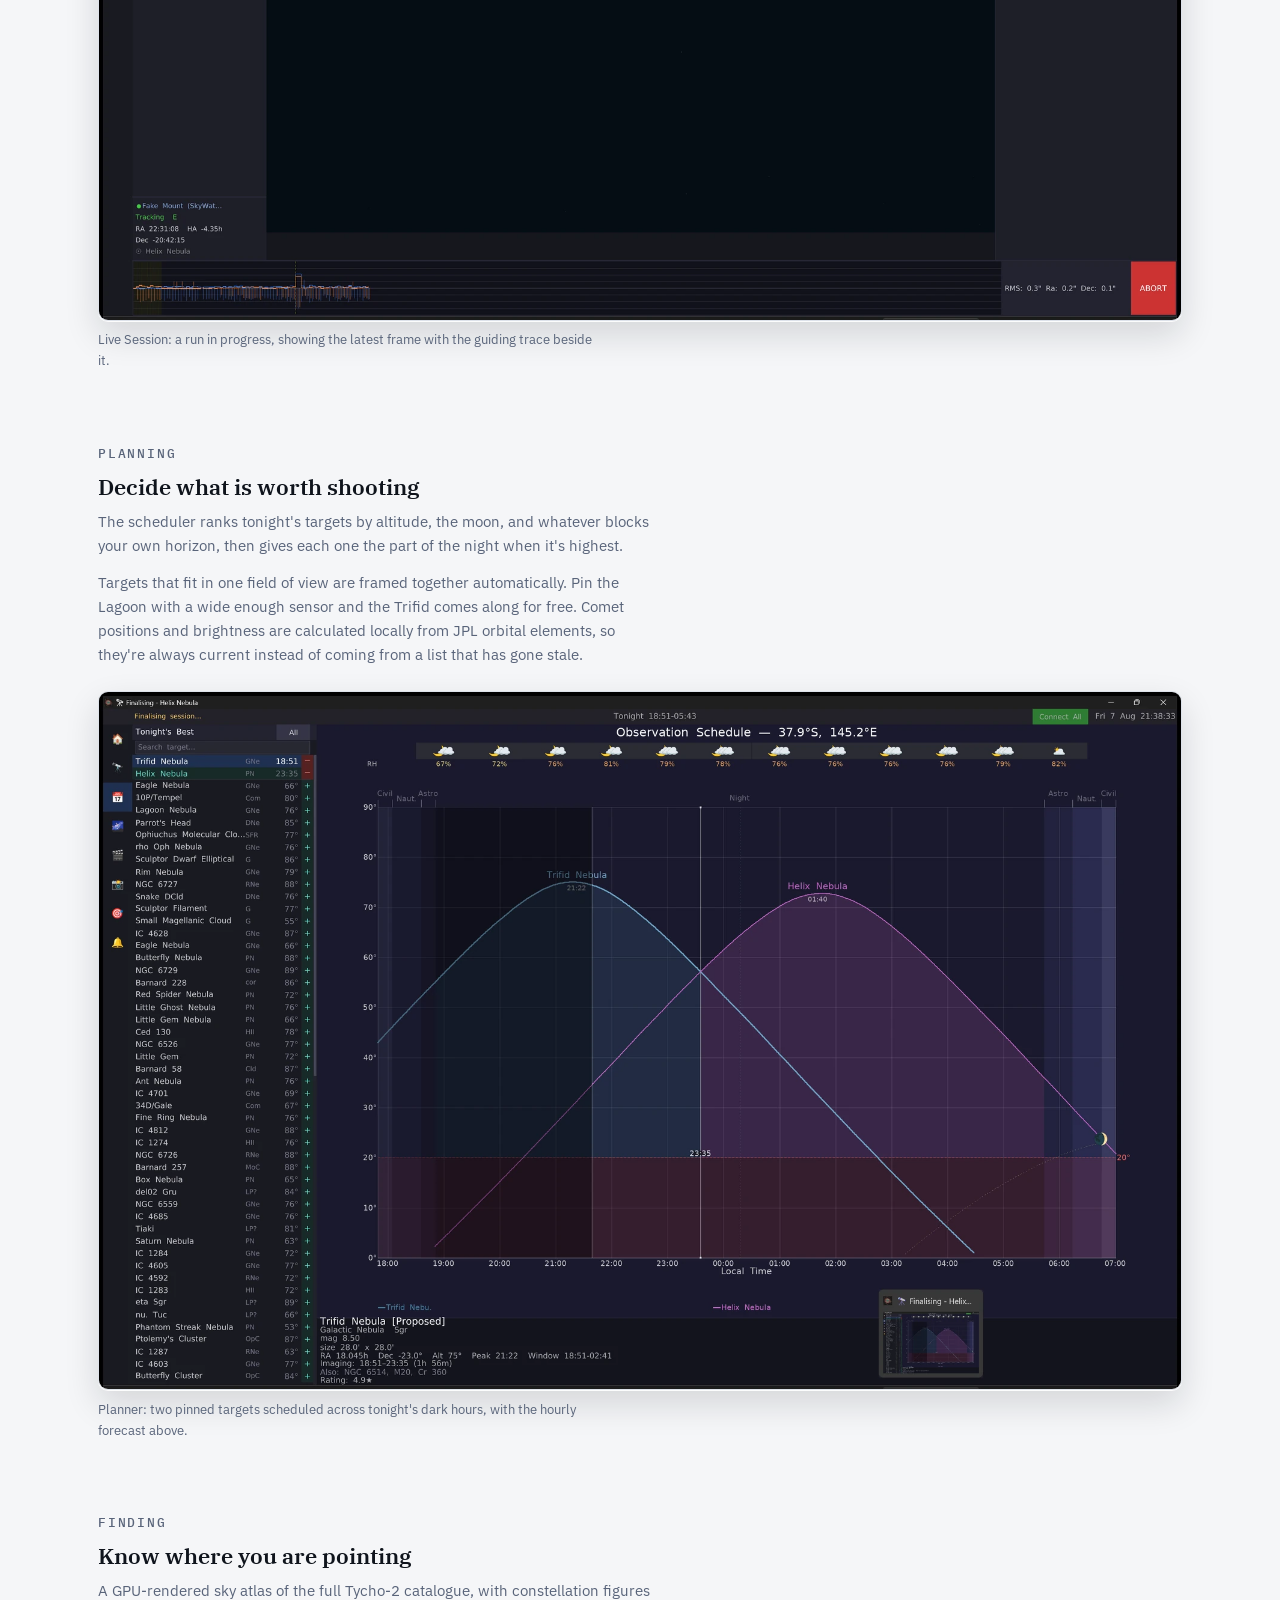
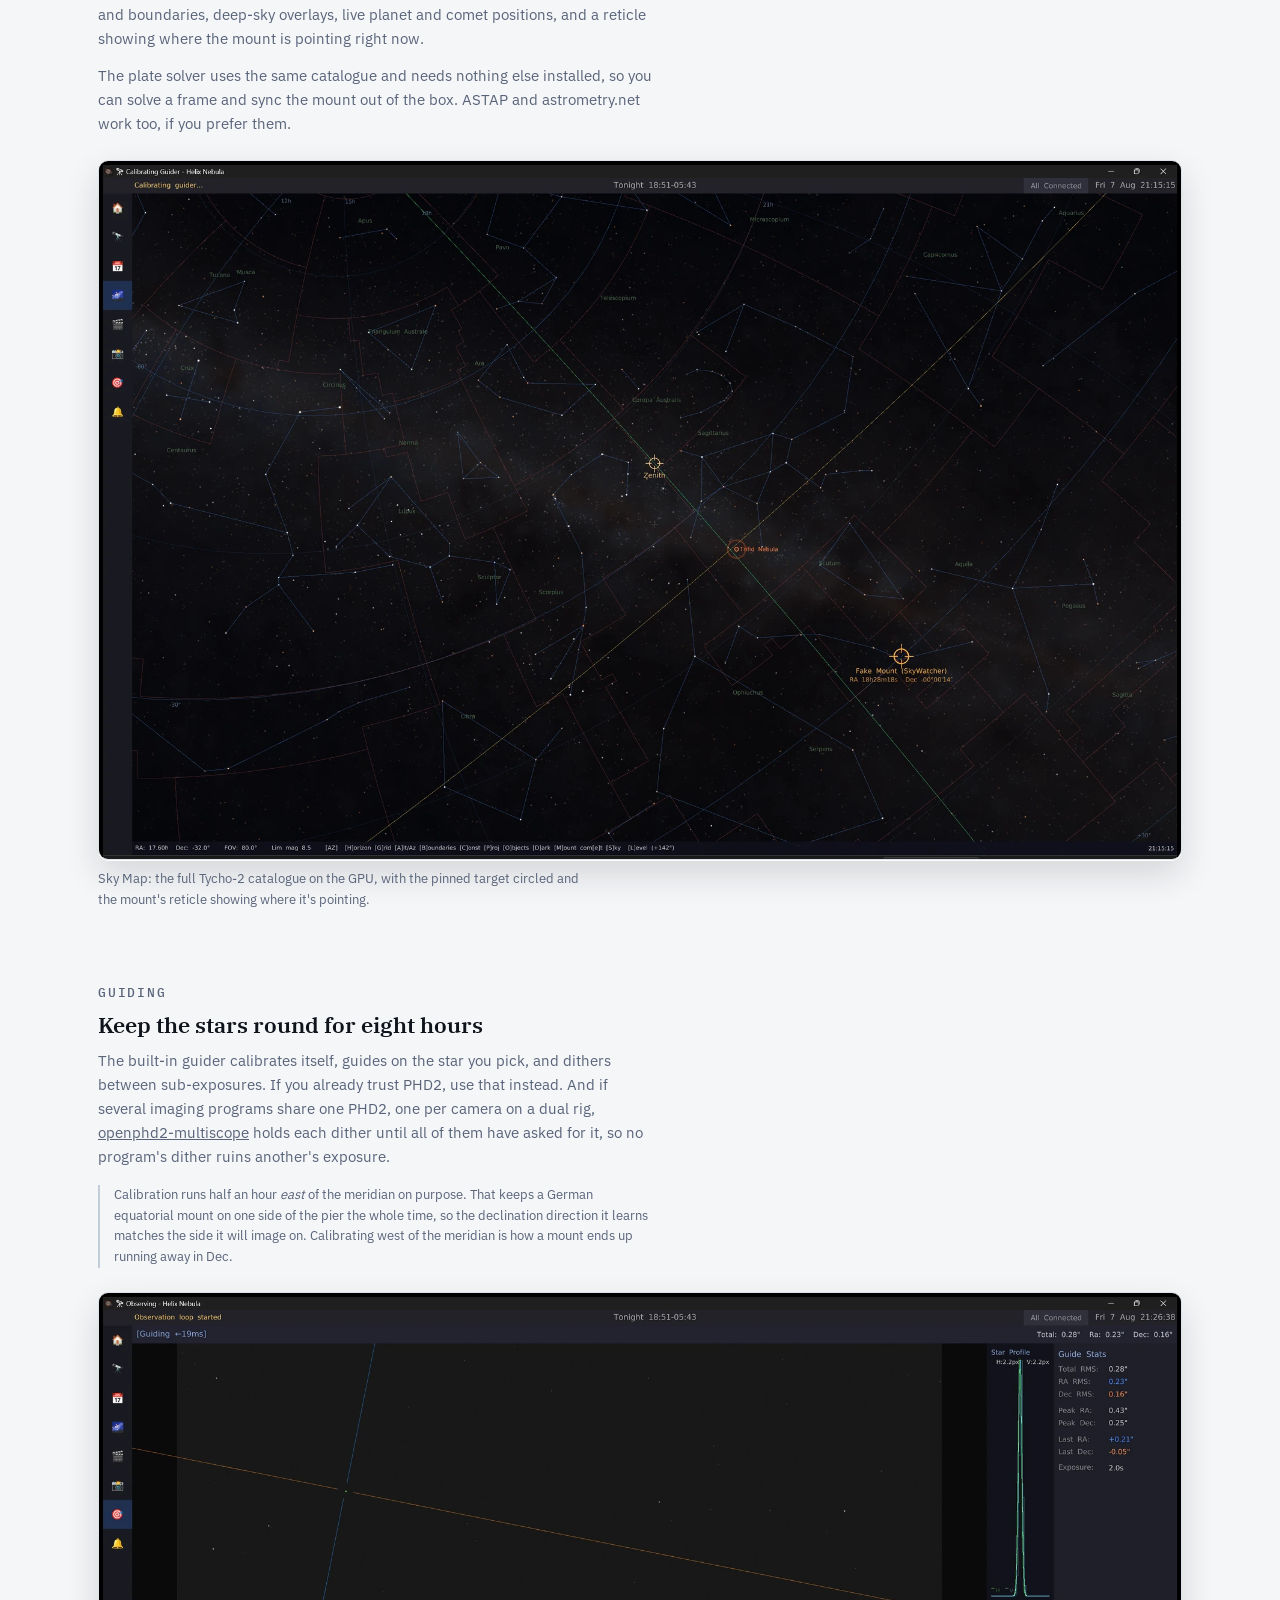
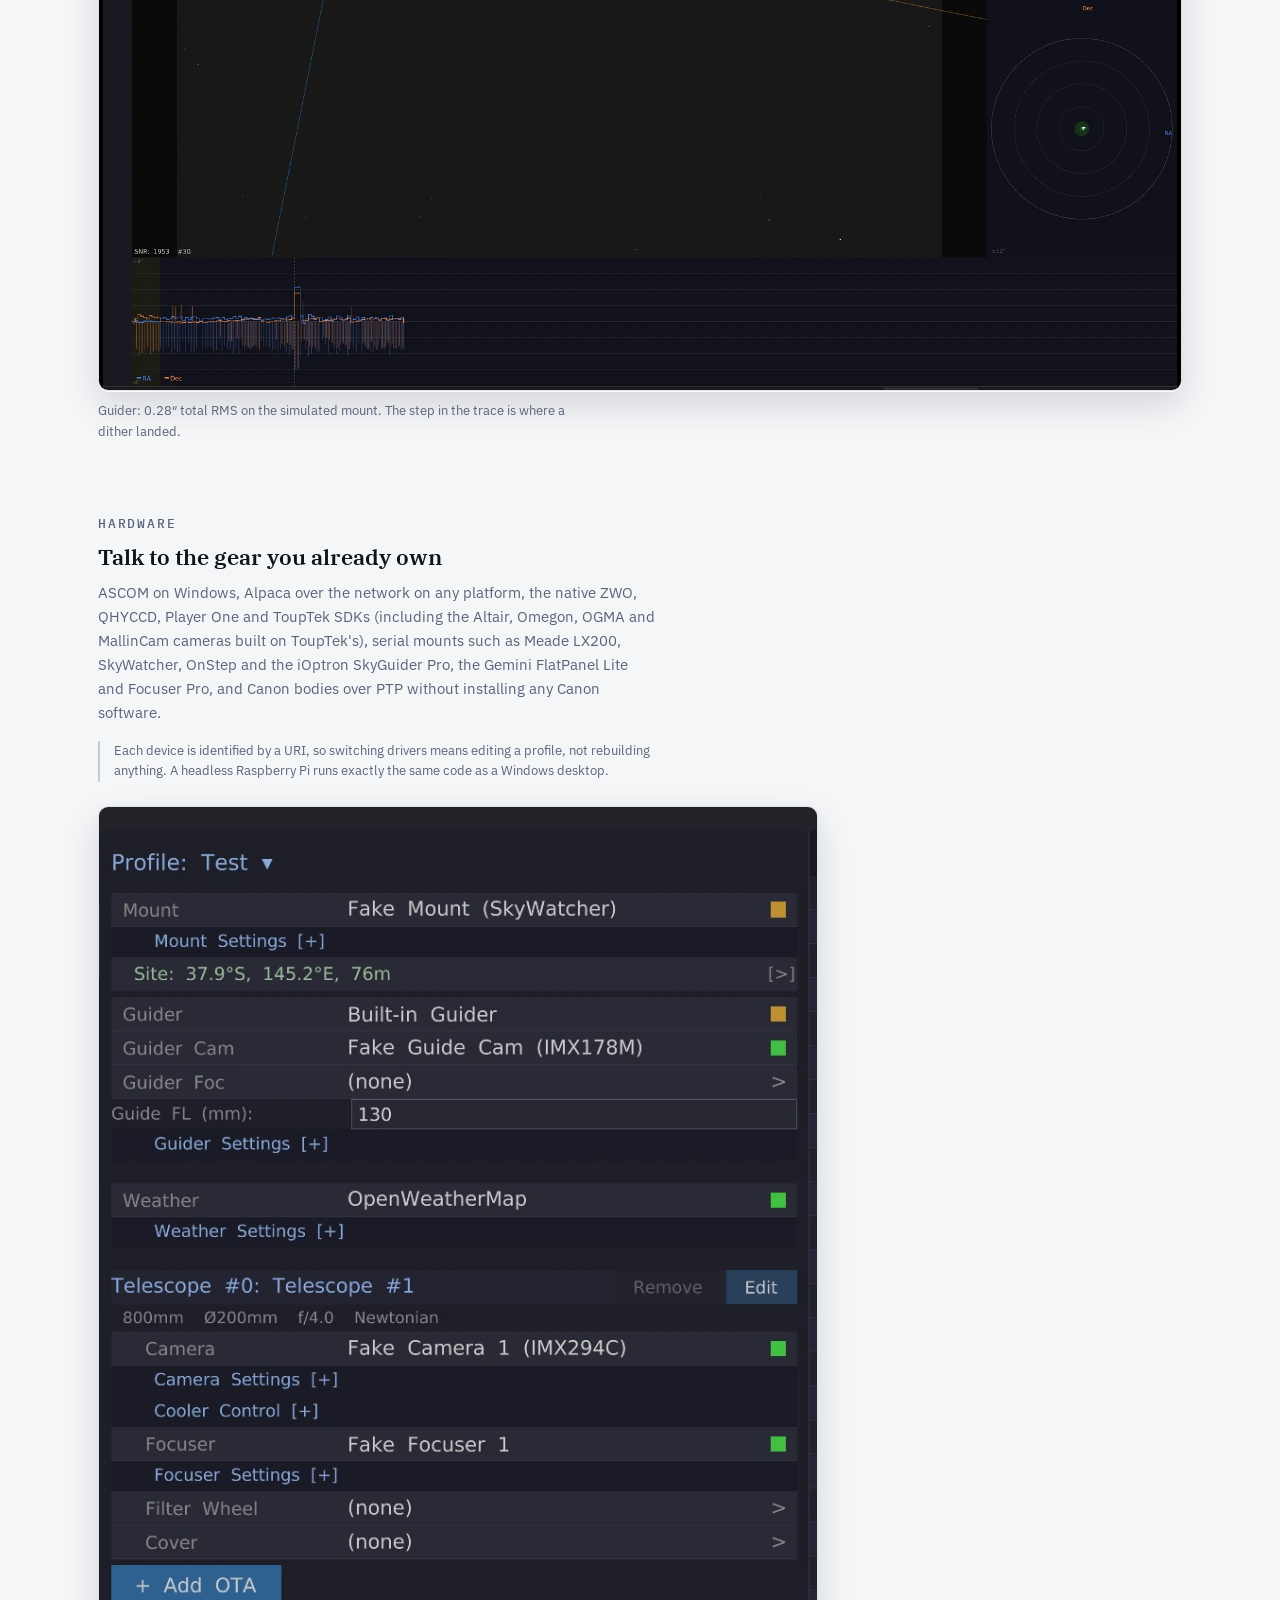
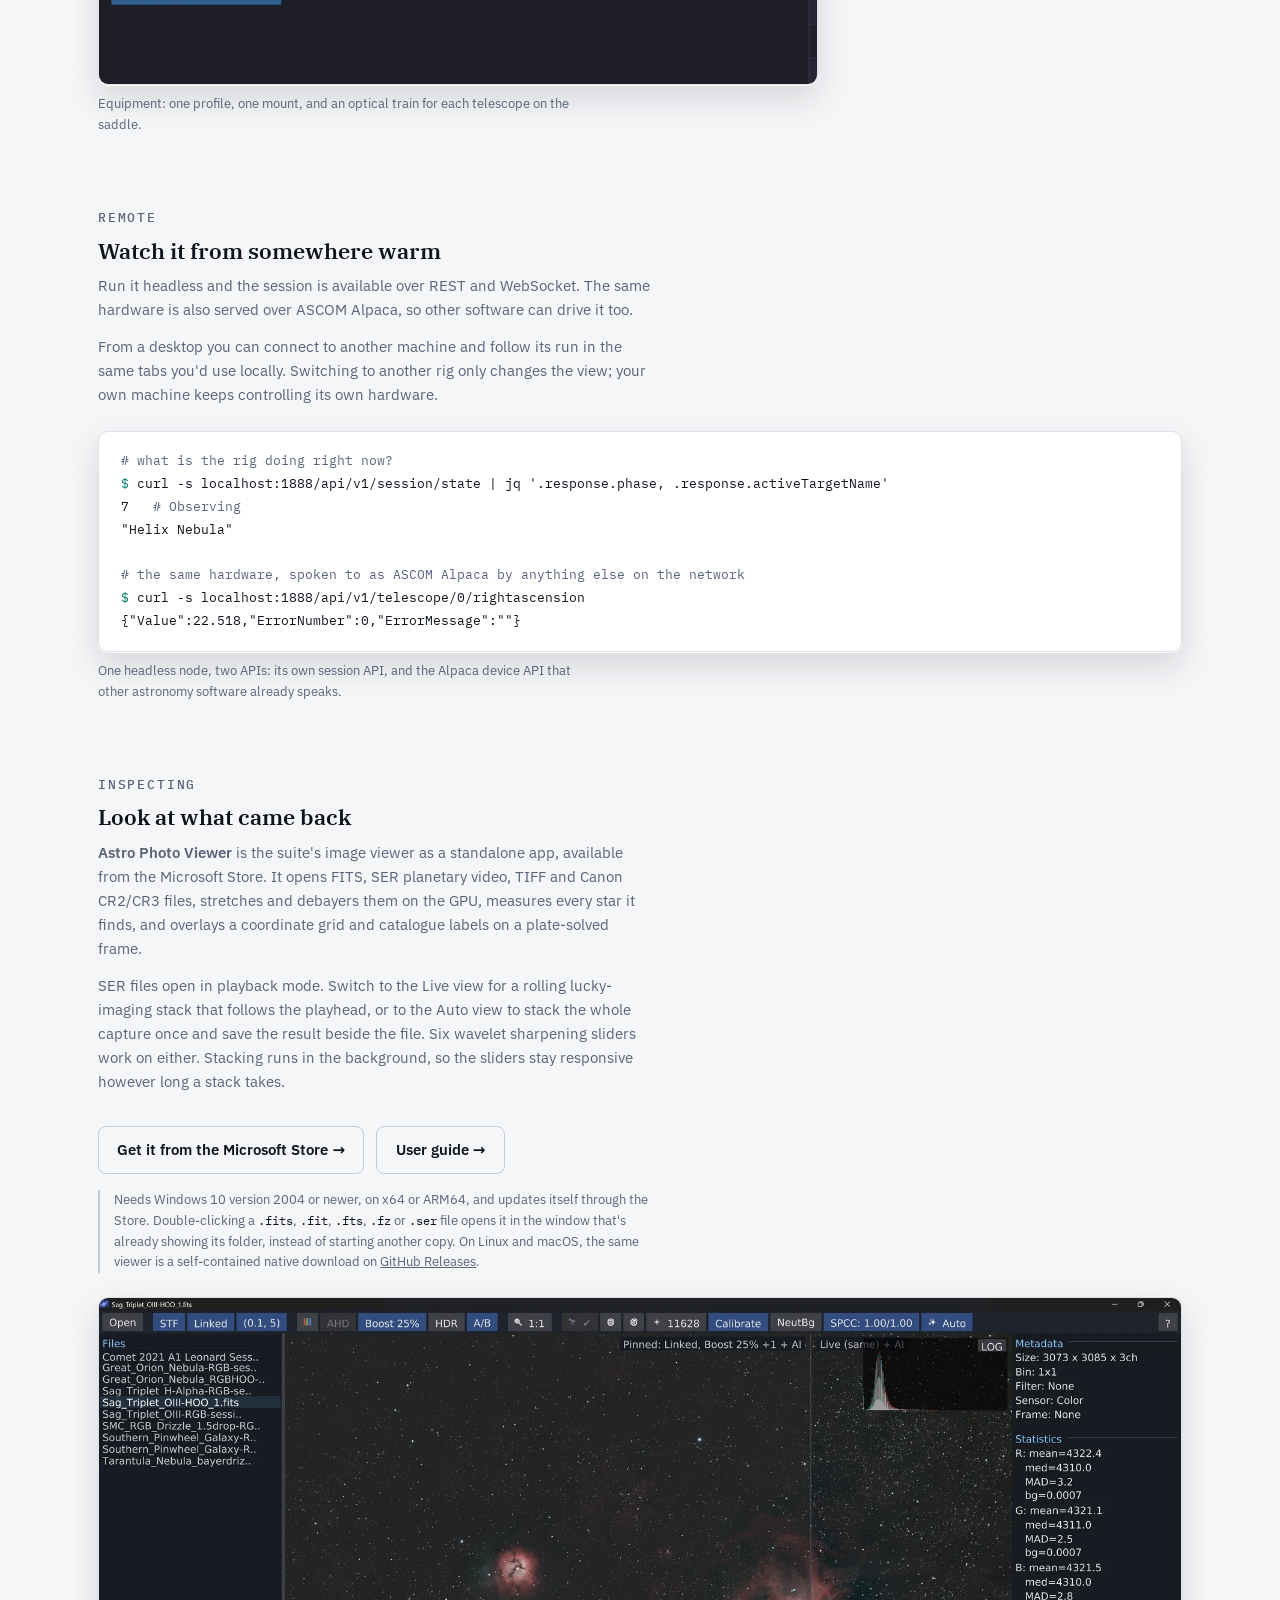
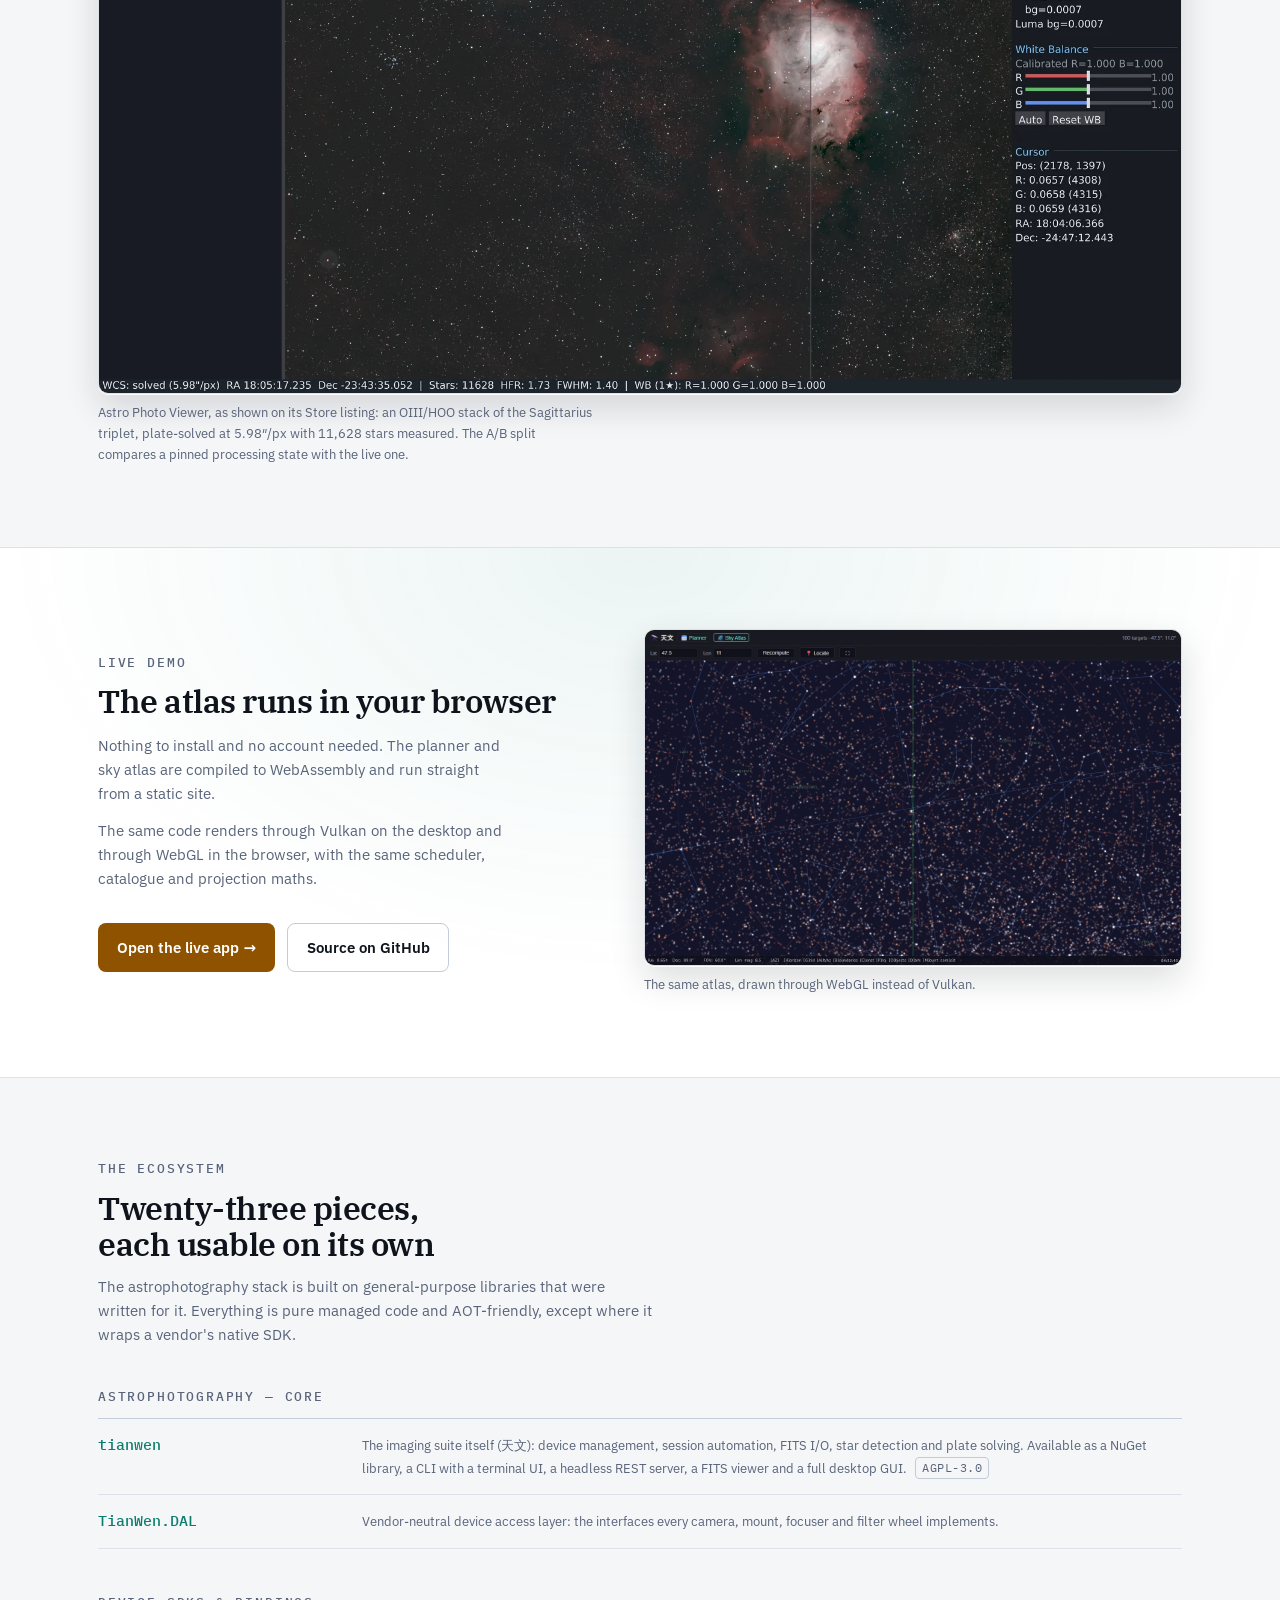
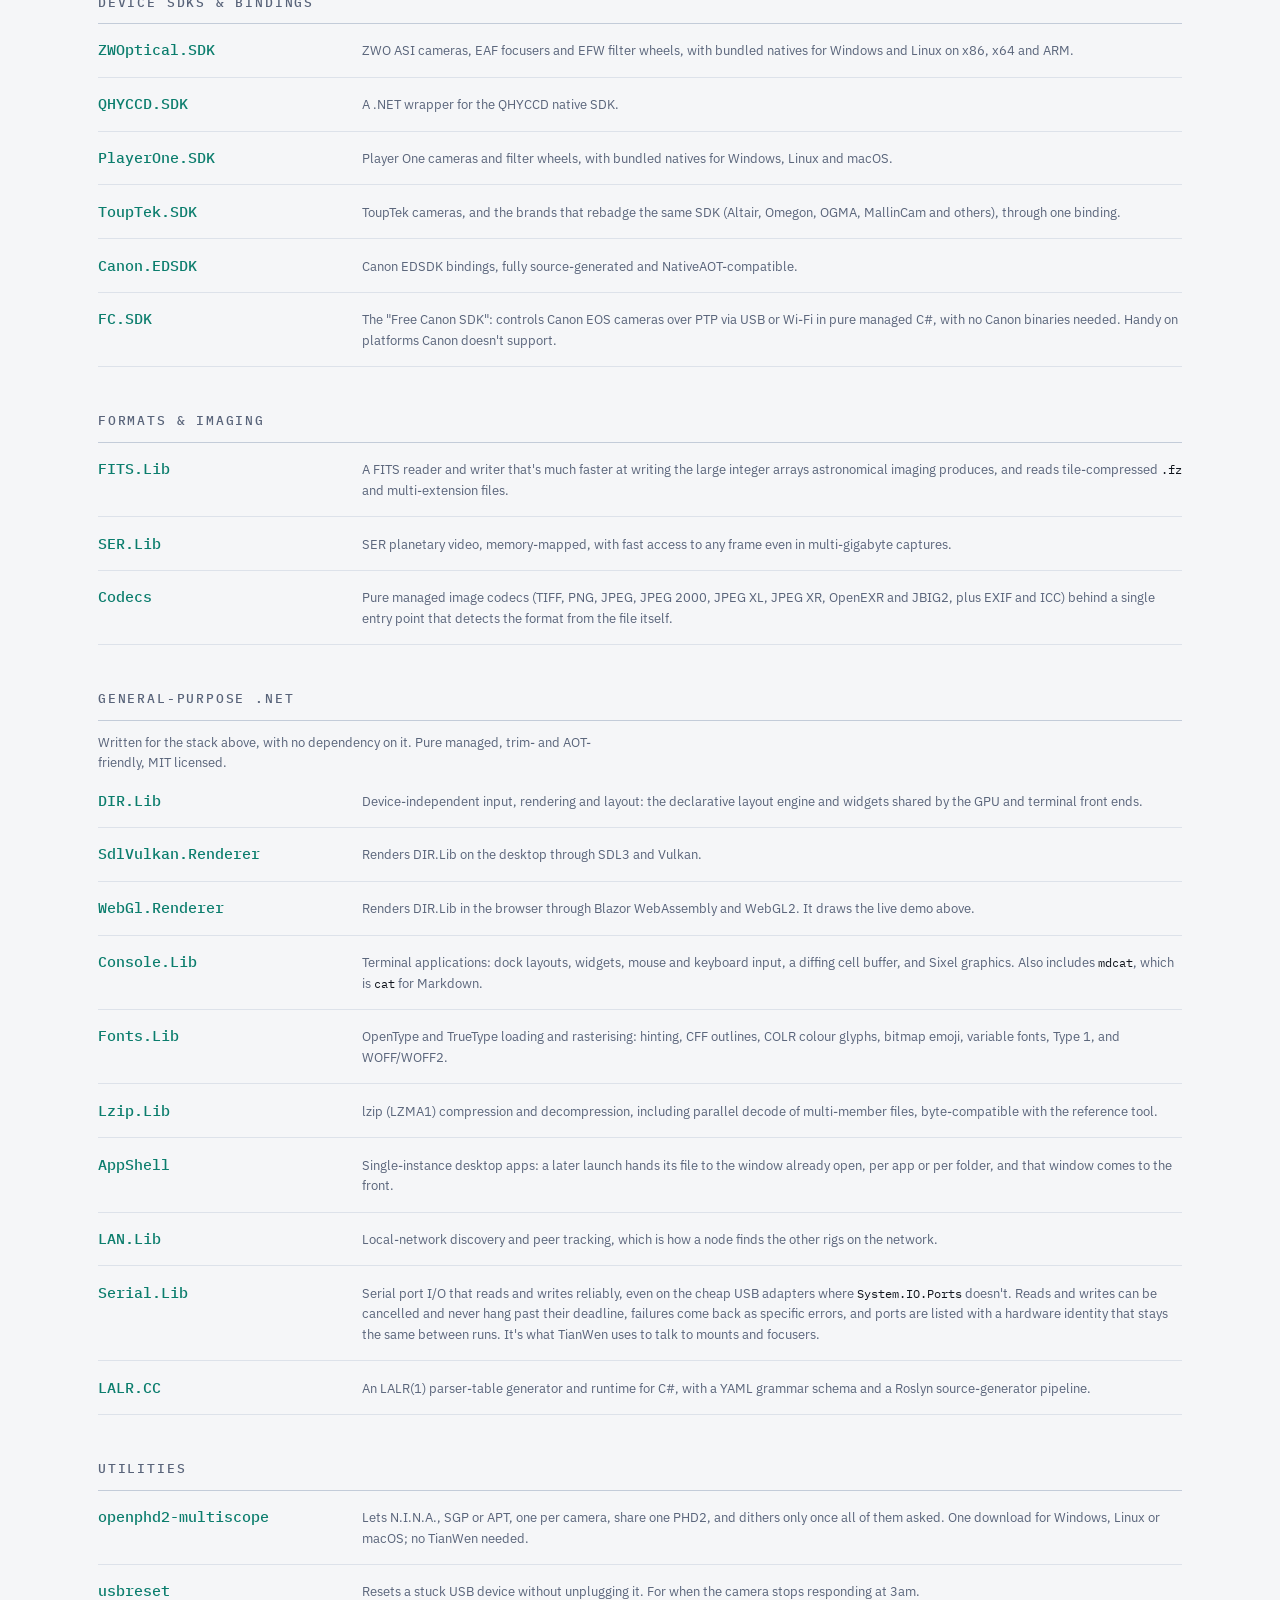
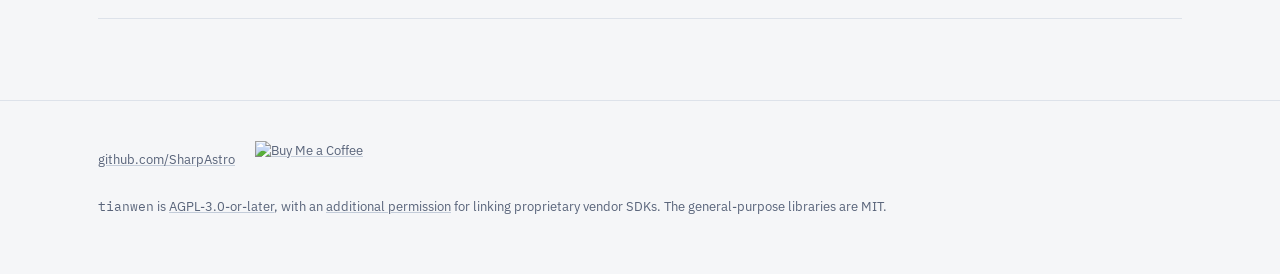
==== commit 98f3feca: "openphd2-multiscope: say what it does for the people who would use it The Utilities line described t" ====
--- a/index.html
+++ b/index.html
@@ -192,7 +192,10 @@
                             <p>
                                 The built-in guider calibrates itself, guides on the star you pick, and
                                 dithers between sub-exposures. If you already trust PHD2, use that
-                                instead.
+                                instead. And if several imaging programs share one PHD2, one per camera
+                                on a dual rig, <a href="https://github.com/SharpAstro/openphd2-multiscope">openphd2-multiscope</a>
+                                holds each dither until all of them have asked for it, so no program's
+                                dither ruins another's exposure.
                             </p>
                             <p class="detail">
                                 Calibration runs half an hour <em>east</em> of the meridian on purpose.
@@ -459,7 +462,7 @@
                         <ul class="cat-list">
                             <li><a href="https://github.com/SharpAstro/openphd2-multiscope">
                                 <span class="cat-name">openphd2-multiscope</span>
-                                <span class="cat-desc">A multiplexing proxy for PHD2's JSON-RPC API that keeps several telescopes dithering in step.</span>
+                                <span class="cat-desc">Lets N.I.N.A., SGP or APT, one per camera, share one PHD2, and dithers only once all of them asked. One download for Windows, Linux or macOS; no TianWen needed.</span>
                             </a></li>
                             <li><a href="https://github.com/SharpAstro/usbreset">
                                 <span class="cat-name">usbreset</span>
